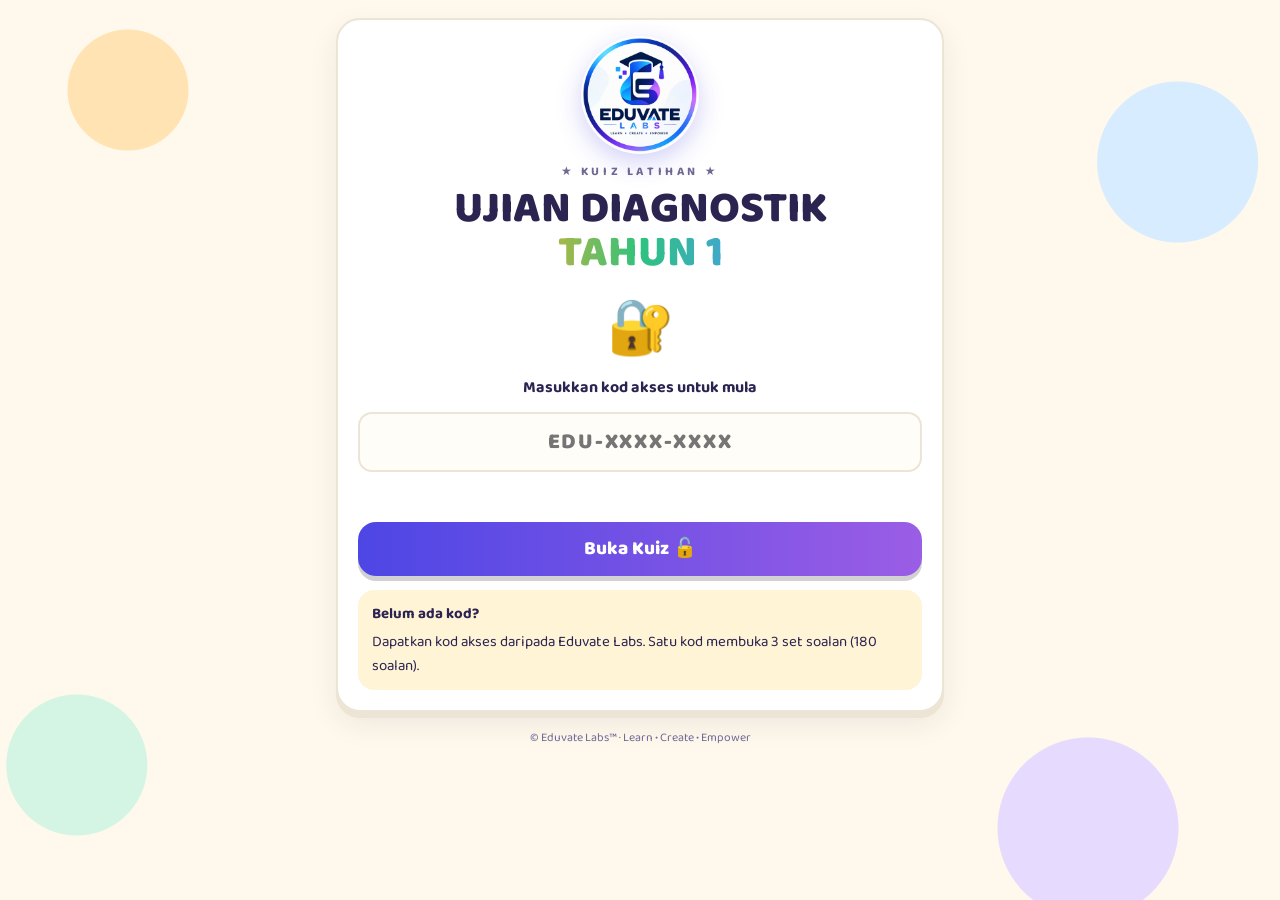
==== index.html @ 3f87dcb2 "Ujian Diagnostik Tahun 1: 3 set, soalan disulitkan dengan kod akses Co-Authored-By: Claude Opus 5.5 " ====
<!DOCTYPE html>
<html lang="ms">
<head>
<meta charset="UTF-8">
<meta name="viewport" content="width=device-width, initial-scale=1">
<title>Ujian Diagnostik Tahun 1 – Kuiz Interaktif</title>
<link rel="preconnect" href="https://fonts.googleapis.com">
<link href="https://fonts.googleapis.com/css2?family=Baloo+2:wght@500;600;700;800&family=Noto+Naskh+Arabic:wght@600;700&display=swap" rel="stylesheet">
<style>
:root{
  --ink:#2b2350; --muted:#6f6894; --bg:#fff8ec; --card:#ffffff;
  --bm:#ff6b6b; --bi:#4d96ff; --mt:#ffb020; --sn:#2ec27e; --jw:#9b5de5;
  --ok:#22b573; --bad:#ff5a5f; --line:#ece4d4;
  --accent:#ff6b6b;
}
*{box-sizing:border-box;margin:0;padding:0;-webkit-tap-highlight-color:transparent}
html,body{min-height:100%}
body{font-family:'Baloo 2',system-ui,sans-serif;color:var(--ink);background:var(--bg);
  background-image:radial-gradient(circle at 10% 10%,#ffe3b3 0 60px,transparent 61px),
  radial-gradient(circle at 92% 18%,#d7ecff 0 80px,transparent 81px),
  radial-gradient(circle at 85% 92%,#e6dbff 0 90px,transparent 91px),
  radial-gradient(circle at 6% 85%,#d4f5e4 0 70px,transparent 71px);
  background-attachment:fixed;}
.wrap{max-width:640px;margin:0 auto;padding:18px 16px 40px}
.screen{display:none;animation:pop .35s ease}
.screen.on{display:block}
@keyframes pop{from{opacity:0;transform:translateY(10px)}to{opacity:1;transform:none}}
.card{background:var(--card);border-radius:24px;padding:20px;box-shadow:0 6px 0 var(--line),0 12px 30px rgba(43,35,80,.08);border:2px solid var(--line)}
.jawi{font-family:'Noto Naskh Arabic','Amiri','Traditional Arabic',serif}

/* COVER */
.brand{text-align:center;letter-spacing:.3em;font-weight:700;font-size:12px;color:var(--muted);margin-bottom:6px}
.title{text-align:center;font-weight:800;line-height:1;font-size:clamp(30px,8vw,44px)}
.title span{display:block}
.title .t1{color:var(--ink)}
.title .t2{background:linear-gradient(90deg,var(--bm),var(--mt),var(--sn),var(--bi),var(--jw));-webkit-background-clip:text;background-clip:text;color:transparent}
.badges{display:flex;justify-content:center;gap:8px;margin:12px 0 16px;flex-wrap:wrap}
.badge{background:var(--ink);color:#fff;border-radius:99px;padding:4px 14px;font-weight:700;font-size:14px}
.badge.alt{background:#fff;color:var(--ink);border:2px solid var(--ink)}
label.fld{display:block;margin-bottom:10px}
label.fld span{font-weight:700;font-size:13px;color:var(--muted);display:block;margin:0 0 4px 6px}
input[type=text]{width:100%;font:inherit;font-size:18px;padding:10px 14px;border:2px solid var(--line);border-radius:14px;outline:none;color:var(--ink);background:#fffdf8}
input[type=text]:focus{border-color:var(--bi)}
.grid2{display:grid;grid-template-columns:1.2fr 1fr;gap:12px;margin-top:6px}
@media(max-width:520px){.grid2{grid-template-columns:1fr}}
table.mk{width:100%;border-collapse:separate;border-spacing:0 6px}
table.mk td{padding:6px 10px;font-weight:600}
table.mk td:last-child{text-align:right;font-weight:800}
table.mk tr.sec td{background:#faf6ee}
table.mk tr.sec td:first-child{border-radius:12px 0 0 12px;border-left:6px solid var(--c)}
table.mk tr.sec td:last-child{border-radius:0 12px 12px 0}
table.mk tr.tot td{font-weight:800;font-size:18px;border-top:2px dashed var(--line)}
.arahan{background:#fff4d6;border-radius:16px;padding:12px 14px;font-size:15px}
.arahan b{display:block;margin-bottom:4px}
.arahan li{margin-left:18px}
.btn{display:inline-flex;align-items:center;justify-content:center;gap:8px;font:inherit;font-weight:800;font-size:19px;border:none;border-radius:18px;padding:12px 22px;cursor:pointer;color:#fff;background:var(--accent);box-shadow:0 5px 0 rgba(0,0,0,.18);transition:transform .08s}
.btn:active{transform:translateY(3px);box-shadow:0 2px 0 rgba(0,0,0,.18)}
.btn.full{width:100%}
.btn.ghost{background:#fff;color:var(--ink);border:2px solid var(--line);box-shadow:0 4px 0 var(--line)}
.btn:disabled{opacity:.45;cursor:default}
.mt{margin-top:14px}
.logo{display:block;width:118px;height:118px;margin:-4px auto 8px;border-radius:50%;box-shadow:0 8px 24px rgba(77,70,229,.25);background:#fff}
.logo.sm{width:64px;height:64px;margin:0 auto 6px;box-shadow:0 4px 12px rgba(77,70,229,.2)}
.tm{text-align:center;font-size:11px;font-weight:700;letter-spacing:.12em;color:var(--muted);margin-top:4px}
.sets{display:flex;gap:8px;justify-content:center;margin:0 0 16px}
.sets button{font:inherit;font-weight:800;font-size:17px;padding:8px 18px;border-radius:14px;border:3px solid var(--ink);background:#fff;color:var(--ink);cursor:pointer;box-shadow:0 4px 0 var(--ink)}
.sets button.on{background:var(--ink);color:#fff}
.sets button:active{transform:translateY(3px);box-shadow:0 1px 0 var(--ink)}

/* QUIZ */
.topbar{display:flex;align-items:center;gap:10px;margin-bottom:12px}
.chip{border-radius:99px;padding:5px 14px;font-weight:800;color:#fff;font-size:15px;white-space:nowrap}
.timer{margin-left:auto;font-weight:800;background:#fff;border:2px solid var(--line);border-radius:99px;padding:4px 12px;font-variant-numeric:tabular-nums}
.timer.low{color:var(--bad);border-color:var(--bad)}
.secbar{display:flex;gap:6px;margin-bottom:12px}
.secbar div{flex:1;height:10px;border-radius:99px;background:#eee4d2;overflow:hidden;position:relative}
.secbar div i{position:absolute;inset:0;width:0;border-radius:99px;transition:width .3s}
.part{font-weight:700;color:var(--muted);font-size:14px}
.prompt{font-size:21px;font-weight:800;line-height:1.25;margin:2px 0 10px;display:flex;gap:10px;align-items:flex-start}
.say{flex:none;border:none;background:#f1ecff;border-radius:12px;width:40px;height:40px;font-size:20px;cursor:pointer}
.stage{min-height:150px;display:flex;flex-direction:column;align-items:center;justify-content:center;gap:12px;padding:12px;border-radius:20px;background:#fbf8f2;margin-bottom:14px;text-align:center}
.pic{font-size:78px;line-height:1.1}
.pics{font-size:38px;line-height:1.3;max-width:330px;word-break:break-all}
.tiles{display:flex;gap:6px;flex-wrap:wrap;justify-content:center}
.tile{min-width:44px;height:52px;padding:0 8px;border-radius:12px;border:3px solid var(--ink);display:flex;align-items:center;justify-content:center;font-size:28px;font-weight:800;background:#fff}
.tile.blank{border-style:dashed;color:var(--c);background:#fff}
.tile.jw{font-family:'Noto Naskh Arabic',serif;font-size:32px;border-radius:50%;width:58px;height:58px;padding:0}
.plus{font-size:28px;font-weight:800;color:var(--muted)}
.sentence{font-size:24px;font-weight:700}
.sentence .gap{display:inline-block;min-width:80px;border-bottom:3px dashed var(--c);color:var(--c)}
.opts{display:grid;grid-template-columns:repeat(auto-fit,minmax(120px,1fr));gap:10px}
.opt{font:inherit;font-size:24px;font-weight:800;padding:14px 10px;border-radius:18px;border:3px solid var(--line);background:#fff;color:var(--ink);cursor:pointer;box-shadow:0 5px 0 var(--line);transition:transform .08s}
.opt:active{transform:translateY(3px)}
.opt.jwo{font-family:'Noto Naskh Arabic',serif;font-size:38px;padding:6px}
.opt.sel{border-color:var(--c)}
.opt.ok{background:#e3f9ee;border-color:var(--ok);box-shadow:0 5px 0 #9fe2c2}
.opt.bad{background:#ffe8e8;border-color:var(--bad);box-shadow:0 5px 0 #ffb3b5;animation:shake .35s}
@keyframes shake{25%{transform:translateX(-6px)}75%{transform:translateX(6px)}}
.fb{min-height:34px;text-align:center;font-weight:800;font-size:19px;margin:12px 0 4px}
.fb.ok{color:var(--ok)} .fb.bad{color:var(--bad)}
.navrow{display:flex;gap:10px}
.navrow .btn{flex:1}

/* SECTION INTRO */
.intro{text-align:center;padding:30px 20px}
.intro .big{font-size:72px}
.intro h2{font-size:34px;line-height:1.1;margin:6px 0}
.intro p{color:var(--muted);font-weight:600}

/* RESULT */
.score-ring{width:170px;height:170px;margin:4px auto 6px;position:relative}
.score-ring svg{transform:rotate(-90deg)}
.score-ring .num{position:absolute;inset:0;display:flex;flex-direction:column;align-items:center;justify-content:center;font-weight:800;font-size:44px;line-height:1}
.score-ring .num small{font-size:16px;color:var(--muted)}
.stars{text-align:center;font-size:34px;letter-spacing:4px}
.level{text-align:center;font-weight:800;font-size:22px;margin:2px 0 4px}
.lvnote{text-align:center;color:var(--muted);font-weight:600;font-size:14px;margin-bottom:12px}
.rrow{display:grid;grid-template-columns:148px 1fr 54px;gap:10px;align-items:center;margin:9px 0;font-weight:700}
.rbar{height:16px;border-radius:99px;background:#efe7d8;overflow:hidden}
.rbar i{display:block;height:100%;border-radius:99px;width:0;transition:width 1s ease}
.rrow b{text-align:right}
.review h3{font-size:20px;margin-bottom:8px}
.rv{display:flex;gap:10px;align-items:center;padding:10px;border-radius:14px;background:#fff6f6;margin-bottom:8px;font-weight:600}
.rv .e{font-size:30px;flex:none;width:44px;text-align:center}
.rv small{color:var(--muted);display:block}
.rv .ans{color:var(--ok);font-weight:800}
.rv .yours{color:var(--bad);font-weight:800}
.confetti{position:fixed;inset:0;pointer-events:none;overflow:hidden;z-index:9}
.confetti i{position:absolute;top:-20px;width:10px;height:14px;border-radius:3px;animation:fall linear forwards}
@keyframes fall{to{transform:translateY(110vh) rotate(720deg)}}
.foot{text-align:center;color:var(--muted);font-size:12px;margin-top:16px}
.modal{position:fixed;inset:0;background:rgba(43,35,80,.45);display:none;align-items:center;justify-content:center;padding:20px;z-index:10}
.modal.on{display:flex}
.modal .card{max-width:380px;text-align:center}
</style>
</head>
<body>
<div class="wrap">

  <!-- COVER -->
  <!-- LOCK -->
  <section id="lock" class="screen on">
    <div class="card" style="text-align:center">
      <img class="logo" src="logo.png" alt="Eduvate Labs">
      <div class="brand">★ KUIZ LATIHAN ★</div>
      <h1 class="title"><span class="t1">UJIAN DIAGNOSTIK</span><span class="t2">TAHUN 1</span></h1>
      <div style="font-size:54px;margin:12px 0 2px">🔐</div>
      <p style="font-weight:700;margin-bottom:12px">Masukkan kod akses untuk mula</p>
      <form id="lockForm">
        <input id="code" type="text" placeholder="EDU-XXXX-XXXX" autocomplete="off" autocapitalize="characters" spellcheck="false" style="text-align:center;font-size:22px;font-weight:800;letter-spacing:.08em;text-transform:uppercase">
        <div class="fb" id="lockMsg"></div>
        <button class="btn full" id="lockBtn" type="submit" style="background:linear-gradient(90deg,#4d46e5,#9b5de5)">Buka Kuiz 🔓</button>
      </form>
      <div class="arahan mt" style="text-align:left">
        <b>Belum ada kod?</b>
        Dapatkan kod akses daripada Eduvate Labs. Satu kod membuka 3 set soalan (180 soalan).
      </div>
    </div>
    <p class="foot">© Eduvate Labs™ · Learn • Create • Empower</p>
  </section>

  <section id="cover" class="screen">
    <div class="card">
      <img class="logo" src="logo.png" alt="Eduvate Labs">
      <div class="brand">★ KUIZ LATIHAN ★</div>
      <h1 class="title"><span class="t1">UJIAN DIAGNOSTIK</span><span class="t2">TAHUN 1</span></h1>
      <div class="badges"><span class="badge">MASA: 1 JAM 30 MINIT</span><span class="badge alt">100 MARKAH</span></div>
      <div class="part" style="text-align:center;margin-bottom:6px">PILIH SET SOALAN</div>
      <div class="sets" id="setPick"><button data-s="1" class="on">SET 1</button><button data-s="2">SET 2</button><button data-s="3">SET 3</button></div>
      <label class="fld"><span>NAMA</span><input id="nama" type="text" placeholder="Tulis nama murid" autocomplete="off"></label>
      <label class="fld"><span>NAMA SEKOLAH</span><input id="sekolah" type="text" placeholder="Tulis nama sekolah" autocomplete="off"></label>
      <div class="grid2">
        <table class="mk" id="mkTable"></table>
        <div class="arahan">
          <b>ARAHAN:</b>
          <ul>
            <li>Kertas ini mengandungi 5 bahagian: Bahasa Melayu, Bahasa Inggeris, Matematik, Sains dan Jawi.</li>
            <li>Jawab SEMUA soalan.</li>
            <li>Tekan 🔊 untuk dengar soalan.</li>
          </ul>
        </div>
      </div>
      <button class="btn full mt" id="startBtn" style="background:linear-gradient(90deg,#ff6b6b,#ff9f43)">Mula Ujian 🚀</button>
    </div>
    <p class="foot">© Eduvate Labs™ · Learn • Create • Empower · <a href="#" id="logoutLink" style="color:inherit">Tukar kod</a><br>Bahan latihan tidak rasmi. Format sebenar ujian berbeza mengikut sekolah.</p>
  </section>

  <!-- SECTION INTRO -->
  <section id="intro" class="screen">
    <div class="card intro">
      <div class="big" id="inEmoji"></div>
      <h2 id="inTitle"></h2>
      <p id="inSub"></p>
      <button class="btn mt" id="inGo">Mula Bahagian Ini ▶</button>
    </div>
  </section>

  <!-- QUIZ -->
  <section id="quiz" class="screen">
    <div class="topbar">
      <span class="chip" id="qChip"></span>
      <span class="timer" id="timer">90:00</span>
    </div>
    <div class="secbar" id="secbar"></div>
    <div class="card">
      <div class="part" id="qPart"></div>
      <div class="prompt"><button class="say" id="sayBtn" aria-label="Dengar soalan">🔊</button><span id="qText"></span></div>
      <div class="stage" id="stage"></div>
      <div class="opts" id="opts"></div>
      <div class="fb" id="fb"></div>
      <div class="navrow"><button class="btn" id="nextBtn" disabled>Seterusnya ➜</button></div>
    </div>
  </section>

  <!-- RESULT -->
  <section id="result" class="screen">
    <div class="card">
      <img class="logo sm" src="logo.png" alt="Eduvate Labs">
      <div class="brand" id="rBrand">KEPUTUSAN UJIAN DIAGNOSTIK TAHUN 1</div>
      <h2 style="text-align:center;font-size:26px;line-height:1.1" id="rName"></h2>
      <p style="text-align:center;color:var(--muted);font-weight:600" id="rSchool"></p>
      <div class="score-ring">
        <svg width="170" height="170" viewBox="0 0 170 170"><circle cx="85" cy="85" r="72" fill="none" stroke="#efe7d8" stroke-width="16"/><circle id="ring" cx="85" cy="85" r="72" fill="none" stroke="url(#gr)" stroke-width="16" stroke-linecap="round" stroke-dasharray="452.4" stroke-dashoffset="452.4" style="transition:stroke-dashoffset 1.2s ease"/><defs><linearGradient id="gr"><stop offset="0" stop-color="#ff6b6b"/><stop offset=".5" stop-color="#ffb020"/><stop offset="1" stop-color="#2ec27e"/></linearGradient></defs></svg>
        <div class="num"><span id="rTotal">0</span><small>/ 100</small></div>
      </div>
      <div class="stars" id="rStars"></div>
      <div class="level" id="rLevel"></div>
      <div class="lvnote">Panduan kasar sahaja, bukan tahap rasmi KPM.</div>
      <div id="rRows"></div>
      <div class="navrow mt" style="font-size:16px"><button class="btn ghost" id="reviewBtn" style="font-size:16px">Semak Jawapan 🔍</button><button class="btn" id="againBtn" style="background:var(--bi);font-size:16px">Cuba Lagi 🔄</button></div>
    </div>
    <div class="card mt review" id="reviewBox" style="display:none"></div>
  </section>
</div>

<div class="modal" id="timeUp"><div class="card"><div style="font-size:60px">⏰</div><h2>Masa Tamat!</h2><p style="color:var(--muted);font-weight:600;margin:6px 0 14px">Jom lihat keputusan.</p><button class="btn full" id="tuBtn">Lihat Keputusan</button></div></div>
<div class="confetti" id="confetti"></div>

<script>
/* ---------- DATA ---------- */
const META = [
 {id:'bm', name:'Bahasa Melayu', color:'var(--bm)', hex:'#ff6b6b', emoji:'📚', total:30, lang:'ms-MY'},
 {id:'bi', name:'Bahasa Inggeris', color:'var(--bi)', hex:'#4d96ff', emoji:'🔤', total:20, lang:'en-GB'},
 {id:'mt', name:'Matematik', color:'var(--mt)', hex:'#ffb020', emoji:'🔢', total:15, lang:'ms-MY'},
 {id:'sn', name:'Sains', color:'var(--sn)', hex:'#2ec27e', emoji:'🔬', total:20, lang:'ms-MY'},
 {id:'jw', name:'Jawi', color:'var(--jw)', hex:'#9b5de5', emoji:'✒️', total:15, lang:'ms-MY'}
];
let SET_PARTS=null;
const VAULT={"v":1,"iter":150000,"salt":"uYKXPGapOHMmsNJBjAbecg==","keys":{"a73ac23f6433fc60":{"iv":"+gYVJQ1kOo6eGqv1","ct":"g/wklGdv3LpPdUcikG0pgCiQhrBY+KmrF6xLak9opHl75It4BuGV5I652HgpGbYe"},"24aaba4ed4f0185e":{"iv":"ENHMx/Okm5uWRKtS","ct":"PBUXnTeAB5FEaWlU8b4+ArcHmiAulk1Vn2KLXYtZDZ6xRa1oApSFi9HRFe2KlqPj"},"fc3b683b95a9b708":{"iv":"4HJmbjFVfPHKL1Gc","ct":"/JMBOTCjfbZ2K6yg3hHJmDLsJ+qr94hbh3Iv63MnsiWh128qs0wUbLWle4U0inX7"},"e0f9fb7f20262996":{"iv":"ESlc+b9UDwA0KdRg","ct":"ma5ydJrxbWhqb+NFoQrmO7ZP4pLj8jeGvWGuYU9JT4wzniAmuB/8ISIP+EQrhoDb"},"47a07789da8963f4":{"iv":"86+Wx4opH3JuNUl6","ct":"0+KzOyM1iHreg8ifFLMmkPfQqZNDgBov3r8zYCB0PIMoXqWoNU1gA52d/A2PnlIe"},"7fe3a268f05e241a":{"iv":"cgKwS31eoa1qXg9Q","ct":"2H3BFfcuYgIjjPdjhz+CZzk46wD6qV1lN2UxEsnGJlehA8ae/k3T/6VpZDpwsmiB"},"8f818af34785327e":{"iv":"KoqD6vyoxeosie+o","ct":"0j94tf8qbzpoWIyOY5jVyKpwx8kmpGvgszAUj9TqIDPWyie1UU/p9MgSQ6ND4CZx"},"e314ca981b6e5f85":{"iv":"/f5RK4ygQ/MmN1ty","ct":"impxtwfGe+vwOBQ8MK4/ssxSPQQMeBOPwGJXXz1NnkAqV3U/vEiAslG9sja5Uq+t"},"0f405f7ecc357dd1":{"iv":"mKDrvDJYZ435hr3N","ct":"Gex9GD13x8Up+NWix4Q6nAR3A5jRR/+6NkmRlXBHp71x+l1EtJG8J6dF6+TFJnzM"},"0fbf7e463afe5962":{"iv":"FQQDTEDlE68ehJMM","ct":"YakT6w9Nc0gHoirqq9as5bjn/8pEjOONgM7SdaTyjLcPTS2q6SoYjr1hrpqF9JtA"},"13fe2492cd810193":{"iv":"6t/Cohaxlj4zjDFm","ct":"vcW/SYbW7eclhSzD7Hqds0AcsRfZu/XEt4MSJxBA9p0SE7Z3MoLwvHz+UE+YWxYV"},"14098c5f7def253b":{"iv":"6heQRxM7Iil5qTV7","ct":"bgAPRK3RJ6f5PIDEY2hqxqxuLJE6SvbWMMFgegomiI3F4ur8ym9Yjs3xdQZmBfhl"},"917bfa48a60b01af":{"iv":"6yYf+am+wGoyuB2c","ct":"SiRKr0ugagFnQmifopbmlFoz9cn+FuUDjzEWwmDkauqGecFxWd3DJqyYaSY7Z9wX"},"8ec141ded4404ce2":{"iv":"bnxPwPUXByx3khkW","ct":"fjSQt4balqTuB3GRWP+i518VmRRHbsKGgbeJH5Mk22P353tiLcOQ41e7KZAMw9P5"},"304a2a01b3c0ad92":{"iv":"k0rllpxJjebRjSxU","ct":"onl9NhBl+xZ5aVL/QMWOyXwLxsHnt9xfayE6s9ss7ctTU1G74MkzzdtcPjIvgx+Q"},"a9137e7fe8111340":{"iv":"j9y4toyH81PfJphl","ct":"dDpnCzUpT9R3z9DODwrFQ1Htd4Ljk23IQrITCDvUd4dMmY8Rc+IiYbFzwU80mnhO"},"0bb79353bbc3a28a":{"iv":"B7xLciNOk8QTLaVc","ct":"ePKe1DTod3g8pmaU5mKkdLPv5i2/jVSPybyxtkILmLVLGLNV132CCSeSUk8NEsmZ"},"9323edba8dda0713":{"iv":"KWhRmisrramx9EXU","ct":"opR8bsCD4ghE4DXBoqr4urct/qLzNAVHu90TCnoKLh9pOrlq5EEoUwu0DtsYyXyG"},"759a681b62faf5ab":{"iv":"sFAHsOxpVtEmUeBp","ct":"EDMVm/Y92AFVi4qZMoxMQ8X3yIWlF+wKCFXSNa22XThw3pfBkn1gPPStjvPSXlx3"},"eb175675cce7ec48":{"iv":"CYQ2GE/qUuNk8BvV","ct":"BaSjYzkSPtrNPBUnqGt9VQEHKDp3ADuvEWg1xkDgkbNO+jcO/qiTSwgR+MEXAuUm"},"8471fa3b33680db4":{"iv":"Yb9W6wl5Rxy7DNaJ","ct":"EjSkgoGDbU+n9ihfWXEK0gCBH2M4Q+Kr7GxsuImcXw/vXss7UTj3xus1FIz11vYX"},"7d5e588fb2ae910d":{"iv":"Na0sd+d6ONePtYve","ct":"VotDg3QBL+KxdRRl59AKL9nIbCLq98n7ZmvAph3yeR/H1vQFX4R80JZiYdu3ODEu"},"c9216e8a1ede2a6b":{"iv":"jS8I3dqWFwNTrCPE","ct":"mT4liIQgM1kKKkL32niqxjVI+Sd+IK331FPAGGyiAEuvhyJWVR2/NhYEQ3s3balm"},"80300b259fa91a8b":{"iv":"g0PA2XDY8esSrVyc","ct":"z6eM+0uGAqH42wenkJigp3BtZtOUEUXbaSVSgAbnUSkxrVeHO9SPGGiZVz+4VTVn"},"0d4f9dfad97eb7cc":{"iv":"FKj3b9+Z6F9kjpfq","ct":"lgFc0fleH9y0qw3HycUeT/4TTXgTXUt4n2YK4OD9/Km1GiTwXVcsTCDw4us04n6m"},"5f88ffc08fa9a276":{"iv":"SGHZR3euopXvEnm/","ct":"jpl1NWrYBVmvedzyWhBlcduIadD5hJVLaW0f5/SGsoMHwXkgVyJxwMkDnxsyOGB6"},"e2e134ded5bdd0eb":{"iv":"NdiL1A1ltiJky13m","ct":"Ond+61+cX13AxEiaCPoI+yImcL1f+25aUEfzqP/f2kLMs91LmTXVQc2Q1U1FENfX"},"32d7455c55533e9b":{"iv":"O1VETQX71Kv2Z1kF","ct":"rSLL01HCCbnxLE99V708NkN5SsCEMjRrydselNs2b0lcXyKU68OIsmllpHhEP8ym"},"681d7adac9a1b6d7":{"iv":"97cWrgjiCnMC8dha","ct":"mzSrzNvAa4wFuXM28FFDAAEbedNik4CjnBwowRIdQfiQj0Tz4r+YjlMcXQeLcmvF"},"ea327c2549f28f0a":{"iv":"kH0XtPsGnwudfQzW","ct":"PzsLtOUuQTPYYG+2S1Y5gw7St3CKUKoEAzO9OYMoPFedrZKBhxFc091zPCYFbuvU"},"7b7c694568dd1f91":{"iv":"rYupGolCN/z5nJPs","ct":"qnVv2yEdopf9H0Zv4989J3n9k4SiAW9z8zl/X8wXeAdziVaVM2ccZ+6MhGb4C2Mq"},"23906676fb0327c0":{"iv":"cLNwEmHihmFWhedl","ct":"dr+1qBaSIM1BzMfCEor7r/NH1bDAGTU+r9SiHKaV2txAQzjursPS/Zs74Saod+1H"},"83ca25c6c200ea3e":{"iv":"scRpPDcckeDSDEdF","ct":"iZNwLSQoTxgYAUYRw3cT/ZkviMngN60qmz2jiSXmGdLgF22smjy9CIiDP9ekQff2"},"8bd789d2bb0074f2":{"iv":"Spoyw6tKYiGfVIX1","ct":"hzICOCDCX+BwMhBF0ZxNzjVPSaMeULfzyltDvYSnTuuXJpQsQVU+sgx6ohbjJCFX"},"7cc44f6d3ae78900":{"iv":"Tc58XlNH0r5wx5hV","ct":"57m4CkmkcQoVSQeimUhGI7byFxX6EyCB+32Tq1PJhr2U54kPZL6TF0RZ4TqCxtIk"},"8c0eb4682216071a":{"iv":"LbY9n1PW6184/weq","ct":"usEKYzoiQoUrzHdJSzLrT1Ya/i7Bzh7aonMVO1LBNMQlnnfHYun5lS8vvZAHOkb0"},"ed43d63baa12d0bd":{"iv":"nGxlevBMQ69l79sP","ct":"vyJ3e63PlnqnB80jr7TdsNooOyB3W6QeN90vNMW+8d/5mU8VdKFjHa3HfVXEOycm"},"868af75db8c9591f":{"iv":"/tBZQVcF3s9HQKqh","ct":"/e7kyMQSskpUY+BmslvmkD84bvM/fu38kxYWPXzxy/40N1DXsqHkZ+ANrF8hanol"},"f654323e8862f878":{"iv":"Z/MApSuv7DHYEBWI","ct":"u9T23PwPum/Ax2Fl9Srwg2mVSMovLkyEFkQRAuKWsORUR894Hec7RwPVL9+zF2lA"},"ec6ad87a0ec0e7b4":{"iv":"fbRupgwKzsqudeDX","ct":"lNlTGpsEYCO/hJPj72jl2DMHrs8APAMEoTOlwEWng1Z8PapJ3HoDGp0ctIPhv6i7"},"a41fcfa4d482a261":{"iv":"/QrOMiejeafba/cj","ct":"NnqUaqzVIrJLtAleatJeo5wIu75l9tbhbm87GdUULv0UgpJOWVhyAfF+5T0MEZgv"},"08bc5b7329c15649":{"iv":"W71chdXFpwFog0Eb","ct":"I0ReZGjX3bbHzB6arhcqHxYxOmfExrsR4L8Q65Yjt1Ia2JB4kztaFfjrlkA+wNg4"},"6caf52cb55c04919":{"iv":"txUgkmDFWmQEJRFv","ct":"On/NJz0H6b1RcDE/vgyLvofS4sD2LTLzmIzo+/+fz3nthrR33ZozdvT8EEBd2K0q"},"c93d98e627f8fc7c":{"iv":"JuWa37lGIW/66K90","ct":"uFxfwEhO57JJwOSHHz0nAboCgUE23Zxw09p51L83U4wudbs157nHTwOR0walOxyy"},"542541e0ecf2a4a2":{"iv":"xSPrZgqOzbHg6ZUf","ct":"QzgvFn3yxjR9WO3Mvxcz6T0b4H21EN4+4XMYajJSGjBcU/Y5su2V5MqUimUws5bm"},"1100dd1dc96fb37c":{"iv":"wrQ2ITEB/tbOBZDk","ct":"3HsIgSbQ3thrkbcfOMvCNv9EEsAIykuLlobvApd5cWeUqsCJKsFZeuE/0VYDxk/u"},"840145bb87ed3631":{"iv":"8d7sC5c1gCN8suzK","ct":"BS7H8hcvQe+udVDQMLkVQ7mJ/ev5gxhAETsBzV52x779DQC/y2JnkqNRBhVE53di"},"e78937d1321c125f":{"iv":"7bifrDvl19i6e8tp","ct":"Y4ymTfUjTSaZmHIhCERzTHcAmMhhsk0e/inO28QGlCOX4DxQ/q31LuqZ/X8Ljy64"},"53d5127159cf2aa4":{"iv":"5/Ff2WmApP8o5gFc","ct":"F9fQiNo2I9ccLBub20kEx28ogbAgZmKVy+dGc1pJhTkGZMYVUWX3UHuS7mN0LtsJ"},"1162241204fe7570":{"iv":"bsZWteBABc+FqUsR","ct":"rZsodALAtAb1cbuta6wJLYE4OWbvnj5U/2NFblb5cVyoGuTYdIwSm4oeGc4qJJg8"},"78dd20a6a7f65340":{"iv":"VMGIz8mounDGE3pb","ct":"G0ZK3YmtVbM5wfODjx7/y9HQimCxnNzVLCvqItEvoa7frH1w0bjqv6YMZaFjYJPY"},"81668f884427b234":{"iv":"Y4+rgoSitWDP6UGH","ct":"xV+cOs/3oEKZSc3eTKqR7OWmcejjXEzmVDIH2KmH50uFR3F5zuapXCsyXXiHIoiR"},"bcee8f92f9887450":{"iv":"/GRVGCDgzGOWntrf","ct":"weahMEhrIjTM5XVdyXWB1xScLATcOG8avYkfRXv8FYgxU8Dc3PHg/bLoopRR23fo"},"e3545316a15015c6":{"iv":"0fJo7R5fY4A/4lTE","ct":"KXSl96mF/1Jk6b1RhUT8IZN0GspOYbV7hwq/J8UOX57ftz80BANWJwpbOjecFv87"},"393ce75b71b20a1a":{"iv":"TREZIzIWmWBD0yQX","ct":"6iH3fkauEXczSxH2kSIEfgPET32/IJ9KkF1f3r3ZQvNywgD3j2NdiunV5m/MoWZL"},"ad414ce2bc506f97":{"iv":"A7iUpnMla6ubvs5+","ct":"Q+p0b1jWorb6bPU83qZGB1Goo5qP5AM4gC6HL1NZlrvbb/MZzFHjfwlAxRf9vALb"},"239abc1ebc175a61":{"iv":"ois6z6U/HZ7qVjbo","ct":"1sBuxHoqIqg5hWMQEph8uQ3cYGaaPjTBIoPbkTDeqUG1WQD1aMNH9Ku4iK19fQHe"},"d80a668829d3543e":{"iv":"oAogmmY17Ipj6TbZ","ct":"WBm6uDsCOInbdASBXFRD74eQHhVSu75XGl0VOD+sivZLpTfJD/hM6JbPCrFMkt6o"},"4ae2014231473aad":{"iv":"3+VxC023bj9Kkf9M","ct":"oW/tUg47lwGPYx7OA3gDzwEiRrOCvRwklgkOAscN/aXALNInb92YiiXacUTeKwat"},"10e69e9b57a8cb22":{"iv":"q/kh6gxzT6U5A64E","ct":"MQo8P9beDSmZqxAG5sHmsl3s2nfuFXOOgH/x0jmnlH/IBrpsALxF/wYjt6XK1r4Z"},"3cf979372154a028":{"iv":"+3jhIWdvA1QeYTWF","ct":"pVwo+mRxJ8iKKBAcMrECt6bYTAfuZExNlQx001TtQ3ci22ag/y/b+Fqu6W3bxucK"},"0595cc1295ed7678":{"iv":"xyh5zvYdaPGh0qZD","ct":"MWxroFSmDmrhkTdG5Abg37gDVNuDUvmbjgDcvulfk3vm1uGo4KgvBEXJoOGejDJ9"},"e04d69bc649ba439":{"iv":"uCdhxvYdlNE1I1mE","ct":"DOumSyskGgmIGhBl2M4aQ0oWKrW8lW5lfGreHqlmYhf5l6/y1VqLg/CwKfbv6zmS"},"1c3d6f2deffacf6f":{"iv":"VaEGV1yLBsGjayB1","ct":"8BkXRsyQEkp1bFxMSLJz0XIo/y7q3qad7fsegFsbkP2KncbANWgmzOwZv8t9Hmka"},"bac7b26bfbeb1520":{"iv":"SziQTY/RyS7YcwL/","ct":"tV8hBsVUs4IYIm1u2wB9nSns/GUiNG1v5NGds1ASl+iWLezroGret+kbANnTkSss"},"cb67664c2dfae952":{"iv":"+M9RuzWUscqsWxas","ct":"gclvs4VMFm+PoW3SEiDiYn9kCfrOsc/pUy8w/LyknqEj7dY1QOrHkGfacwMv8WRo"},"ea097cb093433dc9":{"iv":"fBTbBwtkMvBs29Wd","ct":"T2Rq0/V51jKWD/KqrJHqIYm8KLfo6lmDtthNq0ghiglJiq01ZpBsOYnvOYKM9Ln7"},"88cbe0473a4c82da":{"iv":"6tgdNQ/YuKu80T0w","ct":"5CnSV1uJDxH52hMj8jTJPH8AY/riXXR8NZj1ro29JvAwatQ1JOaGqSj34Q3jc38K"},"392c8443f19d1ae6":{"iv":"8Nij9XZ+XT3WVbg7","ct":"3Glj3dMlSth1VKPUC861d2YX96h3tziipKX80i44ZJnc10Ke8X1ZjucoFjkX8fD/"},"e34ae4b63bcfbe2a":{"iv":"v/pSj4d9TDIl71te","ct":"MHUTCOOcmejuMDgZBotIJvTcPWtL8sANcS6ij8h3ry4hmBEqQ3LY5cAYDkEP28sL"},"e818d984c9fcc43a":{"iv":"WeM+0A2Xfzo/XFca","ct":"6RGIH5It8djUsXI+llKQBR8Es6NXxa2RC5ijSYBZ8pf94ekBoP+KCeuGt8Wy4PgY"},"167173954842efc8":{"iv":"e6LPRyTI6ENvKK4h","ct":"00pOQJdoI9Z49DmhiUFD3jkzbzz7XeDbPmx3UzljtxxFj4AiAS1r2ad6uoWHVMMc"},"e8606095943a2c6f":{"iv":"vczHCz9DOu7HqM43","ct":"NfCCWgsmvXmAGUWhf2SJ/EzlqquoW4lNStZ9KbGH6sXthx8pZKWRaEs2cNCbX9/d"},"0450c8f224525242":{"iv":"VtKbxBan+GsBsWTd","ct":"2lCkXxdYED2fLce0sopW3IItdQ54LeFqG00yJkpm/PRVvF/FoYR4I4iXQZSkA8P7"},"ff2c0c317cfde5ce":{"iv":"lTB6bhXXSm26E7eb","ct":"hrsMqIqKTpc2cwPncXaHiy2cOiYsikdKJDUayGXON8oMIK0qOPuM2w9SVZdw/b7R"},"09b00449099c9b69":{"iv":"NjLQDpwYFydQA2Rb","ct":"E8bj9DkDMSWioYWjgHQj/QpyN4L7IQnw7+sulx8Tj8pfBQJsc4HenICcLhd30bUP"},"71e6f7bed90f5ccf":{"iv":"bl9NtCuC5E3pUznZ","ct":"60942U6qRlnaA+iRC5ywgc3m4DpmwKu7XbR6lS39VOWrGL1g4aCcqG0t6Ekonrx3"},"0e74e30345f6388a":{"iv":"Rl3N/z5vc7xetJp9","ct":"krLvRylnOgxIQW8Oet9+WCNJTAHADNw9sz7P9Zz8feQ1Z2S8+67cvcy3BPtz6iCS"},"7ab2ede569157b8b":{"iv":"71KA+8qLO8hu1Q6Q","ct":"uuu98flprckLbJRMFH2gUX+ZT1Ub93j34IiGsTH070Q6fNkD7ifEUViPpEH1JWGv"},"d224bb05791f6d11":{"iv":"3GPsITWJHo0AVWPX","ct":"rXTZfyNX1BMJPxZRY78hNRO9mobbPgluAWrQEK8YbWMg4gZKdUiROmpgVgR/h14F"},"2f65aaedfb3f4341":{"iv":"N+rVcBb9GBtU5rKB","ct":"jwe6IztVag9yDcBp2HblN4xFQFwFqXKJZP4duDBRvlyn3/6nVl+Rp2DgcsCc5aSA"},"a7f5985f2b8741c5":{"iv":"52ihwCEwh2Dcn0PY","ct":"WSsTLNuc4g+SHNtPE7xKJtJUW4jkl+AE4NL0/hzGmJBXV4hyLv7xq7BXW4Gue2jI"},"0ecf35ab9112118e":{"iv":"g2/+Nr8zC362q5m+","ct":"8U2dLl6Y0O/e1wyz22hgRdfsL7zoVaO1CdBL0a+BG0o8mxdUXaZJs2UG5gET7jmR"},"e7d012f200ef3a23":{"iv":"fJVcWHOMlgAA5WTf","ct":"ORHV49GAUwRnqxHmWqwR1YYekgsWucjS7AsuhMmIEieIULydkdBTfohz7RFM8wpU"},"0fce1ee46bd194cd":{"iv":"/8GxWFVcwXPcHl1g","ct":"sGC4XCJKjSJGQhGNiQrk7nZ3UhikUOcfq7uQa2R/bs8khogS5N2K32KIiNVT3pof"},"8346abee55742799":{"iv":"HJ532LsltbwVslJZ","ct":"Df0HbIt7cfZI+S0F/TSocmJ7fw/AbuyOidYiiKtYM0pxDKf64adtibpbscCuHTdW"},"9b257210793f44de":{"iv":"0vT1wZ8nsoadh+Wg","ct":"rTIZfY3eQeoDeTujsLV1hlu/GInRIZClDoE/PzcyC4ExZFasHF1l+mTLxhL6Xw9E"},"706a7d45c33ffff0":{"iv":"VnKu0Hd48bd3JXK4","ct":"eSNtF5u2YKnxQSTocOFvL3Aa9sotYXKWUEaIy8XOH46+ADyIlsTlNWWJljDXiDah"},"7d854a42182afd43":{"iv":"V2AYAM1WE+NfywEG","ct":"m2SgcMzwe1VJSY5vtXTY7JwVbszt7tCjOh4LYxrf5AAp2ifSi6MJ5dey+Kqog8HR"},"650b95e256c53098":{"iv":"mlYAdmoogRxjY+Lv","ct":"m4ItGMZmliHvjePsmx9wjuxhaUy2pkxOIZf8HKzECyQcjK1OcAWhQaRFI1iU5a0i"},"73784a3456165c0e":{"iv":"pXiQ8Vrl/gX8FeoI","ct":"KFSHlosklOxH5d8i+0vO/DWDQoo11gCVaxjj8ZW+Z18VQd7QYt2GcRYMzQf9zkG4"},"1eaa2528b23ff5b1":{"iv":"xsn7gtZrYzIOOBmA","ct":"N8ZE1LdU+ItXlIrUE8U/CrWWBq9JTWBfLLPgrnMp/qogldB1BeM0Xj5rrMmme6nE"},"095ac07e47b44d98":{"iv":"WU1KHuJ2FMhHVUuS","ct":"m73LDXKqEJGCT+8xvnNXL2pDOIf5H0Xlct17Cy2T/kH8n0uPcGdawPH8K+R7cTYF"},"fb336e3db3ed9934":{"iv":"+gHvv4J27B6G8fzf","ct":"CXpHIeyl+KpkYZumFBlz/YqfftauVuVLmjowshPxQqsOC3SVZH5uBjLPHXrANBqU"},"4dee8320f921903f":{"iv":"cZHxrqWIfbAz4vad","ct":"UU24mI6QEnvMNvEXDAl4X6GnJ6OIut3guWMyQdJ6jeKDAxb83bmQGutfuiRJZonk"},"7ad3c7f45a8dffe0":{"iv":"53lOX83O0qas0jzi","ct":"9HR8ztVnDP6m42vx5dZ1Jdwk6oQgqUCUztCM3WMD+t1arOGaDnEhiiCTgm1+XcNB"},"788bb7095dceb26f":{"iv":"Arn5wVIVdHcqHJdL","ct":"GLn79aGZfGdgIyLDuai6vdYYbCJrDhZ7OHInvFbJxEuCsDpUBYfIDoS0s6tw4WBS"},"824dab109cb99a74":{"iv":"kdROZIEKbq2cHzqF","ct":"b1IUROB9t1QfsC7L5XOdrXaQ9Uv2f4H97qWqd2mFRZg4jRqYJCy9WsxzCznFXqwQ"},"e53c46d1fb211eb0":{"iv":"MCWXLC5u59JnU5o2","ct":"zB32ImdzDfmrBb8/R+LOnfkRayL8wIY/xHIkiTuIVBRF+Wx3vcV9wBasIYA0TI6l"},"78d1986338196e9e":{"iv":"Cq7h+UETEzpfauxb","ct":"tZnkndKj4LiPR8LQtTH420r5w6UaYI1YxFiibBnCaJFk9rXGpU6JBy/q7PGa8TM0"}},"data":{"iv":"vJvVfYWugUsNVMik","ct":"[base64]/c+WfJ2uRdnlCXLJgE6DFe3sU2nuJctV4ZhBIzb2AzyzWHJlHkO6HCwrJtIUW01xmt+WuPOaUvrTU+AQ2YIrEIiZUDQN6APFmuR5p2nIryntuGOuOPM5PFYbmjpRS+f+ELlf27EXC4m4557+8jHsOkEzyXXaiYZiNk7w/du6z+x0AJEwuzNTAfTRjdk4lCq5BxULCjTSQeaEEu90Cxgp2g/[base64]/YCGH9u4NW6TJA01UPZWNrlGZRB4mv/[base64]/J8mpOn/8PqPr0mdOS+7JbW9Vp1mOaQqnOFxRDBYrG5m5Nd5q3AAD+NN3Oe7dwNC0/qCm5umDWmcYKV/jXrYqpei/w5MXiZEAFxHfyGeEujXSFyjRuxQ7gNNXWO/hwJ+lWlh31nzzkYsjMr4jDPnA1B+p7lGuCSrauWs5JqGQOCwNB3zutSBTBDeouZ/[base64]/U0QhlaxguD7mKHSTYz++OxM/dqWDkuslL1UQ5UclpnOypUT1tA2qJRJba6KCpPPWFXMzSSHSbKkgk8ohqoXxvH1+Mgi5uywa0IH+DSQ7gDoKeMiYUnnnMSUq0hsPN2njfxxNGiYN83dcsJbVt1pGI7BkoHQ0/+SwvpRpylYMactoyUeggX9CZYPB++GBNm7LtKSEjtxIi/v5t90rILixE/jWXHleKV89TtPljTX8vzDWlLHXcqVFr04zNFCLTtzPjiYa2eN1vghEghV2ONCruSQSq98eJnCe780BeEDOEMC/g7HPwJ9jiWV7I9hWH/I/3FUMy+7Fio4jF7DpdzZ/zik+GtDG53CWRt5psLCF8ZZxY7k16VvzA+UxqHi78oIdS6/D0WFxNdPIRwXvvWOGzG+NLS+PsJjDAEy+eANtZ8FRqiv5xVPW0Ch2C6jZs0tvceeIR0ffle1WR/auDdgS/FNZd0UOvC4OQaIzAOEjb4S6sUjLfcZVEN2vp3qKhRmC4PPAm6x9r4etEFVcZLqPVO8Q5QMj5qfw67NHeX5Z0MHX1yuA4wHReJia6Jn3juN6Aa5jyXVMZUQJ4mkUdAgfp9UrX6BEVmfmu1snY0eMumB96QNvZAhR0NaAr6hO8o4wYeA7zqWrk7unY1SGBPMDzY/WUqLv8N+Lcz0fVoX7w3oN6lgSJnnjL5ZJkFRfnyMUTC3v3SokLyrSEuTPGQ8vc5Ic+Jb5vx4+AyTrkLqZWNdnJwiO9hfMO5cAXKnQTPvZIjZZU3USqDOqzrrfj84oHFQsXRZNBimlYIBPc0tL6C9IY8LVSelELlKUuU7XOmiS3/K915Fqp2SMw4sOUrqEdMaJsstMORQv5mmwSx1nPhhi5PCKrsI5Tjx40+sqezRvDJSvVcQvIvwOBnVMyE/BANUeNj+qwA6LgZ9Ws96BXgClEC2d8z9GcAfB7Uj+A4Og+QP34IbkAQsN6FH4+BD0s5Hhh0zmz6gcMUeF49Kh+YI2LVrzBMC4xe5ERw6uzoxe8IvD+1mzzdXLqDDLLUi3J7Ij7GWsjor5j9c8/VXNhG0XGgYWSy6mL0UFkkxX4aLQ4Gq6z4YAjnCZKAFb869OelV/TexhhIKPjJlxU8Q+kua1Dr1VpebwzuaXOViDizthYUHpNBQDI9oErKfQV7UpXIev5jMEezitG6wv1HkFv9WcaKI8S/[base64]/VEaqLcksWQgbk96rJW+y/UzhyF1cmkVj7hHB/[base64]/jkv7pvMlXLx1+wdSiSq/yEF7LVyJy6Ss/Xfzfz7H78/6J4Nku6Ttwry7Ab7+4wJLX6P8Qb+IngTvXJ0twqhkofzPVyrlsnz7pgKWtCeOmu7J/s26UoOl0JuhCZMkFcIQf3Grczx8MN4UGOyQygnCs00xzvbMIjmUnTkNEMtOVolp/qVd0meQz+h4Smo2MgqtXX3a64O6sTprhk9Cs0idalrBnDMUppH0gTiGRpF641wY04tOQSnQgpgI5yV9u4nu+NJ4QY0/bAGx14UoMBAUZ5A2+ftkfovGaL9WAE+XLqefjvWst+evzgbHWTQgK6q9XSn5x/RHe0j3ex7L1f7a2EoBGf7TLVzzvZ+wSqdBHVuhOpKHEsefEcY/OEhDBeWYCzQd3FMbg4W2QmUfYqKa06pUvqzKR4ZWf5ojoFZrrExB76LtpN8tHAn7b9qU/mCpU/W8aP698VWSHYc5iCkUfz7Zso8v4kgw7iRt0RBa3RkGC9nBPDESB0ap9v/6QnOBh4oaug/9ByI0yBfYWJF7j/ufsgEViTbcU495QK/gnMJ7n4nPVyf5HD4YeCnBOO5x4TfQSjH39Iq3qnSPmQ/PJD8Yv+x4Jtq5v0w/QqBN0M9G5xYM6tjVrdGZUq4QKck0f/l4MTx65ucJEybFAghmFSyuW529k5wB7J8zWad4e6dE8xXkB7Hn9TdeSeTfSHAmVLP2erPDGzL5GFZFHzpklK8Zu86AkHJKEpv5//ZnYakie6PhTVjhfdRjea86R1kh6tNfgdpZA0Gw5OaRYWK/+rhwr/fkP6rxb/lWBGwOU2rezbYURSIaJ4AXCq15onLZCpotsfGdMWsg20jxTwAwbmt6UaHWAvyx5PhkcApaDtvZmA5DLiyl/XIZi1NIkq06w77KnVmRf+D1ykSjsH/oVZa0bef9I/SYTl9lvCMM0EYY9R1LHi/ILhIc4c/AVqTZPejuyYvI/xRv+TA2uF/Tr4xDel3TSZA8DQmZmNFW5X9RDqAbqOjIG+6xd+xixFRI9YTlkFan9DqKm//EZzceNTTwiAelu+0PRAE167KzdAVvCJzd8F18DLs3/QidLKGTngehlW6hPkNafEPXYuAd2HVL9Akz9ulG5TTIWuLdtRA20Cu+LCCE61QzC4grAwLtP50Us/iu2jleQkkgyHJk5m7jaiTF2PGpq4x2wT9RtOUK9htj6VQaiwGIBGIieo6RsnctrizP/S9bS3JWCN+aGWgFgCKe4fLHc5wZxEPDQ8iTDCcE1amVX1KZkX6UaGX2xl4Ao/9Zt5iUqrlOU/if0vCP4Klv1G4d06pgdp3U16muksugsvsg/4HkJvn4TqlS1TAuy2J+srnmiCmWvBPIH8sZRAtl3ShV/XGzYS+4/VrO+ihpaoa1SkbJPP/I7jDlGojg5Sn+Q7pEGR2rerayuzkBeqzEcQs2gCZNcFR0bdg2PwbFLxFoAMQw4xByiHugad6v7WKBChUIbvp7tVyQcJxLUVcku7zuK52yd3YJZbme553WAV3tsxiRPXjx43P1vENP344RFggFzKDxXWbsqoMu7h7Yuuyj+ixgPY7/1LJeMFQmiK+sup/3+vsRO6eIpdSffe6vyHs0XxnT9jUGai3Yj3OoIbur4C0h9p/uluEmyAFZfpS8JlBrWVzNpKLBqRzI/3WTSc20NvIZeQ83NKTGir4cChRYcIMWKFw//0x7vUBYxojPbSn9faWvlwWbToT2gkvI2DvPNgFCFxe2QICNuB6WovFy83gD2IiL97VrKme+zk+4KBlWVAI1o1e7tX+eprsbEHb/N2yE5eFQIrcVEBM8yKRiywKzbX0qboVXKjiyPfjSGGxJXgkIn4zPoWCWWRBn9PPTIMp5hMjHqwo1FDvfoAAJSME7sr+FdLIWACnpXbpYoQ2HhwzzMIsDD01YXAsPpi9PSp5yMiCLX6N8T3DRgcpoRh1/3VYyMxsFzMYTlU1z4Zv3LivX3yCDOgCusqI53UT2J3JmLmIvsdozX4olSD/XcL5qNVKAG4+sKmDsJfN9erhWEl4IDuHPHGZbs5IA3W63FnYkVoP3DVsXjEffkCrFEDhQ2HnJCeUBsFM3P1iJdybEoHIqVg1/aLnJyvYDv+n0JhG0majmwW6oqaKqz5/fE3Sl1QlDc6nC3ZSE/lRaoDEBDxnb3e0kqqjT4SqV14Cmc/x4HdqA8AKzJfqHcsavKRR090Xa297Nfpq757IVjrzutFf2EBjTeuOx+vf7A81P68ucx8GKuzj3LmQvqs8NT1yUCD921/Dne+ebqkdYPJ4U3+CwHqd98mGQlGs9Wj6FdSgSsDC37s2cXgKZeG61fMsEqyeA+EQIIZhqI3xZ+fxMwMzEtednptp1GXPrMzgJzrJ8Ye7slXakMTu4eNorD1bwdc8c7smTwm89lRSpZqxcwY/sA9Hi0vphOE0PQKRJ1fu2b/JmUtXxNZhNL73Hm+v/YapQeanjHRNy3ZxljwP6pHWmf4dlOE1sxfyEVWjX2dSXfJcKcBw8PBvlZdim0nP8ukYzFRtO20skhcQH/vMdG0EmbpSMJTzwvvaowjSVzWX9cd2hzXG8OsZVY1SAja730JzfkY11Ungr2so4ssCnIoJKNqhyEA025uy7xvrKp8aAP1js+pfbzPY1fd/F7j5MheATEruAFZd2svLlOt7HvK/ehKm+P2rnAKYt+gvt+rfBoDaliRQMq1lt6emqwxN7SjUydZ/f+N9hA+AtjB9tb7krXCsI0+684H+K7sxY3W4PrjrvU0Z2Lm7+wcUYUT65aqTrCYw9vN4DFWYegmXH0cWyOm7LG8wuhrSbBr0+f9jIKkKMHshEbevVm91DzjPoqmGqCOEm81XdYNS58hz4lk6rPKtQcj/TBgbff/i6vnk/jOIy42cZbQ/4MHzONUs3NY9eiPZvfTxQ8EmZfIouQxjIQp9VFRT/8mz/eC57hk2gFV1tK6N9OLkRXGMmdmJJG4Fd94aErHnnkl/Nvj8pwCouCK0gnBYxABxxVVBiDTQ6slnLkopiLD5VwzSiX4tO56CeouJFSfVrOe5vKr53cKpF0U8bZukO2O6opDFM0H0IGRFjIpUJFrxrOSINT1evcMY2PfOZL0OFxDA6Ykv3hZ/wIIH2ESI2mO6ZT2fi49vsEnK409YZQyf4o5Gg3CaIzfeWL9gF16oUxYids5CPy3h9tLtlJO5vv9R5xl3f7Sl8amGJcTBFKSsT5pNX/LkqNvU2onSfxdLhNs3vHPp9uZ/iWnSX0BRa5ee+no2lX6AMkn1Dvc58GTU/LufvuqV/F6oxMfsN1xbiIr/1KV8rfT+EHKUiYmzcir3VUDGUPHYRcmhRmBzbnLzUqgbT3+UDpAf5H8tOs45Tb0ltAc1cMVdeX8WRn+kqNW8BK4m3hHQye/SWp0JXddZYwOtXOLQngq6WifTt6EvXwbl8jso1azoa61aK8yjwvp7w64jNxrUTDQccddLUa2uuVUb0NC+mxnFuZcVxhDQJqoyWQ+hfrQ3GyiumMt+yFYauBGGizraxOLN/a2Wiw78vEh46DiOl4yw0/+4eeuVGkvQKdumYGPFHchOKTT7KQ5Cboz5Og4GaI4seJsC4IVLh+XSz2XRMYBb+i4Qg7mBHwikQr1NKLx3ETtB3A/z5CqQmY5ICH2DqTjDubtXmNnXSkQG9/sT04uVOiNxUnkYP6JQV3mjkmTrt7sdpbPXIr5tcp7EWmjnEH4rpcX0Bc3Xa0dlj9bkwIJWMJJLgprr1usvsmW+dFfgj5WzluWcKS1nAWy7e1qW/Qcg9Vyk1IBjv+nMjSp7SOAN9ylC54JrS6T9wzFP17Al1nJtJeeIp+PR7gj+4rOu29Gxb+DLYsJC2BtOHhm86LNEWuxaiAFAFNJiWpUAn9FRGkYQj27vXAiiMnICQo2D9LNo+8sPEQ1ieUwSh5wyAbAxd2BonKmNdoyYL1VqBNirCqKMDc9o7eBqnmgpOo/bk/KU7NxHh6/SqJZE3oHhXSpnZu6j4d50OJVTC/[base64]/aStRNINk5s3BRG1r+na7+7bZn5WADw9ScneIJgB4KTB5AKXf2nEA8IvtEugODUOdSq4J19qxx/8MOjhIvzGyfbG1BAvxZOyPec5/SgFvBafVA3ouivudnCDHP7BB+oRxmlSnpmE3SjssprJsw27YNIekH/sbUI+f2SMhbpFjHBqe9nHWRvjA80nrnfgT8CTcW1mImdNjCPaAA/50DNnjQGr6DTIX6kvaN9ope/jdXsdqlhzaiD3R5NhHf0/sq6tU4icLUlsjzkFm6tiEBHKU3ta5pFB3TONXMSUa6A5c8UmHlQPpk93GTq99W9uWJSl0a7wZok79iGvFbBu3KHldsbi9G1M7/Rn/5EbxNY37pWS1v1A34sQTCQf1H5CFqZBsylh5WnzHBE/c0YDFeglAUC3baba5r0GNqF4aR61+P16NhMphLbuxNrli1Jzd1gNMX73pzoKJHgHh9W67PKB35zWcUP5zlQ2R53NGNMZ79XnzMaL2+Y3AlLz2RroGLSFqx2/55dhV7QGk0Hgb/7cHAYBanuB5zpRgvxWDK+PfMf8nKSgwhMlE8uqRqA7GxVL51mAoVypWNWfMEyU0hl5RXftDFyHGKIyXBO9dBB6JHc9cqr3FK7s2AwTX4OGxwG/Vsq3nhXnOjGDpd1Ik07k0k/dOt2YGDoRx5rijvOP86+rBZ2IKFjXf/0xqRpJit2+OhbP0jZNyHb905YOLtGjLsX4RQ1XwupnfeOCtn9ISuS0uQRwGPD++rVjakWdBdpi4JDXBLYku7D1vPM7HZDfxEoGgB4pnbN2yXy24AV2ONi+A7eo879rPMewMc02Jv5PBie/2mI0dACWkFSSPaaD+cngu/cpb+QqiHlWwxh78XfTj3L1dZ5jbZfoTm7BSGR5FJV/alQ4bwFXgMYGDhl2yV85Uwo3A9g7sBQ3h0SnzJMn1lO/8Z7RpeUgwhukO565rg7KhjzdpSkJA1m7C9E2ZSRJIJ/YCOJJRWbOdqSrzk5ebzBXNa8vN4jJWwKRBMrW6YyJdK25ejafW/sdqCbS3NtVQLEgrUBNM5SK7ca8PN2+a9wnpgjyyhBYK3jAnk3BmcCabyjv0bPH2CS4HdDf/66U4+p/teIt4986foDcdpHW0iQJK/FlX1vXKxkwNjnsJtN4/[base64]/fWgrBbsX7zgT68ktJCe1LwD0qVTV6Fr07489hWwinJlxc7j+7pAqmcD/mCb6jl5dyYdYkdmjdBgYMf93zD6xud9KPO6GtQGkTpC2OHbVhyvPYRjpudaNmVBwU44cv6D5ujytbPUgxE+HMrtZ7WhuBeUf18WBUNQNM8HN26AIr+A99zBcM5gsBiQ3/ikRJai3WqxD6iwsZaCMqKJ2eSVUuusDLgX//73gWimQbugdp2X17yRE6hoFUa0vHHYg3fVc3ljuONAEbwnyts1YhsbYyRIRtWFDtCpOVGwAg/9eepiVE0fN6I2CVxoAHbx6UKzDsMdcRZy1LdyB7Vfd3Lya0BYc+VogsW66snW3CJPMre4O09TNflXrhZy3gtYzbxl736ow6BGMG/2Se3b4/fvxqyTmyriW3TLSOugDDze1Mbk833Ozc0jLOAOg+I3By6xUQ2COKRTaJGO7/yidX8JaGTyHIsQt45V0FMXff8r+8Fzsk5ylGA7GfiWLWB2wUrQ9QYU6u8VYWQMSfZdG2Bv9M0IDsocZkjG9PWQo9dtFOpxG/qMZIj3os1cbMvdllcpN8V/Bs05sLh5wYNtEPh0na9FYbBxmbQZqBC1C7UhwAxO45OipUwUQahHpaMNkw4k/+kKQFNX7phoQbdIcqK8nHenPrE0y6UIzfLPNCoMOVmEuYjziXF1+yOOyCT2/8MnT9tKA8urarvXlmHS/ttlDLYqKYx5b+435XqlEc4KnM4or5N+Aqej/0Ofbak8r9NRfTvGGwFlEcloE2z0AsZVSfjVsLg5ZyVWxnMCAqfdmavvltTQhdboHpfuOH5Ts7Pt8EfNiuLIca6A0VFC9D3VqZLQuUmOPtJjaOnjQcMUN5cP1JOei9joWyZl2SoGYyd6FGbuYrHFrH8dhJFQx8XFGgavKd9I17E210a90rQGQmkWKp4hyT3CC/swsOfo4obpA99YUAwLHULf/sh7yKgESiQLyzaGJuHuiU/nLh0a2x0yXKjbXoGY1uUnONZ94Jfrv3AFi6FqsWQgZGYoSnkDoxI7dFWmA7ep4X/O1Of1BMeI1pYXe5SJFC5e4UVzdqy089u4DYIEULSrGSPncPWnOBX1vWalgzS1STv6Q3hHDuBCo1sIhJE3LHouqV/oTkdcuJ8pHsA8MiMmeKnt5oWfc94bf4pRgE1m7nX4ZW5RTISXADGIHiJXjj9pzsf+UnjrPfjYhBoFuJ0rQb4EHBuyd67cjoqXBoTeULa3nk7YWN4QOfFNC6Gk8YQcsCBZztjBCM+f74N+zW80ryNSZgJlOoXaeaBEa6/l9DA1BqIaOjk0ceHtEdL3kyU+TqYxQE84m2E8YD/TTI+HXEY/mxaJQhcE3jggTV/zs5jadjkI/T9IIV+9PHdan9pGT5mOduSsQmyW6nmy0LbtY3zhthQz/+ZdYuRWmTdZhSHbkEErbzCHpxU/xD/3x072FntA6FoC9Clgdz+WEAvVLv2Sm5otaE7oKPiS9POZ5Y/VnDaA5OY5WEf7Foxcrsbu+YfnHswiqt65XcZ+Vxye9411CG+OC03mWVnxiUZc34yGyGuDbjTD5SYhL+JZSbVN9Ryy5n/XDvpki7OGeobb70zUIjlx/4ivh+YkXq0e/Vi/HLoVSYEdELO4Pc0ZwFpigDzcyX2lcVa84n6Uh/IGZOA4crzXoMYdv2zzqDuN+9wO1SAD0HOG0S7jkbcnF9Bx4/Ya/Y5gluZVBpKIhdkLKt0G6jz5OcPnmpFgUVa8mvZAQCtsvtlTrbiBBg1EENVreINbzu8NczKW2n01sfmL6lFpvwk0/ovrJDXeohrMWuKqwFknnb0wfs9Auhcq6vSktoDIj5BQwDSvZCorFPZYgTSIXd7rDVUrRy5YWExB80CQzKEQ65IOmsnvMLQWcwmcB/[base64]/ygM5oe/6R+QvNdQUYWsAotmLLq4gKn2d+Ybj4JRt9uj2ftcWH+hm1En7l8ddokKHq3QcFtSYGOcNZMVksRo2hThsmNiBWoaCQ4f7PT1Iq2Y2ZQsfvTCJRG45c8yibcUABweWLjHuzy2bqkAq0Xgmee/YrLCjHnqN04R3QGoj//GPo+9TbE8th+tLSa1j3wx70QnUk97yUjJe/3EZR2Mpmk9PMqaR/gnA7Tk+X23ljL+KqVGGuoI0UWZ9Z4ix2C2K2Fxpgy4KB5e2DVCf/2NQcRuyX2/o21PX+WP4PA9N2l/7bm7HiLn+Ji17nM7SPREpBUnbBnli24I44g8uioZBIafgVYqo10BMXeGQUxCwaUrCoacDDkk8NQziNcz8nlJeepkVrG+Tz2ZQvUb8eAui7HU5xjc/jw5e2D0mqhhDcf4SKPpErD6+uSlTlbRcCSB3up1tpY/8Jl85/[base64]/NhylSeOZZU0BQ6Ns2OxNUKryKQnuLbS2o7jdSL1R8OLp28+1rt6u6pOyzmb0kwu09ljFd3UJIL4IoLcrLk9o0MvUoLiI9jwN/z9mewOLkuUElaS1tDmbkI73UUhgsJwyMVCyQRlh3olbGUtA4/Wd5NfBRchxbp42zrqw4Lx3LWa65QdHllpjqnKXasfpTDChv5WuCndusI33Knq18cP9NfCil96GTwL6Rt6sYj0Sy6JVzVcUaTBaBGtN/c6GpzPILpSenUyv+l3mYHjD6z8EmxWmrBmDf5Xv/vZsrqclNnm6zcbyLscGPoqNxnVd0rwSwIDFR1xRU3R+aNF0KksEOXN/akf5n2SkRws5XOihmNZf8LmLF5r0Ob1T8CqM+aYBZgTSvObtUtdf7kVUUYAQGmZZclC1HDNjjKCXOGBJa8M4lY7YMq0mW1e4v4hEKHKanLc7XmTG9Bb0orldDYFPIkN/MtndMcu/aKEW3bTVXykLtr3/YR4ebgkPZjLNMgvtZUF/5Dyx+gYMXeAgV4MMzOJ1RdYXhyUyL+TvZl2M9kxzU/EtFy9QrYSME5AtYlgiFA0IIfSvWki7fTyv7luL6OGyoVUtW1I3O7RDkYzTrfCtTPRQahYNZIUoyTODYnZ/wKGuUkYNIxbNAtT/iRk6HkBQ28jONG2eeE7Iu52gglA65yXSBn32I/tZabcohMsP/2M9xAdqYLrgVgUwkyB8IIdPY5v3dR52Q9SP7I3kSSgdc5KgHSJiVUBDup9tgIfkSuQvD4DQOD2t89FfsWVXAuHBw+WzoRUTblSSgrNrN0h3e9yr6sUW2r52fz6ga+67TqmcZ/jlMWne3SFZbQpABhnUod3ERlgqHX/YpIKl2mX2uOrk5N+6bBFNJ31uTy5ZISnSsFmm243eAxEhx71M90X8g93S145BwwKxSd/idrqZs2g9huLg1SCAPcCIMobYpwZ6gRkHFh1RVZtg7jvaqWtEcHGjQy6WgKrqwBlLAZy4i/i0OE0bm5dkqgO1ttm7g4R7ggNrvEfYPfF3JvchjAba/[base64]/gP4R4jbNODU+tBqlrghef2BJ1cy4aZJigHw5uIGlH0QXN2c229xNh8y5ZcVJVz9O6e7OCZ0WaIYyCOhnvSP744aiPXn0kEibSumyV1B+1cAJVhh+wHSLW5Pf7ZYTewyd42+AkgA9e4TjxwSg1wQkxA79M71pY+LnoQmerU/Rc3gfEnNW2XFIk8kVGwDTPnd3efiij+dDdAEmTRhmFgyEuO680SflQ1lPrWEgnsS5nPI3+TeH6w8JTTm66eP9PxpkKnZH/MhAm5L9UiPJaOViCWynpIzMNk/FvYT/mSpSjNsprh5nZwgARhcwyBhsqpfAa1Mo/MAYXfUxp0XyB14QHKN9dxB51sPAHg87tXlPlhNirHHLGUqRiHsYZRpZxcoBA8eU7yTLxh6BtPP56AQG0AqP24vahVXKJrD4iQQvSZD5fygnYRCJPqphJ4I+SJ3cVomfgzxALO7Vfo/htkU8n0PaRgJb8WsicFQpaRfuZFRT8IcnXAF9+Ynw79OJxJsaq+aeUyzfj/+6GtYWE3Vd0ZWIfrvsYZCq6cb4/fohmm2QDAc4OcPJGFHm1YsMDmlF2AaOVZrcOlHorVEYIDbGXh9+ochwHHffGHcaxESt9Z3uFjQ2YTL/sDrKu7tsfVecWLX/nhpbxbDVqeOcfN3VQzZ7GYSkKnJ0NbI1W2MIZDuOHBX2OC4BfzdU+5u9BuYMRb32VyrwRsimSKZzkHvoOwJiksILrAxOY/DbGQNc2JEgY5D1X0mOxyl+ftXD4K7xju3M29OTrUyvQQpSS51STf0TCBkbT8Rpvu60WnWaM3PgYsQKeDBQD5+li4pttDdGrgfUwC1EVUdW/DF1gk7wJZ6f6dYmMT66AYLH5yP6h1EWgb2dWfYjDv4bhMtQ2M72mwTzuB+qcN+Rrq0F5AwMF9GYiqVO06w6ZmVjWckIw+iYstdGAuww/0CFW9mcRGvKWeG/X8s9a8kwzPFbCPknB5KcXcCQhw8nZGpa5soUf3bgBU7ZIS/5ue/ryTB6lduxdNim7lUe1O3a1OAPMuDO+1JNdkbiEsHTAIkI5uzn71MAa5X3OGjrDkBsqyHQU8+6M1k5V1x9XyA0y73JKJtdLv4DH2ePgHTNfoALuYHsNBL5cvwTYiiLWPqKl5AdDRgoRHB4fqQyttIS/S5qeTgyBLCs7mnHQJj+U755gMfx8hWzulswqz4Tvuos69Q053+gSysyjtU3Z+s+Syigpw34hMoa/fNyDixeRIzHqQw7YTTiQs11MKwbo5hDpua3njq71kYq2Z5mwvdR2wiuTBmQSsPw5nlMe+4iFvkyE85O8FhiHS1d1mI0FHbPn8y2ac3+xD1V5y0fF/nKkmGQpSFOixbaS1pWREF/G+CivsuLOv14kPKUfNcQ/BcGhcsHfoBwIWuqWwwWQW+xZFIVrOPGkYJsWE1syxu5FUcyPCkc+ALOWlc56EB0p+opfwHdqH1DhQJ5NzRkA1NEnEcLnEki5KiC0lKIMzeN3W0t4nyA2pgzjp/nTkWX64aYfKBXtvH/feF4PrxaXzPk/3ogzfnLDcdAzijONuTIVaovac5TjfPKLVfjsgzie0IxFtwOx3jI/WlIhzN/TWkCAc5YRFmcCpY2V++gNPKm+zWpUDxuConTHD/lyB2Itu1HesdFxYcY6qN3EdivGQmTr/3aDxCeX8/VHJKJ+W9+VqJRbd9ElT+IoF4dRbKcW1DhN1BWUKpkNLdaKuWtRvav7OmPvF1OOOeHHNBTE/7aP+FQJgSMt4ZR/U61dnu4E8CYfABWSMwou3F+Tu1ch+ZTBX9azGB2XWXGufRkPfbIV6fJEWA/cFDAGL4kifss+MxzDmsc+HlejOX+2O8eQDN8y4GGskELcZt+89zjDdNW3vgpnflPkNnI5/rNlAT6b7DxXYhvCuTOAOeCfYFNC4I4t2+u6Fb4V0F5nFWeC6/yIMV9YXB3j8KspxC61fsPnyVdJsCwLiK4nsKhq8s4N6R7wldaHfLzX7rJLg78Ayyklje1MVMzehajqgdSlNjnMRACr/qq37a6A4QiiODkgcE/BoU2p2SYnHjAPdY0DMctN+qbup/CZIx9bG+MRpocJlAprvU7GlUegrWnqO1KWBCkgIY9Y2XAXq/[base64]/4/reAkWUHkpPoYyk1UrKiXFk1G0/mhxYMy47bAV60nkurmEYUms7lP7DVULRnMxlH7x9wMaVM1LBaLLyZy5/e2eHIVQx37C8mOHA4tzrgmEYxeTebf2PcyDFpxJPiCdQtgdTdsmuO+JGVkMwTbb65QxJ+l0653xNOmfEkOwRtF54Z+CGcezZVtlEnrif2BXyTSZMeLh9aN8pKD9RyZJiHE9W8BYz/7iAMjddlbKv4kFWzQcLoo7T/mGiJrq35wN70ZJd6E+vDSanolBZE6GRZbKtdFaOgipGBeOTf7AdzKLTSeC+FLfwbd0ObKyRfsIGOhrInhs4nwzi21W/yXruvG5gi/p1r5TzUyTuuVpIfm+IXF5D2Nr3CcDSoXBDFnD2tgWru33jHZHpHKy7jvaEiM4sWvO6A/Sz5jPuMeefk8boFczeQ49WRsvZcuNoJhzebFIov/7b22Zdg7wQLv9q+7ThrLglu5DjQsxIAEaVTDBX0VYsiSjoYAiXaarbf51iNH6j5X9xfox5DzAetMynwH59/mbFQO1amq+z8/Ji2maASGfNVaAHHUu53E7vt6t1SfZvB/X0UOaM2WqURrPWUQfdenooiEA5cBPxJiH5WWh2Bo8CNAWYxRQwZea1SnPDEc/1vqG5GVppKaC8xqok9OSLduPNDaQEADEFR7D14boco0j8cntCMqoxIMXVRpJzKSVI3SIG8VIdvi57Mh6H//[base64]/Qb3wE0xKBMbGwCpPk0ln43YhDxB5+X76j27d75/d74OIh2qaQFIqognlPiuWM+5tRm+VUpwJPl0zd9DEo7/AEKONTlCll9zeE7slfyE/s3xD+u5KkUImUN5j9EHBB+jY3sS482o5YAKPcdfZBiqmb+ghmWUFOcWr+RD0CZGJb31R2PFjdCJPjnaiccUlUJitq+gTDiNdeiAL72+DPnUGeMfo4XM/FtDv7D3I4l9PJLLrwOincU5lf2ZtZzk5nD+2sGi+2FZmZUCeUjTUtDtQm9dfOI0jVC2t2D6oSKvYRFB+0tdhUy3hz/OObk8yQBELsYBQXwOWdUU6L3skAij9m3FEyaNmBE4VD4uXbkyNoFQqa8eLMrw+Oum4fCp91+ikRAv7bfmf3SGH7XfD6sHN89QeGSyohtxLuFy4SsAFYO/y+wmWotSe3cEYr6rLLDM575jrs2Nex/w/7lDuo47vUG2mjtQ2gvnP4xbNGTVsjcU5vUk0TWAWKxZhdLbwBXxkQ/o5noSMUP76WNKAlYpbrWNuvfq3Pp1Fed5EGC2PQ4BoJ3EZJRwoQySTzdgu5cJDT6WU+t+xJKJzE1xUS1EOSrPKdk54/gF1pOd5rZUCRnU2UeKgpXIA7TEcY4mvxjhUCRynbGNpKkiJKJ2/N0LboHXrE+uuhwUMkmGVDNfvI7cPYOszhQ8w6NoW+eLzHoCbS8pYZ6DjS2pi8V9ZsRbcWxnWaakEmlQ+x6Njv7+zNN7qPUUgonmY1X0UBxOPQx2DJPMYeBF9tgP4+KS7VCJdjJrzM/6n7VUd10ck+qss0O+RvNO8brWP8ywdrsDTtgeIUZJTRepJ/qgNcGI5bVjEwetDJhL2U70IQcVFEs3cBBRhbl1JrYxg4rzGMgKadzn6EhDlYlenW68AB6/g7uH0H1lkSAC/VGfpXQFZHSJeJ3QDNNj1N+qj7apwJALpX0m5HMPgvXrqyrw8bRccsN3KPIMY37OU/C8/VD6jOxuF4gVoBgsR/HatAzRRbnkxroeAW2n2Kr/8b4bd9fXOalf9kNndSg5ttZSiDM5uJGDjna3lZGJwSw1Jb/QWAC+pAdov0GILNxHBwg/YLIzsEcJ/3fNuGmjQ1KU6Q+HsaBmpmkegkcYuAhCr8wCxmfbGdCthSl2rCRH+rAKsban5j1QC0Vxo2DuLEmOKco4iNS9RjnezDwCsHbDZceU+Mzxfkx1JmJMTaDUTf2KxCFAZJ9qo4+wbKazmtgJeDEtcslExtn/90aO/tvmxxr1AmniylzpKex22eCdwCApdROVD80Aw8WGrnxVgH5FQgSgDWlhS1XdM06xUpSEJ9LxyBHVj0MDLGlH5uUNVH4nwbYA6udDQSo2LRpOInntep5Q+KvU2NHLgAgC7ngb8ZsPgpqMWDtXNz8kK9fEeq2t7DzZbNIukHPkj3jSja9JV3Vc/aS6QATyTRNCQxKIpNu3Y/i1MJDWTs5VBo47fhNCKCqC0IhItNWvRWUo4X8SjxLO/4141PtRwZpMQ+XgYYkJ9UUd/qE9eJCFgRT3XtHJOQB9H841ky/YQarFh8RAD+yq/HE5auFvs2NRSklufHojuM9e6WZyZ4VWFRAUPKtymIt+3/32amrCF9P0oqxlNa+PwiLt4ML13ciTLXggonpYFwgt82eAUPAQd0cETubQ9kNfVmpJ+EXs6pDPUyU9mGzEJCU+EitNmbhj/IepkPBiws7VciTqKnd58AqIY6xZ3+J6mO2bid2swL5Qp76hF4y6EYh/OtwrA2IdF/mr+fqonExdmvW0k0SFRuFYDLsnj4vH+YBoiu27aPRavLXaAYVREXPMg7cWJkX6t+g8scNTrO8pIFQ6wmfV0tTWwH8sTSKjR/97oQQhFvpjbRQJN0L0nUsAoN0HKqTL9tBmLQAFN7zRIn4ko6GASanxBY+LTou2OFoZlBFXLq3yONzNRG/id/8955TxJUO7UdThaWOrZN1r5uQT9d0K6IkV6E5IcUq7krSAPGvGccyNS7z7zui0Ohyjh5c3f99yjbX2xyr6vp08rfHceiz4Z6b+S9tNyUR8/ElcQ2c8+J4XoYHkLyALTblh89fXrNrDkRC6WLoc9RWu/lPD2tR6JcbwhlQIwJP/HZqAC8EL4Kq8yxUGuYKOsjt9b1bvUt1Mj2ypi0Rk0VTwPuq4462N738tDQlghxr67VRJXZrJ0pey81JTCxDUQKxMqQAW9oGdAWIkT5xhDXp/oTOBPrub7aDW/gpqmVSDqx6TGzACdy9diAAdCA8UiIF5uu98s72139iVv8U7H0mBWqsSUg+qEd7u2ijKlEeNZqV4hsUTf/cPUD0/scq42rVhA1oa2rd1h3nmUD/FlZ7MFv6E8d+kBxV5FYI41mkgPS8NPi5N1fidrs3GLlS4eL15ZIQiaM0FUiOyzDxahjLY5o1GPyowXPNxzlXPpDNs9HvAkJR9zUv8t1GJwmPY+1wbghtTgdZNsV/g1SioBCkZPE6iWSE4UGSdzO+SbW758fl2qcnSvsrAPyYWQDR8wSoYjFoiBaSk1uGiSbjb/[base64]/CXiHKVhy/Hr2MUu6uHQuvoJq9aojleBTOo7WR/+0X2RQt/b69DNqxwjoOIeJAqKttX/HzYYhMU6qUSmWuvgDVE/tp0JG0IxZJSbih6cX0IIBYOnjwin2YbwBdgVZ2+rcvVn6OmbkNsT64JCVWLoOdqcjAyZXCXE2ViIgqkkeYUJqScylZytABhbVHiHqfPyYxr3uIQb8+k/89CHyNF48JKAuMpcyayCgewWpFIxbawe+qDTgAdSleItKcoHMOsFLd+K/vvDj483zzZmZ7CxGt9XNSTNGS946jicaZETO2ehMw2FQixOV0G0oJef3zGxec7BvztUfyxb3McXyXREkBc+drm6F9iBdUb5fZG+Zan6YnlmH2DU58YsEENt1e3vh08r96rJZa+bwetnAAhgMYPcDXtSIdUS4Ococ/PIaGs6+5j6jwuMdXOqcJ6WloLVTXQfok/Zbg1nPGjNyTWPrY7LCF1eS9B/ZGbUHlRcjXTvLd49vXsv/McPW8miRq7d7bfjP4GOgEDdAH5mYv8IJ6tw=="}};
const getSections=n=>META.map(m=>Object.assign({},m,{parts:SET_PARTS[n][m.id]}));
let currentSet=1;
let SECTIONS=null;

/* ---------- BUILD QUESTION LIST ---------- */
let Q=[], idx=0, answers=[], timeLeft=90*60, tick=null, answered=false;
const $=id=>document.getElementById(id);
const shuffle=a=>{a=a.slice();for(let i=a.length-1;i>0;i--){const j=Math.floor(Math.random()*(i+1));[a[i],a[j]]=[a[j],a[i]]}return a};
function build(){
  Q=[];
  SECTIONS.forEach((s,si)=>s.parts.forEach(p=>p.items.forEach(it=>{
    const a = it.a ?? (it.n!=null? String(it.n) : String(it.x+it.y));
    Q.push({s,si,p,it,a,opts:shuffle(it.o)});
  })));
  answers=Array(Q.length).fill(null);
}

/* ---------- COVER TABLE ---------- */
$('mkTable').innerHTML='<tr><td style="color:var(--muted)">BAHAGIAN</td><td style="color:var(--muted)">MARKAH</td></tr>'+
 META.map(s=>`<tr class="sec" style="--c:${s.hex}"><td>${s.emoji} ${s.name}</td><td>/${s.total}</td></tr>`).join('')+
 '<tr class="tot"><td>JUMLAH</td><td>/100</td></tr>';
try{ $('nama').value=localStorage.getItem('udt1_nama')||''; $('sekolah').value=localStorage.getItem('udt1_sek')||''; }catch(e){}

/* ---------- SOUND ---------- */
let actx=null;
function beep(ok){
  try{
    actx=actx||new (window.AudioContext||window.webkitAudioContext)();
    const notes=ok?[660,880]:[300,220];
    notes.forEach((f,i)=>{const o=actx.createOscillator(),g=actx.createGain();o.type='triangle';o.frequency.value=f;
      g.gain.setValueAtTime(.18,actx.currentTime+i*.12);g.gain.exponentialRampToValueAtTime(.001,actx.currentTime+i*.12+.2);
      o.connect(g).connect(actx.destination);o.start(actx.currentTime+i*.12);o.stop(actx.currentTime+i*.12+.22);});
  }catch(e){}
}
function speak(text,lang){
  try{ speechSynthesis.cancel(); const u=new SpeechSynthesisUtterance(text); u.lang=lang; u.rate=.9; speechSynthesis.speak(u);}catch(e){}
}

/* ---------- FLOW ---------- */
function show(id){document.querySelectorAll('.screen').forEach(e=>e.classList.remove('on'));$(id).classList.add('on');window.scrollTo(0,0)}
$('startBtn').onclick=()=>{
  try{localStorage.setItem('udt1_nama',$('nama').value);localStorage.setItem('udt1_sek',$('sekolah').value);}catch(e){}
  SECTIONS=getSections(currentSet); build(); idx=0; timeLeft=90*60; clearInterval(tick); tick=setInterval(countdown,1000); updTimer();
  intro(0);
};
function intro(si){
  const s=SECTIONS[si];
  document.documentElement.style.setProperty('--accent',s.hex);
  $('inEmoji').textContent=s.emoji; $('inTitle').textContent=s.name; $('inTitle').style.color=s.hex;
  const n=Q.filter(q=>q.si===si).length;
  $('inSub').textContent=`Bahagian ${si+1} daripada 5 · ${n} soalan · ${s.total} markah`;
  $('inGo').style.background=s.hex;
  show('intro');
}
$('inGo').onclick=()=>{show('quiz');render()};

function countdown(){ timeLeft--; updTimer(); if(timeLeft<=0){clearInterval(tick);$('timeUp').classList.add('on');} }
function updTimer(){ const m=Math.floor(timeLeft/60), s=timeLeft%60; $('timer').textContent=`${String(m).padStart(2,'0')}:${String(s).padStart(2,'0')}`; $('timer').classList.toggle('low',timeLeft<300); }
$('tuBtn').onclick=()=>{$('timeUp').classList.remove('on');finish()};

function tiles(arr,blankChar,cls=''){
  return '<div class="tiles"'+(cls==='jw'?' dir="rtl"':'')+'>'+arr.map(c=>c===blankChar?`<div class="tile blank ${cls}">?</div>`:`<div class="tile ${cls}">${c}</div>`).join('')+'</div>';
}
function render(){
  const q=Q[idx], {s,p,it}=q; answered=answers[idx]!==null;
  document.documentElement.style.setProperty('--accent',s.hex);
  $('quiz').style.setProperty('--c',s.hex);
  $('qChip').textContent=`${s.emoji} ${s.name}`; $('qChip').style.background=s.hex;
  const inSec=Q.filter(x=>x.si===q.si), pos=inSec.indexOf(q)+1;
  $('qPart').textContent=`${p.title} · Soalan ${pos}/${inSec.length} · ${p.marks} markah`;
  $('qText').textContent=p.prompt;
  // section progress
  $('secbar').innerHTML=SECTIONS.map((x,i)=>{const qs=Q.filter(y=>y.si===i),d=qs.filter(y=>answers[Q.indexOf(y)]!==null).length;return `<div title="${x.name}"><i style="width:${d/qs.length*100}%;background:${x.hex}"></i></div>`}).join('');
  // stage
  let h='';
  switch(p.type){
    case 'letters': h=`<div class="pic">${it.pic}</div>`+tiles(it.w.split(''),'?'); break;
    case 'syll': h=`<div class="pic">${it.pic}</div><div class="tiles" style="align-items:center">${it.s.map(x=>`<div class="tile">${x}</div>`).join('<span class="plus">+</span>')}<span class="plus">=</span><div class="tile blank">?</div></div>`; break;
    case 'sent': h=`<div class="pic">${it.pic}</div><div class="sentence">${it.t.replace('___','<span class="gap">&nbsp;?&nbsp;</span>')}</div>`; break;
    case 'pick': h=`<div class="pic">${it.pic}</div>`+(it.label?`<div class="sentence">${it.label}</div>`:''); break;
    case 'seq': h=tiles(it.s,'?'); break;
    case 'count': h=`<div class="pics">${it.e.repeat(it.n)}</div>`; break;
    case 'add': h=`<div class="tiles" style="align-items:center"><div class="pics" style="font-size:34px">${it.e.repeat(it.x)}</div><span class="plus">+</span><div class="pics" style="font-size:34px">${it.e.repeat(it.y)}</div></div><div class="sentence">${it.x} + ${it.y} = <span class="gap">&nbsp;?&nbsp;</span></div>`; break;
    case 'jseq': h=tiles(it.s,'?','jw')+'<div class="part">← baca dari kanan ke kiri</div>'; break;
    case 'jpick': h=`<div class="sentence">Huruf <b style="color:${s.hex};font-size:34px">${it.name}</b></div>`; break;
  }
  $('stage').innerHTML=h;
  const jw=p.type==='jseq'||p.type==='jpick';
  $('opts').innerHTML=q.opts.map(o=>`<button class="opt ${jw?'jwo':''}" data-v="${o}">${o}</button>`).join('');
  $('opts').querySelectorAll('.opt').forEach(b=>b.onclick=()=>choose(b));
  $('fb').textContent=''; $('fb').className='fb';
  $('nextBtn').disabled=!answered; $('nextBtn').style.background=s.hex;
  $('nextBtn').textContent= idx===Q.length-1?'Lihat Keputusan 🏆':'Seterusnya ➜';
  if(answered) paint(answers[idx]);
}
function speechText(){
  const {p,it,s}=Q[idx];
  let t=p.prompt;
  if(p.type==='syll') t+=' '+it.s.join(' tambah ');
  if(p.type==='sent') t+=' '+it.t.replace('___','apa');
  if(p.type==='add') t=`${it.x} tambah ${it.y}, sama dengan berapa?`;
  if(p.type==='jpick') t+=' Huruf '+it.name;
  if(p.type==='pick'&&it.label) t+=' '+it.label;
  return t;
}
$('sayBtn').onclick=()=>speak(speechText(),Q[idx].s.lang);

function choose(btn){
  if(answers[idx]!==null) return;
  answers[idx]=btn.dataset.v; beep(btn.dataset.v===Q[idx].a); paint(btn.dataset.v);
  $('nextBtn').disabled=false;
  $('secbar').querySelectorAll('i')[Q[idx].si].style.width=(()=>{const qs=Q.filter(y=>y.si===Q[idx].si);return qs.filter(y=>answers[Q.indexOf(y)]!==null).length/qs.length*100+'%'})();
}
function paint(v){
  const q=Q[idx], ok=v===q.a;
  $('opts').querySelectorAll('.opt').forEach(b=>{ if(b.dataset.v===q.a) b.classList.add('ok'); else if(b.dataset.v===v) b.classList.add('bad'); b.disabled=true; });
  const fb=$('fb'); fb.className='fb '+(ok?'ok':'bad');
  fb.textContent= ok? ['Bagus! 🎉','Hebat! ⭐','Betul! 👏','Pandainya! 🌟'][idx%4] : `Jawapan betul: ${q.a}`;
}
$('nextBtn').onclick=()=>{
  if(idx===Q.length-1){finish();return;}
  const prev=Q[idx].si; idx++;
  if(Q[idx].si!==prev) intro(Q[idx].si); else render();
};

/* ---------- RESULT ---------- */
function finish(){
  clearInterval(tick); try{speechSynthesis.cancel()}catch(e){}
  const per=SECTIONS.map((s,i)=>Q.filter(q=>q.si===i).reduce((t,q)=>t+(answers[Q.indexOf(q)]===q.a?q.p.marks:0),0));
  const total=per.reduce((a,b)=>a+b,0);
  const nm=$('nama').value.trim(), sk=$('sekolah').value.trim();
  $('rBrand').textContent=`KEPUTUSAN UJIAN DIAGNOSTIK TAHUN 1 · SET ${currentSet}`;
  $('rName').textContent=nm||'Murid Hebat'; $('rSchool').textContent=sk;
  $('rRows').innerHTML=SECTIONS.map((s,i)=>`<div class="rrow"><span>${s.emoji} ${s.name}</span><div class="rbar"><i data-w="${per[i]/s.total*100}" style="background:${s.hex}"></i></div><b>${per[i]}/${s.total}</b></div>`).join('')+
    `<div class="rrow" style="border-top:2px dashed var(--line);padding-top:8px"><span>JUMLAH</span><span></span><b>${total}/100</b></div>`;
  let lv,st;
  if(total>=80){lv='Sangat Baik 🌟';st=5}else if(total>=60){lv='Baik 👍';st=4}else if(total>=40){lv='Sederhana 🙂';st=3}else{lv='Perlu Bimbingan 💪';st=2}
  $('rLevel').textContent=lv; $('rStars').textContent='★'.repeat(st)+'☆'.repeat(5-st); $('rStars').style.color='#ffb020';
  $('rTotal').textContent='0'; $('ring').style.strokeDashoffset=452.4;
  $('reviewBox').style.display='none';
  show('result');
  requestAnimationFrame(()=>setTimeout(()=>{
    $('ring').style.strokeDashoffset=452.4*(1-total/100);
    document.querySelectorAll('.rbar i').forEach(b=>b.style.width=b.dataset.w+'%');
    let n=0; const t=setInterval(()=>{n=Math.min(total,n+2);$('rTotal').textContent=n;if(n>=total)clearInterval(t)},25);
    if(total>=60) confetti();
  },80));
}
function confetti(){
  const c=$('confetti'), cols=['#ff6b6b','#4d96ff','#ffb020','#2ec27e','#9b5de5'];
  c.innerHTML='';
  for(let i=0;i<80;i++){const e=document.createElement('i');e.style.left=Math.random()*100+'vw';e.style.background=cols[i%5];e.style.animationDuration=(2+Math.random()*2)+'s';e.style.animationDelay=Math.random()*.8+'s';c.appendChild(e)}
  setTimeout(()=>c.innerHTML='',5000);
}
$('reviewBtn').onclick=()=>{
  const wrong=Q.map((q,i)=>({q,v:answers[i]})).filter(x=>x.v!==x.q.a);
  const box=$('reviewBox');
  if(!wrong.length){box.innerHTML='<h3>🎉 Semua jawapan betul!</h3>';}
  else box.innerHTML=`<h3>Soalan yang perlu diulang (${wrong.length})</h3>`+wrong.map(({q,v})=>{
    const it=q.it; let e=it.pic||it.e||'', d='';
    if(q.p.type==='letters') d=it.w.replace('?','_'); else if(q.p.type==='syll') d=it.s.join(' + ');
    else if(q.p.type==='sent') d=it.t; else if(q.p.type==='seq') d=it.s.join(', ');
    else if(q.p.type==='count') d='Kira '+it.e; else if(q.p.type==='add') d=`${it.x} + ${it.y}`;
    else if(q.p.type==='jseq'){e='✒️'; d=`<span class="jawi" dir="rtl">${it.s.join(' ')}</span>`} else if(q.p.type==='jpick'){e='✒️'; d='Huruf '+it.name}
    else d=it.label||'';
    const jw=q.si===4?' class="jawi"':'';
    return `<div class="rv"><span class="e">${e}</span><div><small>${q.s.name} · ${q.p.title}</small>${d}<br>Jawapan: <span class="ans"><span${jw}>${q.a}</span></span> ${v?`· Dipilih: <span class="yours"><span${jw}>${v}</span></span>`:'· Tidak dijawab'}</div></div>`;
  }).join('');
  box.style.display='block'; box.scrollIntoView({behavior:'smooth'});
};
$('againBtn').onclick=()=>{show('cover')};

/* ---------- SET PICKER (#set-1, #set-2, #set-3) ---------- */
function pickSet(n){
  currentSet=n;
  document.querySelectorAll('#setPick button').forEach(b=>b.classList.toggle('on',+b.dataset.s===n));
}
document.querySelectorAll('#setPick button').forEach(b=>b.onclick=()=>{pickSet(+b.dataset.s); try{history.replaceState(null,'','#set-'+b.dataset.s)}catch(e){location.hash='set-'+b.dataset.s}});
function fromHash(){const m=location.hash.match(/^#set-([123])$/); if(m) pickSet(+m[1]);}
window.addEventListener('hashchange',fromHash); fromHash();

/* ---------- ACCESS CODE ---------- */
const ub64=s=>Uint8Array.from(atob(s),c=>c.charCodeAt(0));
const normCode=c=>c.toUpperCase().replace(/[^A-Z0-9]/g,'');
async function unlock(raw){
  if(typeof VAULT==='undefined') return true;           // plaintext build
  const n=normCode(raw); if(n.length<8) return false;
  const enc=new TextEncoder();
  const idh=new Uint8Array(await crypto.subtle.digest('SHA-256',enc.encode('eduvate:'+n)));
  const id=[...idh].map(b=>b.toString(16).padStart(2,'0')).join('').slice(0,16);
  const w=VAULT.keys[id]; if(!w) return false;
  try{
    const base=await crypto.subtle.importKey('raw',enc.encode(n),'PBKDF2',false,['deriveKey']);
    const kek=await crypto.subtle.deriveKey({name:'PBKDF2',salt:ub64(VAULT.salt),iterations:VAULT.iter,hash:'SHA-256'},base,{name:'AES-GCM',length:256},false,['decrypt']);
    const raw256=await crypto.subtle.decrypt({name:'AES-GCM',iv:ub64(w.iv)},kek,ub64(w.ct));
    const key=await crypto.subtle.importKey('raw',raw256,'AES-GCM',false,['decrypt']);
    const pt=await crypto.subtle.decrypt({name:'AES-GCM',iv:ub64(VAULT.data.iv)},key,ub64(VAULT.data.ct));
    SET_PARTS=JSON.parse(new TextDecoder().decode(pt)); return true;
  }catch(e){ return false; }
}
$('lockForm').addEventListener('submit',async e=>{
  e.preventDefault();
  const c=$('code').value, msg=$('lockMsg'), b=$('lockBtn');
  b.disabled=true; msg.className='fb'; msg.textContent='Menyemak kod…';
  const ok=await unlock(c); b.disabled=false;
  if(ok){ try{localStorage.setItem('udt1_code',c)}catch(_){} msg.textContent=''; show('cover'); }
  else { msg.className='fb bad'; msg.textContent='Kod tidak sah. Sila semak semula.'; }
});
$('logoutLink').onclick=e=>{e.preventDefault(); try{localStorage.removeItem('udt1_code')}catch(_){} $('code').value=''; show('lock');};
(async()=>{ let c=null; try{c=localStorage.getItem('udt1_code')}catch(_){}
  if(typeof VAULT==='undefined'){show('cover');return;}
  if(c && await unlock(c)) show('cover'); })();
</script>
</body>
</html>
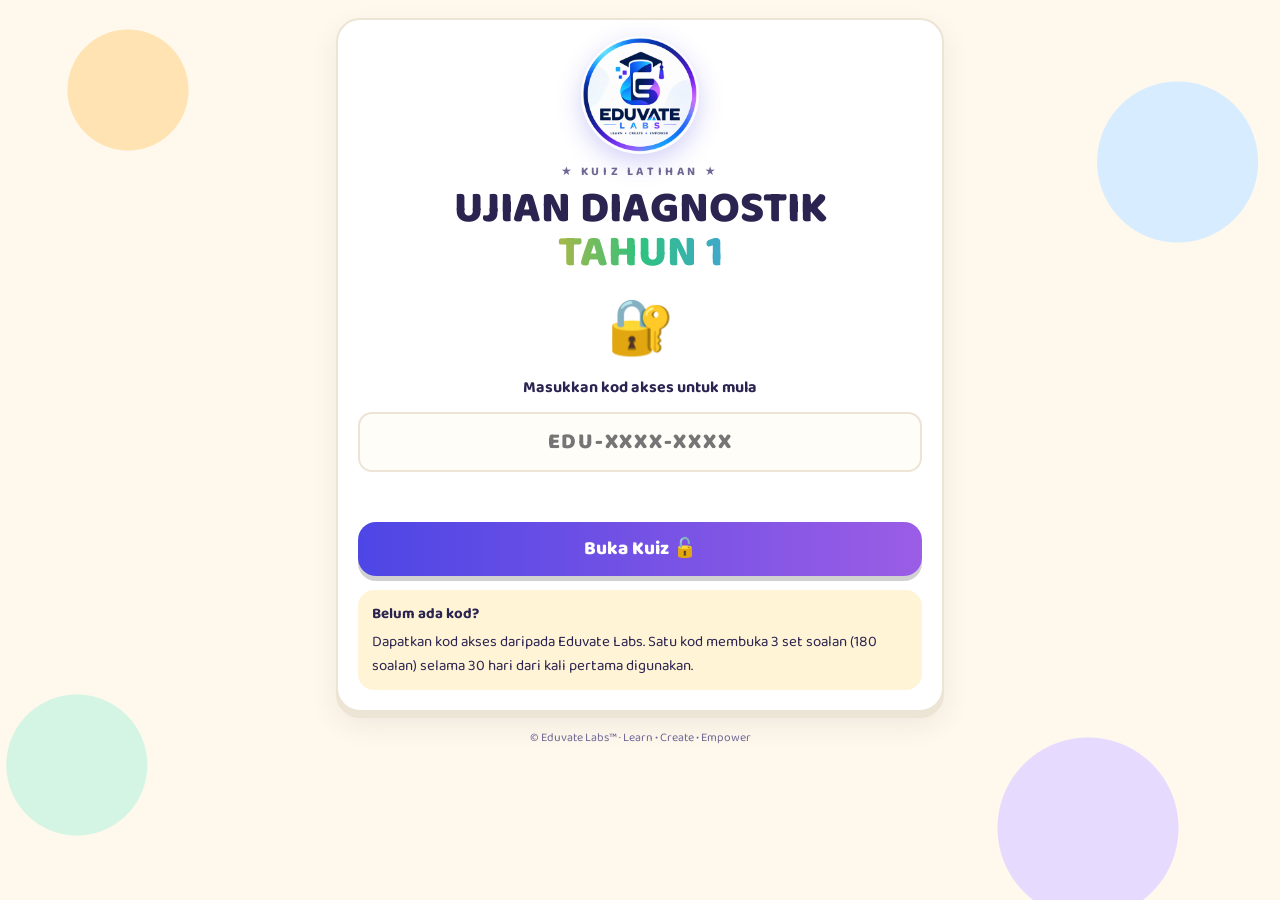
==== commit 3c8d544a: "Kod akses aktif 30 hari dari penggunaan pertama Co-Authored-By: Claude Opus 5.5 <noreply@anthropic.c" ====
--- a/index.html
+++ b/index.html
@@ -153,7 +153,7 @@
       </form>
       <div class="arahan mt" style="text-align:left">
         <b>Belum ada kod?</b>
-        Dapatkan kod akses daripada Eduvate Labs. Satu kod membuka 3 set soalan (180 soalan).
+        Dapatkan kod akses daripada Eduvate Labs. Satu kod membuka 3 set soalan (180 soalan) selama 30 hari dari kali pertama digunakan.
       </div>
     </div>
     <p class="foot">© Eduvate Labs™ · Learn • Create • Empower</p>
@@ -166,6 +166,7 @@
       <h1 class="title"><span class="t1">UJIAN DIAGNOSTIK</span><span class="t2">TAHUN 1</span></h1>
       <div class="badges"><span class="badge">MASA: 1 JAM 30 MINIT</span><span class="badge alt">100 MARKAH</span></div>
       <div class="part" style="text-align:center;margin-bottom:6px">PILIH SET SOALAN</div>
+      <div id="accessInfo" class="part" style="display:none;text-align:center;margin:-6px 0 12px;color:#1a9a5f"></div>
       <div class="sets" id="setPick"><button data-s="1" class="on">SET 1</button><button data-s="2">SET 2</button><button data-s="3">SET 3</button></div>
       <label class="fld"><span>NAMA</span><input id="nama" type="text" placeholder="Tulis nama murid" autocomplete="off"></label>
       <label class="fld"><span>NAMA SEKOLAH</span><input id="sekolah" type="text" placeholder="Tulis nama sekolah" autocomplete="off"></label>
@@ -246,7 +247,7 @@
  {id:'jw', name:'Jawi', color:'var(--jw)', hex:'#9b5de5', emoji:'✒️', total:15, lang:'ms-MY'}
 ];
 let SET_PARTS=null;
-const VAULT={"v":1,"iter":150000,"salt":"uYKXPGapOHMmsNJBjAbecg==","keys":{"a73ac23f6433fc60":{"iv":"+gYVJQ1kOo6eGqv1","ct":"g/wklGdv3LpPdUcikG0pgCiQhrBY+KmrF6xLak9opHl75It4BuGV5I652HgpGbYe"},"24aaba4ed4f0185e":{"iv":"ENHMx/Okm5uWRKtS","ct":"PBUXnTeAB5FEaWlU8b4+ArcHmiAulk1Vn2KLXYtZDZ6xRa1oApSFi9HRFe2KlqPj"},"fc3b683b95a9b708":{"iv":"4HJmbjFVfPHKL1Gc","ct":"/JMBOTCjfbZ2K6yg3hHJmDLsJ+qr94hbh3Iv63MnsiWh128qs0wUbLWle4U0inX7"},"e0f9fb7f20262996":{"iv":"ESlc+b9UDwA0KdRg","ct":"ma5ydJrxbWhqb+NFoQrmO7ZP4pLj8jeGvWGuYU9JT4wzniAmuB/8ISIP+EQrhoDb"},"47a07789da8963f4":{"iv":"86+Wx4opH3JuNUl6","ct":"0+KzOyM1iHreg8ifFLMmkPfQqZNDgBov3r8zYCB0PIMoXqWoNU1gA52d/A2PnlIe"},"7fe3a268f05e241a":{"iv":"cgKwS31eoa1qXg9Q","ct":"2H3BFfcuYgIjjPdjhz+CZzk46wD6qV1lN2UxEsnGJlehA8ae/k3T/6VpZDpwsmiB"},"8f818af34785327e":{"iv":"KoqD6vyoxeosie+o","ct":"0j94tf8qbzpoWIyOY5jVyKpwx8kmpGvgszAUj9TqIDPWyie1UU/p9MgSQ6ND4CZx"},"e314ca981b6e5f85":{"iv":"/f5RK4ygQ/MmN1ty","ct":"impxtwfGe+vwOBQ8MK4/ssxSPQQMeBOPwGJXXz1NnkAqV3U/vEiAslG9sja5Uq+t"},"0f405f7ecc357dd1":{"iv":"mKDrvDJYZ435hr3N","ct":"Gex9GD13x8Up+NWix4Q6nAR3A5jRR/+6NkmRlXBHp71x+l1EtJG8J6dF6+TFJnzM"},"0fbf7e463afe5962":{"iv":"FQQDTEDlE68ehJMM","ct":"YakT6w9Nc0gHoirqq9as5bjn/8pEjOONgM7SdaTyjLcPTS2q6SoYjr1hrpqF9JtA"},"13fe2492cd810193":{"iv":"6t/Cohaxlj4zjDFm","ct":"vcW/SYbW7eclhSzD7Hqds0AcsRfZu/XEt4MSJxBA9p0SE7Z3MoLwvHz+UE+YWxYV"},"14098c5f7def253b":{"iv":"6heQRxM7Iil5qTV7","ct":"bgAPRK3RJ6f5PIDEY2hqxqxuLJE6SvbWMMFgegomiI3F4ur8ym9Yjs3xdQZmBfhl"},"917bfa48a60b01af":{"iv":"6yYf+am+wGoyuB2c","ct":"SiRKr0ugagFnQmifopbmlFoz9cn+FuUDjzEWwmDkauqGecFxWd3DJqyYaSY7Z9wX"},"8ec141ded4404ce2":{"iv":"bnxPwPUXByx3khkW","ct":"fjSQt4balqTuB3GRWP+i518VmRRHbsKGgbeJH5Mk22P353tiLcOQ41e7KZAMw9P5"},"304a2a01b3c0ad92":{"iv":"k0rllpxJjebRjSxU","ct":"onl9NhBl+xZ5aVL/QMWOyXwLxsHnt9xfayE6s9ss7ctTU1G74MkzzdtcPjIvgx+Q"},"a9137e7fe8111340":{"iv":"j9y4toyH81PfJphl","ct":"dDpnCzUpT9R3z9DODwrFQ1Htd4Ljk23IQrITCDvUd4dMmY8Rc+IiYbFzwU80mnhO"},"0bb79353bbc3a28a":{"iv":"B7xLciNOk8QTLaVc","ct":"ePKe1DTod3g8pmaU5mKkdLPv5i2/jVSPybyxtkILmLVLGLNV132CCSeSUk8NEsmZ"},"9323edba8dda0713":{"iv":"KWhRmisrramx9EXU","ct":"opR8bsCD4ghE4DXBoqr4urct/qLzNAVHu90TCnoKLh9pOrlq5EEoUwu0DtsYyXyG"},"759a681b62faf5ab":{"iv":"sFAHsOxpVtEmUeBp","ct":"EDMVm/Y92AFVi4qZMoxMQ8X3yIWlF+wKCFXSNa22XThw3pfBkn1gPPStjvPSXlx3"},"eb175675cce7ec48":{"iv":"CYQ2GE/qUuNk8BvV","ct":"BaSjYzkSPtrNPBUnqGt9VQEHKDp3ADuvEWg1xkDgkbNO+jcO/qiTSwgR+MEXAuUm"},"8471fa3b33680db4":{"iv":"Yb9W6wl5Rxy7DNaJ","ct":"EjSkgoGDbU+n9ihfWXEK0gCBH2M4Q+Kr7GxsuImcXw/vXss7UTj3xus1FIz11vYX"},"7d5e588fb2ae910d":{"iv":"Na0sd+d6ONePtYve","ct":"VotDg3QBL+KxdRRl59AKL9nIbCLq98n7ZmvAph3yeR/H1vQFX4R80JZiYdu3ODEu"},"c9216e8a1ede2a6b":{"iv":"jS8I3dqWFwNTrCPE","ct":"mT4liIQgM1kKKkL32niqxjVI+Sd+IK331FPAGGyiAEuvhyJWVR2/NhYEQ3s3balm"},"80300b259fa91a8b":{"iv":"g0PA2XDY8esSrVyc","ct":"z6eM+0uGAqH42wenkJigp3BtZtOUEUXbaSVSgAbnUSkxrVeHO9SPGGiZVz+4VTVn"},"0d4f9dfad97eb7cc":{"iv":"FKj3b9+Z6F9kjpfq","ct":"lgFc0fleH9y0qw3HycUeT/4TTXgTXUt4n2YK4OD9/Km1GiTwXVcsTCDw4us04n6m"},"5f88ffc08fa9a276":{"iv":"SGHZR3euopXvEnm/","ct":"jpl1NWrYBVmvedzyWhBlcduIadD5hJVLaW0f5/SGsoMHwXkgVyJxwMkDnxsyOGB6"},"e2e134ded5bdd0eb":{"iv":"NdiL1A1ltiJky13m","ct":"Ond+61+cX13AxEiaCPoI+yImcL1f+25aUEfzqP/f2kLMs91LmTXVQc2Q1U1FENfX"},"32d7455c55533e9b":{"iv":"O1VETQX71Kv2Z1kF","ct":"rSLL01HCCbnxLE99V708NkN5SsCEMjRrydselNs2b0lcXyKU68OIsmllpHhEP8ym"},"681d7adac9a1b6d7":{"iv":"97cWrgjiCnMC8dha","ct":"mzSrzNvAa4wFuXM28FFDAAEbedNik4CjnBwowRIdQfiQj0Tz4r+YjlMcXQeLcmvF"},"ea327c2549f28f0a":{"iv":"kH0XtPsGnwudfQzW","ct":"PzsLtOUuQTPYYG+2S1Y5gw7St3CKUKoEAzO9OYMoPFedrZKBhxFc091zPCYFbuvU"},"7b7c694568dd1f91":{"iv":"rYupGolCN/z5nJPs","ct":"qnVv2yEdopf9H0Zv4989J3n9k4SiAW9z8zl/X8wXeAdziVaVM2ccZ+6MhGb4C2Mq"},"23906676fb0327c0":{"iv":"cLNwEmHihmFWhedl","ct":"dr+1qBaSIM1BzMfCEor7r/NH1bDAGTU+r9SiHKaV2txAQzjursPS/Zs74Saod+1H"},"83ca25c6c200ea3e":{"iv":"scRpPDcckeDSDEdF","ct":"iZNwLSQoTxgYAUYRw3cT/ZkviMngN60qmz2jiSXmGdLgF22smjy9CIiDP9ekQff2"},"8bd789d2bb0074f2":{"iv":"Spoyw6tKYiGfVIX1","ct":"hzICOCDCX+BwMhBF0ZxNzjVPSaMeULfzyltDvYSnTuuXJpQsQVU+sgx6ohbjJCFX"},"7cc44f6d3ae78900":{"iv":"Tc58XlNH0r5wx5hV","ct":"57m4CkmkcQoVSQeimUhGI7byFxX6EyCB+32Tq1PJhr2U54kPZL6TF0RZ4TqCxtIk"},"8c0eb4682216071a":{"iv":"LbY9n1PW6184/weq","ct":"usEKYzoiQoUrzHdJSzLrT1Ya/i7Bzh7aonMVO1LBNMQlnnfHYun5lS8vvZAHOkb0"},"ed43d63baa12d0bd":{"iv":"nGxlevBMQ69l79sP","ct":"vyJ3e63PlnqnB80jr7TdsNooOyB3W6QeN90vNMW+8d/5mU8VdKFjHa3HfVXEOycm"},"868af75db8c9591f":{"iv":"/tBZQVcF3s9HQKqh","ct":"/e7kyMQSskpUY+BmslvmkD84bvM/fu38kxYWPXzxy/40N1DXsqHkZ+ANrF8hanol"},"f654323e8862f878":{"iv":"Z/MApSuv7DHYEBWI","ct":"u9T23PwPum/Ax2Fl9Srwg2mVSMovLkyEFkQRAuKWsORUR894Hec7RwPVL9+zF2lA"},"ec6ad87a0ec0e7b4":{"iv":"fbRupgwKzsqudeDX","ct":"lNlTGpsEYCO/hJPj72jl2DMHrs8APAMEoTOlwEWng1Z8PapJ3HoDGp0ctIPhv6i7"},"a41fcfa4d482a261":{"iv":"/QrOMiejeafba/cj","ct":"NnqUaqzVIrJLtAleatJeo5wIu75l9tbhbm87GdUULv0UgpJOWVhyAfF+5T0MEZgv"},"08bc5b7329c15649":{"iv":"W71chdXFpwFog0Eb","ct":"I0ReZGjX3bbHzB6arhcqHxYxOmfExrsR4L8Q65Yjt1Ia2JB4kztaFfjrlkA+wNg4"},"6caf52cb55c04919":{"iv":"txUgkmDFWmQEJRFv","ct":"On/NJz0H6b1RcDE/vgyLvofS4sD2LTLzmIzo+/+fz3nthrR33ZozdvT8EEBd2K0q"},"c93d98e627f8fc7c":{"iv":"JuWa37lGIW/66K90","ct":"uFxfwEhO57JJwOSHHz0nAboCgUE23Zxw09p51L83U4wudbs157nHTwOR0walOxyy"},"542541e0ecf2a4a2":{"iv":"xSPrZgqOzbHg6ZUf","ct":"QzgvFn3yxjR9WO3Mvxcz6T0b4H21EN4+4XMYajJSGjBcU/Y5su2V5MqUimUws5bm"},"1100dd1dc96fb37c":{"iv":"wrQ2ITEB/tbOBZDk","ct":"3HsIgSbQ3thrkbcfOMvCNv9EEsAIykuLlobvApd5cWeUqsCJKsFZeuE/0VYDxk/u"},"840145bb87ed3631":{"iv":"8d7sC5c1gCN8suzK","ct":"BS7H8hcvQe+udVDQMLkVQ7mJ/ev5gxhAETsBzV52x779DQC/y2JnkqNRBhVE53di"},"e78937d1321c125f":{"iv":"7bifrDvl19i6e8tp","ct":"Y4ymTfUjTSaZmHIhCERzTHcAmMhhsk0e/inO28QGlCOX4DxQ/q31LuqZ/X8Ljy64"},"53d5127159cf2aa4":{"iv":"5/Ff2WmApP8o5gFc","ct":"F9fQiNo2I9ccLBub20kEx28ogbAgZmKVy+dGc1pJhTkGZMYVUWX3UHuS7mN0LtsJ"},"1162241204fe7570":{"iv":"bsZWteBABc+FqUsR","ct":"rZsodALAtAb1cbuta6wJLYE4OWbvnj5U/2NFblb5cVyoGuTYdIwSm4oeGc4qJJg8"},"78dd20a6a7f65340":{"iv":"VMGIz8mounDGE3pb","ct":"G0ZK3YmtVbM5wfODjx7/y9HQimCxnNzVLCvqItEvoa7frH1w0bjqv6YMZaFjYJPY"},"81668f884427b234":{"iv":"Y4+rgoSitWDP6UGH","ct":"xV+cOs/3oEKZSc3eTKqR7OWmcejjXEzmVDIH2KmH50uFR3F5zuapXCsyXXiHIoiR"},"bcee8f92f9887450":{"iv":"/GRVGCDgzGOWntrf","ct":"weahMEhrIjTM5XVdyXWB1xScLATcOG8avYkfRXv8FYgxU8Dc3PHg/bLoopRR23fo"},"e3545316a15015c6":{"iv":"0fJo7R5fY4A/4lTE","ct":"KXSl96mF/1Jk6b1RhUT8IZN0GspOYbV7hwq/J8UOX57ftz80BANWJwpbOjecFv87"},"393ce75b71b20a1a":{"iv":"TREZIzIWmWBD0yQX","ct":"6iH3fkauEXczSxH2kSIEfgPET32/IJ9KkF1f3r3ZQvNywgD3j2NdiunV5m/MoWZL"},"ad414ce2bc506f97":{"iv":"A7iUpnMla6ubvs5+","ct":"Q+p0b1jWorb6bPU83qZGB1Goo5qP5AM4gC6HL1NZlrvbb/MZzFHjfwlAxRf9vALb"},"239abc1ebc175a61":{"iv":"ois6z6U/HZ7qVjbo","ct":"1sBuxHoqIqg5hWMQEph8uQ3cYGaaPjTBIoPbkTDeqUG1WQD1aMNH9Ku4iK19fQHe"},"d80a668829d3543e":{"iv":"oAogmmY17Ipj6TbZ","ct":"WBm6uDsCOInbdASBXFRD74eQHhVSu75XGl0VOD+sivZLpTfJD/hM6JbPCrFMkt6o"},"4ae2014231473aad":{"iv":"3+VxC023bj9Kkf9M","ct":"oW/tUg47lwGPYx7OA3gDzwEiRrOCvRwklgkOAscN/aXALNInb92YiiXacUTeKwat"},"10e69e9b57a8cb22":{"iv":"q/kh6gxzT6U5A64E","ct":"MQo8P9beDSmZqxAG5sHmsl3s2nfuFXOOgH/x0jmnlH/IBrpsALxF/wYjt6XK1r4Z"},"3cf979372154a028":{"iv":"+3jhIWdvA1QeYTWF","ct":"pVwo+mRxJ8iKKBAcMrECt6bYTAfuZExNlQx001TtQ3ci22ag/y/b+Fqu6W3bxucK"},"0595cc1295ed7678":{"iv":"xyh5zvYdaPGh0qZD","ct":"MWxroFSmDmrhkTdG5Abg37gDVNuDUvmbjgDcvulfk3vm1uGo4KgvBEXJoOGejDJ9"},"e04d69bc649ba439":{"iv":"uCdhxvYdlNE1I1mE","ct":"DOumSyskGgmIGhBl2M4aQ0oWKrW8lW5lfGreHqlmYhf5l6/y1VqLg/CwKfbv6zmS"},"1c3d6f2deffacf6f":{"iv":"VaEGV1yLBsGjayB1","ct":"8BkXRsyQEkp1bFxMSLJz0XIo/y7q3qad7fsegFsbkP2KncbANWgmzOwZv8t9Hmka"},"bac7b26bfbeb1520":{"iv":"SziQTY/RyS7YcwL/","ct":"tV8hBsVUs4IYIm1u2wB9nSns/GUiNG1v5NGds1ASl+iWLezroGret+kbANnTkSss"},"cb67664c2dfae952":{"iv":"+M9RuzWUscqsWxas","ct":"gclvs4VMFm+PoW3SEiDiYn9kCfrOsc/pUy8w/LyknqEj7dY1QOrHkGfacwMv8WRo"},"ea097cb093433dc9":{"iv":"fBTbBwtkMvBs29Wd","ct":"T2Rq0/V51jKWD/KqrJHqIYm8KLfo6lmDtthNq0ghiglJiq01ZpBsOYnvOYKM9Ln7"},"88cbe0473a4c82da":{"iv":"6tgdNQ/YuKu80T0w","ct":"5CnSV1uJDxH52hMj8jTJPH8AY/riXXR8NZj1ro29JvAwatQ1JOaGqSj34Q3jc38K"},"392c8443f19d1ae6":{"iv":"8Nij9XZ+XT3WVbg7","ct":"3Glj3dMlSth1VKPUC861d2YX96h3tziipKX80i44ZJnc10Ke8X1ZjucoFjkX8fD/"},"e34ae4b63bcfbe2a":{"iv":"v/pSj4d9TDIl71te","ct":"MHUTCOOcmejuMDgZBotIJvTcPWtL8sANcS6ij8h3ry4hmBEqQ3LY5cAYDkEP28sL"},"e818d984c9fcc43a":{"iv":"WeM+0A2Xfzo/XFca","ct":"6RGIH5It8djUsXI+llKQBR8Es6NXxa2RC5ijSYBZ8pf94ekBoP+KCeuGt8Wy4PgY"},"167173954842efc8":{"iv":"e6LPRyTI6ENvKK4h","ct":"00pOQJdoI9Z49DmhiUFD3jkzbzz7XeDbPmx3UzljtxxFj4AiAS1r2ad6uoWHVMMc"},"e8606095943a2c6f":{"iv":"vczHCz9DOu7HqM43","ct":"NfCCWgsmvXmAGUWhf2SJ/EzlqquoW4lNStZ9KbGH6sXthx8pZKWRaEs2cNCbX9/d"},"0450c8f224525242":{"iv":"VtKbxBan+GsBsWTd","ct":"2lCkXxdYED2fLce0sopW3IItdQ54LeFqG00yJkpm/PRVvF/FoYR4I4iXQZSkA8P7"},"ff2c0c317cfde5ce":{"iv":"lTB6bhXXSm26E7eb","ct":"hrsMqIqKTpc2cwPncXaHiy2cOiYsikdKJDUayGXON8oMIK0qOPuM2w9SVZdw/b7R"},"09b00449099c9b69":{"iv":"NjLQDpwYFydQA2Rb","ct":"E8bj9DkDMSWioYWjgHQj/QpyN4L7IQnw7+sulx8Tj8pfBQJsc4HenICcLhd30bUP"},"71e6f7bed90f5ccf":{"iv":"bl9NtCuC5E3pUznZ","ct":"60942U6qRlnaA+iRC5ywgc3m4DpmwKu7XbR6lS39VOWrGL1g4aCcqG0t6Ekonrx3"},"0e74e30345f6388a":{"iv":"Rl3N/z5vc7xetJp9","ct":"krLvRylnOgxIQW8Oet9+WCNJTAHADNw9sz7P9Zz8feQ1Z2S8+67cvcy3BPtz6iCS"},"7ab2ede569157b8b":{"iv":"71KA+8qLO8hu1Q6Q","ct":"uuu98flprckLbJRMFH2gUX+ZT1Ub93j34IiGsTH070Q6fNkD7ifEUViPpEH1JWGv"},"d224bb05791f6d11":{"iv":"3GPsITWJHo0AVWPX","ct":"rXTZfyNX1BMJPxZRY78hNRO9mobbPgluAWrQEK8YbWMg4gZKdUiROmpgVgR/h14F"},"2f65aaedfb3f4341":{"iv":"N+rVcBb9GBtU5rKB","ct":"jwe6IztVag9yDcBp2HblN4xFQFwFqXKJZP4duDBRvlyn3/6nVl+Rp2DgcsCc5aSA"},"a7f5985f2b8741c5":{"iv":"52ihwCEwh2Dcn0PY","ct":"WSsTLNuc4g+SHNtPE7xKJtJUW4jkl+AE4NL0/hzGmJBXV4hyLv7xq7BXW4Gue2jI"},"0ecf35ab9112118e":{"iv":"g2/+Nr8zC362q5m+","ct":"8U2dLl6Y0O/e1wyz22hgRdfsL7zoVaO1CdBL0a+BG0o8mxdUXaZJs2UG5gET7jmR"},"e7d012f200ef3a23":{"iv":"fJVcWHOMlgAA5WTf","ct":"ORHV49GAUwRnqxHmWqwR1YYekgsWucjS7AsuhMmIEieIULydkdBTfohz7RFM8wpU"},"0fce1ee46bd194cd":{"iv":"/8GxWFVcwXPcHl1g","ct":"sGC4XCJKjSJGQhGNiQrk7nZ3UhikUOcfq7uQa2R/bs8khogS5N2K32KIiNVT3pof"},"8346abee55742799":{"iv":"HJ532LsltbwVslJZ","ct":"Df0HbIt7cfZI+S0F/TSocmJ7fw/AbuyOidYiiKtYM0pxDKf64adtibpbscCuHTdW"},"9b257210793f44de":{"iv":"0vT1wZ8nsoadh+Wg","ct":"rTIZfY3eQeoDeTujsLV1hlu/GInRIZClDoE/PzcyC4ExZFasHF1l+mTLxhL6Xw9E"},"706a7d45c33ffff0":{"iv":"VnKu0Hd48bd3JXK4","ct":"eSNtF5u2YKnxQSTocOFvL3Aa9sotYXKWUEaIy8XOH46+ADyIlsTlNWWJljDXiDah"},"7d854a42182afd43":{"iv":"V2AYAM1WE+NfywEG","ct":"m2SgcMzwe1VJSY5vtXTY7JwVbszt7tCjOh4LYxrf5AAp2ifSi6MJ5dey+Kqog8HR"},"650b95e256c53098":{"iv":"mlYAdmoogRxjY+Lv","ct":"m4ItGMZmliHvjePsmx9wjuxhaUy2pkxOIZf8HKzECyQcjK1OcAWhQaRFI1iU5a0i"},"73784a3456165c0e":{"iv":"pXiQ8Vrl/gX8FeoI","ct":"KFSHlosklOxH5d8i+0vO/DWDQoo11gCVaxjj8ZW+Z18VQd7QYt2GcRYMzQf9zkG4"},"1eaa2528b23ff5b1":{"iv":"xsn7gtZrYzIOOBmA","ct":"N8ZE1LdU+ItXlIrUE8U/CrWWBq9JTWBfLLPgrnMp/qogldB1BeM0Xj5rrMmme6nE"},"095ac07e47b44d98":{"iv":"WU1KHuJ2FMhHVUuS","ct":"m73LDXKqEJGCT+8xvnNXL2pDOIf5H0Xlct17Cy2T/kH8n0uPcGdawPH8K+R7cTYF"},"fb336e3db3ed9934":{"iv":"+gHvv4J27B6G8fzf","ct":"CXpHIeyl+KpkYZumFBlz/YqfftauVuVLmjowshPxQqsOC3SVZH5uBjLPHXrANBqU"},"4dee8320f921903f":{"iv":"cZHxrqWIfbAz4vad","ct":"UU24mI6QEnvMNvEXDAl4X6GnJ6OIut3guWMyQdJ6jeKDAxb83bmQGutfuiRJZonk"},"7ad3c7f45a8dffe0":{"iv":"53lOX83O0qas0jzi","ct":"9HR8ztVnDP6m42vx5dZ1Jdwk6oQgqUCUztCM3WMD+t1arOGaDnEhiiCTgm1+XcNB"},"788bb7095dceb26f":{"iv":"Arn5wVIVdHcqHJdL","ct":"GLn79aGZfGdgIyLDuai6vdYYbCJrDhZ7OHInvFbJxEuCsDpUBYfIDoS0s6tw4WBS"},"824dab109cb99a74":{"iv":"kdROZIEKbq2cHzqF","ct":"b1IUROB9t1QfsC7L5XOdrXaQ9Uv2f4H97qWqd2mFRZg4jRqYJCy9WsxzCznFXqwQ"},"e53c46d1fb211eb0":{"iv":"MCWXLC5u59JnU5o2","ct":"zB32ImdzDfmrBb8/R+LOnfkRayL8wIY/xHIkiTuIVBRF+Wx3vcV9wBasIYA0TI6l"},"78d1986338196e9e":{"iv":"Cq7h+UETEzpfauxb","ct":"tZnkndKj4LiPR8LQtTH420r5w6UaYI1YxFiibBnCaJFk9rXGpU6JBy/q7PGa8TM0"}},"data":{"iv":"vJvVfYWugUsNVMik","ct":"[base64]/c+WfJ2uRdnlCXLJgE6DFe3sU2nuJctV4ZhBIzb2AzyzWHJlHkO6HCwrJtIUW01xmt+WuPOaUvrTU+AQ2YIrEIiZUDQN6APFmuR5p2nIryntuGOuOPM5PFYbmjpRS+f+ELlf27EXC4m4557+8jHsOkEzyXXaiYZiNk7w/du6z+x0AJEwuzNTAfTRjdk4lCq5BxULCjTSQeaEEu90Cxgp2g/[base64]/YCGH9u4NW6TJA01UPZWNrlGZRB4mv/[base64]/J8mpOn/8PqPr0mdOS+7JbW9Vp1mOaQqnOFxRDBYrG5m5Nd5q3AAD+NN3Oe7dwNC0/qCm5umDWmcYKV/jXrYqpei/w5MXiZEAFxHfyGeEujXSFyjRuxQ7gNNXWO/hwJ+lWlh31nzzkYsjMr4jDPnA1B+p7lGuCSrauWs5JqGQOCwNB3zutSBTBDeouZ/[base64]/U0QhlaxguD7mKHSTYz++OxM/dqWDkuslL1UQ5UclpnOypUT1tA2qJRJba6KCpPPWFXMzSSHSbKkgk8ohqoXxvH1+Mgi5uywa0IH+DSQ7gDoKeMiYUnnnMSUq0hsPN2njfxxNGiYN83dcsJbVt1pGI7BkoHQ0/+SwvpRpylYMactoyUeggX9CZYPB++GBNm7LtKSEjtxIi/v5t90rILixE/jWXHleKV89TtPljTX8vzDWlLHXcqVFr04zNFCLTtzPjiYa2eN1vghEghV2ONCruSQSq98eJnCe780BeEDOEMC/g7HPwJ9jiWV7I9hWH/I/3FUMy+7Fio4jF7DpdzZ/zik+GtDG53CWRt5psLCF8ZZxY7k16VvzA+UxqHi78oIdS6/D0WFxNdPIRwXvvWOGzG+NLS+PsJjDAEy+eANtZ8FRqiv5xVPW0Ch2C6jZs0tvceeIR0ffle1WR/auDdgS/FNZd0UOvC4OQaIzAOEjb4S6sUjLfcZVEN2vp3qKhRmC4PPAm6x9r4etEFVcZLqPVO8Q5QMj5qfw67NHeX5Z0MHX1yuA4wHReJia6Jn3juN6Aa5jyXVMZUQJ4mkUdAgfp9UrX6BEVmfmu1snY0eMumB96QNvZAhR0NaAr6hO8o4wYeA7zqWrk7unY1SGBPMDzY/WUqLv8N+Lcz0fVoX7w3oN6lgSJnnjL5ZJkFRfnyMUTC3v3SokLyrSEuTPGQ8vc5Ic+Jb5vx4+AyTrkLqZWNdnJwiO9hfMO5cAXKnQTPvZIjZZU3USqDOqzrrfj84oHFQsXRZNBimlYIBPc0tL6C9IY8LVSelELlKUuU7XOmiS3/K915Fqp2SMw4sOUrqEdMaJsstMORQv5mmwSx1nPhhi5PCKrsI5Tjx40+sqezRvDJSvVcQvIvwOBnVMyE/BANUeNj+qwA6LgZ9Ws96BXgClEC2d8z9GcAfB7Uj+A4Og+QP34IbkAQsN6FH4+BD0s5Hhh0zmz6gcMUeF49Kh+YI2LVrzBMC4xe5ERw6uzoxe8IvD+1mzzdXLqDDLLUi3J7Ij7GWsjor5j9c8/VXNhG0XGgYWSy6mL0UFkkxX4aLQ4Gq6z4YAjnCZKAFb869OelV/TexhhIKPjJlxU8Q+kua1Dr1VpebwzuaXOViDizthYUHpNBQDI9oErKfQV7UpXIev5jMEezitG6wv1HkFv9WcaKI8S/[base64]/VEaqLcksWQgbk96rJW+y/UzhyF1cmkVj7hHB/[base64]/jkv7pvMlXLx1+wdSiSq/yEF7LVyJy6Ss/Xfzfz7H78/6J4Nku6Ttwry7Ab7+4wJLX6P8Qb+IngTvXJ0twqhkofzPVyrlsnz7pgKWtCeOmu7J/s26UoOl0JuhCZMkFcIQf3Grczx8MN4UGOyQygnCs00xzvbMIjmUnTkNEMtOVolp/qVd0meQz+h4Smo2MgqtXX3a64O6sTprhk9Cs0idalrBnDMUppH0gTiGRpF641wY04tOQSnQgpgI5yV9u4nu+NJ4QY0/bAGx14UoMBAUZ5A2+ftkfovGaL9WAE+XLqefjvWst+evzgbHWTQgK6q9XSn5x/RHe0j3ex7L1f7a2EoBGf7TLVzzvZ+wSqdBHVuhOpKHEsefEcY/OEhDBeWYCzQd3FMbg4W2QmUfYqKa06pUvqzKR4ZWf5ojoFZrrExB76LtpN8tHAn7b9qU/mCpU/W8aP698VWSHYc5iCkUfz7Zso8v4kgw7iRt0RBa3RkGC9nBPDESB0ap9v/6QnOBh4oaug/9ByI0yBfYWJF7j/ufsgEViTbcU495QK/gnMJ7n4nPVyf5HD4YeCnBOO5x4TfQSjH39Iq3qnSPmQ/PJD8Yv+x4Jtq5v0w/QqBN0M9G5xYM6tjVrdGZUq4QKck0f/l4MTx65ucJEybFAghmFSyuW529k5wB7J8zWad4e6dE8xXkB7Hn9TdeSeTfSHAmVLP2erPDGzL5GFZFHzpklK8Zu86AkHJKEpv5//ZnYakie6PhTVjhfdRjea86R1kh6tNfgdpZA0Gw5OaRYWK/+rhwr/fkP6rxb/lWBGwOU2rezbYURSIaJ4AXCq15onLZCpotsfGdMWsg20jxTwAwbmt6UaHWAvyx5PhkcApaDtvZmA5DLiyl/XIZi1NIkq06w77KnVmRf+D1ykSjsH/oVZa0bef9I/SYTl9lvCMM0EYY9R1LHi/ILhIc4c/AVqTZPejuyYvI/xRv+TA2uF/Tr4xDel3TSZA8DQmZmNFW5X9RDqAbqOjIG+6xd+xixFRI9YTlkFan9DqKm//EZzceNTTwiAelu+0PRAE167KzdAVvCJzd8F18DLs3/QidLKGTngehlW6hPkNafEPXYuAd2HVL9Akz9ulG5TTIWuLdtRA20Cu+LCCE61QzC4grAwLtP50Us/iu2jleQkkgyHJk5m7jaiTF2PGpq4x2wT9RtOUK9htj6VQaiwGIBGIieo6RsnctrizP/S9bS3JWCN+aGWgFgCKe4fLHc5wZxEPDQ8iTDCcE1amVX1KZkX6UaGX2xl4Ao/9Zt5iUqrlOU/if0vCP4Klv1G4d06pgdp3U16muksugsvsg/4HkJvn4TqlS1TAuy2J+srnmiCmWvBPIH8sZRAtl3ShV/XGzYS+4/VrO+ihpaoa1SkbJPP/I7jDlGojg5Sn+Q7pEGR2rerayuzkBeqzEcQs2gCZNcFR0bdg2PwbFLxFoAMQw4xByiHugad6v7WKBChUIbvp7tVyQcJxLUVcku7zuK52yd3YJZbme553WAV3tsxiRPXjx43P1vENP344RFggFzKDxXWbsqoMu7h7Yuuyj+ixgPY7/1LJeMFQmiK+sup/3+vsRO6eIpdSffe6vyHs0XxnT9jUGai3Yj3OoIbur4C0h9p/uluEmyAFZfpS8JlBrWVzNpKLBqRzI/3WTSc20NvIZeQ83NKTGir4cChRYcIMWKFw//0x7vUBYxojPbSn9faWvlwWbToT2gkvI2DvPNgFCFxe2QICNuB6WovFy83gD2IiL97VrKme+zk+4KBlWVAI1o1e7tX+eprsbEHb/N2yE5eFQIrcVEBM8yKRiywKzbX0qboVXKjiyPfjSGGxJXgkIn4zPoWCWWRBn9PPTIMp5hMjHqwo1FDvfoAAJSME7sr+FdLIWACnpXbpYoQ2HhwzzMIsDD01YXAsPpi9PSp5yMiCLX6N8T3DRgcpoRh1/3VYyMxsFzMYTlU1z4Zv3LivX3yCDOgCusqI53UT2J3JmLmIvsdozX4olSD/XcL5qNVKAG4+sKmDsJfN9erhWEl4IDuHPHGZbs5IA3W63FnYkVoP3DVsXjEffkCrFEDhQ2HnJCeUBsFM3P1iJdybEoHIqVg1/aLnJyvYDv+n0JhG0majmwW6oqaKqz5/fE3Sl1QlDc6nC3ZSE/lRaoDEBDxnb3e0kqqjT4SqV14Cmc/x4HdqA8AKzJfqHcsavKRR090Xa297Nfpq757IVjrzutFf2EBjTeuOx+vf7A81P68ucx8GKuzj3LmQvqs8NT1yUCD921/Dne+ebqkdYPJ4U3+CwHqd98mGQlGs9Wj6FdSgSsDC37s2cXgKZeG61fMsEqyeA+EQIIZhqI3xZ+fxMwMzEtednptp1GXPrMzgJzrJ8Ye7slXakMTu4eNorD1bwdc8c7smTwm89lRSpZqxcwY/sA9Hi0vphOE0PQKRJ1fu2b/JmUtXxNZhNL73Hm+v/YapQeanjHRNy3ZxljwP6pHWmf4dlOE1sxfyEVWjX2dSXfJcKcBw8PBvlZdim0nP8ukYzFRtO20skhcQH/vMdG0EmbpSMJTzwvvaowjSVzWX9cd2hzXG8OsZVY1SAja730JzfkY11Ungr2so4ssCnIoJKNqhyEA025uy7xvrKp8aAP1js+pfbzPY1fd/F7j5MheATEruAFZd2svLlOt7HvK/ehKm+P2rnAKYt+gvt+rfBoDaliRQMq1lt6emqwxN7SjUydZ/f+N9hA+AtjB9tb7krXCsI0+684H+K7sxY3W4PrjrvU0Z2Lm7+wcUYUT65aqTrCYw9vN4DFWYegmXH0cWyOm7LG8wuhrSbBr0+f9jIKkKMHshEbevVm91DzjPoqmGqCOEm81XdYNS58hz4lk6rPKtQcj/TBgbff/i6vnk/jOIy42cZbQ/4MHzONUs3NY9eiPZvfTxQ8EmZfIouQxjIQp9VFRT/8mz/eC57hk2gFV1tK6N9OLkRXGMmdmJJG4Fd94aErHnnkl/Nvj8pwCouCK0gnBYxABxxVVBiDTQ6slnLkopiLD5VwzSiX4tO56CeouJFSfVrOe5vKr53cKpF0U8bZukO2O6opDFM0H0IGRFjIpUJFrxrOSINT1evcMY2PfOZL0OFxDA6Ykv3hZ/wIIH2ESI2mO6ZT2fi49vsEnK409YZQyf4o5Gg3CaIzfeWL9gF16oUxYids5CPy3h9tLtlJO5vv9R5xl3f7Sl8amGJcTBFKSsT5pNX/LkqNvU2onSfxdLhNs3vHPp9uZ/iWnSX0BRa5ee+no2lX6AMkn1Dvc58GTU/LufvuqV/F6oxMfsN1xbiIr/1KV8rfT+EHKUiYmzcir3VUDGUPHYRcmhRmBzbnLzUqgbT3+UDpAf5H8tOs45Tb0ltAc1cMVdeX8WRn+kqNW8BK4m3hHQye/SWp0JXddZYwOtXOLQngq6WifTt6EvXwbl8jso1azoa61aK8yjwvp7w64jNxrUTDQccddLUa2uuVUb0NC+mxnFuZcVxhDQJqoyWQ+hfrQ3GyiumMt+yFYauBGGizraxOLN/a2Wiw78vEh46DiOl4yw0/+4eeuVGkvQKdumYGPFHchOKTT7KQ5Cboz5Og4GaI4seJsC4IVLh+XSz2XRMYBb+i4Qg7mBHwikQr1NKLx3ETtB3A/z5CqQmY5ICH2DqTjDubtXmNnXSkQG9/sT04uVOiNxUnkYP6JQV3mjkmTrt7sdpbPXIr5tcp7EWmjnEH4rpcX0Bc3Xa0dlj9bkwIJWMJJLgprr1usvsmW+dFfgj5WzluWcKS1nAWy7e1qW/Qcg9Vyk1IBjv+nMjSp7SOAN9ylC54JrS6T9wzFP17Al1nJtJeeIp+PR7gj+4rOu29Gxb+DLYsJC2BtOHhm86LNEWuxaiAFAFNJiWpUAn9FRGkYQj27vXAiiMnICQo2D9LNo+8sPEQ1ieUwSh5wyAbAxd2BonKmNdoyYL1VqBNirCqKMDc9o7eBqnmgpOo/bk/KU7NxHh6/SqJZE3oHhXSpnZu6j4d50OJVTC/[base64]/aStRNINk5s3BRG1r+na7+7bZn5WADw9ScneIJgB4KTB5AKXf2nEA8IvtEugODUOdSq4J19qxx/8MOjhIvzGyfbG1BAvxZOyPec5/SgFvBafVA3ouivudnCDHP7BB+oRxmlSnpmE3SjssprJsw27YNIekH/sbUI+f2SMhbpFjHBqe9nHWRvjA80nrnfgT8CTcW1mImdNjCPaAA/50DNnjQGr6DTIX6kvaN9ope/jdXsdqlhzaiD3R5NhHf0/sq6tU4icLUlsjzkFm6tiEBHKU3ta5pFB3TONXMSUa6A5c8UmHlQPpk93GTq99W9uWJSl0a7wZok79iGvFbBu3KHldsbi9G1M7/Rn/5EbxNY37pWS1v1A34sQTCQf1H5CFqZBsylh5WnzHBE/c0YDFeglAUC3baba5r0GNqF4aR61+P16NhMphLbuxNrli1Jzd1gNMX73pzoKJHgHh9W67PKB35zWcUP5zlQ2R53NGNMZ79XnzMaL2+Y3AlLz2RroGLSFqx2/55dhV7QGk0Hgb/7cHAYBanuB5zpRgvxWDK+PfMf8nKSgwhMlE8uqRqA7GxVL51mAoVypWNWfMEyU0hl5RXftDFyHGKIyXBO9dBB6JHc9cqr3FK7s2AwTX4OGxwG/Vsq3nhXnOjGDpd1Ik07k0k/dOt2YGDoRx5rijvOP86+rBZ2IKFjXf/0xqRpJit2+OhbP0jZNyHb905YOLtGjLsX4RQ1XwupnfeOCtn9ISuS0uQRwGPD++rVjakWdBdpi4JDXBLYku7D1vPM7HZDfxEoGgB4pnbN2yXy24AV2ONi+A7eo879rPMewMc02Jv5PBie/2mI0dACWkFSSPaaD+cngu/cpb+QqiHlWwxh78XfTj3L1dZ5jbZfoTm7BSGR5FJV/alQ4bwFXgMYGDhl2yV85Uwo3A9g7sBQ3h0SnzJMn1lO/8Z7RpeUgwhukO565rg7KhjzdpSkJA1m7C9E2ZSRJIJ/YCOJJRWbOdqSrzk5ebzBXNa8vN4jJWwKRBMrW6YyJdK25ejafW/sdqCbS3NtVQLEgrUBNM5SK7ca8PN2+a9wnpgjyyhBYK3jAnk3BmcCabyjv0bPH2CS4HdDf/66U4+p/teIt4986foDcdpHW0iQJK/FlX1vXKxkwNjnsJtN4/[base64]/fWgrBbsX7zgT68ktJCe1LwD0qVTV6Fr07489hWwinJlxc7j+7pAqmcD/mCb6jl5dyYdYkdmjdBgYMf93zD6xud9KPO6GtQGkTpC2OHbVhyvPYRjpudaNmVBwU44cv6D5ujytbPUgxE+HMrtZ7WhuBeUf18WBUNQNM8HN26AIr+A99zBcM5gsBiQ3/ikRJai3WqxD6iwsZaCMqKJ2eSVUuusDLgX//73gWimQbugdp2X17yRE6hoFUa0vHHYg3fVc3ljuONAEbwnyts1YhsbYyRIRtWFDtCpOVGwAg/9eepiVE0fN6I2CVxoAHbx6UKzDsMdcRZy1LdyB7Vfd3Lya0BYc+VogsW66snW3CJPMre4O09TNflXrhZy3gtYzbxl736ow6BGMG/2Se3b4/fvxqyTmyriW3TLSOugDDze1Mbk833Ozc0jLOAOg+I3By6xUQ2COKRTaJGO7/yidX8JaGTyHIsQt45V0FMXff8r+8Fzsk5ylGA7GfiWLWB2wUrQ9QYU6u8VYWQMSfZdG2Bv9M0IDsocZkjG9PWQo9dtFOpxG/qMZIj3os1cbMvdllcpN8V/Bs05sLh5wYNtEPh0na9FYbBxmbQZqBC1C7UhwAxO45OipUwUQahHpaMNkw4k/+kKQFNX7phoQbdIcqK8nHenPrE0y6UIzfLPNCoMOVmEuYjziXF1+yOOyCT2/8MnT9tKA8urarvXlmHS/ttlDLYqKYx5b+435XqlEc4KnM4or5N+Aqej/0Ofbak8r9NRfTvGGwFlEcloE2z0AsZVSfjVsLg5ZyVWxnMCAqfdmavvltTQhdboHpfuOH5Ts7Pt8EfNiuLIca6A0VFC9D3VqZLQuUmOPtJjaOnjQcMUN5cP1JOei9joWyZl2SoGYyd6FGbuYrHFrH8dhJFQx8XFGgavKd9I17E210a90rQGQmkWKp4hyT3CC/swsOfo4obpA99YUAwLHULf/sh7yKgESiQLyzaGJuHuiU/nLh0a2x0yXKjbXoGY1uUnONZ94Jfrv3AFi6FqsWQgZGYoSnkDoxI7dFWmA7ep4X/O1Of1BMeI1pYXe5SJFC5e4UVzdqy089u4DYIEULSrGSPncPWnOBX1vWalgzS1STv6Q3hHDuBCo1sIhJE3LHouqV/oTkdcuJ8pHsA8MiMmeKnt5oWfc94bf4pRgE1m7nX4ZW5RTISXADGIHiJXjj9pzsf+UnjrPfjYhBoFuJ0rQb4EHBuyd67cjoqXBoTeULa3nk7YWN4QOfFNC6Gk8YQcsCBZztjBCM+f74N+zW80ryNSZgJlOoXaeaBEa6/l9DA1BqIaOjk0ceHtEdL3kyU+TqYxQE84m2E8YD/TTI+HXEY/mxaJQhcE3jggTV/zs5jadjkI/T9IIV+9PHdan9pGT5mOduSsQmyW6nmy0LbtY3zhthQz/+ZdYuRWmTdZhSHbkEErbzCHpxU/xD/3x072FntA6FoC9Clgdz+WEAvVLv2Sm5otaE7oKPiS9POZ5Y/VnDaA5OY5WEf7Foxcrsbu+YfnHswiqt65XcZ+Vxye9411CG+OC03mWVnxiUZc34yGyGuDbjTD5SYhL+JZSbVN9Ryy5n/XDvpki7OGeobb70zUIjlx/4ivh+YkXq0e/Vi/HLoVSYEdELO4Pc0ZwFpigDzcyX2lcVa84n6Uh/IGZOA4crzXoMYdv2zzqDuN+9wO1SAD0HOG0S7jkbcnF9Bx4/Ya/Y5gluZVBpKIhdkLKt0G6jz5OcPnmpFgUVa8mvZAQCtsvtlTrbiBBg1EENVreINbzu8NczKW2n01sfmL6lFpvwk0/ovrJDXeohrMWuKqwFknnb0wfs9Auhcq6vSktoDIj5BQwDSvZCorFPZYgTSIXd7rDVUrRy5YWExB80CQzKEQ65IOmsnvMLQWcwmcB/[base64]/ygM5oe/6R+QvNdQUYWsAotmLLq4gKn2d+Ybj4JRt9uj2ftcWH+hm1En7l8ddokKHq3QcFtSYGOcNZMVksRo2hThsmNiBWoaCQ4f7PT1Iq2Y2ZQsfvTCJRG45c8yibcUABweWLjHuzy2bqkAq0Xgmee/YrLCjHnqN04R3QGoj//GPo+9TbE8th+tLSa1j3wx70QnUk97yUjJe/3EZR2Mpmk9PMqaR/gnA7Tk+X23ljL+KqVGGuoI0UWZ9Z4ix2C2K2Fxpgy4KB5e2DVCf/2NQcRuyX2/o21PX+WP4PA9N2l/7bm7HiLn+Ji17nM7SPREpBUnbBnli24I44g8uioZBIafgVYqo10BMXeGQUxCwaUrCoacDDkk8NQziNcz8nlJeepkVrG+Tz2ZQvUb8eAui7HU5xjc/jw5e2D0mqhhDcf4SKPpErD6+uSlTlbRcCSB3up1tpY/8Jl85/[base64]/NhylSeOZZU0BQ6Ns2OxNUKryKQnuLbS2o7jdSL1R8OLp28+1rt6u6pOyzmb0kwu09ljFd3UJIL4IoLcrLk9o0MvUoLiI9jwN/z9mewOLkuUElaS1tDmbkI73UUhgsJwyMVCyQRlh3olbGUtA4/Wd5NfBRchxbp42zrqw4Lx3LWa65QdHllpjqnKXasfpTDChv5WuCndusI33Knq18cP9NfCil96GTwL6Rt6sYj0Sy6JVzVcUaTBaBGtN/c6GpzPILpSenUyv+l3mYHjD6z8EmxWmrBmDf5Xv/vZsrqclNnm6zcbyLscGPoqNxnVd0rwSwIDFR1xRU3R+aNF0KksEOXN/akf5n2SkRws5XOihmNZf8LmLF5r0Ob1T8CqM+aYBZgTSvObtUtdf7kVUUYAQGmZZclC1HDNjjKCXOGBJa8M4lY7YMq0mW1e4v4hEKHKanLc7XmTG9Bb0orldDYFPIkN/MtndMcu/aKEW3bTVXykLtr3/YR4ebgkPZjLNMgvtZUF/5Dyx+gYMXeAgV4MMzOJ1RdYXhyUyL+TvZl2M9kxzU/EtFy9QrYSME5AtYlgiFA0IIfSvWki7fTyv7luL6OGyoVUtW1I3O7RDkYzTrfCtTPRQahYNZIUoyTODYnZ/wKGuUkYNIxbNAtT/iRk6HkBQ28jONG2eeE7Iu52gglA65yXSBn32I/tZabcohMsP/2M9xAdqYLrgVgUwkyB8IIdPY5v3dR52Q9SP7I3kSSgdc5KgHSJiVUBDup9tgIfkSuQvD4DQOD2t89FfsWVXAuHBw+WzoRUTblSSgrNrN0h3e9yr6sUW2r52fz6ga+67TqmcZ/jlMWne3SFZbQpABhnUod3ERlgqHX/YpIKl2mX2uOrk5N+6bBFNJ31uTy5ZISnSsFmm243eAxEhx71M90X8g93S145BwwKxSd/idrqZs2g9huLg1SCAPcCIMobYpwZ6gRkHFh1RVZtg7jvaqWtEcHGjQy6WgKrqwBlLAZy4i/i0OE0bm5dkqgO1ttm7g4R7ggNrvEfYPfF3JvchjAba/[base64]/gP4R4jbNODU+tBqlrghef2BJ1cy4aZJigHw5uIGlH0QXN2c229xNh8y5ZcVJVz9O6e7OCZ0WaIYyCOhnvSP744aiPXn0kEibSumyV1B+1cAJVhh+wHSLW5Pf7ZYTewyd42+AkgA9e4TjxwSg1wQkxA79M71pY+LnoQmerU/Rc3gfEnNW2XFIk8kVGwDTPnd3efiij+dDdAEmTRhmFgyEuO680SflQ1lPrWEgnsS5nPI3+TeH6w8JTTm66eP9PxpkKnZH/MhAm5L9UiPJaOViCWynpIzMNk/FvYT/mSpSjNsprh5nZwgARhcwyBhsqpfAa1Mo/MAYXfUxp0XyB14QHKN9dxB51sPAHg87tXlPlhNirHHLGUqRiHsYZRpZxcoBA8eU7yTLxh6BtPP56AQG0AqP24vahVXKJrD4iQQvSZD5fygnYRCJPqphJ4I+SJ3cVomfgzxALO7Vfo/htkU8n0PaRgJb8WsicFQpaRfuZFRT8IcnXAF9+Ynw79OJxJsaq+aeUyzfj/+6GtYWE3Vd0ZWIfrvsYZCq6cb4/fohmm2QDAc4OcPJGFHm1YsMDmlF2AaOVZrcOlHorVEYIDbGXh9+ochwHHffGHcaxESt9Z3uFjQ2YTL/sDrKu7tsfVecWLX/nhpbxbDVqeOcfN3VQzZ7GYSkKnJ0NbI1W2MIZDuOHBX2OC4BfzdU+5u9BuYMRb32VyrwRsimSKZzkHvoOwJiksILrAxOY/DbGQNc2JEgY5D1X0mOxyl+ftXD4K7xju3M29OTrUyvQQpSS51STf0TCBkbT8Rpvu60WnWaM3PgYsQKeDBQD5+li4pttDdGrgfUwC1EVUdW/DF1gk7wJZ6f6dYmMT66AYLH5yP6h1EWgb2dWfYjDv4bhMtQ2M72mwTzuB+qcN+Rrq0F5AwMF9GYiqVO06w6ZmVjWckIw+iYstdGAuww/0CFW9mcRGvKWeG/X8s9a8kwzPFbCPknB5KcXcCQhw8nZGpa5soUf3bgBU7ZIS/5ue/ryTB6lduxdNim7lUe1O3a1OAPMuDO+1JNdkbiEsHTAIkI5uzn71MAa5X3OGjrDkBsqyHQU8+6M1k5V1x9XyA0y73JKJtdLv4DH2ePgHTNfoALuYHsNBL5cvwTYiiLWPqKl5AdDRgoRHB4fqQyttIS/S5qeTgyBLCs7mnHQJj+U755gMfx8hWzulswqz4Tvuos69Q053+gSysyjtU3Z+s+Syigpw34hMoa/fNyDixeRIzHqQw7YTTiQs11MKwbo5hDpua3njq71kYq2Z5mwvdR2wiuTBmQSsPw5nlMe+4iFvkyE85O8FhiHS1d1mI0FHbPn8y2ac3+xD1V5y0fF/nKkmGQpSFOixbaS1pWREF/G+CivsuLOv14kPKUfNcQ/BcGhcsHfoBwIWuqWwwWQW+xZFIVrOPGkYJsWE1syxu5FUcyPCkc+ALOWlc56EB0p+opfwHdqH1DhQJ5NzRkA1NEnEcLnEki5KiC0lKIMzeN3W0t4nyA2pgzjp/nTkWX64aYfKBXtvH/feF4PrxaXzPk/3ogzfnLDcdAzijONuTIVaovac5TjfPKLVfjsgzie0IxFtwOx3jI/WlIhzN/TWkCAc5YRFmcCpY2V++gNPKm+zWpUDxuConTHD/lyB2Itu1HesdFxYcY6qN3EdivGQmTr/3aDxCeX8/VHJKJ+W9+VqJRbd9ElT+IoF4dRbKcW1DhN1BWUKpkNLdaKuWtRvav7OmPvF1OOOeHHNBTE/7aP+FQJgSMt4ZR/U61dnu4E8CYfABWSMwou3F+Tu1ch+ZTBX9azGB2XWXGufRkPfbIV6fJEWA/cFDAGL4kifss+MxzDmsc+HlejOX+2O8eQDN8y4GGskELcZt+89zjDdNW3vgpnflPkNnI5/rNlAT6b7DxXYhvCuTOAOeCfYFNC4I4t2+u6Fb4V0F5nFWeC6/yIMV9YXB3j8KspxC61fsPnyVdJsCwLiK4nsKhq8s4N6R7wldaHfLzX7rJLg78Ayyklje1MVMzehajqgdSlNjnMRACr/qq37a6A4QiiODkgcE/BoU2p2SYnHjAPdY0DMctN+qbup/CZIx9bG+MRpocJlAprvU7GlUegrWnqO1KWBCkgIY9Y2XAXq/[base64]/4/reAkWUHkpPoYyk1UrKiXFk1G0/mhxYMy47bAV60nkurmEYUms7lP7DVULRnMxlH7x9wMaVM1LBaLLyZy5/e2eHIVQx37C8mOHA4tzrgmEYxeTebf2PcyDFpxJPiCdQtgdTdsmuO+JGVkMwTbb65QxJ+l0653xNOmfEkOwRtF54Z+CGcezZVtlEnrif2BXyTSZMeLh9aN8pKD9RyZJiHE9W8BYz/7iAMjddlbKv4kFWzQcLoo7T/mGiJrq35wN70ZJd6E+vDSanolBZE6GRZbKtdFaOgipGBeOTf7AdzKLTSeC+FLfwbd0ObKyRfsIGOhrInhs4nwzi21W/yXruvG5gi/p1r5TzUyTuuVpIfm+IXF5D2Nr3CcDSoXBDFnD2tgWru33jHZHpHKy7jvaEiM4sWvO6A/Sz5jPuMeefk8boFczeQ49WRsvZcuNoJhzebFIov/7b22Zdg7wQLv9q+7ThrLglu5DjQsxIAEaVTDBX0VYsiSjoYAiXaarbf51iNH6j5X9xfox5DzAetMynwH59/mbFQO1amq+z8/Ji2maASGfNVaAHHUu53E7vt6t1SfZvB/X0UOaM2WqURrPWUQfdenooiEA5cBPxJiH5WWh2Bo8CNAWYxRQwZea1SnPDEc/1vqG5GVppKaC8xqok9OSLduPNDaQEADEFR7D14boco0j8cntCMqoxIMXVRpJzKSVI3SIG8VIdvi57Mh6H//[base64]/Qb3wE0xKBMbGwCpPk0ln43YhDxB5+X76j27d75/d74OIh2qaQFIqognlPiuWM+5tRm+VUpwJPl0zd9DEo7/AEKONTlCll9zeE7slfyE/s3xD+u5KkUImUN5j9EHBB+jY3sS482o5YAKPcdfZBiqmb+ghmWUFOcWr+RD0CZGJb31R2PFjdCJPjnaiccUlUJitq+gTDiNdeiAL72+DPnUGeMfo4XM/FtDv7D3I4l9PJLLrwOincU5lf2ZtZzk5nD+2sGi+2FZmZUCeUjTUtDtQm9dfOI0jVC2t2D6oSKvYRFB+0tdhUy3hz/OObk8yQBELsYBQXwOWdUU6L3skAij9m3FEyaNmBE4VD4uXbkyNoFQqa8eLMrw+Oum4fCp91+ikRAv7bfmf3SGH7XfD6sHN89QeGSyohtxLuFy4SsAFYO/y+wmWotSe3cEYr6rLLDM575jrs2Nex/w/7lDuo47vUG2mjtQ2gvnP4xbNGTVsjcU5vUk0TWAWKxZhdLbwBXxkQ/o5noSMUP76WNKAlYpbrWNuvfq3Pp1Fed5EGC2PQ4BoJ3EZJRwoQySTzdgu5cJDT6WU+t+xJKJzE1xUS1EOSrPKdk54/gF1pOd5rZUCRnU2UeKgpXIA7TEcY4mvxjhUCRynbGNpKkiJKJ2/N0LboHXrE+uuhwUMkmGVDNfvI7cPYOszhQ8w6NoW+eLzHoCbS8pYZ6DjS2pi8V9ZsRbcWxnWaakEmlQ+x6Njv7+zNN7qPUUgonmY1X0UBxOPQx2DJPMYeBF9tgP4+KS7VCJdjJrzM/6n7VUd10ck+qss0O+RvNO8brWP8ywdrsDTtgeIUZJTRepJ/qgNcGI5bVjEwetDJhL2U70IQcVFEs3cBBRhbl1JrYxg4rzGMgKadzn6EhDlYlenW68AB6/g7uH0H1lkSAC/VGfpXQFZHSJeJ3QDNNj1N+qj7apwJALpX0m5HMPgvXrqyrw8bRccsN3KPIMY37OU/C8/VD6jOxuF4gVoBgsR/HatAzRRbnkxroeAW2n2Kr/8b4bd9fXOalf9kNndSg5ttZSiDM5uJGDjna3lZGJwSw1Jb/QWAC+pAdov0GILNxHBwg/YLIzsEcJ/3fNuGmjQ1KU6Q+HsaBmpmkegkcYuAhCr8wCxmfbGdCthSl2rCRH+rAKsban5j1QC0Vxo2DuLEmOKco4iNS9RjnezDwCsHbDZceU+Mzxfkx1JmJMTaDUTf2KxCFAZJ9qo4+wbKazmtgJeDEtcslExtn/90aO/tvmxxr1AmniylzpKex22eCdwCApdROVD80Aw8WGrnxVgH5FQgSgDWlhS1XdM06xUpSEJ9LxyBHVj0MDLGlH5uUNVH4nwbYA6udDQSo2LRpOInntep5Q+KvU2NHLgAgC7ngb8ZsPgpqMWDtXNz8kK9fEeq2t7DzZbNIukHPkj3jSja9JV3Vc/aS6QATyTRNCQxKIpNu3Y/i1MJDWTs5VBo47fhNCKCqC0IhItNWvRWUo4X8SjxLO/4141PtRwZpMQ+XgYYkJ9UUd/qE9eJCFgRT3XtHJOQB9H841ky/YQarFh8RAD+yq/HE5auFvs2NRSklufHojuM9e6WZyZ4VWFRAUPKtymIt+3/32amrCF9P0oqxlNa+PwiLt4ML13ciTLXggonpYFwgt82eAUPAQd0cETubQ9kNfVmpJ+EXs6pDPUyU9mGzEJCU+EitNmbhj/IepkPBiws7VciTqKnd58AqIY6xZ3+J6mO2bid2swL5Qp76hF4y6EYh/OtwrA2IdF/mr+fqonExdmvW0k0SFRuFYDLsnj4vH+YBoiu27aPRavLXaAYVREXPMg7cWJkX6t+g8scNTrO8pIFQ6wmfV0tTWwH8sTSKjR/97oQQhFvpjbRQJN0L0nUsAoN0HKqTL9tBmLQAFN7zRIn4ko6GASanxBY+LTou2OFoZlBFXLq3yONzNRG/id/8955TxJUO7UdThaWOrZN1r5uQT9d0K6IkV6E5IcUq7krSAPGvGccyNS7z7zui0Ohyjh5c3f99yjbX2xyr6vp08rfHceiz4Z6b+S9tNyUR8/ElcQ2c8+J4XoYHkLyALTblh89fXrNrDkRC6WLoc9RWu/lPD2tR6JcbwhlQIwJP/HZqAC8EL4Kq8yxUGuYKOsjt9b1bvUt1Mj2ypi0Rk0VTwPuq4462N738tDQlghxr67VRJXZrJ0pey81JTCxDUQKxMqQAW9oGdAWIkT5xhDXp/oTOBPrub7aDW/gpqmVSDqx6TGzACdy9diAAdCA8UiIF5uu98s72139iVv8U7H0mBWqsSUg+qEd7u2ijKlEeNZqV4hsUTf/cPUD0/scq42rVhA1oa2rd1h3nmUD/FlZ7MFv6E8d+kBxV5FYI41mkgPS8NPi5N1fidrs3GLlS4eL15ZIQiaM0FUiOyzDxahjLY5o1GPyowXPNxzlXPpDNs9HvAkJR9zUv8t1GJwmPY+1wbghtTgdZNsV/g1SioBCkZPE6iWSE4UGSdzO+SbW758fl2qcnSvsrAPyYWQDR8wSoYjFoiBaSk1uGiSbjb/[base64]/CXiHKVhy/Hr2MUu6uHQuvoJq9aojleBTOo7WR/+0X2RQt/b69DNqxwjoOIeJAqKttX/HzYYhMU6qUSmWuvgDVE/tp0JG0IxZJSbih6cX0IIBYOnjwin2YbwBdgVZ2+rcvVn6OmbkNsT64JCVWLoOdqcjAyZXCXE2ViIgqkkeYUJqScylZytABhbVHiHqfPyYxr3uIQb8+k/89CHyNF48JKAuMpcyayCgewWpFIxbawe+qDTgAdSleItKcoHMOsFLd+K/vvDj483zzZmZ7CxGt9XNSTNGS946jicaZETO2ehMw2FQixOV0G0oJef3zGxec7BvztUfyxb3McXyXREkBc+drm6F9iBdUb5fZG+Zan6YnlmH2DU58YsEENt1e3vh08r96rJZa+bwetnAAhgMYPcDXtSIdUS4Ococ/PIaGs6+5j6jwuMdXOqcJ6WloLVTXQfok/Zbg1nPGjNyTWPrY7LCF1eS9B/ZGbUHlRcjXTvLd49vXsv/McPW8miRq7d7bfjP4GOgEDdAH5mYv8IJ6tw=="}};
+const VAULT={"v":1,"iter":150000,"salt":"Wg/dGOfwr6vjtKynDx7liQ==","keys":{"a73ac23f6433fc60":{"iv":"49ec1yga4DWDJoc9","ct":"UP2t9WaOE/xmgnNqJgyx55XXiIfMGovgj78+96NhaqMCyjOlMTflKQJXaucktGgP"},"24aaba4ed4f0185e":{"iv":"/5ByyU9jc3OywC5N","ct":"lo5EVgKSQO9J3TM6Lbqg7zmcZyrpF7sc/tSRiHyo6alOO8wz7SKSGCI7OmDRdEYF"},"fc3b683b95a9b708":{"iv":"Lhwt1NF1TbYstfKz","ct":"SjoaxBzZhx0BAeN9RLQ6mnake9/LPj5Zt2bnH6k6a/65ioxtFLue7Uy1XSQqeMnX"},"e0f9fb7f20262996":{"iv":"7D6XdF384YT6ARKY","ct":"RKMfhRdmXzct2CFv4IM1BapOPvUJY6t75eJbySZOPG+SDe/RQbEXBT0u0I7yWIAZ"},"47a07789da8963f4":{"iv":"XO3k+Z7fa9ivqdHG","ct":"9Z46oUJEdSAHjPNf2hJlGfoUMUKyF2z/8wy8svhOyVpPr2Z8mVzhnTs1VIzfTtCy"},"7fe3a268f05e241a":{"iv":"FrypmnVWOAF84jfr","ct":"H8MLOvQP8Bgm7m4pDOk9FUYi/WfZPjyRApfmWAeoVnudlLxFPYkQPmhWUsmDZD1V"},"8f818af34785327e":{"iv":"PLN7kiT0YpvsRqVW","ct":"eLIcjirxM9W1ROCtE9eVg8X60nJcjok4FPQLWGYxzGfBXu4XcU5qBs4CkHdeiBt4"},"e314ca981b6e5f85":{"iv":"WcapJr+JZVn8Fw8D","ct":"yy2v5h17LWg2cEXeUG4rELSzqMwxVJT4I8vSwtUfBoaBdmEuYbjSCUM+VV7Q4gsK"},"0f405f7ecc357dd1":{"iv":"XDf45Hn4RBYn5dq9","ct":"9dkNgj/z8gS2B/6r5IsGCO7aLwxsrxDrGo1RbdTa1sknXtSCIYLu5Jr1HOYujsgw"},"0fbf7e463afe5962":{"iv":"WYKUiMgpaQeKQ/PS","ct":"XzRk6DuFrajNDRMaVFs/5LvXD49W6k4enQAUPoC+QVigqWDGM4NBEhIl9aGSFSEM"},"13fe2492cd810193":{"iv":"EVnJwSCSjaBjhR57","ct":"nBu2BaOd5JX2a+5BWPWoLZS3175zhUbt85abCctpYbzzbo+daDHbYNFn9zL7juRG"},"14098c5f7def253b":{"iv":"/LvFm93DPpmFL2Lp","ct":"7PGQkl8LF5dH3zGW6tGDJIRiORNVXkBuFKsiSjswlvwYnqOvxThcTGjpxsf17Hhu"},"917bfa48a60b01af":{"iv":"RaGWFXs5hZGk7WEX","ct":"QWSEFzxEq/Rj6x9M2Zea3tUPlPpvN0mMsv7koMxpnGVEjtAllwLynRhINT1w/34a"},"8ec141ded4404ce2":{"iv":"Q7U850bXwMOdC8DO","ct":"Bu5daLwu8Wrdz71MmM2sA5hCDWE+u2WA7fCZ4O6bqU4Hm9HHhabjnEgzaHRFELwe"},"304a2a01b3c0ad92":{"iv":"mGUsqb/pPSJnOU0z","ct":"noPu/peWd7fE6sclPbfGz04kYb0OoDuRp+UwzdLA4o4BFnMaby1c5SIIZoLp7bim"},"a9137e7fe8111340":{"iv":"dX9T/SAoNNUBq4Jq","ct":"KqHQLjFe5wb+qJ0UQJHk6zwkGZg+rCqG3uOMxLg0KuhniJhcpN3Nk72QcT17wCyw"},"0bb79353bbc3a28a":{"iv":"9WCNm5+g8+2puFZs","ct":"Ic4PXgHKt4S8GCespddJSqfcPV7ZKWctcbkER2/QpTL7uaMg1n2IM8W2gZQClV81"},"9323edba8dda0713":{"iv":"uiZgcwTG7Ay3e2p7","ct":"OuqrddWFcRr+0r1VLnDhe06RR8cw5dBRllIj+EW7ilj5dgBeR9g7ffQNw2VV3z1e"},"759a681b62faf5ab":{"iv":"lFLDXww8w3A14Kue","ct":"MyzlLAhXHyci6JqojihIPFLmExwNDrvEQHGzk5fXh3c0lEn8J1EpOjR/a/Fax4N0"},"eb175675cce7ec48":{"iv":"a0pWBK1RLzbLO8sj","ct":"9bf01hwhQ5j+uGbq2mv9WtWT3D3tLOGQxfjALYw40tYdP27gno6E91Si3MRE6ch4"},"8471fa3b33680db4":{"iv":"rO3XuOwDeCjCSUCn","ct":"KHdR3Owp0wflYNyWM0eA3nW3Ip6uqFMs59WJbC+dRQ0AVK6losyGZg7B+WjWLAA2"},"7d5e588fb2ae910d":{"iv":"FIyjUIL0B4npDM3Q","ct":"LQpXxNGDFRjjnAsnmMehNIIhpHYz8T/BlK9rv3kQZ0h4AFfMoyZt8thp+/3d3TE6"},"c9216e8a1ede2a6b":{"iv":"09lM0uB0BIPQnyVf","ct":"HBlVaJjjWhahD2oZy1zMrdHdPixjdw53kG7IpS4oEf9cUtj1E+x8M+jGmDcJYg/x"},"80300b259fa91a8b":{"iv":"rEw3EIeOwtbiEOLk","ct":"R8mmd1popmI6SQ190eeet23UsOVgbD54jk6VMLi8yoZ8ET0fxQKm5tFGiMF6AnqC"},"0d4f9dfad97eb7cc":{"iv":"9H3GU9eYx6894SPT","ct":"+QSqetFmMpySbUod7528kLX+HVFHczCFy1U75htXk8VTjkJvaXtUk1dQGNJrgMpi"},"5f88ffc08fa9a276":{"iv":"lpl/sS0798b+1vNq","ct":"qm9OWXj81/fqBdI3S4xlL0S7ovYXmRfucWMySjn3+A4giBjtWHvvuuJwkbaa49fE"},"e2e134ded5bdd0eb":{"iv":"KS8dEjkqqrD5FlBF","ct":"TGL4AC5EqiP4SyGkY+1LxgmgjcsTtCITpWUGg+SctlWPMQu0N/iHA9BxT8XiXzhO"},"32d7455c55533e9b":{"iv":"S0DLi8c6Y/nSZKV7","ct":"ZZnj3Fq1ICbvOoB8TFcTTJzmFfPWQkZSB/QX6YOq3EftVTDvWlIZWyO1Lrr2SG3s"},"681d7adac9a1b6d7":{"iv":"y5veP2ySrMyZtlRX","ct":"f08obGczxsEtEfjicb6aFQckQr/L1WOMi8PROrqBduMszIu9VDCHgVJkV9f1zAEN"},"ea327c2549f28f0a":{"iv":"6HyG0wW6vbrzh2US","ct":"2XOyi9BrZ3jFzGYvCaZpseAxLShQhFHcFRflRVlzI9hh7ZG5QDG63wDXEAAqwySV"},"7b7c694568dd1f91":{"iv":"V69aHxKPs01tmpr9","ct":"tWGPMplCG9ObpKLNUO0XxuUZBNB9Im/iILie228S17nUI5u2WxecAX4rHX3fthgO"},"23906676fb0327c0":{"iv":"kIiy/7YsQ7qe8XK/","ct":"kGgcdzwPJTCziLQJY2KOpkRY/9OR5eO22LljhOvtpY5TV4flyMuq6Mm9sByjn0dm"},"83ca25c6c200ea3e":{"iv":"TTuOPghxcCzPQtak","ct":"fpLVrmUW6VayqWO8Q8GP6IiXZCbo+fTMCB8nvAitouNByY6fy/MnRPxEfLJcQlRD"},"8bd789d2bb0074f2":{"iv":"o1VeCPXkYrzmRD41","ct":"T7RFUO1aCr644QcCX+KUdIkpIY8F5qMXxaj5tGJ3/TKWozXmWBXb7y1ZE31G0d+j"},"7cc44f6d3ae78900":{"iv":"O1jV8Ui/UF3X9KTh","ct":"PFkXwtqt1PJd3B7tJDwMxpmpD3L8nM4sKekF+V58gYZO6wBnsiIyTGU4j+ukotnL"},"8c0eb4682216071a":{"iv":"k3+NaVJFdbGfWtoH","ct":"EQkHIl9o0kkWP9IjFMIjCFbmMeipBGljrNRzSodhcTcqhd6rl+Vw4XKptKmSqQwU"},"ed43d63baa12d0bd":{"iv":"p1CdQsyavJp1Xzlq","ct":"taByZd5/+a5Lpqwcol3ZkWLdGLFR5LFXq/qbQqY99+mMsG4FlZRJZYMNWzM8ypFI"},"868af75db8c9591f":{"iv":"UvZ7854AQO3hqXhT","ct":"qBQNRBKtqSvwjLLGrzsVN+FO/epN0O4k5hIxJX3+i3zmECXB3dEAnYHbsNMplxgI"},"f654323e8862f878":{"iv":"BTgX7zV/DComIRh2","ct":"XiF4OJyLAB2k3U3n0ayiuw0p8q3W6uF2s1/JzllvdKrcPoaniQwr9N4tK22Ya/Sx"},"ec6ad87a0ec0e7b4":{"iv":"+Jr70BQxq6nAKUZm","ct":"QJUncdSDUHjrxHPFT42WXInzYNtA5I5iV6GJyH+qB3AORrPwlaLXViqmqME5YB5y"},"a41fcfa4d482a261":{"iv":"yEdli5UgLaMcMbFe","ct":"rPOMjjFeIF2LqTIo6OC3nQuVFmzBywZvAyZAqtDnyS/d/+WMh0jLuXOlMpaHaVoH"},"08bc5b7329c15649":{"iv":"GZqLWR/tgalfiugS","ct":"oNXZurCI9l1+0VwyB8jaHRN2WdeBJIM/BIjCvFwxqtT7ElRrFM+2nCjpgFmC2/er"},"6caf52cb55c04919":{"iv":"cnuoiVydql3dOG/E","ct":"s7zs35F23uE846BXrSv475edUvL4LLS6354sRQYnePxgNM0Z17axxKI1Iz2tUJPO"},"c93d98e627f8fc7c":{"iv":"wVsXZUSaennV1U/T","ct":"UnbkEkLF7awfHsswb/BM4tZa5265nae8yATrITwAKa0AbV/NMqKwTdSmzep5Sd3z"},"542541e0ecf2a4a2":{"iv":"YZfNl4H9jL/FA0sl","ct":"dP4PZEgoFOzuT+EsN2mPBp1oD7uV7+l8mbyX5l6nwDdT4dbfpPEn4gXlDePsahzb"},"1100dd1dc96fb37c":{"iv":"xkfw0uEymbgcsTB/","ct":"xHwnep3O95DV3jzhdBRtvP8KFNej9LGlwOjG8f8E5wa7O6EROl3tCVoaBpTW0i/P"},"840145bb87ed3631":{"iv":"9H06Hi6EHlAFZwNv","ct":"f+IOX5sK6h8fXtsZsJx6eCjD+MRUrQzSOVuoelmiVIYa7RQnjTsiHuF7frXJEjdM"},"e78937d1321c125f":{"iv":"y4pMg4XM8ua7ve8S","ct":"PrY6Zd09q4rdjEqlpXsQxexRBLLotfOwtm4DbFFaFCBtYdYAPhI8JiXbgOwC7O6J"},"53d5127159cf2aa4":{"iv":"FnoE3l+2IQysdUsL","ct":"8jI8GtP7RA5p+uYfa2w5cy9SqDZq1drfsL+FaoSMXcdnX3JublbJvAEQ9Cjpdptx"},"1162241204fe7570":{"iv":"eucBk+3HVOxSlM5a","ct":"0vmiKvQSe6/WcejCii1w60bgNfOgmFIL1gcB+W1AiJC+CDRTKBiHOQKUIwQcnICn"},"78dd20a6a7f65340":{"iv":"UHTGH+09t4omTqZc","ct":"L9ZG2j+QpuUZcwUxhJFBbYXNErwxOcpQj58Oh/2ldYE+PX2jdxHqmUkOLXb7BfmO"},"81668f884427b234":{"iv":"X0+jMo9il0zd6cZY","ct":"02yimFin8doffNjby5hTCoL5u8uJGX7clnemIiaQ2zlBWB+vjgpph0LcVJBG8fdX"},"bcee8f92f9887450":{"iv":"WHtvPEYv4i87Semq","ct":"WyBzDrw856kExC1uys/Ag7HGrc3147z/EcrGObN07gTZRlBY76SlKem8+vx26WNs"},"e3545316a15015c6":{"iv":"wx1mZw9quCXO8uKv","ct":"rTwR3tzpKEqkIS4vKNQmXb1xE9xXiJuaGGB8mHr7r+4NvMh0iu6nZUcdkUsq/6Wd"},"393ce75b71b20a1a":{"iv":"hzyeZ2k9BsSH0LA1","ct":"0sXXeJph9K64L9XZwbvuI0ZAp1p6ypxKa4Gvlf8GWy3CJHnsDT1o4QlRviHeWa+r"},"ad414ce2bc506f97":{"iv":"GBZqd/neRH1uX5b0","ct":"P/PSIxtShyr+0DaUbOdsfMMjtQtqqD+scJ4drOUCCXymTJJ5C6VT3DaI98/bzFYN"},"239abc1ebc175a61":{"iv":"7jrjl2OhPX4hiIyj","ct":"OZ1se76n0gSTWOrNjHGu77ytM5PyW2CofjCSD3zlIQxmtWQV1/5iSdUrM97/xn5o"},"d80a668829d3543e":{"iv":"Xf2klYargFeKDlSq","ct":"Cj9ucAYRvGEe75Xx4gERIEd7IZDANuyd+HBk8o/WdwElyT13b52qM0QNr22pezAC"},"4ae2014231473aad":{"iv":"5rztdhliOwxbhBPa","ct":"h78F30MfDzBnFOAB3dFGe9FkfFAYD/vlpQBL+hbKjI/PIKG+GPfs+TkkYr8nWtl/"},"10e69e9b57a8cb22":{"iv":"LCfV40pSBehw8erl","ct":"6T5XqsolC0TPnFhGMAiF57rYO3CfCuLWC4OtQxhKth0fkVP6quyd59tT7qcdEOC6"},"3cf979372154a028":{"iv":"DjHijQRHp3nUgi+A","ct":"3ckJ95rWxdHzxZHha20YBKbxNbKeYJOtjS0n3O9OtwfwcqlwG89Qg98894ZQ3yDg"},"0595cc1295ed7678":{"iv":"TQaJjIHM6mpcphIY","ct":"j9TNdmfIo+xMYhYlOVgtWtouyAUp4UPZObgCQW0gImRYyERMzekEbggMCmxxvFvI"},"e04d69bc649ba439":{"iv":"MLK22EJbpXubx3pC","ct":"U9ek25Sl9W7YnFfz+XT8cisZUMqtydTybEDnyfng3kW6zeNffEwDefSmh1l0pog1"},"1c3d6f2deffacf6f":{"iv":"1NHiKrNNtl4cZneY","ct":"2H+31KMJ2zPU4Y/updkukIKzIL9hjjiyH53qUORmaqMdn+r+j6RzRwwNpXneJbr5"},"bac7b26bfbeb1520":{"iv":"3rPzZ6QJVsy/wLUb","ct":"gKAgKprDjbirAFxqyS4nFPYIUViEq9W9EGpBSEf88WLl7OpI9ncSjepkKslR1ZUe"},"cb67664c2dfae952":{"iv":"dbP/5gE9Oo4JXF+w","ct":"xAT52/a/XP+PzLu8wXonYIQruKHTmmH5/2J6Gu3FuHb0aZEkBYd5Q3l9PCps1n+T"},"ea097cb093433dc9":{"iv":"Dvf0YuTHjuvV3h5S","ct":"ZWKgleI7lC/sOIUT50ipJYWCYHbncwhrrWMz9OE03hWcOiGHzP8eYoQ4lTjCqNb7"},"88cbe0473a4c82da":{"iv":"NtXgXD51QoU480iK","ct":"a/WPkRCJ0csAAdQkSw7aSBdpKcAeA0uKEquRRUtOC0bs+yF9SUvUjEH/wXWgSKWN"},"392c8443f19d1ae6":{"iv":"NRRHMEciqDv4L7Md","ct":"9qpYJU78rHwvxjIM82j+nokjeo1o4cvaWei1auu6VnaTaHmgm/6bs2dzfbPEActr"},"e34ae4b63bcfbe2a":{"iv":"BvdQm96KB6jnwXLi","ct":"/7kUj5kPmJfbNkX805ce+grZiaOjS00TFMv+ChNLhhKy+CnLKVBmQ2lEGaZiRzSk"},"e818d984c9fcc43a":{"iv":"TNczw1X9iCe0dEei","ct":"jwsxduTnC2EW4WEg5kFpgoJZD/vsVridztxZ0VYsC52OfwWUSPNDF50OFKJJiS/R"},"167173954842efc8":{"iv":"zh7vxHrrYxv/r5l/","ct":"cLTpHfBKaMEoX8EEzoIXQq+QN6N53jwQ2JvuDu7PAxvsGWe5DN75u6cXWPvJ8JTH"},"e8606095943a2c6f":{"iv":"Fzs039TlS9eYDHLj","ct":"6x13eG2JYhDFiN2Q0SN/uyM1cknP6nt+YKtlDqd0rTSwYrxQ0CWi8UI/8/v2jG9o"},"0450c8f224525242":{"iv":"FiP2Sf8YWBuFfQgz","ct":"f4IBaCS+8Zf+6I+fAUAz0s7W+sBgD3Pas4h3dGwAQvh7YyrrvCkFm6ln2p1I2iZ+"},"ff2c0c317cfde5ce":{"iv":"GYEaV/KXjwd+KO6i","ct":"IIU+Xvyk+EfnmTIWQlxAez5U2FaYlZX61EKiUgkJ2oaVKziTKXSDsWQlgJQnog9Q"},"09b00449099c9b69":{"iv":"S4ix8lExpRNQPWaG","ct":"AsF+jTPXFRksRvxBy8Ni3V8evpZSH6griVo94ktfwqdvwzDFvIbSqdfrX6sOOwiQ"},"71e6f7bed90f5ccf":{"iv":"zWjJSLokBpfu8Mq7","ct":"lCydE25Oakj+DPaOvWg8m/yH/J2CJ587o5x6U5bLS03O9bTEvP5b8/9f9AH5IPJG"},"0e74e30345f6388a":{"iv":"M+bVIw++ovnKksHP","ct":"Y1Ou7C6r9yR8gCcKLo2fE1HbuJmqY/RfOqnCA9YgZSN9glzBiQdrUe3E5ycDabPq"},"7ab2ede569157b8b":{"iv":"LmKJGIjo3rWfhJso","ct":"Wx/HObBNGgdIIRngDwJIDiBPVG+FOxfBKcXk4g11lgsvKjGSS9aFKv74ufr9o9PA"},"d224bb05791f6d11":{"iv":"UpaGu4ZP9hm8G9gz","ct":"WPY89aDH8xnHiA8HVo5D7fB3QWDFrHql0q13PGrXMpkure9fplqNyGXLzZc3xmIy"},"2f65aaedfb3f4341":{"iv":"i2gq7Qh0yJv5zgX0","ct":"v6ezlgjl7xm/rH/nniAwA0P4MBjtU4yj+D3q6FsN1jpHq+A0TXmYqjq+2KIR+Cw0"},"a7f5985f2b8741c5":{"iv":"wWwXdUtPxDZECFAw","ct":"4mAUN7901hOObxBtD4X/jAzQ5qEEpKyZag4Sdt61byVn78p34yFKD7ONojTjRLwn"},"0ecf35ab9112118e":{"iv":"HKfqbK6h/nXwjID8","ct":"9UYMxbLDNr+cNpo6r2EIktjHO46Bw5cpQfpT5dwosUZ8gzJMJH2DYGT7Pb1UYdzZ"},"e7d012f200ef3a23":{"iv":"xaJ2eZyyoSxh0CY9","ct":"7OaRUedGwq/yZ3uoMyYbINc6cMWuOGMzfsd0Q0Zj8j7uAaV9XsxAOUC8KLZ4s9Bn"},"0fce1ee46bd194cd":{"iv":"hNYDOyMtDwHnZh0m","ct":"98mttnb+3u47/+fI6XB9oFisUnIgoLBCQxFG78Fi6DoYmG7cTYq/+PdgB+yq+crd"},"8346abee55742799":{"iv":"JDWrRQpLM8EgtaY+","ct":"virZXV4TSrbHUmdTM/TXba6gofjTtjQcOGCJNXMkwCreE6j8u+P/fMW58coqE1nS"},"9b257210793f44de":{"iv":"1PFIWpOwTQZTz7k0","ct":"/H2ls/a5wHRWGo57KkqcdEipKkUPOh+pXc9dcsnBtOeR1SdjiwyEWP+8ah6C89Mj"},"706a7d45c33ffff0":{"iv":"yRxgqmgbl4DYOS7M","ct":"P7c4c13a8vx6nNVDHRM+h75VZ18ZgrM/AmMtPippJqPLBLlmXbbnwBC12J4NIRpS"},"7d854a42182afd43":{"iv":"Zq8zo1gCgDYtgSei","ct":"3CVzz4dB33lZfqASJxbc17Li+3akrzSGpgHx2l+SL8LcWqjrikOvQrCV+VkmgMUc"},"650b95e256c53098":{"iv":"MolvBv//kBY4dZnB","ct":"Jl2fUK+/XXCNyHMYP2UHWt06kHaCErBzZFTFREP5fMx0nZGihtfUr7KNSbCHmaBm"},"73784a3456165c0e":{"iv":"cT6PJ6V2qSIniZO7","ct":"IJXqPQV+6tLiWcJ1mxKj8McgNvUL1Cp5GgP+CdQihb5Scf2rL3KJOr2xIteBmyhD"},"1eaa2528b23ff5b1":{"iv":"mhh0pQvqaMaiEZsp","ct":"A6fkRFTzXzGknshksLduBVMBrIK2ygfN+EtS0h8y6flynKOet6ZijU8Vbsqtpt1s"},"095ac07e47b44d98":{"iv":"KAIkzBY14lHxA+++","ct":"aLf3kPQSThRsVtOVhZUnlAqF+sxlmvAJrTkuTG1I2mPHU73h0A+PbGTO0vwHJoej"},"fb336e3db3ed9934":{"iv":"dAEMLX6u+oqMuUs4","ct":"h8huRNuNFjXCZlLDzTwI5GRxjNOmcpqOsCaYGg/k2qsDjceEnAYPNw46e+YY7Svb"},"4dee8320f921903f":{"iv":"Gzd2Nu8XyT+fh+xJ","ct":"CDbr8ufma8ASNJqY0pxsxxsQlJKq0IFXK79Mn1hFSfKfg03XJioENElqMOYcRw9r"},"7ad3c7f45a8dffe0":{"iv":"Ezl8L+Br3y+rhbcA","ct":"0mMzi4003inYIuk9MICTaoahdvpPjJCG5PRFLjazzlAZsWyHAHZ9gplUjjNKT2ut"},"788bb7095dceb26f":{"iv":"W6BOpoPJpR2atd21","ct":"dUuAW/YagblmfG78mljtcMiO1X8Sb9SQZSRfYizY6SQKYVeJ7d0OvvXxughRDrDn"},"824dab109cb99a74":{"iv":"229Vfp32P6H/XAZd","ct":"aefoHEuSdU5tu33sMgW6YmC2uddMW6Tsg6NBDqL2QvpBScOwOz5s1O6y1JRhK7sM"},"e53c46d1fb211eb0":{"iv":"V6ik0DLu6ewI5knN","ct":"j9xotWRUwEoWoBkEWiAJiaiKmLrEK5EvuNixQXQ1D7DVXT8u/COqP/WhhP71uW02"},"78d1986338196e9e":{"iv":"5FKifnpCzNZFskW+","ct":"YvCW6wKFMEDcshprROiosM4k66aKNyf42jAIN2WKWnGaeZRQxPEtb/JHLgPQNPk/"}},"data":{"iv":"HsmJt1UXZ93jvroV","ct":"14ISA5rf98YQ/j+GS/Hl8lTG8et8aekq2lmJsBlV77eqMGT4dvJamblMIEn2TuOLqz1FfW1fgXzyFQy1tJtzpO66JiL8YPCYsoN/pXkeQApQeAWYxLTWjfJuufP3uuJwhfKUBRgQcsieP5rcxdY2BUAV2PVJFhFcsM96MCLWH6DXNl5AS4WApkC6kzGu0tzTvkYgECjlztemeC6jNmuxbc3c5vVUMYadLfhN+LZ1AEQAPRRCOGVvPsgTrXouVjPXqVWzQsYaKg5Sj8LjOg8lfGT2wU3AUFWGuIp2xt/bYsdTZytRkk+t2jnl3cJZpp4o2iK3kOoX2rNkNkgmVh4lewT0AKIlfhONXMYtOWaBjRg7KK12xWckQDAsMKNhomYXA/[base64]/4ZFqnOFhgfJ9avckvwjuH1dkLwcK2GplWSVYukPobAa4LxGzEAnqfyNLLvXtnPndhRWyTrUVEFN5YPxr09lXk5idsc3aady5r9SYceWNwqM7C32yC0853IcSMoO7IDeLG8kgtb/[base64]/o23NUwSfRKVrN+Yd4PgyqHBmckSqtVnAAyI0SDGCRLng47h5D5J5llwHrflohhseTsyNCMp7r+pZFNng1/KVekSk6QjAtB5hC1XTNIOJB/DfD7EIubIi/NvQ/TKD0Exik/NL3S7u+JGMJTyyDgHjfp5uU2mNoqpcc0LMCFDjN1dhurC9Ua9SfCz1rRZeewHvPYrtwDujvjGKhtCBUDqMC+N4YuiGEwNOglBPYPGuKDMp2Bs0B8MaGRUVS6sQrC9BNlurmjvE8krIGo06TDvL6arQFqy/qYe/j+uYuu+cbSYGrli2S6joff6X96q6/rB/FyMfFvRtj0SZzfkS2mMbWCY4ePnkqX5bykrKfBkIRowNYRin9DQnTZVXIzhZjDJohpvMJ7IjlcS9jJA6cQ+1WvQ4OUqPHBo3BxWQIlPe951IXh8PH4g6IMys+s/Z6zps9t2bCOLGBTbkk3Oo4YfAgps5yk3LrnE7K2myS40wU9SJT62QW+m/oo4o4S7a7+dVTw3RQyPlb0XVnRIbJcKiliegXZt2IMCKCgrv+Hk9WMVbtTEcGOORS7rLl251C/iwKxSb4AhkBDhiIbNR60MHld90w7UD6j5HLTVg3+el7DJobtZcXDZwCQW5mWnd/evhSbuDydI4K7me4uGz5AnoBPtkDqfyFN9OsBvm2nT0ieIrPlicOlKN3DK7RtuTQBJY/VZ6ALgupyXvYnn2pBbwxO53TyjnuBdQwmUdng0K58K9TJsMXBTjJ/dp0zGf/fyIpwQlKFr5CGSo5qD9R0WGf1uHYHKBZR60Neg7QVwbn/dvgcXwgpW57pYQQ/8EIH0gzfl3tul+/yl2EPBXq6nJzmd1S3TIxh6DNLh3PqCRhIomIlM6QdMu/7/dCqvjq2MjMMub1AxVKgI49UCHWbrBVzNCrBBOh0rNVnIgQXhMckqchzZSsYcxGLzukkxRgoOocUg2c72KM3uq09AfyV6HgO6L1uDKutOtUJfH94gft6uVhPYQoD5rGB/zF5jjm41S34Do3yZLaEpfkh7ntTZ6+Jcsz7acS/pQA5o6il15JjbSudCj91Yr8N3yTFhO1WNlc7q3v1bNPV9HjN4dg9ITGqjbwdLvykl0LmIJuTQbFbkawCTGOCVtgrecCFgS+ZOGOs/1fP7wJG52Bqo87/TOB1pDYhTktBvTUNt6cegMYtMyWocm1El6C+JEFdmuXW0W9mXCT1Uq6Y0nmiY2ub+rhm9bDHyKFiZxFWc90CL2BYfwKSuXEljmw8T2xNuMx93FM5++mOJSj8bRToBgpjoNled+V4BRUk+ykcHRFhU1i2ua6LvB1S78T1cJHekeVletmUoXsKGbCWLeT/P6cGjDCP5kEd+OljaW9v3udTI55MYqkVvSN9egotOAWpfaOX6dQgsy1za5IQVj80H4xMCdZNtrg7tLv0d8cnLSkZw6RdX29P3Pf64eNbJv5VPmg1CrfZ/9LJC1ddpRlnbv/vawdtRLXWndmL1H0t9jsEyaFkZ6+VkWC58L7WgnYP1KPnu5/4O2re3QooDD1tOXz6NObd00mcpx9QD00RbH6XGT9Pgsk7m8NZmiNWmXgrGz2iSRIFL3zQKXPCcygO8lY1R3zyv79HpmfbW3ZiTWbkiXsl8kL1fx7j4c1gEUBFnc605IfLEeiUtaUWhJp4ytiky/uUyXE3fE1OAt0c3QM1f1GdDYt7T5XU8dXH8BabIEpGb8O5RP1eHXqc+xCb/xiQSgoVMmPitkdl9evhcrvaN9iMckJO9OXxxxVdPk8wrTEvZcpcDw3Lb50P8RguIIV1N6twEVLAIPINDiu+YwFM2ojzFgB5ey6Xv43aUwtcS0VFnZkTcpcXsKFVtONsaWVyHtIJ/okot7KIam88EAPo28Wcupv81N7/FRsZoboMsPw7wrRZ/7L9+HbjjcuaSMr/hBwmMUK2t8y3A1umrxFT4f09KrkMfDvwhlMlU8ljoP8o0/LDo4Jlp1X1UXRPGtJI/+RKBvvws/J/jukBpoCdlrwyZWHK2mqDAhYl155O4FdFLeBj82i97psU7Y/oaBYB4pBLBZ3FyQXVJbdRVTFHYBle4EeypYkH0SuUg5G1eYYZzdyLybxtxaJkk6C57jCJHUk1f67cyVQd7bxX8Z8Nj31Hg61RKEhRcN2YboiGyGz7JEsYzEjhQPSku8Xel9DT+i0chPz9mhpKcS7pYAcjpTmfQ2IsO2NllkdvEU7lU8VazrLE7/dEbkH7wv+ysoysmoWR0e9RZ7y+3lWDxzeoLYfwHOVa+v++0XHm/4SQvDRyc6uUx59hBM2zbC7ADVJFFZI6AINkwHfmx/G1r6mXG99JgtP1zFnew/V3gwPffStprrhyqJ+C5kZDjNWq7/dRqnkZSuvfBfPM8fmJCrxVLucmdl/VfuQJjsqdrk1rSNVilJLgUpTk5tNHQMcpRGZMBBBg4nG4ujMdxrr9DwLQZ5Sz3JnIQJTpckXS/Eud+PNi9p6GHJ1TMWEONTNfH1/ieJiDNKyXAom/Rx4UKXfNbBJmcOgu4sCUASmJc3GbPvgO5jdrvfRv0mOx67mqJGGCWtLgg4Bfsjmrx4LxAGnj2xQx2auX+fWidHeOrNTuiSApgVh/ewuvX6KaIGhYo62AnqddRYW2dd4hTg5O5Dag+BcgMndANls2KM89kfIq2UPV/xDf2OJ6V15cFJ9kdHn98+0fvIvOPKxGv9iEzOJ0oQ6o+5IBCriznsQnkOTBicp2JaDUxsUGhUibFZ23VLqXvzsLc+BV37xj5fQSw7sMbLaU01z/n2tSSiEKRMeCiUPIiHLcB/[base64]/pDwMAQyhATDy+zWIY0EzUKweRWoEdHKwc1lQhtyprOSaVXV8CUPuuYJY6CBt8/TvhH9yshNdwECcLqJDRJku7JJIBGo4QScWi4i5KXkN8+cDlvjx0DQAT73f/okRmz7sLJdK3mCf8zn9/LU+k77g2/XJxLQ61/2O+2AAMirAYYlxp4BH3Hv3ShF9Ig660WmRL41zlpd0DJt6uXpLhqFXi/EDzceg1Fuf2LUm7DGz+2ka4aW08e+SHNKLqc2SLN2eM6QwXZVc2hXEXxOOMobDm+eMobV5wQVW54MEDzKygs8r3DxnfzZjDBKsA3kjmfx5j/sOfPlRvGoSYiMtjh8fIpSUshiNfWkljgeQK+B3g3dcHjSwKP3D8ppaOFiRh2ZoVq5C3G7rUDfPQVuh4AbYj3qzUc/zmfdWY9wJwQNiXcdLTtrx/op8WJLN091x0IBjkm5GAgxK9notP+FGh00S08dbmm7PIhVJw2anAriX6/dQ3qBsLQf74Cngri8yxjMDjhIOkAPyhcekwSyRnunMHw0EiX91R45XiYqv2p2IeWbqzHwhmx/MiiZX6mqFF5xIlX/H2uXuSk2HyQokYODMAg7KNsugzpSBilSCbGMa0yP5376Ch+Iw0a2hwVuMbN7Ng9FPKa5KXkecRfHp1wzPkUvO+3X7YP0gtonUQPEIJWzj2ZnoL+vBbEwimZM8w9RYowOj/KMMHpcflph2nUeHYCWatSjZG0s85hUka5YO48JVcTaLg9eCPdt9r5vkxvDU5aJwC2BAUpc2Bm45RNVpxulM6ZtHDADih1O7orbcIJOCc3XczElOMCbH3Kbg6tQ5EkSMhC+JpvBkOMVJE3b/qNpdYOvF79ECZyVIQttqAL0Vz1JtHRXYaCCqJ2au75HqlzHhKe5GuDJUp6J+vUirp7ErSBs0Ulv6iyh8s2D+4mxGn+OdGg1xxqsOe68QxOAi5i38sXyrkUtG6fTfQDVI3i+EDI/vXBDTeRttr7kvn0deM1tJoHo3ysXq62z7J90Xx6BAfOZeBUR+oXSNvbE7PWQ8Ae3ZrMrxOQIveBFaAezy28clHwgufvZSq+qXrLZLaNExDx0t681SoOb+r+Qm9m0BR03Q22vi/zLasP/tHRWiKCuc/[base64]/[base64]/2lXC1d6V/34zOU3CWlrhvfugGDgRkXwmvRNH/2bMIhjiAaiPHhtcMghcndDjM1XQYQBHHz7orBW2bC/R0OntHfisly99L8KxWzSUQkS3pCGHTH8hJCBW5AfbLPEnUjuwWZxpzcBoGjJsOCljEjNg8vvzOm9LIU/ljd5Prr27fEHYje41+eGUsS1Hekjj0eoY3SoDErEs76omD8vE32k/Ui+e69T0Wyg65tLpG+vI/L+Oxlsywkw3EsRcr/s87IGAs2w+DGd1cqwVlemZwAzV3q2nds8LAWPBM6UR8fpYI3UkwWngqWRaZ28xp5DtT5Drd3HFzNWePfNTroJY4/lrW+R3WgWva/pDFE3bDH6CpcVid3aBs0jRNqXTtklFD2LIT9+qsOFg//imurzQ2VNYQNOuXzenwmlBOX8VOI3Rm6HzdLkYhWwIRjcpseGX0AONRdqxNu9n/gxo9UcvHmvARE+IWTIZTglETuM9H3glqEfIQMF08+9jVwtQqb7hiNvCHbO7WH8trOsKrm9ZzATcu7hvDJ1A/2udaBdokn/mndG7iqRNKr4HLKMiASGMy5U3y2n1skRvriHT3rU2gSVCVR/2CyFoxsdwi7JdoKOf9TMdeexQDawvxObcVYT7J/Dk90Meoey93BiythxGHAG+yw/lPgGVQmvqi5Y7PwRzndVECf44WCQGH/xtKF7TA3nWbqEpc7O1zqcLLWg/PdaZaAYqLisQQ8hBZLgdHnR9pSqiotYjkLzihkXUzcQzXHxm8OByULs0BYZHetEXjJd0dxNvjuiEPC7XgEv4BHFK2yKIakBQkv2ZYUIsCUbCMS7/Rkl7B2rnb3RAKCz8xmw5ucSPkxL/PRgWKOTZx4tZ0Cti6R1mN5JsTn0jG/dM/2RW963yad10jokvbGOA4rt/EUMSIVpJcuYmiglrwVyx7yn4M21CaWprzzWrTAOu2nT5v9ql2ODO6D4Mv6vq6nTAfTTB5W7bhMzwOuG5A9AYmiS9Tb7BXdD09MqAHYLfHsvX/vo61qNy/x4FR64qlgz2AMu9Vslapq+bzPvOCSjlnw7JxOZqBq1UEDUvc8BLL8fyUWPB/3sO/gcMTOLjuzEPtVq2mcXOHK1SE7m1LdihGBLbEg3htQ3kTk4qVyxkQGSRKNnGp+ZRZncgvLOPNX8k/rH5oOvITFamQLrXDXQkW52DPJVePaE5D1tcC/eIjDrK6X3D0IXHLjBfdVkPJUf/hBn8lrLZIMR9I6zi+6T+nPiM9EpUyKIECn3TQTF0SeO9Kv7i8cPVOjSkeVUXHqAl575qhtmtXpPvqx2SODxDeBGNBNd+45fAJoWEgQSj+Fxy16iRCvp8avxXhZKVq5HFMpCVm0xLuCDzMubsWRRuc/[base64]/OsA/hBsEl99fLVtGD9FtNhAOiJXSWa2OBgnCw4P3p/HzOGHqkkJz49RujWB1EhjZpqWtNQbaUmmTtXCsIsIyRlrMqSvWYx4CIfImRXj+TGVkYzkvT6dp0g/QDKmmn846AI5VeLzsm6CQttECxFxJyM41wCVA4c6sQVIR2gJQOAMgz45fyp4kmcztZw4XoaJvZzKFG+mvimBjuh3hJ0PDb8K4o9xM/XzNSXkioPNy5Ii5MmfOwK7AKv6NVFlujhZLeoxthMoWNY6EF0bZZQcKbeItowh8osVfqCXRqcD707bdJIbkQCT6JXEjeWv0FPvn1VcWAfYZcd4zxm/HPqcTT3WutGBrb1++6U02VPNOePkyuztDAHHvGQqOBKm+GlOAdSVIf4EnWb0GmfUJIV0ZBRMuMe+I/gSXopUj50ylPmDTUYISVqnwGK3+UG6Qfr8I219EjJtFWkM5bK13sRfsk+XO3jk94QuSq6aBJ5BYa+kBsdnRZolV9Gaks0ATXG1FumGTxVKu+H50NGgqQO8XfY9IT8gTrmM38YUUVl+fpPAgTWDerQOSuSqX+d3M67wFoe/[base64]/owMEF4Sqq1vV57n34alX8hQ6m2FXMsfDpzWF6RjoPlXmOgQxDif0hsB3W2PXP6pChq/OEiOkamvNgPGe8WUOhkSYGaUmapdtaIpFUxw5vxWm4Kv+bfdILf3mgjzKXGZnFUyrScVmThTDaXoPR8BYKwb38/OOBC/LSRzc39Y1lczM/H997IYh0fdcJNKoVqxfwpFeB8Z7XzkppOhoCPQP01hM683xIUdMG4iO9BpOy6zIVpcRnfo2ETevw/7zhvqj+OYmbWBbckv3Z5dr0X1sWFd17Ny3adh5jcL8/r1MePyLoIaXw+vRCUi7zN8Ck2/hOK8AM8k5yPZqIhXk7AlDYbfKIrc9nm31Ybqm4OGKSw6oZ5oM4fpCn03co8FnUTxV+W/1fQqDBdYf2fe/GvekwKkk/izH+RusXwsz/fvzZ0LRYJDZ2WuaJ1/hpeep4gCX4EXVDxYXddfwQFP9FUgaZnxlEYnxxLzdT5cVUsWxWwWl5WNqeyDf1khaT9Lnf/KN8O7rr5iv0SHfL/I4+PEsI35kKvKYPyXmY5NxUhtEkMACDKn+PP22rOznZRCxe3plxUsmnX7Y066O+S1z6EmUbN3MTulTEEWlJkALB/6AWTcKog4pTo2CkNMTLgY5KtXuC6sXtSbwRvF9B+0lGtCW3r3G0oBjsNiPqu+tMPi/xOrGZlXdk/w3STewe0Gam//[base64]/bn/mdx9mG7VYxRx4Pqc+85r+gucrQIXyqpwFnkcQ+ZHRT/xHh4tUw1wzFJh+r3H/tuaabt7zRWE13rDpaX6Nl2dH9tdb4ugDidb500wTccT8VruJJCpvVkn+vKz47f0WXerfmkMjXe5jlovxK8K8NK178mfNAgbNyCfkerILr6eC/WMALHQfLpucssuOPvFs0n1JK76CMTj7ASXUpqxnXWlrRw/3V8e7MjV44QUM4eehNEq6RhuLrH0vmhDj3WChOMmFx2cDecbHoiIQoiSCLfGLbejojvja+1Bb2cGFkBGEHN8/DE5zD0/[base64]/TKP5dnw1WibR8lj0g00wj0ZlByHYu+GGZg9kNL88IABcO+506jQj8uMA078fP5hCrGKJ7yntgKMX6CbI97OicSaJEUvCsSH3rVhtVXif4gbKCT/fJkMU6dXPhn3TqaFAUvV/WITThYtcsy3Y324JxycthScOjKD13PQ3G/lvi8N6vqH5eGtWqTHKDvjx24+hkVeQeCYxFvZBOs7dXzJPfc7UVSyNI5Ab3UUNkG/Lh70gdJj3I87Iba2wxPFjgLpFNi6ISfXBR9x9LaYeIrh2jJMaCejcEBvGk7ahi1y6m4TPu5BGVZXhDndCibZP+2XRjXJatWj0aQEUQqFizefr81PyrfZznf/hqtXLsZn6N5RC49YWq0toR8L4f4L1+KmEO5LObhqDQd5fcgMGjRqAbCerNId7NAWnYCP/jY38flI4lw3KejG2QETBghKop7kC67tmolwzKAZ0Rd/Bv36cVVdWMQbczk9edr4SYiByywy+jM1B7WUx9TEZTdj8tEMfhBPBnFrGhPSKfi0q12LkxgljsY2dFsi1qCPtwuzjzMUzKNxKKGqIWHvlXEOsg4D/b9EuBhNKcYYCx8xaa2fKKL+KUwzE+YFKcSSSA5qDDNi+y1ZOYG609GE4oKojD/[base64]/MmV+hKCidENu1Yx0w3Gyt8pmrrkMPyguQvkuOMwv3I3kDXqC/Mm061ad1oH/S0cTArh4hbQjCaRX7YIapbosmmIcsGPQJfDnLmvTKsCa6TJb25VXjgajdCBs1LjQmxbMKSnnS/qGUxLWyIlNX2IJ8LuqtHann77B9kUAsomfuPCoNhl28JyiyYFeK8ANfQ8s3CKFlVvTvMb24fq/BCJeq/Nb2uiFO1oBsbfX3UvQHPKMGqHR1xMFCspG51ltVoAo++m+5u7G33jzHr36UjDssXVJ1LTDW84SGo/uNtnQQLi3+RM9nvBafojyWWGg9LcxuvbaAwqLI280L0evHUPfje/LjIjV5AzWh6QT7ZDhrEK7qWv3p7TR2nPAPWeZNnfgpOt1TGiy65L/C8usGHiaDbc7n2cF/I7ms1mL/BQYn0nHdaPBpC/daPbKT8Q6HkNK1feDXfm1O2g4Gv7aDK4Qtvxa9UF8o45KLduId0ZX7Q3cyaevRD/nkExkZFohh9CTU0Zl/GEd+Jxz+Pbr6e3uVOmWjHXWRuzMCDquLqVe3xocSpqykKn2y0ePfL/RJg+IGgEn0AeDJI/h8RnRRr4xCb5VWjnb53xBEuNjzLr9Ht9a9mBiKLt1P6Qm6G+YB0uttLOo22B/ZJKIH6ZYVRMzClDZWWZPIAvfDRDt77gBqwB2sY5ZGtx5ClZWmfUUp7NNECFR3Ty3j5LLyHhpJ0ETELUZ+eSBYGfAckNOBoOqT2eijWnBlOH2NiteTTx2Ovtyv8gz0QOX0/f3gcAA+8+K7pMVnsjYwzlMTCQ1YG4SowTGnZCG8ifWmCEqN8WGMVBFft0YFu0C92zunuf4bX+Ut979xalOBe2ID5R7u9hw+xqGUsQdjNMUshgnoTQ/owCjmoAMDP5xX8uPh6MUzB0qA5l0deRQLexHb6Op3DJIbaVM5EcjrISWFyG9EGKpX/gSI5cp31y0CkMka5nKez4m6FQTo/jbpYrj/qSuE5wHbf8BkR1hZWkHF/2IjkdahFI8GopiFSXtv6Fk1yQHzI9XrgiQ32Jxv2A3gVzoOo0d+W6ar6V8U12nJvXHyTyS1r/eyyYloywn36polyx6Tyeqxad3eHne48+wqFosL4zw/neQbtNqiX6Krt+IUXam1kc4C35GLkHKbTYGXIbTvq56gLpGNY+hT9MZhc9cpBYu5sNWCr67C5ircQJUrMiKdCrePCYoYDl8WhUtVqqX5kjrxLxZrLW7o/8EXpjmeQEEc6Snb1xjVQrk6Dm+Yu7o9RSoF1rpQbNgmuDTpFXdR5dkwIku02IVQO80x9UVatrPOr6n5CBAAc+Mp5ZLZxd+EpBm9Pa94ye7eDy5DRqfoY8HdKUWvtpgCqvtwqzCJVBGkJMRsZIWjVs3NcMaV8AXQvMqE/W9G+Wy86wA8B41prdFaL+MbxCBe8vundpF8Sg7A9nXTrcaIkVpq2TvZSolrzhZWttPXHVRTMfppH1G5al3rHZAU0EvkktUGA7oJb/OM1uWYiuyk/YXi08KX5+yPql1mGNfwZ5QYSBCQdeR6UNZxJLPQagz89xOtZ2xNk8NdswhmkFD3DnkgBvk8UC5IWV/3cPylRy+1mGuidwfBQcC7gdA472DQGgMAEf12Dk0kBjtRK9sHb3QMyC31v6ijhU8HLS3i6FHI5DLxj+HBZB7HkMIMMKrB8lrFbogZcJxGnjotEN7oDMEm08iCyflLPeSikzF7brsE/VgJJPyFsQ3AEacnCSTIrr427nZ18krC7pwOVNIB2xUOjpKpkYDZkXe/39w1VDq/pxXdrRSILkohPDcGXLsX12AHb1i6T+3EuS2I1VC14lX6Q4mV2oPOmUxDvcTi39qc9mC6YVHMBd7pgtlXQZSUj5z+QhFZ2rx0UVoe4RdrXuoUOnHmJi+dwJeTjpsXlrAGmqjN8JjuTCg0V9R/kK/r0Pukvy+sDuFDC9qXpjWE7l99j7gPNB/HoNgk16ukz69PY1h4FNKWP4iOMjCzUs0a+xCh0IrFjqCUp2rCL9Jij+QBUzv2XCSYenWicCrfbHcsqsJksFk8SlHwd5WygK1KbDytY7Z+/htVyIKLnlJLhc0d5Ez7UbxIwcb/soRj/wT9MW5nsDrBslRj3yEn6NW1NErsx85s1eDQzIP37tgOP7ZZlN7aFFARXw/JyLTZ8Ml5YWwQ84LOz467x/1PSgPXmcQaVZLjs9gbui5AF3vyVcln/XlEgcqUVie65H0Vrswgko1UA5sI1tW7OfgstOcm1D/4aaKBib7D+KybFo6LjnepgDdV5sUVxze5SVDRu9wYvphCzFbQQaqLfB+Lao1L9cYlTsUTuIhU+r7N8inRJepUeXMde5HdLZvrShs0ndfOQ6RXC5wKHlA41r8BiCrUwCqdLHInpK3YMYNEb/1CGzHiLfMjeb+RUhWhHqqUwRGWxBLTdvx8vUDXAYj6xIceSjCI88jp3JSibG04FymtUW8lAuA/EYux/6u1jmlccLQf54EOeNy0+Szcp/UHxBF4Zpit7KC9NVXBlbaKXQ/bBTKqNes5uZsiLAHkdVlAjIDBFSVZvOCw+WyaQXSYC8hiD+3xUXZiMLsrHKQjIlL1BUnlOE2HQsvSCqwJlFyESZWGU35GH3hWIZlX4JEb0kL+k6bz8vZxjxZjkQ1jdT6FszkFbc+I/e9dHWtmNPY91S0TLNWUwNh7IDx9pimsd4PmvY/UqV9EPD+VAYkMdtIl7Z5UupdiEQqVRD7iiMLYjVFNjNjCL4qkGReiPz6pJSljOr09IFknSJHdaCtqbHWjg+NvNu8HJnTzLDPVqHURXJyLt8/+iO/aoh9//1pmGOY41rmKercvlbT8QvoPBL36wNTNCOvPpHHPHt9Hy2nxUnomoowlhJfc6hCmOu7ha0UxiFH6Kiz+GfQP+AEHWvJ/IQ0XK0WzaEi/b/c/fIym87AUk3T+IDvplOoDoDIfjHiOkCXxu9WiGQjtYsZwXYtDyjE7AgrjE/BXdtzM2kRRDCppLkJW4Iq8e4QDQn3mBMpw6R62fPPZLxqxxPWrNHzvupQeP+a9OYC5OjV0X537V6jZVcwr26AVJ0AMSiky1CbBJr+mrQQSm1fJH2/lSyfD1Zs6+wcW37Cda70B7kbwRI7JGcW12K0f84c5UjlSa+wMnK7YOoJcv2buci6HQlcjV+Q3FRN18DN5I5GGunh07k14P7IQhD3XOORoFgaUwcGHNjWGNtpUBGhnbF/rzD5lJrAWqsnEXCuiIdHLbeR0ZBAwDzXMtJh7qqMYv3LEgTlm6IDTkevEgjrv4xjHutoJLfv9BTWgaInAz0k6oq/p/8NAGobBx5lp0DRzwPQiF7lq13lX914geNQmGL4hgsR5761suXVEsKY9W+rU7qUflYxrahQQkaFpMZfGc6fUrs9dimn6s3mkCSpP3DfBuO7Rhh/eSQ83NDn44jQjx3USJaxDDTwBU4kIluPqoziS9lDsrJ8y4KEaRpAXjdgDYCtkXBmZR32jTQcMeF7gmpscXV8gzOO3yodfwu5wKees5pBuZQjFVIo2qoUmZF2ibDxYg3G3pJFfDxsM//WSHtBLmJiFaYDKhu98xFBy5jMXKdvHawaK/mrExGh3ki/UVuVhSm7ECVpUZPNO3czEGc31hvQ5nm47IhiOHFIjdUGMXxYjim/DhyQx1WhHirw/FlPgPaAO5093DLwux8AZRN1Q7MQ4S/Xwf4jf1wO0nLlO9bnHf5idxZHRqvWSpGQ0+PMz7euY5xBbIcj3FgGil0xOSxaKIGeTj2/NJ0J6N5kMoqSVHbgJiMeiagA8/ZP8eeOBsHg3og5pOMaSqFDWa/VB5t0lMwLztOBEtzIGVz34//Ws2r5rswm87f5H4Ymidyl/ZIgZa1absuR8ZE35nS+Q3p/DjCt9H2fWUdIZtcqFIpksKplG6C02BA93xmPHSJHBJwQYruTOLI5pnPAPRzQVH033uSUqIhOmUzD8YpYsjtYsmFw7+nLUQ+9qJPh3p+Ymp8to1hJbwuiwX23Lv7Vam5K4fjc5fbBWtAfdenQIrB22OQiMWUDqmPUl4yIgB0M5KQU8FGmz9CU2n/XMpoQKXvTC2P35b6osWn8WC6GhBKJUyS50rLojye90AoQXKwnowCyUGliN5qqYOl0oP9jtWkouJqkHokcL/2NqjxPhZ5fJ4SpYWagsDCu2msuv8covMlSeU9XkuvPaIjZY3O0U0ARFFCG4t1Da1XvTdetCKcUtISWe2LgJCHXYOk+Gs5GqbHzHfh8+7+Ml23Vw4hZJPpM4oa/zaNOTsJA4EgKW8vzEON//MTo7ow6ReYy8d596BrywrPXk5mF0Q+Sw3yfZvLbtC+2yjnST0tFri2eQztseKgegBIrEpxmG0gwu6S0JsW+whMOKUlp/k20hTzqjjEUEtmxRAWdhAKfuw8TX6Vf+LzeHVyI9G06/Fs/yv4uLR20eR4QO4BoyUfSoLsaAAU56iU+ZLzV2gWVVZANW0bAuTaUjVQFZfWhOQpPkAJOy1nyQKs3t+0F0F3s1Jx+8JEDVPwqkxuOFGPDe5/sAl+jQsUXjKhL1TEeJSwZSxW6jNIQcHNBcBmdwevgzYah6hzDhJBgL/hfjsQ9uVt8XLhHgVkHf5k0jIw3yXLVjUeyD9n9/atsxa76+u2JYODdi1jcp4DeJsH5CCVVWAgPQki2We1J73Spo7ABWIzmPcEVFI75iQSi3j5yDM5NZ8CaPqgykhl+MpEYwyJJ9AsR2her4JLsbpwLGT2zHY4ayTJ4tGmQnETHNS7eGOt+ELX/lmu1y4S30HTBY7VO+NpHuY+gSLmKcaYzGIOZUPCjKWZor3R579L8xVk4Qt1M+k9CFVIf7bN3WyZDk8CsKlg1MU9HGrY8zPWgYMJk9CpsKx4SqlhBAc/vQxA2P0SBlhixNY0SVS/xQwrMx2+vK01Ot7r/NFkowykmjFpj75P5oWjyA4CnbzG+Y3LdTgu0Jth9Lr7x8ju1n1DUraPk5hl4hJ7gdoOcnv5Y86np9j4Ho58v877kEi/mQ92llUzJAvLHhqFkNwcn4/rvrkFhvL7RWg76TcdB9OmPGse6ZLTGan+BrOod/F5AeDIGlp1FJ396Ty1Yt5l2uuUoc/[base64]/GWON9TWkGM9MzTJFREKjcg3kTVm+ANN+W/eF3v+wune+gmDlPGiXSZzo2LsHe5QD0J92KplpHpnXQbPQHx+/isiPcf6WcH5ON4TbOTMeJopuzV6ZiRA6inG2QUoQ2H73L/pl8eWiAlAQnq/h6l0Bd5n/i3E2/Mb0juAUn8jHRkxx8dYtkSWxP2LVo5LQ7iKPstLMKtwH+XQdEUoDsa/Yy8Ux7A0YzoGX1IVeZpoWsoZb7CSFPD+AnzWX9uTRlZFNn0fotot8Qg1R3r1OiaxcPXAgaeg1TqbsBzHszZgxNBfKNj0FdJYIkJsmOsfpviK4LJpr7CJpXJdKTBH8kziHt+t73nEL6FbxXearHfGyF72Vl6pTnby3Hz47QkZNIzqk2+tqPWorsGPc/cO3o5l6eKtQdDMrisM7aSagmkxkMJC633yhM78as8G9EN/RFZs+S9PQYgKiTPZqUjGNUuFAG5y7qm2Ph7VNqvwICD4VdgFUIlFPEK7aDUobcJkX7m+vqk1p99oYZHA9Ae5Zg0OEv5AEVIGRN5RnPpOQwdjJn0sWLbpJij5A/mR0sWmNLxaFpjGGZQjvaMa1oZ7xN78AAeQiBftig1HluWe+KmKRZ9376Ku2Wp+WiiTTmph4TVKsdAFXgi3dYnE3bMinFUoH7w0joSknH8ALwbXNgAbHc//v8WZp+Bn3Lt6t//HMxycVUkqdnCa/35+4rRjWdl7zaeq/y/J5zmbh7+Szx6QSwtLltZrV2++vBcv6jq8hn2mzKADLeQexdM3QlbTOMziX3BL02q8i543p4NUAYE/4FrDTOljK0cUFGGiQKbsBJUIXYamLB9FjFNNR+fJDSr6fmuJbfuup8w9Qu8anlHf/0ELJlOAZzozvqNraqknlb7F3UQAIVH2mWj/8U1VszeO0FT3Fnr2qPgxwSMh3xF0DVMNo/CPEcgwE+yqJkGTiMBlyOkCrKaTWwLU8KyaLlB52JF2Je5uGVdhtY75N9kIHZa0yiPrvurtvnEK7yXYfFdj2kWqj20SgYrk9yuWL6K8BpVBbToV/FWod3TIRsz6zW5BM9Is8T7j3VsgURZ+cHb/P0PgrP2DbtCVP2zfG78cLRtlNnzlUUvy7MWWJ9QVKOQlYyv5NBR31LPom3mJYBeVarrkXpHOth05WdquXRuW5Q2WmHhj28rcDLTAV9uVYK3MCE/4oyugsOHP4XHdylm5YYU1yRMVuDELxD7/CZmHO/S3DX5AzIfTzAKWQkCoFUTRhRrcODjXdiD8GPdkcf65osyV2uyyhCYwPXHtxsAw3UPf5G6iaXjgKGR1gUY71AoyICDnBp7HNn6NypFmISJNytKZJuht12rJvvCq3sCPRvwM2xSeXy9rDaWuFCcFkTzBp/KruD1agBEZ6EJxVRnnf/hozIV42rWqSE2CpCnGMIqdebdCaYfg2MidjsATHL4Ez4akrHLgxqfZJj4n4A5Xiu6bHO+kgE/jXBH22JulNin+QPB8giBpFGB8FeY2AdLmUAAnjKhafajTPTURwISbBL1/GZt7c0y+TPmuhkZxcCeKzkChdpNHrGo6KPOGyL684j175pmn7x0VdTS44ot0GfZzJW4NHatf2SCfM3DkzJW8sEycKl09/x8aDeT1eAxeQKhMLBqxTwbu/llGNRcpqSbuEM9NDKfe13ctnnB54p4yB+dz0ONJecZA32pOb8OKTdHvz9Yinxbdyz3sQsPEOsN09gn7joGoll11CWz3QFmxLe341dkOrGIOWZzJzh0qmF+yj4IcxxgGufdlU2PrlFQ/Yjft327plCsGDI4dw14Ma958acP4PXWjM16CYOmMgr+ir8Jaf9DENXhkSKMBHO3L+hns7GhfZL7H6ARmqEDIj/7vok+E/m6RuVMJh+DIZdcpuBRB9m2+yxKyG1mv88woevr4mVb3cKpPmBEHh7LqNcSuxBziYDKfRyD8evvu2Vt8JvSlf5YP2VdpEoxy1Amgct1RK0y4ci77bFX8EMLx3NtUbt8yIndDZnnNN7jNCHJYYxX2CL/[base64]/WaQMMPTXam5LyXrERjltIpceSNOGT3TXoRIJMEFzO9nc24RgYPjJRB/xkqueojLY/OIyvNARsMNMQw32m4siEBY+6FEPMolXt5SWNz2Yhrs3fXtj+6X1WRIwsHQh8Yd+aFNnGo1PClhhTO68+zf+aopbhERpyeQg06ncbBP+56A0CM7UiZl0NgqSM+2/3POpy+6DTQvc+/wTCDoceHAVvu4eRe1/[base64]/TA1icDqRnuh3FAkuqnjnUgjfcCktw0EbjcU5Yp/gLg4CKN/aypZX9e/xIWIIRW5pAAdGtcpINRzG0lNIMYDODZpLdRZkIWgiG//2Y1j1Sc3gt3+som1x5VVdCXErUBw4esCXn2Dog15RTp/2thZqs58VK/9dpBRBDRsp7zYwZNpkDrBFmGA7sE/DgiCEZ0M5R7ccSgsu9J8S6EbdLiRQo9Uhr2aTyGw9zW9Fc1G/ippUe6h8uj2fv0ZNBq8bl2WEtOfUcVMkyT9kOV5NHMCKW+07x7o2aC7RMvNNMQ8Z9EJn0jLjM08TORUI6yKrO2yoZ3+x97kbXjVMEqDjcW9weW73aaUf7ThASFAK56JDd3x/L6x+xpYQOUVfNRBhUJuoseYTaulTQnVdrkyLiRpZ3//iQVHyl6fDdHGUBiHW5VOP+uOHCo1n8EQTJ31c01wxbSNZsXUEM782OGh1FjArK1NZtIcsviD1R/1tg4+YI/c3qgTHSOmkAoTefEWPsecST1Dq5xRTtQttIQpjoDxlNkbNGVkFJ3HZOx1LZHUNrWfeQpqQLvVabmM5dVyn88V/6w5gNkRz8YiqFV5g30VlzRAjeBhXxIiaob49JeJf3CXwQjJOQDcd0rPOKtHNNVMfjm6EndHJav5gCziCBrC7FrmmWEqPsSwZTqir6pM0bWBOAP37Tf+aAhis6vDPq7xAZH8X5PxkcNgke3eGlMR3BCmj70pf1W+71NtxuucwBqgEZkcEhHn/ldA5UJ8yOsEwiCpqjAmrIydHX4zR6H0cw2HbszjEcmFK7pTElPR0JFWoMk/2Bg=="}};
 const getSections=n=>META.map(m=>Object.assign({},m,{parts:SET_PARTS[n][m.id]}));
 let currentSet=1;
 let SECTIONS=null;
@@ -288,6 +289,7 @@
 /* ---------- FLOW ---------- */
 function show(id){document.querySelectorAll('.screen').forEach(e=>e.classList.remove('on'));$(id).classList.add('on');window.scrollTo(0,0)}
 $('startBtn').onclick=()=>{
+  if(currentCodeId && daysLeft(currentCodeId)<=0){ show('lock'); expiredMsg(); return; }
   try{localStorage.setItem('udt1_nama',$('nama').value);localStorage.setItem('udt1_sek',$('sekolah').value);}catch(e){}
   SECTIONS=getSections(currentSet); build(); idx=0; timeLeft=90*60; clearInterval(tick); tick=setInterval(countdown,1000); updTimer();
   intro(0);
@@ -431,6 +433,18 @@
 /* ---------- ACCESS CODE ---------- */
 const ub64=s=>Uint8Array.from(atob(s),c=>c.charCodeAt(0));
 const normCode=c=>c.toUpperCase().replace(/[^A-Z0-9]/g,'');
+const ACCESS_DAYS=30, DAY=864e5, CONTACT='011-1321 6254';
+let currentCodeId=null;
+function actMap(){ try{return JSON.parse(localStorage.getItem('udt1_act')||'{}')}catch(_){return {}} }
+function activate(id){ const m=actMap(); if(!m[id]){ m[id]=Date.now(); try{localStorage.setItem('udt1_act',JSON.stringify(m))}catch(_){} } }
+function daysLeft(id){ const t=actMap()[id]; if(!t) return ACCESS_DAYS; return Math.ceil((t+ACCESS_DAYS*DAY-Date.now())/DAY); }
+function showAccess(){
+  const el=$('accessInfo'); if(!el||!currentCodeId) return;
+  const d=daysLeft(currentCodeId), end=new Date(actMap()[currentCodeId]+ACCESS_DAYS*DAY);
+  el.textContent=`Akses aktif: tinggal ${d} hari (hingga ${end.toLocaleDateString('ms-MY',{day:'numeric',month:'long',year:'numeric'})})`;
+  el.style.display='block';
+}
+function expiredMsg(){ const m=$('lockMsg'); m.className='fb bad'; m.textContent=`Kod ini sudah tamat tempoh ${ACCESS_DAYS} hari. Hubungi WhatsApp ${CONTACT} untuk kod baharu.`; }
 async function unlock(raw){
   if(typeof VAULT==='undefined') return true;           // plaintext build
   const n=normCode(raw); if(n.length<8) return false;
@@ -438,13 +452,15 @@
   const idh=new Uint8Array(await crypto.subtle.digest('SHA-256',enc.encode('eduvate:'+n)));
   const id=[...idh].map(b=>b.toString(16).padStart(2,'0')).join('').slice(0,16);
   const w=VAULT.keys[id]; if(!w) return false;
+  if(daysLeft(id)<=0) return 'expired';
   try{
     const base=await crypto.subtle.importKey('raw',enc.encode(n),'PBKDF2',false,['deriveKey']);
     const kek=await crypto.subtle.deriveKey({name:'PBKDF2',salt:ub64(VAULT.salt),iterations:VAULT.iter,hash:'SHA-256'},base,{name:'AES-GCM',length:256},false,['decrypt']);
     const raw256=await crypto.subtle.decrypt({name:'AES-GCM',iv:ub64(w.iv)},kek,ub64(w.ct));
     const key=await crypto.subtle.importKey('raw',raw256,'AES-GCM',false,['decrypt']);
     const pt=await crypto.subtle.decrypt({name:'AES-GCM',iv:ub64(VAULT.data.iv)},key,ub64(VAULT.data.ct));
-    SET_PARTS=JSON.parse(new TextDecoder().decode(pt)); return true;
+    SET_PARTS=JSON.parse(new TextDecoder().decode(pt));
+    activate(id); currentCodeId=id; return true;
   }catch(e){ return false; }
 }
 $('lockForm').addEventListener('submit',async e=>{
@@ -452,13 +468,17 @@
   const c=$('code').value, msg=$('lockMsg'), b=$('lockBtn');
   b.disabled=true; msg.className='fb'; msg.textContent='Menyemak kod…';
   const ok=await unlock(c); b.disabled=false;
-  if(ok){ try{localStorage.setItem('udt1_code',c)}catch(_){} msg.textContent=''; show('cover'); }
+  if(ok==='expired'){ expiredMsg(); }
+  else if(ok){ try{localStorage.setItem('udt1_code',c)}catch(_){} msg.textContent=''; showAccess(); show('cover'); }
   else { msg.className='fb bad'; msg.textContent='Kod tidak sah. Sila semak semula.'; }
 });
 $('logoutLink').onclick=e=>{e.preventDefault(); try{localStorage.removeItem('udt1_code')}catch(_){} $('code').value=''; show('lock');};
 (async()=>{ let c=null; try{c=localStorage.getItem('udt1_code')}catch(_){}
   if(typeof VAULT==='undefined'){show('cover');return;}
-  if(c && await unlock(c)) show('cover'); })();
+  if(!c) return;
+  const r=await unlock(c);
+  if(r==='expired'){ $('code').value=c; expiredMsg(); }
+  else if(r){ showAccess(); show('cover'); } })();
 </script>
 </body>
 </html>
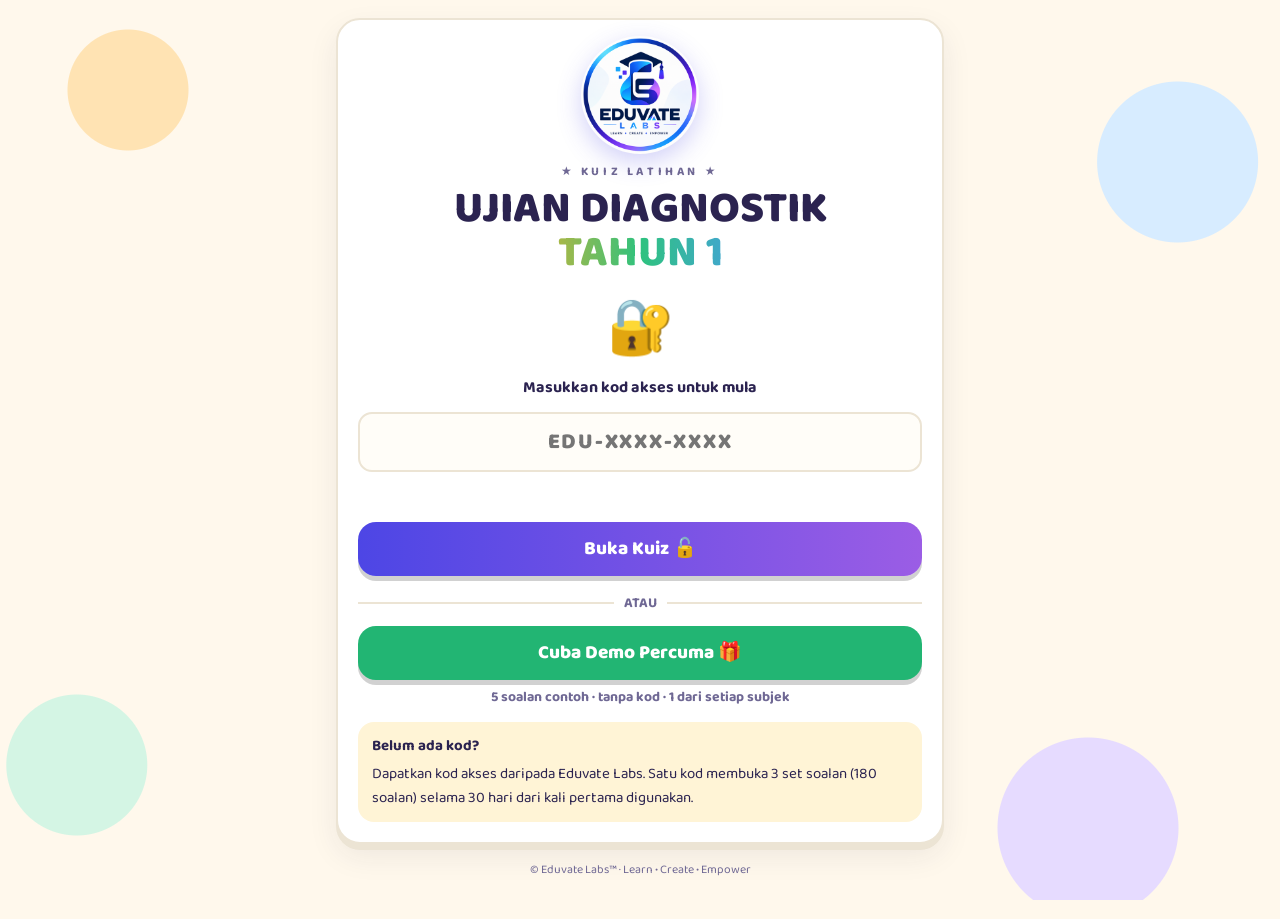
==== commit 8ee608a4: "Tambah demo percuma 5 soalan dengan butang beli via WhatsApp Co-Authored-By: Claude Opus 5.5 <norepl" ====
--- a/index.html
+++ b/index.html
@@ -3,11 +3,12 @@
 <head>
 <meta charset="UTF-8">
 <meta name="viewport" content="width=device-width, initial-scale=1">
+<meta name="color-scheme" content="only light">
 <title>Ujian Diagnostik Tahun 1 – Kuiz Interaktif</title>
 <link rel="preconnect" href="https://fonts.googleapis.com">
 <link href="https://fonts.googleapis.com/css2?family=Baloo+2:wght@500;600;700;800&family=Noto+Naskh+Arabic:wght@600;700&display=swap" rel="stylesheet">
 <style>
-:root{
+:root{color-scheme:only light;
   --ink:#2b2350; --muted:#6f6894; --bg:#fff8ec; --card:#ffffff;
   --bm:#ff6b6b; --bi:#4d96ff; --mt:#ffb020; --sn:#2ec27e; --jw:#9b5de5;
   --ok:#22b573; --bad:#ff5a5f; --line:#ece4d4;
@@ -91,6 +92,15 @@
 .opts{display:grid;grid-template-columns:repeat(auto-fit,minmax(120px,1fr));gap:10px}
 .opt{font:inherit;font-size:24px;font-weight:800;padding:14px 10px;border-radius:18px;border:3px solid var(--line);background:#fff;color:var(--ink);cursor:pointer;box-shadow:0 5px 0 var(--line);transition:transform .08s}
 .opt:active{transform:translateY(3px)}
+.opt.drag{touch-action:none;cursor:grab;user-select:none;-webkit-user-select:none}
+.opt.dragging{opacity:.3}
+.dghost{box-shadow:0 14px 28px rgba(0,0,0,.28)!important;transform:scale(1.1) rotate(-4deg);transition:none}
+.tiles.word{flex-wrap:nowrap;gap:5px}
+.tile{transition:transform .15s,background .15s}
+.blank.hover,.gap.hover{background:#fff4d6!important;transform:scale(1.12)}
+.okfill{border-style:solid!important;border-color:#22b573!important;color:#1a9a5f!important;background:#e3f9ee!important}
+.badfill{border-style:solid!important;border-color:#ff5a5f!important;color:#ff5a5f!important;background:#ffe8e8!important;animation:shake .35s}
+.dhint{font-size:14px;font-weight:700;color:var(--muted);background:#fff;border:2px dashed var(--line);border-radius:99px;padding:2px 12px}
 .opt.jwo{font-family:'Noto Naskh Arabic',serif;font-size:38px;padding:6px}
 .opt.sel{border-color:var(--c)}
 .opt.ok{background:#e3f9ee;border-color:var(--ok);box-shadow:0 5px 0 #9fe2c2}
@@ -151,6 +161,9 @@
         <div class="fb" id="lockMsg"></div>
         <button class="btn full" id="lockBtn" type="submit" style="background:linear-gradient(90deg,#4d46e5,#9b5de5)">Buka Kuiz 🔓</button>
       </form>
+      <div style="display:flex;align-items:center;gap:10px;margin:16px 0 12px;color:var(--muted);font-weight:700;font-size:14px"><span style="flex:1;height:2px;background:var(--line)"></span>ATAU<span style="flex:1;height:2px;background:var(--line)"></span></div>
+      <button class="btn full" id="demoBtn" type="button" style="background:#22b573">Cuba Demo Percuma 🎁</button>
+      <p class="part" style="margin-top:6px">5 soalan contoh · tanpa kod · 1 dari setiap subjek</p>
       <div class="arahan mt" style="text-align:left">
         <b>Belum ada kod?</b>
         Dapatkan kod akses daripada Eduvate Labs. Satu kod membuka 3 set soalan (180 soalan) selama 30 hari dari kali pertama digunakan.
@@ -214,6 +227,32 @@
   </section>
 
   <!-- RESULT -->
+  <!-- DEMO END -->
+  <section id="demoEnd" class="screen">
+    <div class="card" style="text-align:center">
+      <img class="logo sm" src="logo.png" alt="Eduvate Labs">
+      <div class="brand">DEMO PERCUMA SELESAI</div>
+      <div class="stars" id="dStars" style="color:#ffb020"></div>
+      <h2 style="font-size:30px;line-height:1.1;margin:4px 0" id="dScore"></h2>
+      <p style="color:var(--muted);font-weight:600" id="dMsg"></p>
+      <div style="background:linear-gradient(135deg,#0b1a4a,#3b2a9e);color:#fff;border-radius:22px;padding:20px 18px;margin-top:16px;text-align:left">
+        <div style="display:inline-block;background:#ffc93c;color:#0b1a4a;font-weight:800;border-radius:99px;padding:2px 12px;font-size:14px">VERSI PENUH</div>
+        <div style="font-size:26px;font-weight:800;line-height:1.15;margin:8px 0 6px">Suka? Dapatkan 180 soalan penuh!</div>
+        <ul style="margin-left:20px;font-weight:600;line-height:1.5">
+          <li>3 set soalan · 100 markah setiap set</li>
+          <li>BM, BI, Matematik, Sains &amp; Jawi</li>
+          <li>Keputusan &amp; semakan jawapan</li>
+          <li>Akses 30 hari</li>
+        </ul>
+        <div style="display:flex;align-items:baseline;gap:8px;margin-top:10px"><span style="font-size:18px;font-weight:700">Hanya</span><span style="font-size:46px;font-weight:800;color:#ffc93c;line-height:1">RM10</span></div>
+      </div>
+      <a class="btn full mt" href="https://wa.me/601113216254?text=Salam%2C%20saya%20nak%20beli%20kod%20akses%20Ujian%20Diagnostik%20Tahun%201%20(RM10)" target="_blank" rel="noopener" style="background:#22b573;text-decoration:none">💬 Beli Kod via WhatsApp</a>
+      <p class="part" style="margin-top:6px">atau WhatsApp: 011-1321 6254</p>
+      <div class="navrow mt"><button class="btn ghost" id="haveCode" style="font-size:16px">Saya ada kod 🔑</button><button class="btn ghost" id="demoAgain" style="font-size:16px">Cuba lagi 🔄</button></div>
+    </div>
+    <p class="foot">© Eduvate Labs™ · Bahan latihan, bukan ujian rasmi KPM.</p>
+  </section>
+
   <section id="result" class="screen">
     <div class="card">
       <img class="logo sm" src="logo.png" alt="Eduvate Labs">
@@ -247,12 +286,24 @@
  {id:'jw', name:'Jawi', color:'var(--jw)', hex:'#9b5de5', emoji:'✒️', total:15, lang:'ms-MY'}
 ];
 let SET_PARTS=null;
-const VAULT={"v":1,"iter":150000,"salt":"Wg/dGOfwr6vjtKynDx7liQ==","keys":{"a73ac23f6433fc60":{"iv":"49ec1yga4DWDJoc9","ct":"UP2t9WaOE/xmgnNqJgyx55XXiIfMGovgj78+96NhaqMCyjOlMTflKQJXaucktGgP"},"24aaba4ed4f0185e":{"iv":"/5ByyU9jc3OywC5N","ct":"lo5EVgKSQO9J3TM6Lbqg7zmcZyrpF7sc/tSRiHyo6alOO8wz7SKSGCI7OmDRdEYF"},"fc3b683b95a9b708":{"iv":"Lhwt1NF1TbYstfKz","ct":"SjoaxBzZhx0BAeN9RLQ6mnake9/LPj5Zt2bnH6k6a/65ioxtFLue7Uy1XSQqeMnX"},"e0f9fb7f20262996":{"iv":"7D6XdF384YT6ARKY","ct":"RKMfhRdmXzct2CFv4IM1BapOPvUJY6t75eJbySZOPG+SDe/RQbEXBT0u0I7yWIAZ"},"47a07789da8963f4":{"iv":"XO3k+Z7fa9ivqdHG","ct":"9Z46oUJEdSAHjPNf2hJlGfoUMUKyF2z/8wy8svhOyVpPr2Z8mVzhnTs1VIzfTtCy"},"7fe3a268f05e241a":{"iv":"FrypmnVWOAF84jfr","ct":"H8MLOvQP8Bgm7m4pDOk9FUYi/WfZPjyRApfmWAeoVnudlLxFPYkQPmhWUsmDZD1V"},"8f818af34785327e":{"iv":"PLN7kiT0YpvsRqVW","ct":"eLIcjirxM9W1ROCtE9eVg8X60nJcjok4FPQLWGYxzGfBXu4XcU5qBs4CkHdeiBt4"},"e314ca981b6e5f85":{"iv":"WcapJr+JZVn8Fw8D","ct":"yy2v5h17LWg2cEXeUG4rELSzqMwxVJT4I8vSwtUfBoaBdmEuYbjSCUM+VV7Q4gsK"},"0f405f7ecc357dd1":{"iv":"XDf45Hn4RBYn5dq9","ct":"9dkNgj/z8gS2B/6r5IsGCO7aLwxsrxDrGo1RbdTa1sknXtSCIYLu5Jr1HOYujsgw"},"0fbf7e463afe5962":{"iv":"WYKUiMgpaQeKQ/PS","ct":"XzRk6DuFrajNDRMaVFs/5LvXD49W6k4enQAUPoC+QVigqWDGM4NBEhIl9aGSFSEM"},"13fe2492cd810193":{"iv":"EVnJwSCSjaBjhR57","ct":"nBu2BaOd5JX2a+5BWPWoLZS3175zhUbt85abCctpYbzzbo+daDHbYNFn9zL7juRG"},"14098c5f7def253b":{"iv":"/LvFm93DPpmFL2Lp","ct":"7PGQkl8LF5dH3zGW6tGDJIRiORNVXkBuFKsiSjswlvwYnqOvxThcTGjpxsf17Hhu"},"917bfa48a60b01af":{"iv":"RaGWFXs5hZGk7WEX","ct":"QWSEFzxEq/Rj6x9M2Zea3tUPlPpvN0mMsv7koMxpnGVEjtAllwLynRhINT1w/34a"},"8ec141ded4404ce2":{"iv":"Q7U850bXwMOdC8DO","ct":"Bu5daLwu8Wrdz71MmM2sA5hCDWE+u2WA7fCZ4O6bqU4Hm9HHhabjnEgzaHRFELwe"},"304a2a01b3c0ad92":{"iv":"mGUsqb/pPSJnOU0z","ct":"noPu/peWd7fE6sclPbfGz04kYb0OoDuRp+UwzdLA4o4BFnMaby1c5SIIZoLp7bim"},"a9137e7fe8111340":{"iv":"dX9T/SAoNNUBq4Jq","ct":"KqHQLjFe5wb+qJ0UQJHk6zwkGZg+rCqG3uOMxLg0KuhniJhcpN3Nk72QcT17wCyw"},"0bb79353bbc3a28a":{"iv":"9WCNm5+g8+2puFZs","ct":"Ic4PXgHKt4S8GCespddJSqfcPV7ZKWctcbkER2/QpTL7uaMg1n2IM8W2gZQClV81"},"9323edba8dda0713":{"iv":"uiZgcwTG7Ay3e2p7","ct":"OuqrddWFcRr+0r1VLnDhe06RR8cw5dBRllIj+EW7ilj5dgBeR9g7ffQNw2VV3z1e"},"759a681b62faf5ab":{"iv":"lFLDXww8w3A14Kue","ct":"MyzlLAhXHyci6JqojihIPFLmExwNDrvEQHGzk5fXh3c0lEn8J1EpOjR/a/Fax4N0"},"eb175675cce7ec48":{"iv":"a0pWBK1RLzbLO8sj","ct":"9bf01hwhQ5j+uGbq2mv9WtWT3D3tLOGQxfjALYw40tYdP27gno6E91Si3MRE6ch4"},"8471fa3b33680db4":{"iv":"rO3XuOwDeCjCSUCn","ct":"KHdR3Owp0wflYNyWM0eA3nW3Ip6uqFMs59WJbC+dRQ0AVK6losyGZg7B+WjWLAA2"},"7d5e588fb2ae910d":{"iv":"FIyjUIL0B4npDM3Q","ct":"LQpXxNGDFRjjnAsnmMehNIIhpHYz8T/BlK9rv3kQZ0h4AFfMoyZt8thp+/3d3TE6"},"c9216e8a1ede2a6b":{"iv":"09lM0uB0BIPQnyVf","ct":"HBlVaJjjWhahD2oZy1zMrdHdPixjdw53kG7IpS4oEf9cUtj1E+x8M+jGmDcJYg/x"},"80300b259fa91a8b":{"iv":"rEw3EIeOwtbiEOLk","ct":"R8mmd1popmI6SQ190eeet23UsOVgbD54jk6VMLi8yoZ8ET0fxQKm5tFGiMF6AnqC"},"0d4f9dfad97eb7cc":{"iv":"9H3GU9eYx6894SPT","ct":"+QSqetFmMpySbUod7528kLX+HVFHczCFy1U75htXk8VTjkJvaXtUk1dQGNJrgMpi"},"5f88ffc08fa9a276":{"iv":"lpl/sS0798b+1vNq","ct":"qm9OWXj81/fqBdI3S4xlL0S7ovYXmRfucWMySjn3+A4giBjtWHvvuuJwkbaa49fE"},"e2e134ded5bdd0eb":{"iv":"KS8dEjkqqrD5FlBF","ct":"TGL4AC5EqiP4SyGkY+1LxgmgjcsTtCITpWUGg+SctlWPMQu0N/iHA9BxT8XiXzhO"},"32d7455c55533e9b":{"iv":"S0DLi8c6Y/nSZKV7","ct":"ZZnj3Fq1ICbvOoB8TFcTTJzmFfPWQkZSB/QX6YOq3EftVTDvWlIZWyO1Lrr2SG3s"},"681d7adac9a1b6d7":{"iv":"y5veP2ySrMyZtlRX","ct":"f08obGczxsEtEfjicb6aFQckQr/L1WOMi8PROrqBduMszIu9VDCHgVJkV9f1zAEN"},"ea327c2549f28f0a":{"iv":"6HyG0wW6vbrzh2US","ct":"2XOyi9BrZ3jFzGYvCaZpseAxLShQhFHcFRflRVlzI9hh7ZG5QDG63wDXEAAqwySV"},"7b7c694568dd1f91":{"iv":"V69aHxKPs01tmpr9","ct":"tWGPMplCG9ObpKLNUO0XxuUZBNB9Im/iILie228S17nUI5u2WxecAX4rHX3fthgO"},"23906676fb0327c0":{"iv":"kIiy/7YsQ7qe8XK/","ct":"kGgcdzwPJTCziLQJY2KOpkRY/9OR5eO22LljhOvtpY5TV4flyMuq6Mm9sByjn0dm"},"83ca25c6c200ea3e":{"iv":"TTuOPghxcCzPQtak","ct":"fpLVrmUW6VayqWO8Q8GP6IiXZCbo+fTMCB8nvAitouNByY6fy/MnRPxEfLJcQlRD"},"8bd789d2bb0074f2":{"iv":"o1VeCPXkYrzmRD41","ct":"T7RFUO1aCr644QcCX+KUdIkpIY8F5qMXxaj5tGJ3/TKWozXmWBXb7y1ZE31G0d+j"},"7cc44f6d3ae78900":{"iv":"O1jV8Ui/UF3X9KTh","ct":"PFkXwtqt1PJd3B7tJDwMxpmpD3L8nM4sKekF+V58gYZO6wBnsiIyTGU4j+ukotnL"},"8c0eb4682216071a":{"iv":"k3+NaVJFdbGfWtoH","ct":"EQkHIl9o0kkWP9IjFMIjCFbmMeipBGljrNRzSodhcTcqhd6rl+Vw4XKptKmSqQwU"},"ed43d63baa12d0bd":{"iv":"p1CdQsyavJp1Xzlq","ct":"taByZd5/+a5Lpqwcol3ZkWLdGLFR5LFXq/qbQqY99+mMsG4FlZRJZYMNWzM8ypFI"},"868af75db8c9591f":{"iv":"UvZ7854AQO3hqXhT","ct":"qBQNRBKtqSvwjLLGrzsVN+FO/epN0O4k5hIxJX3+i3zmECXB3dEAnYHbsNMplxgI"},"f654323e8862f878":{"iv":"BTgX7zV/DComIRh2","ct":"XiF4OJyLAB2k3U3n0ayiuw0p8q3W6uF2s1/JzllvdKrcPoaniQwr9N4tK22Ya/Sx"},"ec6ad87a0ec0e7b4":{"iv":"+Jr70BQxq6nAKUZm","ct":"QJUncdSDUHjrxHPFT42WXInzYNtA5I5iV6GJyH+qB3AORrPwlaLXViqmqME5YB5y"},"a41fcfa4d482a261":{"iv":"yEdli5UgLaMcMbFe","ct":"rPOMjjFeIF2LqTIo6OC3nQuVFmzBywZvAyZAqtDnyS/d/+WMh0jLuXOlMpaHaVoH"},"08bc5b7329c15649":{"iv":"GZqLWR/tgalfiugS","ct":"oNXZurCI9l1+0VwyB8jaHRN2WdeBJIM/BIjCvFwxqtT7ElRrFM+2nCjpgFmC2/er"},"6caf52cb55c04919":{"iv":"cnuoiVydql3dOG/E","ct":"s7zs35F23uE846BXrSv475edUvL4LLS6354sRQYnePxgNM0Z17axxKI1Iz2tUJPO"},"c93d98e627f8fc7c":{"iv":"wVsXZUSaennV1U/T","ct":"UnbkEkLF7awfHsswb/BM4tZa5265nae8yATrITwAKa0AbV/NMqKwTdSmzep5Sd3z"},"542541e0ecf2a4a2":{"iv":"YZfNl4H9jL/FA0sl","ct":"dP4PZEgoFOzuT+EsN2mPBp1oD7uV7+l8mbyX5l6nwDdT4dbfpPEn4gXlDePsahzb"},"1100dd1dc96fb37c":{"iv":"xkfw0uEymbgcsTB/","ct":"xHwnep3O95DV3jzhdBRtvP8KFNej9LGlwOjG8f8E5wa7O6EROl3tCVoaBpTW0i/P"},"840145bb87ed3631":{"iv":"9H06Hi6EHlAFZwNv","ct":"f+IOX5sK6h8fXtsZsJx6eCjD+MRUrQzSOVuoelmiVIYa7RQnjTsiHuF7frXJEjdM"},"e78937d1321c125f":{"iv":"y4pMg4XM8ua7ve8S","ct":"PrY6Zd09q4rdjEqlpXsQxexRBLLotfOwtm4DbFFaFCBtYdYAPhI8JiXbgOwC7O6J"},"53d5127159cf2aa4":{"iv":"FnoE3l+2IQysdUsL","ct":"8jI8GtP7RA5p+uYfa2w5cy9SqDZq1drfsL+FaoSMXcdnX3JublbJvAEQ9Cjpdptx"},"1162241204fe7570":{"iv":"eucBk+3HVOxSlM5a","ct":"0vmiKvQSe6/WcejCii1w60bgNfOgmFIL1gcB+W1AiJC+CDRTKBiHOQKUIwQcnICn"},"78dd20a6a7f65340":{"iv":"UHTGH+09t4omTqZc","ct":"L9ZG2j+QpuUZcwUxhJFBbYXNErwxOcpQj58Oh/2ldYE+PX2jdxHqmUkOLXb7BfmO"},"81668f884427b234":{"iv":"X0+jMo9il0zd6cZY","ct":"02yimFin8doffNjby5hTCoL5u8uJGX7clnemIiaQ2zlBWB+vjgpph0LcVJBG8fdX"},"bcee8f92f9887450":{"iv":"WHtvPEYv4i87Semq","ct":"WyBzDrw856kExC1uys/Ag7HGrc3147z/EcrGObN07gTZRlBY76SlKem8+vx26WNs"},"e3545316a15015c6":{"iv":"wx1mZw9quCXO8uKv","ct":"rTwR3tzpKEqkIS4vKNQmXb1xE9xXiJuaGGB8mHr7r+4NvMh0iu6nZUcdkUsq/6Wd"},"393ce75b71b20a1a":{"iv":"hzyeZ2k9BsSH0LA1","ct":"0sXXeJph9K64L9XZwbvuI0ZAp1p6ypxKa4Gvlf8GWy3CJHnsDT1o4QlRviHeWa+r"},"ad414ce2bc506f97":{"iv":"GBZqd/neRH1uX5b0","ct":"P/PSIxtShyr+0DaUbOdsfMMjtQtqqD+scJ4drOUCCXymTJJ5C6VT3DaI98/bzFYN"},"239abc1ebc175a61":{"iv":"7jrjl2OhPX4hiIyj","ct":"OZ1se76n0gSTWOrNjHGu77ytM5PyW2CofjCSD3zlIQxmtWQV1/5iSdUrM97/xn5o"},"d80a668829d3543e":{"iv":"Xf2klYargFeKDlSq","ct":"Cj9ucAYRvGEe75Xx4gERIEd7IZDANuyd+HBk8o/WdwElyT13b52qM0QNr22pezAC"},"4ae2014231473aad":{"iv":"5rztdhliOwxbhBPa","ct":"h78F30MfDzBnFOAB3dFGe9FkfFAYD/vlpQBL+hbKjI/PIKG+GPfs+TkkYr8nWtl/"},"10e69e9b57a8cb22":{"iv":"LCfV40pSBehw8erl","ct":"6T5XqsolC0TPnFhGMAiF57rYO3CfCuLWC4OtQxhKth0fkVP6quyd59tT7qcdEOC6"},"3cf979372154a028":{"iv":"DjHijQRHp3nUgi+A","ct":"3ckJ95rWxdHzxZHha20YBKbxNbKeYJOtjS0n3O9OtwfwcqlwG89Qg98894ZQ3yDg"},"0595cc1295ed7678":{"iv":"TQaJjIHM6mpcphIY","ct":"j9TNdmfIo+xMYhYlOVgtWtouyAUp4UPZObgCQW0gImRYyERMzekEbggMCmxxvFvI"},"e04d69bc649ba439":{"iv":"MLK22EJbpXubx3pC","ct":"U9ek25Sl9W7YnFfz+XT8cisZUMqtydTybEDnyfng3kW6zeNffEwDefSmh1l0pog1"},"1c3d6f2deffacf6f":{"iv":"1NHiKrNNtl4cZneY","ct":"2H+31KMJ2zPU4Y/updkukIKzIL9hjjiyH53qUORmaqMdn+r+j6RzRwwNpXneJbr5"},"bac7b26bfbeb1520":{"iv":"3rPzZ6QJVsy/wLUb","ct":"gKAgKprDjbirAFxqyS4nFPYIUViEq9W9EGpBSEf88WLl7OpI9ncSjepkKslR1ZUe"},"cb67664c2dfae952":{"iv":"dbP/5gE9Oo4JXF+w","ct":"xAT52/a/XP+PzLu8wXonYIQruKHTmmH5/2J6Gu3FuHb0aZEkBYd5Q3l9PCps1n+T"},"ea097cb093433dc9":{"iv":"Dvf0YuTHjuvV3h5S","ct":"ZWKgleI7lC/sOIUT50ipJYWCYHbncwhrrWMz9OE03hWcOiGHzP8eYoQ4lTjCqNb7"},"88cbe0473a4c82da":{"iv":"NtXgXD51QoU480iK","ct":"a/WPkRCJ0csAAdQkSw7aSBdpKcAeA0uKEquRRUtOC0bs+yF9SUvUjEH/wXWgSKWN"},"392c8443f19d1ae6":{"iv":"NRRHMEciqDv4L7Md","ct":"9qpYJU78rHwvxjIM82j+nokjeo1o4cvaWei1auu6VnaTaHmgm/6bs2dzfbPEActr"},"e34ae4b63bcfbe2a":{"iv":"BvdQm96KB6jnwXLi","ct":"/7kUj5kPmJfbNkX805ce+grZiaOjS00TFMv+ChNLhhKy+CnLKVBmQ2lEGaZiRzSk"},"e818d984c9fcc43a":{"iv":"TNczw1X9iCe0dEei","ct":"jwsxduTnC2EW4WEg5kFpgoJZD/vsVridztxZ0VYsC52OfwWUSPNDF50OFKJJiS/R"},"167173954842efc8":{"iv":"zh7vxHrrYxv/r5l/","ct":"cLTpHfBKaMEoX8EEzoIXQq+QN6N53jwQ2JvuDu7PAxvsGWe5DN75u6cXWPvJ8JTH"},"e8606095943a2c6f":{"iv":"Fzs039TlS9eYDHLj","ct":"6x13eG2JYhDFiN2Q0SN/uyM1cknP6nt+YKtlDqd0rTSwYrxQ0CWi8UI/8/v2jG9o"},"0450c8f224525242":{"iv":"FiP2Sf8YWBuFfQgz","ct":"f4IBaCS+8Zf+6I+fAUAz0s7W+sBgD3Pas4h3dGwAQvh7YyrrvCkFm6ln2p1I2iZ+"},"ff2c0c317cfde5ce":{"iv":"GYEaV/KXjwd+KO6i","ct":"IIU+Xvyk+EfnmTIWQlxAez5U2FaYlZX61EKiUgkJ2oaVKziTKXSDsWQlgJQnog9Q"},"09b00449099c9b69":{"iv":"S4ix8lExpRNQPWaG","ct":"AsF+jTPXFRksRvxBy8Ni3V8evpZSH6griVo94ktfwqdvwzDFvIbSqdfrX6sOOwiQ"},"71e6f7bed90f5ccf":{"iv":"zWjJSLokBpfu8Mq7","ct":"lCydE25Oakj+DPaOvWg8m/yH/J2CJ587o5x6U5bLS03O9bTEvP5b8/9f9AH5IPJG"},"0e74e30345f6388a":{"iv":"M+bVIw++ovnKksHP","ct":"Y1Ou7C6r9yR8gCcKLo2fE1HbuJmqY/RfOqnCA9YgZSN9glzBiQdrUe3E5ycDabPq"},"7ab2ede569157b8b":{"iv":"LmKJGIjo3rWfhJso","ct":"Wx/HObBNGgdIIRngDwJIDiBPVG+FOxfBKcXk4g11lgsvKjGSS9aFKv74ufr9o9PA"},"d224bb05791f6d11":{"iv":"UpaGu4ZP9hm8G9gz","ct":"WPY89aDH8xnHiA8HVo5D7fB3QWDFrHql0q13PGrXMpkure9fplqNyGXLzZc3xmIy"},"2f65aaedfb3f4341":{"iv":"i2gq7Qh0yJv5zgX0","ct":"v6ezlgjl7xm/rH/nniAwA0P4MBjtU4yj+D3q6FsN1jpHq+A0TXmYqjq+2KIR+Cw0"},"a7f5985f2b8741c5":{"iv":"wWwXdUtPxDZECFAw","ct":"4mAUN7901hOObxBtD4X/jAzQ5qEEpKyZag4Sdt61byVn78p34yFKD7ONojTjRLwn"},"0ecf35ab9112118e":{"iv":"HKfqbK6h/nXwjID8","ct":"9UYMxbLDNr+cNpo6r2EIktjHO46Bw5cpQfpT5dwosUZ8gzJMJH2DYGT7Pb1UYdzZ"},"e7d012f200ef3a23":{"iv":"xaJ2eZyyoSxh0CY9","ct":"7OaRUedGwq/yZ3uoMyYbINc6cMWuOGMzfsd0Q0Zj8j7uAaV9XsxAOUC8KLZ4s9Bn"},"0fce1ee46bd194cd":{"iv":"hNYDOyMtDwHnZh0m","ct":"98mttnb+3u47/+fI6XB9oFisUnIgoLBCQxFG78Fi6DoYmG7cTYq/+PdgB+yq+crd"},"8346abee55742799":{"iv":"JDWrRQpLM8EgtaY+","ct":"virZXV4TSrbHUmdTM/TXba6gofjTtjQcOGCJNXMkwCreE6j8u+P/fMW58coqE1nS"},"9b257210793f44de":{"iv":"1PFIWpOwTQZTz7k0","ct":"/H2ls/a5wHRWGo57KkqcdEipKkUPOh+pXc9dcsnBtOeR1SdjiwyEWP+8ah6C89Mj"},"706a7d45c33ffff0":{"iv":"yRxgqmgbl4DYOS7M","ct":"P7c4c13a8vx6nNVDHRM+h75VZ18ZgrM/AmMtPippJqPLBLlmXbbnwBC12J4NIRpS"},"7d854a42182afd43":{"iv":"Zq8zo1gCgDYtgSei","ct":"3CVzz4dB33lZfqASJxbc17Li+3akrzSGpgHx2l+SL8LcWqjrikOvQrCV+VkmgMUc"},"650b95e256c53098":{"iv":"MolvBv//kBY4dZnB","ct":"Jl2fUK+/XXCNyHMYP2UHWt06kHaCErBzZFTFREP5fMx0nZGihtfUr7KNSbCHmaBm"},"73784a3456165c0e":{"iv":"cT6PJ6V2qSIniZO7","ct":"IJXqPQV+6tLiWcJ1mxKj8McgNvUL1Cp5GgP+CdQihb5Scf2rL3KJOr2xIteBmyhD"},"1eaa2528b23ff5b1":{"iv":"mhh0pQvqaMaiEZsp","ct":"A6fkRFTzXzGknshksLduBVMBrIK2ygfN+EtS0h8y6flynKOet6ZijU8Vbsqtpt1s"},"095ac07e47b44d98":{"iv":"KAIkzBY14lHxA+++","ct":"aLf3kPQSThRsVtOVhZUnlAqF+sxlmvAJrTkuTG1I2mPHU73h0A+PbGTO0vwHJoej"},"fb336e3db3ed9934":{"iv":"dAEMLX6u+oqMuUs4","ct":"h8huRNuNFjXCZlLDzTwI5GRxjNOmcpqOsCaYGg/k2qsDjceEnAYPNw46e+YY7Svb"},"4dee8320f921903f":{"iv":"Gzd2Nu8XyT+fh+xJ","ct":"CDbr8ufma8ASNJqY0pxsxxsQlJKq0IFXK79Mn1hFSfKfg03XJioENElqMOYcRw9r"},"7ad3c7f45a8dffe0":{"iv":"Ezl8L+Br3y+rhbcA","ct":"0mMzi4003inYIuk9MICTaoahdvpPjJCG5PRFLjazzlAZsWyHAHZ9gplUjjNKT2ut"},"788bb7095dceb26f":{"iv":"W6BOpoPJpR2atd21","ct":"dUuAW/YagblmfG78mljtcMiO1X8Sb9SQZSRfYizY6SQKYVeJ7d0OvvXxughRDrDn"},"824dab109cb99a74":{"iv":"229Vfp32P6H/XAZd","ct":"aefoHEuSdU5tu33sMgW6YmC2uddMW6Tsg6NBDqL2QvpBScOwOz5s1O6y1JRhK7sM"},"e53c46d1fb211eb0":{"iv":"V6ik0DLu6ewI5knN","ct":"j9xotWRUwEoWoBkEWiAJiaiKmLrEK5EvuNixQXQ1D7DVXT8u/COqP/WhhP71uW02"},"78d1986338196e9e":{"iv":"5FKifnpCzNZFskW+","ct":"YvCW6wKFMEDcshprROiosM4k66aKNyf42jAIN2WKWnGaeZRQxPEtb/JHLgPQNPk/"}},"data":{"iv":"HsmJt1UXZ93jvroV","ct":"14ISA5rf98YQ/j+GS/Hl8lTG8et8aekq2lmJsBlV77eqMGT4dvJamblMIEn2TuOLqz1FfW1fgXzyFQy1tJtzpO66JiL8YPCYsoN/pXkeQApQeAWYxLTWjfJuufP3uuJwhfKUBRgQcsieP5rcxdY2BUAV2PVJFhFcsM96MCLWH6DXNl5AS4WApkC6kzGu0tzTvkYgECjlztemeC6jNmuxbc3c5vVUMYadLfhN+LZ1AEQAPRRCOGVvPsgTrXouVjPXqVWzQsYaKg5Sj8LjOg8lfGT2wU3AUFWGuIp2xt/bYsdTZytRkk+t2jnl3cJZpp4o2iK3kOoX2rNkNkgmVh4lewT0AKIlfhONXMYtOWaBjRg7KK12xWckQDAsMKNhomYXA/[base64]/4ZFqnOFhgfJ9avckvwjuH1dkLwcK2GplWSVYukPobAa4LxGzEAnqfyNLLvXtnPndhRWyTrUVEFN5YPxr09lXk5idsc3aady5r9SYceWNwqM7C32yC0853IcSMoO7IDeLG8kgtb/[base64]/o23NUwSfRKVrN+Yd4PgyqHBmckSqtVnAAyI0SDGCRLng47h5D5J5llwHrflohhseTsyNCMp7r+pZFNng1/KVekSk6QjAtB5hC1XTNIOJB/DfD7EIubIi/NvQ/TKD0Exik/NL3S7u+JGMJTyyDgHjfp5uU2mNoqpcc0LMCFDjN1dhurC9Ua9SfCz1rRZeewHvPYrtwDujvjGKhtCBUDqMC+N4YuiGEwNOglBPYPGuKDMp2Bs0B8MaGRUVS6sQrC9BNlurmjvE8krIGo06TDvL6arQFqy/qYe/j+uYuu+cbSYGrli2S6joff6X96q6/rB/FyMfFvRtj0SZzfkS2mMbWCY4ePnkqX5bykrKfBkIRowNYRin9DQnTZVXIzhZjDJohpvMJ7IjlcS9jJA6cQ+1WvQ4OUqPHBo3BxWQIlPe951IXh8PH4g6IMys+s/Z6zps9t2bCOLGBTbkk3Oo4YfAgps5yk3LrnE7K2myS40wU9SJT62QW+m/oo4o4S7a7+dVTw3RQyPlb0XVnRIbJcKiliegXZt2IMCKCgrv+Hk9WMVbtTEcGOORS7rLl251C/iwKxSb4AhkBDhiIbNR60MHld90w7UD6j5HLTVg3+el7DJobtZcXDZwCQW5mWnd/evhSbuDydI4K7me4uGz5AnoBPtkDqfyFN9OsBvm2nT0ieIrPlicOlKN3DK7RtuTQBJY/VZ6ALgupyXvYnn2pBbwxO53TyjnuBdQwmUdng0K58K9TJsMXBTjJ/dp0zGf/fyIpwQlKFr5CGSo5qD9R0WGf1uHYHKBZR60Neg7QVwbn/dvgcXwgpW57pYQQ/8EIH0gzfl3tul+/yl2EPBXq6nJzmd1S3TIxh6DNLh3PqCRhIomIlM6QdMu/7/dCqvjq2MjMMub1AxVKgI49UCHWbrBVzNCrBBOh0rNVnIgQXhMckqchzZSsYcxGLzukkxRgoOocUg2c72KM3uq09AfyV6HgO6L1uDKutOtUJfH94gft6uVhPYQoD5rGB/zF5jjm41S34Do3yZLaEpfkh7ntTZ6+Jcsz7acS/pQA5o6il15JjbSudCj91Yr8N3yTFhO1WNlc7q3v1bNPV9HjN4dg9ITGqjbwdLvykl0LmIJuTQbFbkawCTGOCVtgrecCFgS+ZOGOs/1fP7wJG52Bqo87/TOB1pDYhTktBvTUNt6cegMYtMyWocm1El6C+JEFdmuXW0W9mXCT1Uq6Y0nmiY2ub+rhm9bDHyKFiZxFWc90CL2BYfwKSuXEljmw8T2xNuMx93FM5++mOJSj8bRToBgpjoNled+V4BRUk+ykcHRFhU1i2ua6LvB1S78T1cJHekeVletmUoXsKGbCWLeT/P6cGjDCP5kEd+OljaW9v3udTI55MYqkVvSN9egotOAWpfaOX6dQgsy1za5IQVj80H4xMCdZNtrg7tLv0d8cnLSkZw6RdX29P3Pf64eNbJv5VPmg1CrfZ/9LJC1ddpRlnbv/vawdtRLXWndmL1H0t9jsEyaFkZ6+VkWC58L7WgnYP1KPnu5/4O2re3QooDD1tOXz6NObd00mcpx9QD00RbH6XGT9Pgsk7m8NZmiNWmXgrGz2iSRIFL3zQKXPCcygO8lY1R3zyv79HpmfbW3ZiTWbkiXsl8kL1fx7j4c1gEUBFnc605IfLEeiUtaUWhJp4ytiky/uUyXE3fE1OAt0c3QM1f1GdDYt7T5XU8dXH8BabIEpGb8O5RP1eHXqc+xCb/xiQSgoVMmPitkdl9evhcrvaN9iMckJO9OXxxxVdPk8wrTEvZcpcDw3Lb50P8RguIIV1N6twEVLAIPINDiu+YwFM2ojzFgB5ey6Xv43aUwtcS0VFnZkTcpcXsKFVtONsaWVyHtIJ/okot7KIam88EAPo28Wcupv81N7/FRsZoboMsPw7wrRZ/7L9+HbjjcuaSMr/hBwmMUK2t8y3A1umrxFT4f09KrkMfDvwhlMlU8ljoP8o0/LDo4Jlp1X1UXRPGtJI/+RKBvvws/J/jukBpoCdlrwyZWHK2mqDAhYl155O4FdFLeBj82i97psU7Y/oaBYB4pBLBZ3FyQXVJbdRVTFHYBle4EeypYkH0SuUg5G1eYYZzdyLybxtxaJkk6C57jCJHUk1f67cyVQd7bxX8Z8Nj31Hg61RKEhRcN2YboiGyGz7JEsYzEjhQPSku8Xel9DT+i0chPz9mhpKcS7pYAcjpTmfQ2IsO2NllkdvEU7lU8VazrLE7/dEbkH7wv+ysoysmoWR0e9RZ7y+3lWDxzeoLYfwHOVa+v++0XHm/4SQvDRyc6uUx59hBM2zbC7ADVJFFZI6AINkwHfmx/G1r6mXG99JgtP1zFnew/V3gwPffStprrhyqJ+C5kZDjNWq7/dRqnkZSuvfBfPM8fmJCrxVLucmdl/VfuQJjsqdrk1rSNVilJLgUpTk5tNHQMcpRGZMBBBg4nG4ujMdxrr9DwLQZ5Sz3JnIQJTpckXS/Eud+PNi9p6GHJ1TMWEONTNfH1/ieJiDNKyXAom/Rx4UKXfNbBJmcOgu4sCUASmJc3GbPvgO5jdrvfRv0mOx67mqJGGCWtLgg4Bfsjmrx4LxAGnj2xQx2auX+fWidHeOrNTuiSApgVh/ewuvX6KaIGhYo62AnqddRYW2dd4hTg5O5Dag+BcgMndANls2KM89kfIq2UPV/xDf2OJ6V15cFJ9kdHn98+0fvIvOPKxGv9iEzOJ0oQ6o+5IBCriznsQnkOTBicp2JaDUxsUGhUibFZ23VLqXvzsLc+BV37xj5fQSw7sMbLaU01z/n2tSSiEKRMeCiUPIiHLcB/[base64]/pDwMAQyhATDy+zWIY0EzUKweRWoEdHKwc1lQhtyprOSaVXV8CUPuuYJY6CBt8/TvhH9yshNdwECcLqJDRJku7JJIBGo4QScWi4i5KXkN8+cDlvjx0DQAT73f/okRmz7sLJdK3mCf8zn9/LU+k77g2/XJxLQ61/2O+2AAMirAYYlxp4BH3Hv3ShF9Ig660WmRL41zlpd0DJt6uXpLhqFXi/EDzceg1Fuf2LUm7DGz+2ka4aW08e+SHNKLqc2SLN2eM6QwXZVc2hXEXxOOMobDm+eMobV5wQVW54MEDzKygs8r3DxnfzZjDBKsA3kjmfx5j/sOfPlRvGoSYiMtjh8fIpSUshiNfWkljgeQK+B3g3dcHjSwKP3D8ppaOFiRh2ZoVq5C3G7rUDfPQVuh4AbYj3qzUc/zmfdWY9wJwQNiXcdLTtrx/op8WJLN091x0IBjkm5GAgxK9notP+FGh00S08dbmm7PIhVJw2anAriX6/dQ3qBsLQf74Cngri8yxjMDjhIOkAPyhcekwSyRnunMHw0EiX91R45XiYqv2p2IeWbqzHwhmx/MiiZX6mqFF5xIlX/H2uXuSk2HyQokYODMAg7KNsugzpSBilSCbGMa0yP5376Ch+Iw0a2hwVuMbN7Ng9FPKa5KXkecRfHp1wzPkUvO+3X7YP0gtonUQPEIJWzj2ZnoL+vBbEwimZM8w9RYowOj/KMMHpcflph2nUeHYCWatSjZG0s85hUka5YO48JVcTaLg9eCPdt9r5vkxvDU5aJwC2BAUpc2Bm45RNVpxulM6ZtHDADih1O7orbcIJOCc3XczElOMCbH3Kbg6tQ5EkSMhC+JpvBkOMVJE3b/qNpdYOvF79ECZyVIQttqAL0Vz1JtHRXYaCCqJ2au75HqlzHhKe5GuDJUp6J+vUirp7ErSBs0Ulv6iyh8s2D+4mxGn+OdGg1xxqsOe68QxOAi5i38sXyrkUtG6fTfQDVI3i+EDI/vXBDTeRttr7kvn0deM1tJoHo3ysXq62z7J90Xx6BAfOZeBUR+oXSNvbE7PWQ8Ae3ZrMrxOQIveBFaAezy28clHwgufvZSq+qXrLZLaNExDx0t681SoOb+r+Qm9m0BR03Q22vi/zLasP/tHRWiKCuc/[base64]/[base64]/2lXC1d6V/34zOU3CWlrhvfugGDgRkXwmvRNH/2bMIhjiAaiPHhtcMghcndDjM1XQYQBHHz7orBW2bC/R0OntHfisly99L8KxWzSUQkS3pCGHTH8hJCBW5AfbLPEnUjuwWZxpzcBoGjJsOCljEjNg8vvzOm9LIU/ljd5Prr27fEHYje41+eGUsS1Hekjj0eoY3SoDErEs76omD8vE32k/Ui+e69T0Wyg65tLpG+vI/L+Oxlsywkw3EsRcr/s87IGAs2w+DGd1cqwVlemZwAzV3q2nds8LAWPBM6UR8fpYI3UkwWngqWRaZ28xp5DtT5Drd3HFzNWePfNTroJY4/lrW+R3WgWva/pDFE3bDH6CpcVid3aBs0jRNqXTtklFD2LIT9+qsOFg//imurzQ2VNYQNOuXzenwmlBOX8VOI3Rm6HzdLkYhWwIRjcpseGX0AONRdqxNu9n/gxo9UcvHmvARE+IWTIZTglETuM9H3glqEfIQMF08+9jVwtQqb7hiNvCHbO7WH8trOsKrm9ZzATcu7hvDJ1A/2udaBdokn/mndG7iqRNKr4HLKMiASGMy5U3y2n1skRvriHT3rU2gSVCVR/2CyFoxsdwi7JdoKOf9TMdeexQDawvxObcVYT7J/Dk90Meoey93BiythxGHAG+yw/lPgGVQmvqi5Y7PwRzndVECf44WCQGH/xtKF7TA3nWbqEpc7O1zqcLLWg/PdaZaAYqLisQQ8hBZLgdHnR9pSqiotYjkLzihkXUzcQzXHxm8OByULs0BYZHetEXjJd0dxNvjuiEPC7XgEv4BHFK2yKIakBQkv2ZYUIsCUbCMS7/Rkl7B2rnb3RAKCz8xmw5ucSPkxL/PRgWKOTZx4tZ0Cti6R1mN5JsTn0jG/dM/2RW963yad10jokvbGOA4rt/EUMSIVpJcuYmiglrwVyx7yn4M21CaWprzzWrTAOu2nT5v9ql2ODO6D4Mv6vq6nTAfTTB5W7bhMzwOuG5A9AYmiS9Tb7BXdD09MqAHYLfHsvX/vo61qNy/x4FR64qlgz2AMu9Vslapq+bzPvOCSjlnw7JxOZqBq1UEDUvc8BLL8fyUWPB/3sO/gcMTOLjuzEPtVq2mcXOHK1SE7m1LdihGBLbEg3htQ3kTk4qVyxkQGSRKNnGp+ZRZncgvLOPNX8k/rH5oOvITFamQLrXDXQkW52DPJVePaE5D1tcC/eIjDrK6X3D0IXHLjBfdVkPJUf/hBn8lrLZIMR9I6zi+6T+nPiM9EpUyKIECn3TQTF0SeO9Kv7i8cPVOjSkeVUXHqAl575qhtmtXpPvqx2SODxDeBGNBNd+45fAJoWEgQSj+Fxy16iRCvp8avxXhZKVq5HFMpCVm0xLuCDzMubsWRRuc/[base64]/OsA/hBsEl99fLVtGD9FtNhAOiJXSWa2OBgnCw4P3p/HzOGHqkkJz49RujWB1EhjZpqWtNQbaUmmTtXCsIsIyRlrMqSvWYx4CIfImRXj+TGVkYzkvT6dp0g/QDKmmn846AI5VeLzsm6CQttECxFxJyM41wCVA4c6sQVIR2gJQOAMgz45fyp4kmcztZw4XoaJvZzKFG+mvimBjuh3hJ0PDb8K4o9xM/XzNSXkioPNy5Ii5MmfOwK7AKv6NVFlujhZLeoxthMoWNY6EF0bZZQcKbeItowh8osVfqCXRqcD707bdJIbkQCT6JXEjeWv0FPvn1VcWAfYZcd4zxm/HPqcTT3WutGBrb1++6U02VPNOePkyuztDAHHvGQqOBKm+GlOAdSVIf4EnWb0GmfUJIV0ZBRMuMe+I/gSXopUj50ylPmDTUYISVqnwGK3+UG6Qfr8I219EjJtFWkM5bK13sRfsk+XO3jk94QuSq6aBJ5BYa+kBsdnRZolV9Gaks0ATXG1FumGTxVKu+H50NGgqQO8XfY9IT8gTrmM38YUUVl+fpPAgTWDerQOSuSqX+d3M67wFoe/[base64]/owMEF4Sqq1vV57n34alX8hQ6m2FXMsfDpzWF6RjoPlXmOgQxDif0hsB3W2PXP6pChq/OEiOkamvNgPGe8WUOhkSYGaUmapdtaIpFUxw5vxWm4Kv+bfdILf3mgjzKXGZnFUyrScVmThTDaXoPR8BYKwb38/OOBC/LSRzc39Y1lczM/H997IYh0fdcJNKoVqxfwpFeB8Z7XzkppOhoCPQP01hM683xIUdMG4iO9BpOy6zIVpcRnfo2ETevw/7zhvqj+OYmbWBbckv3Z5dr0X1sWFd17Ny3adh5jcL8/r1MePyLoIaXw+vRCUi7zN8Ck2/hOK8AM8k5yPZqIhXk7AlDYbfKIrc9nm31Ybqm4OGKSw6oZ5oM4fpCn03co8FnUTxV+W/1fQqDBdYf2fe/GvekwKkk/izH+RusXwsz/fvzZ0LRYJDZ2WuaJ1/hpeep4gCX4EXVDxYXddfwQFP9FUgaZnxlEYnxxLzdT5cVUsWxWwWl5WNqeyDf1khaT9Lnf/KN8O7rr5iv0SHfL/I4+PEsI35kKvKYPyXmY5NxUhtEkMACDKn+PP22rOznZRCxe3plxUsmnX7Y066O+S1z6EmUbN3MTulTEEWlJkALB/6AWTcKog4pTo2CkNMTLgY5KtXuC6sXtSbwRvF9B+0lGtCW3r3G0oBjsNiPqu+tMPi/xOrGZlXdk/w3STewe0Gam//[base64]/bn/mdx9mG7VYxRx4Pqc+85r+gucrQIXyqpwFnkcQ+ZHRT/xHh4tUw1wzFJh+r3H/tuaabt7zRWE13rDpaX6Nl2dH9tdb4ugDidb500wTccT8VruJJCpvVkn+vKz47f0WXerfmkMjXe5jlovxK8K8NK178mfNAgbNyCfkerILr6eC/WMALHQfLpucssuOPvFs0n1JK76CMTj7ASXUpqxnXWlrRw/3V8e7MjV44QUM4eehNEq6RhuLrH0vmhDj3WChOMmFx2cDecbHoiIQoiSCLfGLbejojvja+1Bb2cGFkBGEHN8/DE5zD0/[base64]/TKP5dnw1WibR8lj0g00wj0ZlByHYu+GGZg9kNL88IABcO+506jQj8uMA078fP5hCrGKJ7yntgKMX6CbI97OicSaJEUvCsSH3rVhtVXif4gbKCT/fJkMU6dXPhn3TqaFAUvV/WITThYtcsy3Y324JxycthScOjKD13PQ3G/lvi8N6vqH5eGtWqTHKDvjx24+hkVeQeCYxFvZBOs7dXzJPfc7UVSyNI5Ab3UUNkG/Lh70gdJj3I87Iba2wxPFjgLpFNi6ISfXBR9x9LaYeIrh2jJMaCejcEBvGk7ahi1y6m4TPu5BGVZXhDndCibZP+2XRjXJatWj0aQEUQqFizefr81PyrfZznf/hqtXLsZn6N5RC49YWq0toR8L4f4L1+KmEO5LObhqDQd5fcgMGjRqAbCerNId7NAWnYCP/jY38flI4lw3KejG2QETBghKop7kC67tmolwzKAZ0Rd/Bv36cVVdWMQbczk9edr4SYiByywy+jM1B7WUx9TEZTdj8tEMfhBPBnFrGhPSKfi0q12LkxgljsY2dFsi1qCPtwuzjzMUzKNxKKGqIWHvlXEOsg4D/b9EuBhNKcYYCx8xaa2fKKL+KUwzE+YFKcSSSA5qDDNi+y1ZOYG609GE4oKojD/[base64]/MmV+hKCidENu1Yx0w3Gyt8pmrrkMPyguQvkuOMwv3I3kDXqC/Mm061ad1oH/S0cTArh4hbQjCaRX7YIapbosmmIcsGPQJfDnLmvTKsCa6TJb25VXjgajdCBs1LjQmxbMKSnnS/qGUxLWyIlNX2IJ8LuqtHann77B9kUAsomfuPCoNhl28JyiyYFeK8ANfQ8s3CKFlVvTvMb24fq/BCJeq/Nb2uiFO1oBsbfX3UvQHPKMGqHR1xMFCspG51ltVoAo++m+5u7G33jzHr36UjDssXVJ1LTDW84SGo/uNtnQQLi3+RM9nvBafojyWWGg9LcxuvbaAwqLI280L0evHUPfje/LjIjV5AzWh6QT7ZDhrEK7qWv3p7TR2nPAPWeZNnfgpOt1TGiy65L/C8usGHiaDbc7n2cF/I7ms1mL/BQYn0nHdaPBpC/daPbKT8Q6HkNK1feDXfm1O2g4Gv7aDK4Qtvxa9UF8o45KLduId0ZX7Q3cyaevRD/nkExkZFohh9CTU0Zl/GEd+Jxz+Pbr6e3uVOmWjHXWRuzMCDquLqVe3xocSpqykKn2y0ePfL/RJg+IGgEn0AeDJI/h8RnRRr4xCb5VWjnb53xBEuNjzLr9Ht9a9mBiKLt1P6Qm6G+YB0uttLOo22B/ZJKIH6ZYVRMzClDZWWZPIAvfDRDt77gBqwB2sY5ZGtx5ClZWmfUUp7NNECFR3Ty3j5LLyHhpJ0ETELUZ+eSBYGfAckNOBoOqT2eijWnBlOH2NiteTTx2Ovtyv8gz0QOX0/f3gcAA+8+K7pMVnsjYwzlMTCQ1YG4SowTGnZCG8ifWmCEqN8WGMVBFft0YFu0C92zunuf4bX+Ut979xalOBe2ID5R7u9hw+xqGUsQdjNMUshgnoTQ/owCjmoAMDP5xX8uPh6MUzB0qA5l0deRQLexHb6Op3DJIbaVM5EcjrISWFyG9EGKpX/gSI5cp31y0CkMka5nKez4m6FQTo/jbpYrj/qSuE5wHbf8BkR1hZWkHF/2IjkdahFI8GopiFSXtv6Fk1yQHzI9XrgiQ32Jxv2A3gVzoOo0d+W6ar6V8U12nJvXHyTyS1r/eyyYloywn36polyx6Tyeqxad3eHne48+wqFosL4zw/neQbtNqiX6Krt+IUXam1kc4C35GLkHKbTYGXIbTvq56gLpGNY+hT9MZhc9cpBYu5sNWCr67C5ircQJUrMiKdCrePCYoYDl8WhUtVqqX5kjrxLxZrLW7o/8EXpjmeQEEc6Snb1xjVQrk6Dm+Yu7o9RSoF1rpQbNgmuDTpFXdR5dkwIku02IVQO80x9UVatrPOr6n5CBAAc+Mp5ZLZxd+EpBm9Pa94ye7eDy5DRqfoY8HdKUWvtpgCqvtwqzCJVBGkJMRsZIWjVs3NcMaV8AXQvMqE/W9G+Wy86wA8B41prdFaL+MbxCBe8vundpF8Sg7A9nXTrcaIkVpq2TvZSolrzhZWttPXHVRTMfppH1G5al3rHZAU0EvkktUGA7oJb/OM1uWYiuyk/YXi08KX5+yPql1mGNfwZ5QYSBCQdeR6UNZxJLPQagz89xOtZ2xNk8NdswhmkFD3DnkgBvk8UC5IWV/3cPylRy+1mGuidwfBQcC7gdA472DQGgMAEf12Dk0kBjtRK9sHb3QMyC31v6ijhU8HLS3i6FHI5DLxj+HBZB7HkMIMMKrB8lrFbogZcJxGnjotEN7oDMEm08iCyflLPeSikzF7brsE/VgJJPyFsQ3AEacnCSTIrr427nZ18krC7pwOVNIB2xUOjpKpkYDZkXe/39w1VDq/pxXdrRSILkohPDcGXLsX12AHb1i6T+3EuS2I1VC14lX6Q4mV2oPOmUxDvcTi39qc9mC6YVHMBd7pgtlXQZSUj5z+QhFZ2rx0UVoe4RdrXuoUOnHmJi+dwJeTjpsXlrAGmqjN8JjuTCg0V9R/kK/r0Pukvy+sDuFDC9qXpjWE7l99j7gPNB/HoNgk16ukz69PY1h4FNKWP4iOMjCzUs0a+xCh0IrFjqCUp2rCL9Jij+QBUzv2XCSYenWicCrfbHcsqsJksFk8SlHwd5WygK1KbDytY7Z+/htVyIKLnlJLhc0d5Ez7UbxIwcb/soRj/wT9MW5nsDrBslRj3yEn6NW1NErsx85s1eDQzIP37tgOP7ZZlN7aFFARXw/JyLTZ8Ml5YWwQ84LOz467x/1PSgPXmcQaVZLjs9gbui5AF3vyVcln/XlEgcqUVie65H0Vrswgko1UA5sI1tW7OfgstOcm1D/4aaKBib7D+KybFo6LjnepgDdV5sUVxze5SVDRu9wYvphCzFbQQaqLfB+Lao1L9cYlTsUTuIhU+r7N8inRJepUeXMde5HdLZvrShs0ndfOQ6RXC5wKHlA41r8BiCrUwCqdLHInpK3YMYNEb/1CGzHiLfMjeb+RUhWhHqqUwRGWxBLTdvx8vUDXAYj6xIceSjCI88jp3JSibG04FymtUW8lAuA/EYux/6u1jmlccLQf54EOeNy0+Szcp/UHxBF4Zpit7KC9NVXBlbaKXQ/bBTKqNes5uZsiLAHkdVlAjIDBFSVZvOCw+WyaQXSYC8hiD+3xUXZiMLsrHKQjIlL1BUnlOE2HQsvSCqwJlFyESZWGU35GH3hWIZlX4JEb0kL+k6bz8vZxjxZjkQ1jdT6FszkFbc+I/e9dHWtmNPY91S0TLNWUwNh7IDx9pimsd4PmvY/UqV9EPD+VAYkMdtIl7Z5UupdiEQqVRD7iiMLYjVFNjNjCL4qkGReiPz6pJSljOr09IFknSJHdaCtqbHWjg+NvNu8HJnTzLDPVqHURXJyLt8/+iO/aoh9//1pmGOY41rmKercvlbT8QvoPBL36wNTNCOvPpHHPHt9Hy2nxUnomoowlhJfc6hCmOu7ha0UxiFH6Kiz+GfQP+AEHWvJ/IQ0XK0WzaEi/b/c/fIym87AUk3T+IDvplOoDoDIfjHiOkCXxu9WiGQjtYsZwXYtDyjE7AgrjE/BXdtzM2kRRDCppLkJW4Iq8e4QDQn3mBMpw6R62fPPZLxqxxPWrNHzvupQeP+a9OYC5OjV0X537V6jZVcwr26AVJ0AMSiky1CbBJr+mrQQSm1fJH2/lSyfD1Zs6+wcW37Cda70B7kbwRI7JGcW12K0f84c5UjlSa+wMnK7YOoJcv2buci6HQlcjV+Q3FRN18DN5I5GGunh07k14P7IQhD3XOORoFgaUwcGHNjWGNtpUBGhnbF/rzD5lJrAWqsnEXCuiIdHLbeR0ZBAwDzXMtJh7qqMYv3LEgTlm6IDTkevEgjrv4xjHutoJLfv9BTWgaInAz0k6oq/p/8NAGobBx5lp0DRzwPQiF7lq13lX914geNQmGL4hgsR5761suXVEsKY9W+rU7qUflYxrahQQkaFpMZfGc6fUrs9dimn6s3mkCSpP3DfBuO7Rhh/eSQ83NDn44jQjx3USJaxDDTwBU4kIluPqoziS9lDsrJ8y4KEaRpAXjdgDYCtkXBmZR32jTQcMeF7gmpscXV8gzOO3yodfwu5wKees5pBuZQjFVIo2qoUmZF2ibDxYg3G3pJFfDxsM//WSHtBLmJiFaYDKhu98xFBy5jMXKdvHawaK/mrExGh3ki/UVuVhSm7ECVpUZPNO3czEGc31hvQ5nm47IhiOHFIjdUGMXxYjim/DhyQx1WhHirw/FlPgPaAO5093DLwux8AZRN1Q7MQ4S/Xwf4jf1wO0nLlO9bnHf5idxZHRqvWSpGQ0+PMz7euY5xBbIcj3FgGil0xOSxaKIGeTj2/NJ0J6N5kMoqSVHbgJiMeiagA8/ZP8eeOBsHg3og5pOMaSqFDWa/VB5t0lMwLztOBEtzIGVz34//Ws2r5rswm87f5H4Ymidyl/ZIgZa1absuR8ZE35nS+Q3p/DjCt9H2fWUdIZtcqFIpksKplG6C02BA93xmPHSJHBJwQYruTOLI5pnPAPRzQVH033uSUqIhOmUzD8YpYsjtYsmFw7+nLUQ+9qJPh3p+Ymp8to1hJbwuiwX23Lv7Vam5K4fjc5fbBWtAfdenQIrB22OQiMWUDqmPUl4yIgB0M5KQU8FGmz9CU2n/XMpoQKXvTC2P35b6osWn8WC6GhBKJUyS50rLojye90AoQXKwnowCyUGliN5qqYOl0oP9jtWkouJqkHokcL/2NqjxPhZ5fJ4SpYWagsDCu2msuv8covMlSeU9XkuvPaIjZY3O0U0ARFFCG4t1Da1XvTdetCKcUtISWe2LgJCHXYOk+Gs5GqbHzHfh8+7+Ml23Vw4hZJPpM4oa/zaNOTsJA4EgKW8vzEON//MTo7ow6ReYy8d596BrywrPXk5mF0Q+Sw3yfZvLbtC+2yjnST0tFri2eQztseKgegBIrEpxmG0gwu6S0JsW+whMOKUlp/k20hTzqjjEUEtmxRAWdhAKfuw8TX6Vf+LzeHVyI9G06/Fs/yv4uLR20eR4QO4BoyUfSoLsaAAU56iU+ZLzV2gWVVZANW0bAuTaUjVQFZfWhOQpPkAJOy1nyQKs3t+0F0F3s1Jx+8JEDVPwqkxuOFGPDe5/sAl+jQsUXjKhL1TEeJSwZSxW6jNIQcHNBcBmdwevgzYah6hzDhJBgL/hfjsQ9uVt8XLhHgVkHf5k0jIw3yXLVjUeyD9n9/atsxa76+u2JYODdi1jcp4DeJsH5CCVVWAgPQki2We1J73Spo7ABWIzmPcEVFI75iQSi3j5yDM5NZ8CaPqgykhl+MpEYwyJJ9AsR2her4JLsbpwLGT2zHY4ayTJ4tGmQnETHNS7eGOt+ELX/lmu1y4S30HTBY7VO+NpHuY+gSLmKcaYzGIOZUPCjKWZor3R579L8xVk4Qt1M+k9CFVIf7bN3WyZDk8CsKlg1MU9HGrY8zPWgYMJk9CpsKx4SqlhBAc/vQxA2P0SBlhixNY0SVS/xQwrMx2+vK01Ot7r/NFkowykmjFpj75P5oWjyA4CnbzG+Y3LdTgu0Jth9Lr7x8ju1n1DUraPk5hl4hJ7gdoOcnv5Y86np9j4Ho58v877kEi/mQ92llUzJAvLHhqFkNwcn4/rvrkFhvL7RWg76TcdB9OmPGse6ZLTGan+BrOod/F5AeDIGlp1FJ396Ty1Yt5l2uuUoc/[base64]/GWON9TWkGM9MzTJFREKjcg3kTVm+ANN+W/eF3v+wune+gmDlPGiXSZzo2LsHe5QD0J92KplpHpnXQbPQHx+/isiPcf6WcH5ON4TbOTMeJopuzV6ZiRA6inG2QUoQ2H73L/pl8eWiAlAQnq/h6l0Bd5n/i3E2/Mb0juAUn8jHRkxx8dYtkSWxP2LVo5LQ7iKPstLMKtwH+XQdEUoDsa/Yy8Ux7A0YzoGX1IVeZpoWsoZb7CSFPD+AnzWX9uTRlZFNn0fotot8Qg1R3r1OiaxcPXAgaeg1TqbsBzHszZgxNBfKNj0FdJYIkJsmOsfpviK4LJpr7CJpXJdKTBH8kziHt+t73nEL6FbxXearHfGyF72Vl6pTnby3Hz47QkZNIzqk2+tqPWorsGPc/cO3o5l6eKtQdDMrisM7aSagmkxkMJC633yhM78as8G9EN/RFZs+S9PQYgKiTPZqUjGNUuFAG5y7qm2Ph7VNqvwICD4VdgFUIlFPEK7aDUobcJkX7m+vqk1p99oYZHA9Ae5Zg0OEv5AEVIGRN5RnPpOQwdjJn0sWLbpJij5A/mR0sWmNLxaFpjGGZQjvaMa1oZ7xN78AAeQiBftig1HluWe+KmKRZ9376Ku2Wp+WiiTTmph4TVKsdAFXgi3dYnE3bMinFUoH7w0joSknH8ALwbXNgAbHc//v8WZp+Bn3Lt6t//HMxycVUkqdnCa/35+4rRjWdl7zaeq/y/J5zmbh7+Szx6QSwtLltZrV2++vBcv6jq8hn2mzKADLeQexdM3QlbTOMziX3BL02q8i543p4NUAYE/4FrDTOljK0cUFGGiQKbsBJUIXYamLB9FjFNNR+fJDSr6fmuJbfuup8w9Qu8anlHf/0ELJlOAZzozvqNraqknlb7F3UQAIVH2mWj/8U1VszeO0FT3Fnr2qPgxwSMh3xF0DVMNo/CPEcgwE+yqJkGTiMBlyOkCrKaTWwLU8KyaLlB52JF2Je5uGVdhtY75N9kIHZa0yiPrvurtvnEK7yXYfFdj2kWqj20SgYrk9yuWL6K8BpVBbToV/FWod3TIRsz6zW5BM9Is8T7j3VsgURZ+cHb/P0PgrP2DbtCVP2zfG78cLRtlNnzlUUvy7MWWJ9QVKOQlYyv5NBR31LPom3mJYBeVarrkXpHOth05WdquXRuW5Q2WmHhj28rcDLTAV9uVYK3MCE/4oyugsOHP4XHdylm5YYU1yRMVuDELxD7/CZmHO/S3DX5AzIfTzAKWQkCoFUTRhRrcODjXdiD8GPdkcf65osyV2uyyhCYwPXHtxsAw3UPf5G6iaXjgKGR1gUY71AoyICDnBp7HNn6NypFmISJNytKZJuht12rJvvCq3sCPRvwM2xSeXy9rDaWuFCcFkTzBp/KruD1agBEZ6EJxVRnnf/hozIV42rWqSE2CpCnGMIqdebdCaYfg2MidjsATHL4Ez4akrHLgxqfZJj4n4A5Xiu6bHO+kgE/jXBH22JulNin+QPB8giBpFGB8FeY2AdLmUAAnjKhafajTPTURwISbBL1/GZt7c0y+TPmuhkZxcCeKzkChdpNHrGo6KPOGyL684j175pmn7x0VdTS44ot0GfZzJW4NHatf2SCfM3DkzJW8sEycKl09/x8aDeT1eAxeQKhMLBqxTwbu/llGNRcpqSbuEM9NDKfe13ctnnB54p4yB+dz0ONJecZA32pOb8OKTdHvz9Yinxbdyz3sQsPEOsN09gn7joGoll11CWz3QFmxLe341dkOrGIOWZzJzh0qmF+yj4IcxxgGufdlU2PrlFQ/Yjft327plCsGDI4dw14Ma958acP4PXWjM16CYOmMgr+ir8Jaf9DENXhkSKMBHO3L+hns7GhfZL7H6ARmqEDIj/7vok+E/m6RuVMJh+DIZdcpuBRB9m2+yxKyG1mv88woevr4mVb3cKpPmBEHh7LqNcSuxBziYDKfRyD8evvu2Vt8JvSlf5YP2VdpEoxy1Amgct1RK0y4ci77bFX8EMLx3NtUbt8yIndDZnnNN7jNCHJYYxX2CL/[base64]/WaQMMPTXam5LyXrERjltIpceSNOGT3TXoRIJMEFzO9nc24RgYPjJRB/xkqueojLY/OIyvNARsMNMQw32m4siEBY+6FEPMolXt5SWNz2Yhrs3fXtj+6X1WRIwsHQh8Yd+aFNnGo1PClhhTO68+zf+aopbhERpyeQg06ncbBP+56A0CM7UiZl0NgqSM+2/3POpy+6DTQvc+/wTCDoceHAVvu4eRe1/[base64]/TA1icDqRnuh3FAkuqnjnUgjfcCktw0EbjcU5Yp/gLg4CKN/aypZX9e/xIWIIRW5pAAdGtcpINRzG0lNIMYDODZpLdRZkIWgiG//2Y1j1Sc3gt3+som1x5VVdCXErUBw4esCXn2Dog15RTp/2thZqs58VK/9dpBRBDRsp7zYwZNpkDrBFmGA7sE/DgiCEZ0M5R7ccSgsu9J8S6EbdLiRQo9Uhr2aTyGw9zW9Fc1G/ippUe6h8uj2fv0ZNBq8bl2WEtOfUcVMkyT9kOV5NHMCKW+07x7o2aC7RMvNNMQ8Z9EJn0jLjM08TORUI6yKrO2yoZ3+x97kbXjVMEqDjcW9weW73aaUf7ThASFAK56JDd3x/L6x+xpYQOUVfNRBhUJuoseYTaulTQnVdrkyLiRpZ3//iQVHyl6fDdHGUBiHW5VOP+uOHCo1n8EQTJ31c01wxbSNZsXUEM782OGh1FjArK1NZtIcsviD1R/1tg4+YI/c3qgTHSOmkAoTefEWPsecST1Dq5xRTtQttIQpjoDxlNkbNGVkFJ3HZOx1LZHUNrWfeQpqQLvVabmM5dVyn88V/6w5gNkRz8YiqFV5g30VlzRAjeBhXxIiaob49JeJf3CXwQjJOQDcd0rPOKtHNNVMfjm6EndHJav5gCziCBrC7FrmmWEqPsSwZTqir6pM0bWBOAP37Tf+aAhis6vDPq7xAZH8X5PxkcNgke3eGlMR3BCmj70pf1W+71NtxuucwBqgEZkcEhHn/ldA5UJ8yOsEwiCpqjAmrIydHX4zR6H0cw2HbszjEcmFK7pTElPR0JFWoMk/2Bg=="}};
+const VAULT={"v":1,"iter":150000,"salt":"y0CvnqU+PmmFwftcvhD3Yg==","keys":{"a73ac23f6433fc60":{"iv":"0ecULwjzZv1oNuSa","ct":"0fA/z6O3Op4Z13OTH09IyLnCw6aPfDLeAYoCCm6QgKSP2fPA3aRRb1Sh61/XLePZ"},"24aaba4ed4f0185e":{"iv":"18wlbaSvgbUAWTtZ","ct":"bKtajRs4W7INgerwcHR96JZGGt7RFoVPvkf4AfjWd1aHQ3NbPHSZvpicS2StIQhR"},"fc3b683b95a9b708":{"iv":"7XS/uFgjXmdL1UQ0","ct":"vx+GqzCjVwA/tK3PjHqwnC92nrv368VtJKHlyIh3787mronRr6WnblTQkiiROjM/"},"e0f9fb7f20262996":{"iv":"TLwugJNxdzVZffL3","ct":"rr6AcBdQRH6yXZ4SzYpO0h3Szra69bdrWhp8+OXRBWpiWYzbcSEjKUxyNcWqq8QJ"},"47a07789da8963f4":{"iv":"nqoW/mEZ3tM+u861","ct":"x5AaajQ/wdDKYFcYGLOGFmgUWTTf+9J1FSpysyrYELKuXtuK73CicilYg9pmLeeJ"},"7fe3a268f05e241a":{"iv":"SWgxW8m493e9GxVy","ct":"HE7OL/3l+IDr5sHpS5BMirzc9d806Bu+ErOaGvZFsIZSM46E6YJX4XAdVJuFHCaI"},"8f818af34785327e":{"iv":"uoeH9mCL83XZElCQ","ct":"Wg2TrjWCZqej90GfUbJk9cr4QqKmD0ElWjE3xlo5JjvnjaNxPOln6jccILVMxo/t"},"e314ca981b6e5f85":{"iv":"z7XEgNswVKSP8b55","ct":"vgwqbWmRhL8T8Hg8WPImyKGmW+CHmT2wkakZClRVuEUuB166VhSgo+0pbC8XOVF6"},"0f405f7ecc357dd1":{"iv":"/9CLUIxqIO0/nHG0","ct":"3I6GK+Aa0aiAUNxx0JQc4dSrgYhMBypglRSi84V0CwNajNZ2zbH1osGiBfCVYlO/"},"0fbf7e463afe5962":{"iv":"4k1YrtjF7VLx0Yfs","ct":"xjzoeppcJB1o3uM6B6mTgA5uXTqKPKOu3oVc8/r+8yWbNpcpLXXB5lehLKGHRDwc"},"13fe2492cd810193":{"iv":"VsQDx5hBmk5dyFhn","ct":"G/4hHlZ0At0+OkWnSmHvy1F23kmt9bNXMQaxY18WVA92hv9s+xkPLsyzfjkpYBi0"},"14098c5f7def253b":{"iv":"aDmpCxKvhSFrMsHw","ct":"RiKOEQKvQ09/KG1oNXlHbBjmT1tq0wwuxA1FK2y2y8UwN0aD5EiLcBT5kcQyBY2x"},"917bfa48a60b01af":{"iv":"3pLgWPBDipkxcnhM","ct":"XzahRj0WTGi6lRPAfLEHrd4fiAJ22tyrN5QtOIS2OPmcQi8JpGTsmfFYsfow7jzw"},"8ec141ded4404ce2":{"iv":"vFNbTZApRjzKDH3O","ct":"bqeWPbHw5uYwPZQ88GWIybgdwWlGe5U93t0OO3/MoWPUxnAYJ4lwttKHaO9zPj5x"},"304a2a01b3c0ad92":{"iv":"aQtszX6mOA/93CTZ","ct":"iGWxQLns0Xt2DJQwwKFS+7UHMUcOfig8fIampBdedyFBnMRCY1tPh98cAk/RWuf9"},"a9137e7fe8111340":{"iv":"gfQeSLJRPwMi7qay","ct":"93T33WGlPUdtCArUKfQtF/7f4IwH54oV2d9WmbYGZgnbibld0t0nM1DJ9GvDCJEZ"},"0bb79353bbc3a28a":{"iv":"yJR2fUp1789D12uw","ct":"efgBRBrPSSkCc9r4Wjb267PJeZn5G6Qzbqw5UCSce2w7jnbh3RfVaBtZhm/QEkWX"},"9323edba8dda0713":{"iv":"Fs4Z+AIO473htGO3","ct":"6VmLadgib+2rywtM9dyq7ptkVQpVljxdPF0J7QlaZTMAoLTkkfrI+RuoLs6LGtq8"},"759a681b62faf5ab":{"iv":"orjn6faqjhM8IzFi","ct":"M2dZZrBb4i/hT5/WyuelO2lvJ/rUyA3z27niAtdB7mbP8mVphMLFCYeSvqJ0lUK4"},"eb175675cce7ec48":{"iv":"68ku/gDIno1+Zx62","ct":"4SvU+oza++8UB1DsfDCugqI8VVMwAYl5mHE4qDciqJorHUGrCvFiqBb64Z9xLclJ"},"8471fa3b33680db4":{"iv":"Cld2NKWzAe+QVacJ","ct":"nufr2Rptr64sDK2ej1kA/J+YzH7YjI6DNfVkQrJlnE/PFA7XS9iMBQzF2yDUIy/r"},"7d5e588fb2ae910d":{"iv":"8dzWv0DlHe8qhuvW","ct":"drcODm2iYGcIMT9oUt76AhkGaD6pYYjWJVT7cWXlyLYq/OhlWpfhMX2Bz0xU/Vb0"},"c9216e8a1ede2a6b":{"iv":"Ial4BAdMRiHJvOxK","ct":"a7965d/4CM1qaLqwY5MkAX8LrB+p1+C4Tk5y6BB6qxVvCPCDuxq20UU1uznQMSyU"},"80300b259fa91a8b":{"iv":"C1RT5m/RiDU3OR0r","ct":"ZERqPsasBqE7V7LldBS5eEzTyUag3/5Q71T1okw6fDUCaO5aKacwWzl53KQGb8O4"},"0d4f9dfad97eb7cc":{"iv":"HgKGnwyEuqiP+bo0","ct":"z3cKzMUmzwmCaeH+BEzkNq7vVBPOLfoA/01s1iWOWKnZzs9CgJzjmkmmqtrPvggD"},"5f88ffc08fa9a276":{"iv":"51kVti9wKyGIVpTR","ct":"MynedgGweT5hfuUm2Lrl5RteIW6eAIhWRAlgeCoWCXbjsrpaGvaWWxwOLti7X2ph"},"e2e134ded5bdd0eb":{"iv":"l/IEcsYFOiN656dG","ct":"ZklrFjr50s63ylC5C5h5x9dJVd0inTi1dSHpEna8VYzGel3VLj+7CCGHdqen3gf1"},"32d7455c55533e9b":{"iv":"Gm0cjtylpurAnJ+9","ct":"MKyoVXausaAONAsIy+tQr+HtsMnLn9y/7MMnpINnKetxumXftBsTokR62TS7eadQ"},"681d7adac9a1b6d7":{"iv":"vzSfnsGy5DB73SJh","ct":"rIttGt2J3hOotrHhXfmKYXgQpngFaztTrtw2vhmzPSnHWo9tGEjS92iDynl1eyP+"},"ea327c2549f28f0a":{"iv":"uFmNJL+hARU4Xp/N","ct":"gaX5EBTyfUZopvewk6sVRmfJw73NRNMWyYHFxQiSz1T0qRvmPqGDvFfwmBgxcuLk"},"7b7c694568dd1f91":{"iv":"/PuHAdY1xtUZolYR","ct":"a8XcVD/qULdynndwA8izzFK499mPU8c74ch9sSKUU910K5+5fBo4N714wH/Hsvq1"},"23906676fb0327c0":{"iv":"WYxjPBhxUc5FXPvM","ct":"XiqEt4lDjux2d4CBmBsnmpgOfBnzzGbVmYzyPJJoeh9NyFa5qJ4oTwvKkn5Lfplr"},"83ca25c6c200ea3e":{"iv":"d2Ryz776K5rVjc5D","ct":"tCtTTWSuxTdGZbzwBJ60Pljw8S6aiAre1zl0sFlPEIJySPIgTux4okoK/h4vhh0M"},"8bd789d2bb0074f2":{"iv":"shn4ezZrPhPcNYyj","ct":"jGS8EuZxeRF5hW3m9Y1NccWU0B1L7R3O1qErJo7Kj5Wyw3cokC95E8FpSaaD4VUb"},"7cc44f6d3ae78900":{"iv":"J0Z8gcHql0D76uOi","ct":"gj18Gn8UJFlWBRdIThkBlqEyVU8FdOromo2nTkXaaXqbYusS+lkindNy/Z5xDIiQ"},"8c0eb4682216071a":{"iv":"m8sBCr2Zk6DSYRYT","ct":"JwpsS5g6JWcW6EB4ZXVf5AGZypxfIw53ZyEkIJ8YSQLUPO7u/TNI80FRa9mCZYcf"},"ed43d63baa12d0bd":{"iv":"yYfbOuzPE0POjcac","ct":"T1cMo5vKt3mQ+qma91f4HsdoXMvPd1Ub1OELHXbeG5nJJLjPfmfSfWG2T+BoXo8w"},"868af75db8c9591f":{"iv":"EymI9M16693cm6As","ct":"JE6oZ+2JoAGbBrYXCY7A9yRumxjRNnMvB8MLDVn17TOySPyic1kS6EjJtzO/WRkI"},"f654323e8862f878":{"iv":"jPA+VLLvMO/QTDmo","ct":"4WkxxfiDpU/9SngzpNyPhZlV5PwnvMsMlVPPtLr+l6zJwLr7FLAL5d0u/HvSC0Se"},"ec6ad87a0ec0e7b4":{"iv":"2DhJNe8zzIW6VfAH","ct":"QRBxaQyr7pi464eghjwP+43ZPQDUBEC84N6kW2lPdBHVivz2NyJpQgsPqHSH5YlG"},"a41fcfa4d482a261":{"iv":"Xx5iFA16o/kWlS8d","ct":"NnHS3I289+4URjIms64eWvadFLPMH6QSgJjcePqoqrpJQ/vW3nNFBA6oUu3Sj9K1"},"08bc5b7329c15649":{"iv":"DDxpIqWjbUHEZmLi","ct":"ZD5FOpvS6wD/XGJXfI9eEk6cUH0TDfJKkGnnZ4fvzPy50cqi6ZoCPsSM/b/l2pI1"},"6caf52cb55c04919":{"iv":"7nLdFsGn/ya0lTS+","ct":"wgL3dQgyfU9JputUS0iwBKmik9nZA60V7P+lnPjlHGxsYSRn2GXT96TwJjBQyavs"},"c93d98e627f8fc7c":{"iv":"sCReHmIrWxTIGGcO","ct":"VO1Xc4wJHKkPOeLEN7/jAS3GQpS7Zea1wgzyftHE87JzUX1p0ddWJLFbhGz/Jpjg"},"542541e0ecf2a4a2":{"iv":"j7x9nOt/Yu5cPaRt","ct":"WEJi6J6uhnbmpMsY3xyci6044Osd9dVndzcPkWsstI/uYhD1temDDKzTdoCX1KvX"},"1100dd1dc96fb37c":{"iv":"0yAcOf+jdwidXFEF","ct":"u5foigNa4l7ZC99v7fVWRQJ1Co8TD3+FuRnmt6TLBR/azy2mRAYsWrITVeFwNAyz"},"840145bb87ed3631":{"iv":"pTgzyr8QiVVU2tKz","ct":"2VB/69EHFToTxMqS0gc7O39R0g2HCm6WSE+G2eYbE5N4RNeIYh8tWDk6CUk7mhtz"},"e78937d1321c125f":{"iv":"6vV87ejeZOthxiws","ct":"J2f9mnMwtez8oBA59qZbwY8z8m+P6eQYEh3D5LXA2EqexfRic9d1mK6crfVD7yYm"},"53d5127159cf2aa4":{"iv":"M9G6EMnwCoHntFuZ","ct":"T/O5HBz/U3roIddhYIuMNnGeaR9L1biDp1Isa+zFCEWqe4H36WzHf6XPXwaEDPaY"},"1162241204fe7570":{"iv":"0xsYr5ET6sQ1fxqD","ct":"0LUEDry9Errio70Y8pK9R6XpcQoMF2vR54HrhuvW0ovUpNxOyxqatxpZunpUnA7U"},"78dd20a6a7f65340":{"iv":"yTj82vqDy4UMEp78","ct":"bo81PVgkiw6y4H568FOF+xlQDa/9nG0LrBLS/8Vc0N2hUxoAz8vpRrmiMAEqedJO"},"81668f884427b234":{"iv":"HUbSpJLsbn/QNif0","ct":"P/jWYabd6cxAK+LRfCb76knsOBdV16KJ//2nua/jPGiRsmapeovwEWd4Yvpg1TPa"},"bcee8f92f9887450":{"iv":"evjJT/+cy1LR5P3t","ct":"aRnDGVhXfrUtfRDfllxXOdO8p+e47+nLUYtY2Xg3tgUDxhmNKRB3L+9BLJbWBVDx"},"e3545316a15015c6":{"iv":"Y50onH4/LSiK/l9c","ct":"2X383PeXQ7HeVqMjiF3cq32MgkQJIzJACSu6TjtdVP7cCJPdhSRtaIKyVNbnJWtB"},"393ce75b71b20a1a":{"iv":"fD38NdNv0PPShqZX","ct":"9wDrjbG6/tALkRGuHvk+SoPxlvPFMR2ApbRu3KVLNniHleqHUIefW93Z75pMfaOP"},"ad414ce2bc506f97":{"iv":"vn/o+JfF8bRCR4iW","ct":"szb+2l7LhwHvRlbREIec8VfukZ1FSrRINsstdwEF8h/pxlR/uNtipjrdUOL2kzkF"},"239abc1ebc175a61":{"iv":"k5+PMiYLQwwKCX/2","ct":"a+suIEwXOVYPPPRBkw68u2KMoqQsYIn+9mZRelqx7KLDVSpbPois1AHwGg5a+fGS"},"d80a668829d3543e":{"iv":"kYtkXwivEkuDUoG4","ct":"zB0qgvKyTal5kwVvYUEaOB9n50UrbM/3jj4QuBtSiWSAD2EUo9E/jfsx/WNrdthR"},"4ae2014231473aad":{"iv":"eXmnYOQQtRho51OH","ct":"8WQUQCpZv2JoFy/y45SU7Wq60LOgxhWXzwbqyEIfvA7L/yEYEGul0O3F2ocyzHra"},"10e69e9b57a8cb22":{"iv":"1oAjt53y+POcIAyU","ct":"Slkbn9HSqNxtyJv6nW+ofMEACSGISABV1hJXaQUjDUFfj0O3Hm4HDaHAgrwfa6NX"},"3cf979372154a028":{"iv":"YrFkzGhUjxzIfFm7","ct":"4+bzdrXfaKz4DykXwLWksRIBg5yWU9JSERtxAz1Sc59he+ZqidKUDhkXoH4kqmXs"},"0595cc1295ed7678":{"iv":"j8YsGiju24ZtB6Ow","ct":"s9hLjGDKW6TxdQtMaWpNAFhiBstkIX3fpJqXs0EE80GQFufKVGmQaphANNy1VWgQ"},"e04d69bc649ba439":{"iv":"asTMmtwy72GJTqR/","ct":"EzBouOJTD4XUzcjn8n/yz3nrW4aDUJU+jjOZ6DAXA67AmY00SQvCK8tSuNGXIRLW"},"1c3d6f2deffacf6f":{"iv":"/S3GfFcwZvYny6xj","ct":"S9OfIG9lUpoy409LjB1f+5wvNBseUtmaU5VOsZhO/9z+5lXyYvQJXV0B2FGFK4IY"},"bac7b26bfbeb1520":{"iv":"NY5yplLJgV2TVqhI","ct":"yPZ14ErR0LFmN8pR+xnc9Gikwt/lsSdv42sDfBylRVbr721UZy/kqmW2XVOdEoBG"},"cb67664c2dfae952":{"iv":"qqEP6ZjGGln9Vs7U","ct":"QBe0HAh4Kwzb0IixO+r6wi5GgS0rdtAaNf00yYE+dDnBBFVCZBqXe6WLInmZnPgW"},"ea097cb093433dc9":{"iv":"AJQqbLDmGqZAFRLo","ct":"QBoRa/uzyhETavBTngLGVnvJT1a41/R1LS4ElZqHdjYgT6EyLuvn86zd7Qx4lpwt"},"88cbe0473a4c82da":{"iv":"8G/SoTIzIgAB3QKd","ct":"s74EuZ8g4hk5l1cBkjs9zjdYvLl3MgFMumEJ3XZOuUwI41lw7bJvkENI6WEOSN24"},"392c8443f19d1ae6":{"iv":"DZ4Bx5Pkvw9QkT7c","ct":"nQ2FM4SVci0nyjHGbPY7JL7foQV0St83p7GREVaecZqz2+THV1p2fK8ZawKm12UZ"},"e34ae4b63bcfbe2a":{"iv":"GURuV+KzRxy41Cbu","ct":"QOJAXJWDQoYdUl/Au9Ra7/KgQGdNnlI3uGXQs2CS/DbeuyiZE+U7Ujfvo75nQ6Iz"},"e818d984c9fcc43a":{"iv":"QzNIZNelWWhZspYB","ct":"37MdIXe/7IzyLvzP3EIcPRAL1BZ2azcohvGAIi4U9SXZB0lPyyxdCJ/tQhvc7Em3"},"167173954842efc8":{"iv":"HDx+n9v82Dpd6Ghe","ct":"XAiPSoAJn+xa/5dCYk71inmQnaJUlq4PCEDzup/piVqaBjpzSH/1BUTHVPRuLd4m"},"e8606095943a2c6f":{"iv":"mtr20DHZR7Baesru","ct":"dU2kCkJegP92DZGiIA2NFPTQX90E9u9wJmonlQ1KqYvAz09aXC3JessM0BImD/Ez"},"0450c8f224525242":{"iv":"vndhr2oaDg3AUMDx","ct":"w/9yRF95W4siUyAuMijklBlzgmGmc+X971IjcVJ8bdXFlhTnbzMaSeJelfYn4gLQ"},"ff2c0c317cfde5ce":{"iv":"jXNJBaecBXyVox/V","ct":"rh/sytLc3wCkKoKMmwGiO7mgf8IiMACwk7sbkSgGIcpGenUWMdzcTDfCbueGyEkC"},"09b00449099c9b69":{"iv":"2+62v5JmYoirZ95o","ct":"dh5LEmMsgl0br2gPjmUnv/WqoysQGhT50QNZHT4gV6Y4J/zYYC3OW7UED6pJmEVe"},"71e6f7bed90f5ccf":{"iv":"81+lV2uQgqQtW4+O","ct":"erKuEXx9FaCrmmlHWdgNKwlelZqLx4WEm9lz0sumoysBdxOSak22XHF6hIlH/kB5"},"0e74e30345f6388a":{"iv":"2cWSgv2GK55oZyxK","ct":"QaEoq6cuQqMNFgguybquy3Rm8aW1H1zK3X/tTj/RyNfCFZVBJLu/+UgtXahsCSlw"},"7ab2ede569157b8b":{"iv":"pXhNwQtgpytog3hL","ct":"c34JLJ7YR6QCNiLL/jLlzb0QO6KiGdHfq+VZuIh0OaUnXQyZOtRB3s5FFHyK1nUI"},"d224bb05791f6d11":{"iv":"I1MUIlRTeUFPi36J","ct":"xPnNHtIDCtVmyhP+bCw41S//fZCuS61A8lF8+k6GlIarh6n27PKmIQtvPtv6fWSs"},"2f65aaedfb3f4341":{"iv":"MLckDsOuVtbyZZOa","ct":"YWs2xT/YXwGxd+WqO2jYWYLZ483T13xRtUm9c4G2wRxJFChbrQkOaxHgdPmOK/r9"},"a7f5985f2b8741c5":{"iv":"fLPNSAwwZl92o2aQ","ct":"NbatqEUM2Y7TpoJwrEGrTFu9andFiZIL8pk7NOP8Jpd2fiMeUtXHFBp1IN7/yCbV"},"0ecf35ab9112118e":{"iv":"l2Iws3wCWSchGbc7","ct":"r50CbGChwnTRjAr9G6hvVePvoOjgvmXB28ckzjYxZDayomCPRvLmLXouoyjwkiU7"},"e7d012f200ef3a23":{"iv":"DizQK1A/iMyCfLRz","ct":"0glSXDd6xuciVozjCDqnMbH7i6YBap8Xx+JrN52/XLfL+RY7ylDDJIvVtNaLdorU"},"0fce1ee46bd194cd":{"iv":"q6egzWq/wjdO+CFm","ct":"L/cwOhfcJA7di08wSlUjaIKFMTm3Rtn6OlF8Q2uy0sPGF4QJfy1D4xb4n12x+JnZ"},"8346abee55742799":{"iv":"WNPcpo+d/VLbUEV6","ct":"dhsy+l+7u9z9Xz4fmtMabMF1ESmh0LytH+tfcp/Z3H6pkjAjzTeJF5orcpz7/CG5"},"9b257210793f44de":{"iv":"5fIt/yGdJegAEXlV","ct":"UcXObfh9G9NgTn1FRKu+G+4zSCuXat6v50t1ajOrTuaGnN9MzZKQB6QqSAgyZ93A"},"706a7d45c33ffff0":{"iv":"ZvY/GaXC7IU181+y","ct":"kLk2dJ/g8DQl6iFK3wQUR8JhE9ZqzLH1u3bmwNApujD0qNSxqmZ1w56dXryziA6U"},"7d854a42182afd43":{"iv":"9LE6aGG/HgnzN1Nb","ct":"5JobJSquk99qhy6LfLyXyEAoKAs9zvBN4+fHxoQ0u5IiIsO0P7TpEORd0yq/UB9d"},"650b95e256c53098":{"iv":"I1/75bPEWsq5V/D3","ct":"U3GNhJFJxfk9m+IJ/wNSPa511ixbZnQ4kvbh3uPoJzwH3lvHFvGe+vWuyzqItC/G"},"73784a3456165c0e":{"iv":"gqCmvtP5ReUm48dL","ct":"DED+RE8C0Oc00Mps9r70A5z4+0q1oKCVeZy/AxqBdyd1furr4cCVWTMGaq2pFS4Z"},"1eaa2528b23ff5b1":{"iv":"obNBmRDD0CNZ6Uhn","ct":"3qv7koWLRPENNrjqmw1BCu3UYWOoOEowmmZA+qPkXxxmghmMNQZJb7Dg/m9mUAgk"},"095ac07e47b44d98":{"iv":"GDsbj26qZDUT/qzP","ct":"61ipELx4we1qIcGbs0HnZ9yEcrJagX+fUt1k9IgI6mN6+f/K6de+7Hvj0WiOptRG"},"fb336e3db3ed9934":{"iv":"VM03F0XtGQuek9ID","ct":"2irRIwQGdqlvhuBJebqVAAYHWw0TVzIoxs5iHsz8+un+ntjtkN5osVNfjBbBN7RL"},"4dee8320f921903f":{"iv":"gZTNksrHud+UpgnR","ct":"zm/SMtprCgB1huWnYjq26A9woRkPVZyUfVD2IWVL2NOXFtWeFsL/X6Etc7IX+TFK"},"7ad3c7f45a8dffe0":{"iv":"FAnRc1f0VwpWb+xL","ct":"ruft6EfIn5PqKW59cgMSMQsumC/fR1F9THkSVcLOuU+uHmg0PpuyuAqC32u0t0Q2"},"788bb7095dceb26f":{"iv":"J5elRty4o3o34Njy","ct":"7CJdbwva4chQLZJ2hkCZnxnaPCAc7TYGEiLHQn3YI+eILdVpVTJDYf82CnR3zjbv"},"824dab109cb99a74":{"iv":"4rlp/kG2Mrf0pTT9","ct":"zh2jibmJRrdToBhD8GsIxQGojdRWy/ldGisMtht5QIYAT+ensjfM6ddrCRcDnhtn"},"e53c46d1fb211eb0":{"iv":"OVXlp+1gOYocmnIu","ct":"DFrNIvh1w40pOF4jYZrVD/d6HP2DDc7MAdELatQ3/iYoyt1SL8iBKesocNbgWyx/"},"78d1986338196e9e":{"iv":"S5/xcU89Qom+2QvI","ct":"eZtIxe/yyAlCVXqZgP3yiIBdAY1qhWn8Nnf0Zj3uL3MsEQRp0u/9SUkaY947BHU8"}},"data":{"iv":"vzrH78+pG/eLu4wl","ct":"48PqoHFwwzSm3ZdjS6RBPPtXHa60eP5J+TzAs1FZxz3WCUV+k8CFxYJGr61yZ05kAnxvSRTLJ3/C1Svm+HAhp0jeqiTBiRqHgjo6xgfs0StocVmyJSivyVCBi7qeYyfIvlGJVt/[base64]/eK+c5Lfqu+3h19empAnMRLrg4lA+0oQbvAo3BzPh+dyymVsNhyvZ7x51sfhQxjaAtXn8Z3qkgwuM0n2a/MGVokt+mpeCbAme33vkFlAJVvfrQl2iujYAHcPWgUDmbdMBX5K96N1MiNkI000j7Ef8GyL1WEKOZspHaYVNaXCkDCTnh1JTpWSXnA5VKT12GpKNoz1jHOcKhEPVYg3uUGJy0qkVrcSxLPtiST6qWbygp66ntHkJlBw9/pgoBIwsIfxjPO75tQTqYEL4lzWNm+tx0iX/65C1Xbs95sBynNu6Pv8j3k7cOFB8fn1EiVgVG+nM7SC94zJMVWK/C/a+Gh/L/QyIZcOoJy1xrrcGKWnB54U1Ke9Lzima8kogVAw6Dlg/[base64]/mfV11paCsJdnss6moLFyt96o+wCpZcqDtExc7FrViFiMZqNyUUppw159HJ7mLyAlYlcceRNq4Zcntu82OaroQ0DNOh39fOMWAs3+b5F8dwJsPBbrCv7c/KkEcBjRCf2migEkrnD4O1BfTNS8PpKajPmmutFdLJL/DO6RcvBr3faAmIJa7qdo5VbHzeSqSr1SG86Cl3Rt+HaOFdfEOLS6aXxPrcuKtpIGthQDGXmd75ytc2mIA4SaYXDnRYpltu+gLeyr30jeche/nhLNUm/dyOUkfzrq3pPr+jB+lg422OGhLZ/zT0vr0XFqtdCSa7l/HcDjh6G1ZCovtNL1DI8QnehQIscrpWH7Q6weM9sdXbckJvRjt+LPGiCRRy5QR0fUzFB95Y5SISAvTklXoswhqAJR/eBpukqJNBfBKiAPH+3o9kT94YJYZZFUhgkfdIVnJPEbZO86R0rUTs9wBp+JQBFQYtiC2UjTgrTQHtAl8kwBfoYdkfSS9NyxrV+Viw2czGlmVDOooZYeozUhNiiyLccF8U6Q9wlfJlbtgAIUVOBJcPYwmz867NcFT5fIBug9ATIhS56/wS1tKQ/+l35frsp4nTYXruQpi3U9CGiBgzLkZdKgrWgOFrrpZWEqOjLlSerX5L2SzvY6eC6J8lwtgoqyK+UnChHCahIMfzoGWeK3s8GKs6aBfj3fo5MIVQENahC+CoHv6ByPsKWudeEZxcZxnNe8u/K0Xm9yC6lvw41DJ3SIULSfUAXRFy+gRYjeki4K5iG05AvKv2kn1NI6spdUEuv660CsHPHVUurInUmC1BwjvBdrRhZVErls7yf8JgX1LI8qhnF2wJNHvJv+yUTruV27Xg+MXwAWYbjDRukkvv8Gt4cYx1a9H+RdDC8Kov79gyprwoJ+4trgn//SiN6ooMVBHPvY7uaXfA0PVEBfc0IKGfHsLGTCT1ZeMPcn2QCYPjVKg1I2xG1mQHt/A+FfSZpbNObGRdMHNpeQ8D8DLO35qCk5BH9CVpxINLt+iWRXY5XhV8nhrxxQ1Q0yvaopetBgJZ4d3QdHPhB7m3S1C2lfJxNx5U4VOjeJUJL07m0rQpyN8V2kE+PpkFTAR+0EFag4lJwFgfPfYvqvPROdJVmwbY7/SwiQ+BcsGPwRHPb8HsBewMeyt8gHAoWApSKFh27St0AxKdbIuBqVoDOZwI/kE3OchtfZ/JP3PY1ic0C9hpegP6M1KAbJeyme/[base64]/U2KWDw7bu+BMFZUkdU8nlkv1zuX1/6L6kL6hQ8V7jwTbspONa8uI5m9eodBTIMKsktlWKRiMIcmUqM/w2ztRSY7hDTRXq1DKnRy3AySFiVmVOmopQI1/Uyp4Cj+rlqTNAtjzg3t4D4Ntuzy2kJdwFK7TvDRZEzvI9g07FAxMKPFpXZdKuv3GYvQCStctLhQ7mrQqqt39FoevTHciby5jm3qx/Ad+Eu2a2Bjh4vFZkiM5r5RW6dI0LymWbv1b8CKwtdKq2ir/GHwxFwsXY/MSv5LtGmlLBxx0ds5ML4P4w0z5LV+t52zrjbxmsiwQs6RY60Vx6Ykw3Jfo5kFLbF5CLjOPpkK4LVp4BKK+u5IN9RrV3v+IzFQfzlsrlr2iPnE3PHHN/mjGU61dmH5SgvC0VTph+Amu5DSD22rzjM+AMHcLG/BxmmIhXV/wBNFm1e9RC9qBfILHt6wBkPIlTgVPaAVILy31ZL1PNVckwSXFMQrtUFHfEykRm5pdC7TKMvIrLiMu/rPzfRkBcJ4V886pv7oqh6e3e2AJabv93oH2EHfwroh8IQYfzNiXvdcCLh4ZsxyQraSzp8kgbJDkEgJRaheBaM/RbRxIcPYAwWNPvBJ/JWxMlk8LEgF/mWeWTpUnw3SfZMC6kVRCIjpkBfLyI0adma3YQclEAm7q4a1z1AY+FU3fQe+uGxUXtMJ8ZWE7hVcm3wGj2ZEqM6UffP02FS5GmClf0gqT32th+IjtrxVkB+Yupq9n7+dBW9DckX1HFk+cwgrEU9yWivZqcaY/EaCBmSZBGa2TxpcOvEaix1yvnoIb9HHE9ZiXSOdyj9LL/ot9kBvqOzhfmG/b1p6BGC9MoggIZnfZPrWY49ztVCisAX/[base64]/JBFb57kpQ0FN85gQ+XjmgIe0/R/HuVhCQEAZShPTZiG0CN+5BgywaGDHBzJa1cNG1fV2lgQRzlta66lTPurLv0/xb8ijdrhwMV3L5crGsdABN20ztLWMrgdpAG1tA1cw7RoYVoS7RkmozQ/cU0HGrq0gHkvTqgP9CmyYQcuwpyjb4f2rBsvXSZG735H3bsh9sVlK3wRZBFHICWou2LWtb4gt851SMdOo06jTJo40CYNiMTfxQ7ZVwEFDKkz5RO0c8QxiISQBeKv8NrM/3HFbCvVDvRjyCT8OqWeDNgFLVYckGDtqPvJwm9GOvfuG/F0tMHGMAbooppqXtNMs+FTUBx68ccYoIsFUK803Lzxk4u1vZretqfvk0alAipuhtLfXCa1muEO9rYPuwH8bPeDzUQO6YZbxpYgEzsCcMLVmATBT5yI9lIfEULo8YGe8CsZ2lpeC8pvM78ve9WrI8LqsJ16iiOudPVt/sFzgFptedXI8Fkc/lUZkt+LuCCiBcK6SYcUWfRDHyGjfLUxNSDKHmgQaV99PoG490o6iNgxKL20fSAjYcaHZHelxhBLJtV6q1h6IyClX+zZHqeZjoF+0M1XhIV80eQjNivjhC1l+4LwSvGAZ0x5Wa2+dmbMkCFloX6C8kKxAw7EN9CuzSEJF2/q92NQ17JvWXKqu6XQVXcI4IC4cO4bwL3Ltw3CLzmWbaF61dIo8uWqCzOpPlijPBsOS91+fwo93TSS4FsroH2yuJpnkpYq/2XLFOjv8iRVDzjO1L3Z3Crwqgb8qiuLQSeuOyxif8zeVkkpoPzyHcud8HTet2Kjsu8YaNFJ3cE5smknthm0/T2jh/fdjjRU2xOKMkWJFBQq5+itV4Vz1OP9MkzxulO0czWNnAqySzVTR2FAX+eo3bC/[base64]/dI5wV9oMiunyy8mxwm44UygRFtvr1ASVNl2Q9p4f9D1e6eWX8vcvAMtWEBykKML+kihxM4tDcqadnPBwCiQV48Vfu+DqXCpSyrq776aJOM6A8l/JRiYcE7rvQ85/GYdjAgCrm0AykzpGfKhF0iTXPNWu1iei3YEOGNABFbPuYD8G9XlhNNOFly7MuNvQ79z9R6kiAM0RvgrEI0feyWmufE120KZFmaRlGmW9AJSSavNZzXWPvomrv8gD2X9O8jOkTSMHaJFDau7I10kW8TKXBr/DiGE6zQTkPhrY90P/klF8VHWLRFkNvaLcJWcja9CupG4ymyccC2FR9DdaGeac3YEq+rZJeChrggDScNr2zkb15JUjvfZebrGfFzWxrf6BNfCbSopZEsZgBjvt/H2WCQMO/3j3dFbTSyhSPhfPQ9ZkA59CPPJLe3OTtyaKcoMaJ88I9QX37aiSmFKJtUeYFd5w8LVal52P2o0n/fDvdMMKwcozaHHxQQakJijyjhSSexWpFU5vXIv16PAo4ZkhjthN0XC8OK9gh9GRIuJPIb8/njHQFtNb4YqF+380ICOyuvU48H3nWMfQwbPc9900xoDVElDb7VUj2EZHYw8xNMIuwVLJY5nl1qg2goNlQFUS78fFrUOK8IODpXVrLlHkA8TUuK5seLtsLr8tt4u8tTbIogAb8HW1Ww8p+c1haoLWEQ1WJ/HGz2U6j6YF1u6bDiWW2W5OIvj8enf6TkEccGLFIdSvf74zccW5enNAFp4D7axC31hwr/[base64]/PRrlKM8n79ONnmusWEFKOHswC29yRngUPWGnXjaR6kV3xoPNAuuDuFHLH6PAZauDytIudAv8DDdEk9F0pn331/Z33QuJpj5UQRbmyumsCZbSbcbcZ0tAY2txOSkxngGxlsmwfAWqVemWTX2BkJyls5md2VTeEpB8h6+8ThlcRYYdbUjPTMKplz4dl9fCh+nqGtdkFzoUyp1X0OhMYMiDcbr1fiR5DS2HczAIguWfHQajr+SRG7FbVyH7AhvGqqWfwu6sEV7vg9dPsm0HATHYfLTDQL/iD3etlZ8LIzfJlulYNmJ0MLM5pXFTCztcu/x4zKRZ4f94Q6auwi4QEazZRNwnZXIXFm2PZofDM5ZlnmueRKFNGfIB9/Usssy+C/rQj3s81uDV3FHcuNwWoPWzBDMlhtuyXJrt/MYGF1v7ukg2b1x9v/dcxO1d/yneBlY8zD6nUH2HrNMn58+y1xsgCVL9tDi43w42HrHoWkEtttyFhgF5xB+o/x1rIm8524CcEdxcUHdSeFyRj0SsiaCLcJnAqOfKXpu9Xu9ZSPtHU4KEPs8LkQa2nSlJ+S/q/4hM5dMdUK5GxZS/rF40WjWkXPip0ezKsFLiz9z07Y6vE7kTNt6jIAknDlWJx9+0DddpZVmaw29JhYBzrP3OZfUCZIdyi6VXvslqGbekyalUgHVmfJUJtmFlzBzzpaUgk/Uf6tXakcfsKYsc1kYNDIHMyO7NH3z8Kz2Ll3L28yYEbgkxSdQhim59jcCiWV6+yIYNKEO/aldg5My4ZPbpUnWvCDs62NbYRaAEERYeiOTrmXdozyH/lmGfRbhcejxtdwBu2w3c7amQigXJDEl7GsE7Rnv3PN5pfQZWW6fcIyUx0Xr+ID1wfCMhlTt9jHiuh8rv0HuhQHQCZkHCAveHssy9CMtlzWpYzF4wu7MNGlqk1MTocgDVkVlwAXuNzkXTJKiRbwkF5rmAbeTphftX9kNxTgkEd7mV5TmgkfjWLi9hwRRTzSD/hLO+ZKaLdnU/pTIxwNC8vU3OOoCQSZgFcPHbaUtY/OJNsVu/9b2LSYCg9xWr9krgeIc329qHVu9zqpgbpYj3isySuX2J1nWTBUIAkCxCbWvVf8RWR04wAR02JRmkn+ZGJ3UUNHJxLpUJLuSds8TmDWJb6iHhGiasl/bZiQnWgysFvUqncCsEMfOj22IFXXfzpjEJ3XsnMkkOzN9/kelVvQAYIfn7URRic2kU+8NGgjrJFBlr6PYuVY1ZVm1U9enSCxQsjZ+NsvxLSzgX547lMAV/2kxkbmJ09sEIDZ9RhnrCBu3f3wRt/UsCISGDCM+/Va2JtFhfkL1sOcESjSGQjhUUgYHummMKGC6GMxGp+yiLHCe5Nij+sLIykko0KKOHNJGxAfPPcOuwHr520VEOvA65YdlrL/gDoWIUc6Zqc6fuixoafZMIG0cVzU+GOPmDxUl+FFy39d4vyB8hfnsxw5olQDPkxsoib2xElcHV3ytAmcZZy1YeHS6+CO7eZ0jU9nTf/hlcKXeRehgDvjuwvzNELu31fZsq05vXSR+5xhDj/ShpLHDSJCn8d89mRUCDdGKnjq9BH3EiZb5yPstfWurNx5HMciN57IoBbl11td3Ky+p6MQJeuv9BBAzwr/CXi3cobtMsSVmv3e+SH1Q9B6Yc7JkdNxV6eRK+tDHNqaW0RTpROI3WUF5LW06GNYYTNQ9TEJb2AEpLULQnugjb9Qc1cLIS7mUTbUEzR3pbO6ZDBLl6aIl/pW7Gp0jMA7KehNeniwH2v5E217OBqztydF5G4zzexqtjOnWm0LoYz2Jk+vGGx+DwUoyvRZ08Wh1hgqirs0u+znWjrW8F7/qaw8hvahlZv5wt4GcpAdGmAWor1R9g48uAnDfH3SHNtWTnYouNCKaVKFTfh/+hlOTmZJrxYrcKRWvwpIQ0uFbs8DCV5ffQhJTYk5dMZb66+tIVPGzarjpdUpbO5xlaabgOsCy48DVEJ2PS3df/Czo+PBmqT4I4iwv6zx+7HMU7g97K8bWckqpw+8pYUT/[base64]/VjSKX01jFZhX3dEGwN7QO/38qQQXUG36GNuRsnb65OUC5Lfat5U/e+9z4HMPqw0c25rtPxSCS4S9kYgPhsTgn97DcS68pwP1tVk54/st9V2bIit1mbH6uL76IKM9c+zodqerisqrcb5G/ucUHIBydrQkSYcLBhkQqlp4awR06pgfmziEkGbOghIk/da5nX0LNk3ZuFoBNWvBZqa4grKLBDt84IP2b8CmlfZ8dQQ9DnItF5AGe0Ckh37fSfco8iLkYE/JoPF1jaoSJ8Jbs3a0X/+RYS5yQiNmIjYkwcXNP3J59BzhAMbRm35kZ1EvJRC7da/aWJPVSYep6ytidX4lpFu7I9Fgi5zV106/MluzFMaWRcukYh5bAZiNyVEDGFMRXDhtyD6bm1KwfJ7X6G4GTo9RDII6omSpuvLSPastUQbUnc7VdWe/UFJWazbhw42Az63KavYudryflMVeQ7jQazaf+aAnfJ4phq7NdT21Opk6J7sLNhGMBM6aFAFq+QUjA7W1zqUGTbJxOurjIxa40Us9pLVOXdempZkbo1hr2oadqrajP6STR6VbDZKeQ/zGdbf6bljo1vj/XfxgOFZ5xplgLOpFyTIxLeiG6YL+CzM6PsvST7yGYXnFgVZ2cRY6FiOIKtd7uGgaxN1+G+UMtl1zKCgYqQfqiTroVPT/fm3TtL4nUFvnHzulUnedDikZBwtGssXNrDrR2mmZ+khGXeTwzbtUjnNzUIpb4MUMhQ3cG/xqfoFnkigw+L4RbfZNHnoCkNk0COZoQKyh1EmcvWHNE6cOaEZNbMyUKd7kDf6fn3aPfdMaksxwnH93KfqVE+4isVEg7kxQoV3KPAMk/SkeqKCzy0BQqBcB278xWVPlKiaX5BwuZJWUHdpUkgFCPlVwj4fezyj/17qwLwMVUQSZePrWZu76Z28619sT8Zaf1L9eRyjtNM1D8y+aw/izkbu7a2Idokn2o+d2vhVbzgDyQnyV+AVuSkukdlPQpAfZsAhzcz3b4VUJoDqCk+28i1nUUE6fZ+dIBicpTcpTzq2DChbZ/LJGsUpPZhRbayYQuMCLwisGO8z+dJ90floREnhaKtlNRPXUSM+R5/qqXTd3G5emcm6R80IUxcRkemlL/eisK8rlcwFaEqP2vEqKqs75nMpfS6i8pT9/c5jiUhsxfY4PYzfIOprlQQHKX4Oj4ajTXjha73xo5etCgvH4T/lCuZqdsgoYFqKdcoWHEGeyggsGTbLKjOf38dbkB5GhloZbh8m1ad79e6G+YToMoJwKWLcfhIimnrnonUWRls7fHX0Tt0Jsz0eWhnU/qteFGQGk1zMjAopsqHjRthszFQwWV7rtjXbXltB5OOGdjhVYkXjwxu6C4LWOWz9Wq2AuXWT2EdIlqHw5nGixOLniPnesULANTBo3mZ9t9lLdpQ4Av3h8U8TiEOf5fQwsxdjTK7qhZ7IOIjZHAu18h2Of20S0DKlo671av+YaBm8xXDtvIVkCABLeUD8v4U/Z5LpzqQB7+wSIe8URnI8jnF71PJGf8Ce4GekgXpNuqeE34YoRyINhKiHJzx6j/BUm7H4R3g4u2vvb8Dckvwu09UjPRkYAEBZ9SBf+D5XCyvsTDBwIsVG6IwwHPDMooFL/UN5oUy/oBKMZIby9Ps84dH1qv5uiQpdG7suePJvGYJo/wAPbVnLeBtS5IRCYdGPXP5AAyCm1723ka436kL2V0nXd/T0SaNXAT3ZPbT6BfibiAxRGsx7Ti1nCtMjozUXdkucQSOWoBAWxug2gDqtOn1oKKxNW6N+RJ3kTYJmwj2HZDKAurBj5xQdWa6AyqxaDvfGCVH1kncr00g/m54f0morWNxfYzloEGStGhVOLgd5N/d7Ozsyuj2M4pq5DBALdldLccmWFpn/sV2XDfT4lKvkSfJxtlAR4GRE6d1oRKHhsZFDHCBjCo//[base64]/msbFFU/cyfnN/QH5fGJ441OY9UZro01UFLaXFd4jWHZk1d7Ju/on8mrKubSZZmogokULWP6EBhBIHaPaRX7rG0Xc1d5AyJbPRkRS9Z4PP5G6oX1LSHpuB8fA/JaZzVSX+XZuiOqYU5z+8R8JTiRHXqWT+rfbRwmK0AEdZ+IVBP5MC8Yvpj1VDct3b2bPP8JhEtU9eilQic0S2hw6jE7xRXrUGrACesxR0+OvcyVj2yYc+5fRJRC/9oHRazVBMDy72eMWN/43dbQcaQH2Mn5Ku7ypPyfneFDvDc0Nwu1lwSTPiNVdAOIgRrTFfeHjGT98CeVPWmzsz5FM4Y7TqBldU7qEQ18bXV3GcvTW99H90kSJFrtJJGeQfOBbc/GcS42PoHXTqWBH23D46bProihgeO+iADjBYYgFhgiQeE79nxBYcOuKCQh7Iw5aHbuf9cUwYnGu+C98MjIr24pfSuOPP+mZceEDpjuyzjUsCOfvTyeZdox55jlV+h+vF/2MZcdT/U5WDu8ro8QmCO+PjTF0pStHmqmgPfGEp3sQ0UzCfr4rz5P8vfDfe2keaF4HUKrFNY/6ZniV3oyyn3VPO0R+YgIi2f4G34NX1wOuqRDCl8iBCSLKoTW83itZ+GLtyLLy6JwHrEWfUW9CU/uV7+X/C5ytH+NepegoWdLLJjfaYGTpp+VU0W6qBi8Tbx+TcTnyFLjgW6DwN6UExrbi2r/0rWq9jcpG1KG/n+/wf+VmWTTlKwndL5GMsyeKOQA7zUCqpayxPZVh7VBU3ObwF4lh4qxXNd6ijRK5UMqP9XiobjG0u+1jRxxOelyQPUbFE23tSdinfzF8Id8r6eD3bLsp5S5ZbMSbABPwm4cfOnRp/smxtLbBghLG6VS9+u+LtC4KTi+Op+Wl1Ut4td6KKNBxrxmx+MeSlN6aHypLVbVkAI3Sj2araB8bD5mnvy+QYG8AuzUz3iPBOp3fhq2ueHSliftG+qtJjF+DnwbaPrEwK2zrxSCuMCODUnuP3Ib9wLX/8pp9CIt1RotuJAtk/4j4FgBLDheyURhADpl4HxyuFNs6a4lqZisp1hlegqcxVPzed6i+Tza+Arim7+Eb9PENpdHfxxYRnN9kDNBnz3+GDFGdWePBxQD8VX+nEI/ct2Eh9SUQ4qDClUSi2US4d0rdP6E51pASEVns1HW4gH4ijjesVRcUTf/[base64]/B3vb6o52YFNgzNVsPE/CaLiMkDK5KT0FrfPFCo3QZZTzDM615r0JNcu8Shyin4gPbTojjOdyOxyZDrgZ0+SZkVp35TjzBN8ocNPf3MqF18pFmXaSqzn0lD6FUhf+DQTsMFIGn1en/1KRtq9Xy2fYTkbgGf60oGBfOWhKK+3dJq6MYOSUAeYh+g7gtINGqMfz5RrLfQMbzVi8QhYyzPb0nN0GrYnj7uTZ8YkwsYAtLJFWdVynpxkTS/zaqYk839xLbfag2y2TKKomDYxctO4CYCSyzTtLCZznNjOyQDjN8q72fyFRo2OsGVOUarw0Sb5nrF/hjA7Mi/N9pur+pKEQqR2eRDvj6UPgG2mAwJUierhLmYJhmxm2njSdo89TZveX9DXT3gjJJ8atg7CIVNIbKNM5ecNtcreJ3sESpZbdBBABfzPoz7aotXYHS9en9f50x7vtS67+SVCZTM4iwm9YirJW8/LvWC8VMz8MS8g9yF2v27cDxT+NqLZ443PWUdOMi82mAEQ8ggCAshmQ7wRn6rqzdDsGnV2ToBe7v8kHuPTkAQA9JIVAQ8ez35xvETP/3diHkHQ7j/1LLG4Vtcz5gP7JB++IUQe/Kgjo+hgfkAbl3WFt8DVT4eOyM51sASDnyHLLYgqsXJJ5/HX5s+9BvxWbggwA2rw2+GV1j02ntqK+JAkhNtEq2+eiIwtUkIrVwFY8vlXze2hgCHenyXBAjqSD4slSVOHL4yTL8UUEwlxEt/wFScWOiJQAt/qsIQPDSIxJtO0tMjmnwkDeVezylynVcQF1UPg4vyDOZqzCTMUuivfs3EDDtU+6RvuENFbiq824pos+ok0AqzAO4/ZZbw/YsHyDQq0xib0hVaerCH7iRKWHejGPSFb1l3CO4fYYx+Q6MOdD9veaaVhsDGGG3zLDu82hfm5A1DF5gJNN4/hzliaZQkjBzZ8uH5MggRcqSsapaPQe55s+FPqh9KkqunPyQn2I8KY7keiRVaUjsh/A9T2igS3zEdBzbw6ZS7IdOPMhUToirTwQbdxgQLVole0U6mkRBdXFi6ezINkJssAonl2La1bNxe9Q3s8wiF7EtHC6RQBOSx/bgWLWtwtLnVsxpEDcEfCrjdLI4jqK6Ua6bHSAMEt99h7DTqNXdD6I+oyFtuK/JJwuTkUCu7oEIJ/7/B+DsVfHCjryb9zn9YPdp99c5HeI9pEzmMMRULKtbemiXeyw37kTcuXmylQew4VZABM0Dw+nNTk3QCPPC7xW30ihhacCFUoEICvOhlsTDUx30jwix7MBjq5pmxO3+8db/oBpRLR47Mvu+YYW2+xZXpQA8turECN5ioA1L4IqS2tqLr3ec3vNc14RGV20ha+WiE3Zfu5yxDTkelMTvXLdFSGhMFPdlmC/2C1QGplyz3H18ayuy6fCf6rlIgmsOqA4F82g/5ZDHLuLS0pADe7h0nOElQP1FtktzHsZdlXCQdc7aRbxDQ8/mb0WPXUXWNi+WSlWlmk1dQeGVgGK9p3CLnnOASVfh0KKVwnd/eoj7mtLMpwtXCWbD9cLCXNaoaa4hT5ZWj+v+rdHquobEV37M3NC7hV1RJV+FOhlq6gLdSea3KHbxszmcTPx/UyF4u4s3YiFpoFo78T9k2ocUkzV/qJ+4SWXCI6uHXz4NPdxyIr3U/cLuI6xueaDXXCnr/[base64]/AMyLf7h/4p8Cm5OIPEl3FETk71eFsO36mE3JljPpL7Bkgj3sZ2WbKIB7dXFkwyrKs4gc0yIWKGvbmEllMJNznKh83FD7CfIQ/xvkedWRVPI2/9Vr8rvvjVj6pP5a9snw6vPM5CBNfSjZwi5FpWtdgw6AiJ2tEXwK5Crtq0c/7BiLSf2QMtN5Yxca0R98J4XRWAwBwNe+9OlE3JJLfa2IaiPpInLMl2yfLxHzPdwp18X/D2joDx5o9RhgYSCW+YUixm8H5RPJJklBXqGc0dovGdOX8ZpUSkkQgZGlnwCcgaY6fmdnTTyxvm6Wixw3MP+KKwJf0esvK82Omuw4jITCwZcPl7M649xjygQFA383TxVZxbCUE6gs/fswKbFf1w3VrjIy55lktkCHiL9wkcU0DVLvrc1A3c4SZFJiWP68Y1F5haYY05MMpIX4sGVKckPrP3UQiLJUWFtiqpmzYQrv+TPyCO5FnWQJVfyucTA36UQUbMdH6Fu15NNssK8P5BAYr6zFoEY+p7GVZdcuLiAeidDcHVkyr+9yuFEqJfKYTZrdzqk/9ESpEBABIcDX+IcqM4ZCNJQ/bL8RlwNKkTU01uBel6kguGt7h6RA/UvvYG75OVCjELbVzgHbWhBqGWNOxN8vhk8iVqgcP6zY9tS6ONdPfBQlSg8VKIhIZn2zURLsd1MApcFz6tw1PAFf9emwV5slmZi7DCcCH9hwe7kA+uHMk5iNnwp+mSZ6FOoK2TMXJ3B5SsXWRYDVwTLXUlUWbvlSsBygQ/dRWFp6wAoLX/AKrYdgg0D3r60+AELrnEw8iYaU+t+pl5wP5nnMFjVgVD8HcJ/eu5S07UzpzS6LKeXBOiAOY+ol9i+9iXoCXkdugmS/t3yfu9trYTzx8wbAy3T1m7vSk8owOxljQCoeZrq6Qz720dpwHohe55qR0a3VwSIBQFmgPQwinQ7wVngJqD4YqGGY/kRnOosy2r9Fbjwo0n0cswHT09eyozAN8gfLMRyTvOymodzXznraVZ92i5CIvWb0S/PtJuHyLFrE7NfMrEeD/QYvFq3qMbFKrynGn5D/rE7ACoWvwshX0F6lM5uxjGD9YRMm5KWBJU6610sol6RLwCp9UFlLSWoMWu2hpQHsPfXS50Zyhx8LLQdJn8G9RA2l6Y90a+g6ak/Wivv4MhTYQYACme8UUnXlDKqmmIBwS6mYB8c0Qjoe1UETkL0TNN2ZyeXC5tajfFjlNp6uFc6gP4c9gceI8OJcNcUVGPboZqtK4qL1hjCNvnadPw1abepmTPWkQ7GqXAF7O/[base64]/[base64]//upH93xCflWGkLpUyuhVR/wdSoquWJxxWACf05+4tYMB9VUBp57Zw3NLV3dgsZB2P6XVBRHGBWeSI7Nqg8ld8ne2s7OAhf4xQ9nd+evE0PmQ69zyMcRwAcWdaWGGrUJCH38wetIfcnlf5D9f09jtFTKfqbnqtk8/v2BtxWnEyqhLkTGMFQN5YnKevuLuvhw78yDmCjgQvu++ft1xgy3Ia2FMg9ftVxu5TVz6/dFoZS14b6p0eP+TWapoHVJFtYR4X4Fy/WB0BXIPuAg/z+Atlg7jnoQjtmh3vvh83F4Es+weDK/eaDmmYhZUi7T+3QWpStBTD4ak972oyKIvrU8bHNnCJthGEGVaaPXQDw3NFMo/+XBp32eRa1NjvKeVwUiPLrsLM6CCkTqdw2QkOMVyn5NC5iDNN4jfwOBGd+h19WB1+GQu47DTos8vvNveIoXOdJvzVyKuwn+rr1szHUwwwRzVhDLkXrk5jFNSYxio0mYwdlzj6oss6Q9wYMPd/l3jJs7YXTJhXL9Jb/sfrnW6jU5z4yMqOunShrfZYTRv9MNU0tex2ICDX/O+svjprlouWVZ+0WtyUGYK7IMrvn7RjMQ5nsT5vMSCfq6OTBdLzchjRYQ5vVr2/RlMajGls4SXxJxd4R5c4Xnidr/QaGx03yqiRMr5f5JLtD4jvlJFYnBLF3OuJ85J56DRiUv8m3rfXgpgWEDTr8BmOOKz+gWa0CUOieZWfAT6GGQP4q9PET+0DJTbsa7adDCBUXy1binwJSIr8r2c4eTm0A0Xbbr2PLJo/CUI4CcQzkgjA3cl8eXh3WJ1e4H0xQozXeBmgbsYafk2ND7lcbg/lg1v172gji7igwsGyL10RoYSMqdEVrWjRfx6GYTPsDCr3QVi9Ipo0mF4wf/FQvDCgTXKTcah8VszEPBB3GHNzdGT/i9UsizrN0rdbKv9md6kJ5muCm7E7vZCAZvl224haOOLAgT4VAbLi9oM1dH0XCYnJZWZkYo2t/fNrt5fUB1hh2MHpVjViLmxLX6ZEbuEjF5O7ykTnzQwQs5qd4TCGorrcJbieIXFYFn6KA/bFbjJrBClc75uajokHnScOLPyeOsYVBlf+rSUonZ0bmFtGZTY/V2CpzsyYv1hxHvUBuJ6rLxiUmoOL5zF+dcS4o0+caLM3/WlsLaLv2L6daQQi8qxmZj9XC0q1dG/o+nZloX0cAjPNvWTE9fY7MU/OTioyXQDQ1u7PfTT2mp2ywAgQ/v0GJ+YSb4gX9qD5FeejY44yi04hL+O+LjWOXpyv4QkAtTNPi8fz3WcTujHgKt96vahEI7KCx9OlmW0YPPkkvoAcF9+S9rVqXbquoz6I5uViunUUawhevmerR7ekc/zBTArGwZthPPvL6RMOWc8e4s79NtTwXp89dzPFlFcKy4Pl04CLherxMUe7m5SFKASf9XCDi37fQxUS07DJjLRwEu5e2C1/trurE1pFYnD/LxyKuv0ahjfm6WeRkWBWWtaUxkJg14zZRcFxzmRBozxT4+mC7Bynx3c+/eYgI3CLXktXr5DDY27ygNtxPhjFeMejquUHEex3xYsdqlqM079F27S82AuRO2+N6cVXKQJslkA6taqZGzwKy0JEUbJsThpaytL4yvaRGi3buN88b35u6cUkPzhxNCvJCVBOQTEPg5lJ+GGXUxMsSg7h15g6OlUglykMk7AxVUmk4XeKjCTchjB6r82qXAq/hZBslFML8sGvDGc5tyhu8e7NEqDXFMIntChcTPSxxTUuaRyB94NPPaKSsOZ4Mk1jFbUil4714kjglwbGHdqfuXhUGvqvU5uZi/2nr4Ba3eKgtviOFyFu1en/ldP51wgrMBD3IkVc5uXp2NP40E1hC/9XIT/1Uwe1yb4RRO6DTQhccJmXjVDetNRpo1eFXEFVKCU5fykpoP5tgYRppl+UYwI2ox1AKL0FD9g17K35p31lWi5f55HRBNZHIHSVv/0P1/CfZPHTWsOffNHETzZyUtXcpToVEDqj/3zHQPp1SridB4XNNBNnxlKjrvnRI8ZDjL1mZhKYtQOoWwd/ayR260n6XTaRKHu3LDyMRvKvnpBS7XnlLoIC9Hq8HGbxIWP49Vy44vAu7PQT5ql2QDJDjDykwrrNl1A1ADQOnQucredTK5SjYSa+70tGOq/MNjiFpqaT5T7bFdSj88gM4+NLVevv62/qXKjyciiGi4NhxnN70Vs+DUmwa3/Y7Uj674erjZ4e+HJuq8uaqJxxDKyoG+LgbS6UGYOHmqiuGVlY0wdsOOLqXma43xmJtgZkw8Fnn95OiTwhz0sH9oO1MRUEYoC+SYRq8MCutA//3FfhK813Yh2Bdec/ZwSZsI+FrRyq69eooSITQJioia4S3JGh0cfWx2ikfqc4Uqm/6Qycy7PAkTedXBHZtXxiRa/4+6LeMyhFmjJSMdX6gT3tDu+k/Y0jjKDioPA1ULTolmT5CGOWgPGBWadDa0D10n2HEs3iPIHR5IK+/WmjG/9hTF57nFrqneR/qoNCepuqTilfHy7sFAjkedDtkkPFIq9s+WrmewqL7M+njiVQyxwBO6MijNLnpNq0HaTrjTX5LUSioHUXJX/QITewTVTPTfQ82eod9xnGrv7D/UahI5ReNvRHfAdLc87oUxrgnWIYXA+Xs+GeQvaB9kbop3CRW0Q4AybvF9r4TKlEdxvGYyM6QPe2PU2+Fk4lJHvodR/wCqqhlMGF6D4SV/WcVgtbFfg2LllUxgFo+j4PCpDC/2hXfHyEDV+2OS6kv6+Ha8pzVPDjqXbPnTuOveJZBVU7hsipWjFWWuQU6miD61TH5GjiqcVOGIsSiI0tpBJVV2fN8MxXQn3nTY/ue/PCOfGMGMWu3473v5w7fk/i1gmK4OcsbLV71tbt5Kr8w1+Bd7fsSIreu97cVoCM5VGUc+b/pfCojPYkn+u03LablPnHiVjJ73vOIQeDSl7wl20xOZkEnETM2mT2sMeIBTssB9eu4pLP/wi8qlzV06IX7BEz+CoXkvea1uIKADOYQ7VzOWsRjJOuHxT/v4N1GQfpUoe9P3+KjMoQpnoGGa6W9GRmD3kOm2J1X9EDAX9a792zCwr0vwCun+IZLrp9OsiBThtWSsywdQ5jlB+hpLno/F1b53JgiDGkR/DhDkrEmxdslwHQHUgGqWFg2daFxCabnVyrmu3Sa33SzgUvfyrUI6HIaNPbFTbZJWeIUBJrl58bI4ACizxlJwRjSZ32t7qRzQgIOWUCA30uoO8H0hD70f4tP47ewjjjzvV639S+g9x0txz+jS7HSXqPDlz/V/OPSukLLoPUEkvk1BTHT3IAxWiSxIIjB/mBfDfZECij8vPMX7pWhatQ7VGMqh4om+N3hTzVu7tRnUUiLkYlUDYYpjwDprVkegvJgod5/In9d0gMEEzdMTdrFzwx02wg6t0eQRPg6ICNmihf2Cq4VFMJEbJ4jQPZz0wWAAD2kL0lsbeoVX/6dUGpOlqaZIdmlXZBwE8IW3C+nWiQZfRtrBa7nymQhanrkuTlhsoS/PvGBnPjYfXpdTQpA1j43KRGVhVRYl3cIpBq739gzeGkgYQf55wfJNWjHIjZOg27NKYX6koiQrNXdUEM5elmQ9MEU8zTJi44L7Nk3OIZnou+jHUiTXQ6vJsWe9Z/Fe7hqXyXFD7mqzgpx5Pka08wTfn9H9TbPkzmbQ612CJxWzwHcMvTkIxUOebwp+ewk/LARmbynoc986YY55WArsTiKoJ126KeWPqt2FfjEVbrv34DsAXI4C0E3FnEA25YxdLoP9wMDeR2PvPnNMgt+MwrybTeBnBU0Q9JeNn5QVUO1rrYTE7lon1VqISX0p4LLzBJeRLwnSLyATA=="}};
 const getSections=n=>META.map(m=>Object.assign({},m,{parts:SET_PARTS[n][m.id]}));
 let currentSet=1;
 let SECTIONS=null;
 
 /* ---------- BUILD QUESTION LIST ---------- */
+/* ---------- DEMO (percuma, tidak disulitkan) ---------- */
+const DEMO_PARTS={
+ bm:[{title:'Demo · Isikan huruf yang hilang',marks:1,type:'letters',prompt:'Pilih huruf yang hilang.',items:[{pic:'🐢',w:'pe?yu',a:'n',o:['n','m','r']}]}],
+ bi:[{title:'Demo · Choose the correct word',marks:1,type:'pick',prompt:'What is this? Choose the correct word.',items:[{pic:'🥛',a:'milk',o:['milk','mop','man']}]}],
+ mt:[{title:'Demo · Tambah',marks:1,type:'add',prompt:'Tambahkan. Berapakah jumlahnya?',items:[{e:'🍉',x:2,y:5,o:['7','6','8']}]}],
+ sn:[{title:'Demo · Benda hidup atau bukan hidup?',marks:1,type:'pick',prompt:'Adakah ini benda hidup?',items:[{pic:'🐌',a:'Benda hidup',o:['Benda hidup','Benda bukan hidup']}]}],
+ jw:[{title:'Demo · Kenal huruf Jawi',marks:1,type:'jpick',prompt:'Pilih huruf yang betul.',items:[{name:'Fa',a:'ف',o:['ف','ق','غ']}]}]
+};
+let demoMode=false;
+const getDemoSections=()=>META.map(m=>Object.assign({},m,{total:1,parts:DEMO_PARTS[m.id]}));
+
+
 let Q=[], idx=0, answers=[], timeLeft=90*60, tick=null, answered=false;
 const $=id=>document.getElementById(id);
 const shuffle=a=>{a=a.slice();for(let i=a.length-1;i>0;i--){const j=Math.floor(Math.random()*(i+1));[a[i],a[j]]=[a[j],a[i]]}return a};
@@ -289,6 +340,7 @@
 /* ---------- FLOW ---------- */
 function show(id){document.querySelectorAll('.screen').forEach(e=>e.classList.remove('on'));$(id).classList.add('on');window.scrollTo(0,0)}
 $('startBtn').onclick=()=>{
+  demoMode=false;
   if(currentCodeId && daysLeft(currentCodeId)<=0){ show('lock'); expiredMsg(); return; }
   try{localStorage.setItem('udt1_nama',$('nama').value);localStorage.setItem('udt1_sek',$('sekolah').value);}catch(e){}
   SECTIONS=getSections(currentSet); build(); idx=0; timeLeft=90*60; clearInterval(tick); tick=setInterval(countdown,1000); updTimer();
@@ -310,7 +362,11 @@
 $('tuBtn').onclick=()=>{$('timeUp').classList.remove('on');finish()};
 
 function tiles(arr,blankChar,cls=''){
-  return '<div class="tiles"'+(cls==='jw'?' dir="rtl"':'')+'>'+arr.map(c=>c===blankChar?`<div class="tile blank ${cls}">?</div>`:`<div class="tile ${cls}">${c}</div>`).join('')+'</div>';
+  const n=arr.length, W=Math.min(560,(($('stage').clientWidth)||320)-28), gap=5;
+  const sz=Math.max(28,Math.min(cls==='jw'?58:52,Math.floor((W-gap*(n-1))/n)));
+  const st=cls==='jw'?`width:${sz}px;height:${sz}px;font-size:${Math.round(sz*.55)}px;min-width:0`
+                     :`width:${sz}px;height:${Math.round(sz*1.18)}px;font-size:${Math.round(sz*.56)}px;min-width:0;padding:0`;
+  return '<div class="tiles word"'+(cls==='jw'?' dir="rtl"':'')+'>'+arr.map(c=>c===blankChar?`<div class="tile blank ${cls}" style="${st}">?</div>`:`<div class="tile ${cls}" style="${st}">${c}</div>`).join('')+'</div>';
 }
 function render(){
   const q=Q[idx], {s,p,it}=q; answered=answers[idx]!==null;
@@ -318,7 +374,7 @@
   $('quiz').style.setProperty('--c',s.hex);
   $('qChip').textContent=`${s.emoji} ${s.name}`; $('qChip').style.background=s.hex;
   const inSec=Q.filter(x=>x.si===q.si), pos=inSec.indexOf(q)+1;
-  $('qPart').textContent=`${p.title} · Soalan ${pos}/${inSec.length} · ${p.marks} markah`;
+  $('qPart').textContent=(demoMode?'🎁 DEMO · ':'')+`${p.title} · Soalan ${pos}/${inSec.length} · ${p.marks} markah`;
   $('qText').textContent=p.prompt;
   // section progress
   $('secbar').innerHTML=SECTIONS.map((x,i)=>{const qs=Q.filter(y=>y.si===i),d=qs.filter(y=>answers[Q.indexOf(y)]!==null).length;return `<div title="${x.name}"><i style="width:${d/qs.length*100}%;background:${x.hex}"></i></div>`}).join('');
@@ -336,9 +392,11 @@
     case 'jpick': h=`<div class="sentence">Huruf <b style="color:${s.hex};font-size:34px">${it.name}</b></div>`; break;
   }
   $('stage').innerHTML=h;
+  const canDrag=!!dropTarget();
+  if(canDrag && !answered) $('stage').insertAdjacentHTML('beforeend','<div class="dhint">👆 Seret jawapan ke kotak <b>?</b></div>');
   const jw=p.type==='jseq'||p.type==='jpick';
-  $('opts').innerHTML=q.opts.map(o=>`<button class="opt ${jw?'jwo':''}" data-v="${o}">${o}</button>`).join('');
-  $('opts').querySelectorAll('.opt').forEach(b=>b.onclick=()=>choose(b));
+  $('opts').innerHTML=q.opts.map(o=>`<button class="opt ${jw?'jwo':''} ${canDrag?'drag':''}" data-v="${o}">${o}</button>`).join('');
+  $('opts').querySelectorAll('.opt').forEach(b=>{ b.onclick=()=>choose(b); if(canDrag) b.addEventListener('pointerdown',e=>startDrag(e,b)); });
   $('fb').textContent=''; $('fb').className='fb';
   $('nextBtn').disabled=!answered; $('nextBtn').style.background=s.hex;
   $('nextBtn').textContent= idx===Q.length-1?'Lihat Keputusan 🏆':'Seterusnya ➜';
@@ -356,6 +414,38 @@
 }
 $('sayBtn').onclick=()=>speak(speechText(),Q[idx].s.lang);
 
+/* ---------- DRAG & DROP (sentuh / tetikus) ---------- */
+let drag=null;
+function dropTarget(){ return $('stage').querySelector('.blank, .gap'); }
+function overT(t,x,y){ const r=t.getBoundingClientRect(), m=26; return x>r.left-m&&x<r.right+m&&y>r.top-m&&y<r.bottom+m; }
+function startDrag(e,btn){
+  if(answers[idx]!==null||drag) return;
+  const t=dropTarget(); if(!t) return;
+  e.preventDefault();
+  const r=btn.getBoundingClientRect(), g=btn.cloneNode(true);
+  g.classList.add('dghost'); g.classList.remove('drag');
+  Object.assign(g.style,{position:'fixed',left:r.left+'px',top:r.top+'px',width:r.width+'px',height:r.height+'px',margin:'0',zIndex:30,pointerEvents:'none'});
+  document.body.appendChild(g);
+  drag={btn,g,t,r,dx:e.clientX-r.left,dy:e.clientY-r.top,sx:e.clientX,sy:e.clientY,moved:false};
+  btn.classList.add('dragging');
+}
+window.addEventListener('pointermove',e=>{
+  if(!drag) return;
+  if(Math.hypot(e.clientX-drag.sx,e.clientY-drag.sy)>8) drag.moved=true;
+  drag.g.style.left=(e.clientX-drag.dx)+'px'; drag.g.style.top=(e.clientY-drag.dy)+'px';
+  drag.t.classList.toggle('hover',overT(drag.t,e.clientX,e.clientY));
+},{passive:true});
+function endDrag(e){
+  if(!drag) return;
+  const {btn,g,t,r,moved}=drag; drag=null;
+  btn.classList.remove('dragging'); t.classList.remove('hover');
+  if(!moved || (e.type!=='pointercancel' && overT(t,e.clientX,e.clientY))){ g.remove(); choose(btn); return; }
+  g.style.transition='left .25s,top .25s'; g.style.left=r.left+'px'; g.style.top=r.top+'px';
+  setTimeout(()=>g.remove(),260);
+}
+window.addEventListener('pointerup',endDrag);
+window.addEventListener('pointercancel',endDrag);
+
 function choose(btn){
   if(answers[idx]!==null) return;
   answers[idx]=btn.dataset.v; beep(btn.dataset.v===Q[idx].a); paint(btn.dataset.v);
@@ -365,6 +455,9 @@
 function paint(v){
   const q=Q[idx], ok=v===q.a;
   $('opts').querySelectorAll('.opt').forEach(b=>{ if(b.dataset.v===q.a) b.classList.add('ok'); else if(b.dataset.v===v) b.classList.add('bad'); b.disabled=true; });
+  const t=dropTarget(), h=$('stage').querySelector('.dhint'); if(h) h.remove();
+  if(t){ t.textContent=v; t.classList.remove('hover'); t.classList.add(ok?'okfill':'badfill');
+    if(!ok){ const qi=idx; setTimeout(()=>{ if(idx===qi){ t.textContent=q.a; t.classList.remove('badfill'); t.classList.add('okfill'); } },900); } }
   const fb=$('fb'); fb.className='fb '+(ok?'ok':'bad');
   fb.textContent= ok? ['Bagus! 🎉','Hebat! ⭐','Betul! 👏','Pandainya! 🌟'][idx%4] : `Jawapan betul: ${q.a}`;
 }
@@ -376,6 +469,7 @@
 
 /* ---------- RESULT ---------- */
 function finish(){
+  if(demoMode){ finishDemo(); return; }
   clearInterval(tick); try{speechSynthesis.cancel()}catch(e){}
   const per=SECTIONS.map((s,i)=>Q.filter(q=>q.si===i).reduce((t,q)=>t+(answers[Q.indexOf(q)]===q.a?q.p.marks:0),0));
   const total=per.reduce((a,b)=>a+b,0);
@@ -472,6 +566,22 @@
   else if(ok){ try{localStorage.setItem('udt1_code',c)}catch(_){} msg.textContent=''; showAccess(); show('cover'); }
   else { msg.className='fb bad'; msg.textContent='Kod tidak sah. Sila semak semula.'; }
 });
+$('demoBtn').onclick=startDemo;
+function startDemo(){
+  demoMode=true; SECTIONS=getDemoSections(); build(); idx=0;
+  timeLeft=5*60; clearInterval(tick); tick=setInterval(countdown,1000); updTimer();
+  intro(0);
+}
+function finishDemo(){
+  clearInterval(tick); try{speechSynthesis.cancel()}catch(e){}
+  const sc=Q.reduce((t,q,i)=>t+(answers[i]===q.a?1:0),0);
+  $('dScore').textContent=`Markah demo: ${sc}/5`;
+  $('dStars').textContent='★'.repeat(sc)+'☆'.repeat(5-sc);
+  $('dMsg').textContent= sc>=4?'Hebat! Anak anda sudah bersedia untuk cabaran penuh.':sc>=2?'Bagus! Latihan penuh akan bantu kukuhkan lagi.':'Jangan risau, latihan berterusan akan membantu.';
+  show('demoEnd'); if(sc>=3) confetti();
+}
+$('haveCode').onclick=()=>{demoMode=false; show('lock');};
+$('demoAgain').onclick=startDemo;
 $('logoutLink').onclick=e=>{e.preventDefault(); try{localStorage.removeItem('udt1_code')}catch(_){} $('code').value=''; show('lock');};
 (async()=>{ let c=null; try{c=localStorage.getItem('udt1_code')}catch(_){}
   if(typeof VAULT==='undefined'){show('cover');return;}
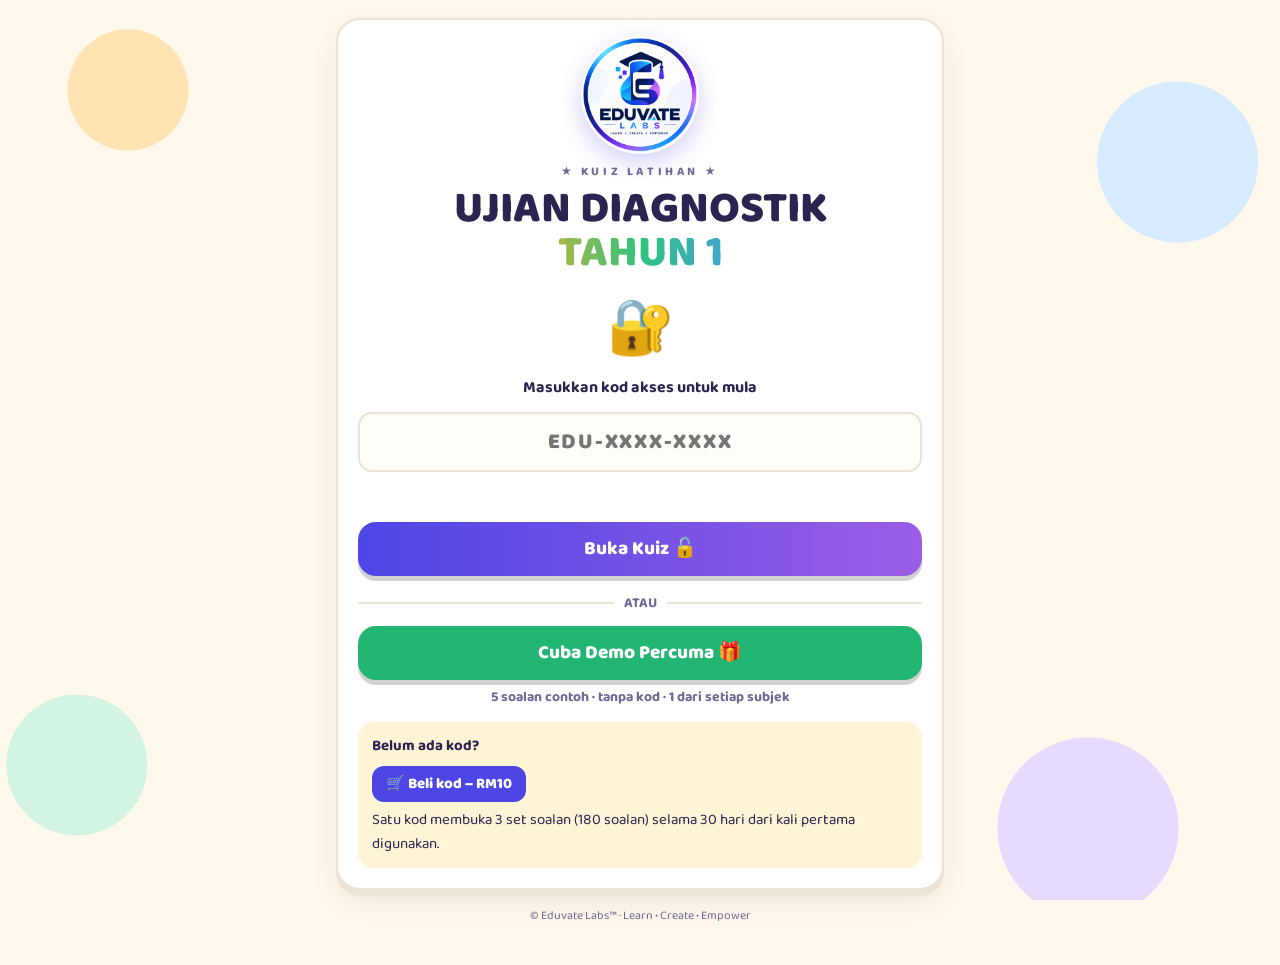
==== commit 1ba628dd: "Tambah kedai dan halaman pesanan (ToyyibPay), pautan beli dalam aplikasi, buka kunci melalui ?kod= C" ====
--- a/index.html
+++ b/index.html
@@ -166,7 +166,7 @@
       <p class="part" style="margin-top:6px">5 soalan contoh · tanpa kod · 1 dari setiap subjek</p>
       <div class="arahan mt" style="text-align:left">
         <b>Belum ada kod?</b>
-        Dapatkan kod akses daripada Eduvate Labs. Satu kod membuka 3 set soalan (180 soalan) selama 30 hari dari kali pertama digunakan.
+        <a href="kedai.html" style="display:inline-block;margin:4px 0 6px;background:#4d46e5;color:#fff;font-weight:800;border-radius:12px;padding:6px 14px;text-decoration:none">🛒 Beli kod – RM10</a><br> Satu kod membuka 3 set soalan (180 soalan) selama 30 hari dari kali pertama digunakan.
       </div>
     </div>
     <p class="foot">© Eduvate Labs™ · Learn • Create • Empower</p>
@@ -246,7 +246,8 @@
         </ul>
         <div style="display:flex;align-items:baseline;gap:8px;margin-top:10px"><span style="font-size:18px;font-weight:700">Hanya</span><span style="font-size:46px;font-weight:800;color:#ffc93c;line-height:1">RM10</span></div>
       </div>
-      <a class="btn full mt" href="https://wa.me/601113216254?text=Salam%2C%20saya%20nak%20beli%20kod%20akses%20Ujian%20Diagnostik%20Tahun%201%20(RM10)" target="_blank" rel="noopener" style="background:#22b573;text-decoration:none">💬 Beli Kod via WhatsApp</a>
+      <a class="btn full mt" href="kedai.html" style="background:linear-gradient(90deg,#4d46e5,#8b3dff);text-decoration:none">🛒 Beli Sekarang – RM10</a>
+      <a class="btn full mt" style="background:#22b573;text-decoration:none;font-size:16px" href="https://wa.me/601113216254?text=Salam%2C%20saya%20nak%20beli%20kod%20akses%20Ujian%20Diagnostik%20Tahun%201%20(RM10)" target="_blank" rel="noopener">💬 Beli Kod via WhatsApp</a>
       <p class="part" style="margin-top:6px">atau WhatsApp: 011-1321 6254</p>
       <div class="navrow mt"><button class="btn ghost" id="haveCode" style="font-size:16px">Saya ada kod 🔑</button><button class="btn ghost" id="demoAgain" style="font-size:16px">Cuba lagi 🔄</button></div>
     </div>
@@ -286,7 +287,7 @@
  {id:'jw', name:'Jawi', color:'var(--jw)', hex:'#9b5de5', emoji:'✒️', total:15, lang:'ms-MY'}
 ];
 let SET_PARTS=null;
-const VAULT={"v":1,"iter":150000,"salt":"y0CvnqU+PmmFwftcvhD3Yg==","keys":{"a73ac23f6433fc60":{"iv":"0ecULwjzZv1oNuSa","ct":"0fA/z6O3Op4Z13OTH09IyLnCw6aPfDLeAYoCCm6QgKSP2fPA3aRRb1Sh61/XLePZ"},"24aaba4ed4f0185e":{"iv":"18wlbaSvgbUAWTtZ","ct":"bKtajRs4W7INgerwcHR96JZGGt7RFoVPvkf4AfjWd1aHQ3NbPHSZvpicS2StIQhR"},"fc3b683b95a9b708":{"iv":"7XS/uFgjXmdL1UQ0","ct":"vx+GqzCjVwA/tK3PjHqwnC92nrv368VtJKHlyIh3787mronRr6WnblTQkiiROjM/"},"e0f9fb7f20262996":{"iv":"TLwugJNxdzVZffL3","ct":"rr6AcBdQRH6yXZ4SzYpO0h3Szra69bdrWhp8+OXRBWpiWYzbcSEjKUxyNcWqq8QJ"},"47a07789da8963f4":{"iv":"nqoW/mEZ3tM+u861","ct":"x5AaajQ/wdDKYFcYGLOGFmgUWTTf+9J1FSpysyrYELKuXtuK73CicilYg9pmLeeJ"},"7fe3a268f05e241a":{"iv":"SWgxW8m493e9GxVy","ct":"HE7OL/3l+IDr5sHpS5BMirzc9d806Bu+ErOaGvZFsIZSM46E6YJX4XAdVJuFHCaI"},"8f818af34785327e":{"iv":"uoeH9mCL83XZElCQ","ct":"Wg2TrjWCZqej90GfUbJk9cr4QqKmD0ElWjE3xlo5JjvnjaNxPOln6jccILVMxo/t"},"e314ca981b6e5f85":{"iv":"z7XEgNswVKSP8b55","ct":"vgwqbWmRhL8T8Hg8WPImyKGmW+CHmT2wkakZClRVuEUuB166VhSgo+0pbC8XOVF6"},"0f405f7ecc357dd1":{"iv":"/9CLUIxqIO0/nHG0","ct":"3I6GK+Aa0aiAUNxx0JQc4dSrgYhMBypglRSi84V0CwNajNZ2zbH1osGiBfCVYlO/"},"0fbf7e463afe5962":{"iv":"4k1YrtjF7VLx0Yfs","ct":"xjzoeppcJB1o3uM6B6mTgA5uXTqKPKOu3oVc8/r+8yWbNpcpLXXB5lehLKGHRDwc"},"13fe2492cd810193":{"iv":"VsQDx5hBmk5dyFhn","ct":"G/4hHlZ0At0+OkWnSmHvy1F23kmt9bNXMQaxY18WVA92hv9s+xkPLsyzfjkpYBi0"},"14098c5f7def253b":{"iv":"aDmpCxKvhSFrMsHw","ct":"RiKOEQKvQ09/KG1oNXlHbBjmT1tq0wwuxA1FK2y2y8UwN0aD5EiLcBT5kcQyBY2x"},"917bfa48a60b01af":{"iv":"3pLgWPBDipkxcnhM","ct":"XzahRj0WTGi6lRPAfLEHrd4fiAJ22tyrN5QtOIS2OPmcQi8JpGTsmfFYsfow7jzw"},"8ec141ded4404ce2":{"iv":"vFNbTZApRjzKDH3O","ct":"bqeWPbHw5uYwPZQ88GWIybgdwWlGe5U93t0OO3/MoWPUxnAYJ4lwttKHaO9zPj5x"},"304a2a01b3c0ad92":{"iv":"aQtszX6mOA/93CTZ","ct":"iGWxQLns0Xt2DJQwwKFS+7UHMUcOfig8fIampBdedyFBnMRCY1tPh98cAk/RWuf9"},"a9137e7fe8111340":{"iv":"gfQeSLJRPwMi7qay","ct":"93T33WGlPUdtCArUKfQtF/7f4IwH54oV2d9WmbYGZgnbibld0t0nM1DJ9GvDCJEZ"},"0bb79353bbc3a28a":{"iv":"yJR2fUp1789D12uw","ct":"efgBRBrPSSkCc9r4Wjb267PJeZn5G6Qzbqw5UCSce2w7jnbh3RfVaBtZhm/QEkWX"},"9323edba8dda0713":{"iv":"Fs4Z+AIO473htGO3","ct":"6VmLadgib+2rywtM9dyq7ptkVQpVljxdPF0J7QlaZTMAoLTkkfrI+RuoLs6LGtq8"},"759a681b62faf5ab":{"iv":"orjn6faqjhM8IzFi","ct":"M2dZZrBb4i/hT5/WyuelO2lvJ/rUyA3z27niAtdB7mbP8mVphMLFCYeSvqJ0lUK4"},"eb175675cce7ec48":{"iv":"68ku/gDIno1+Zx62","ct":"4SvU+oza++8UB1DsfDCugqI8VVMwAYl5mHE4qDciqJorHUGrCvFiqBb64Z9xLclJ"},"8471fa3b33680db4":{"iv":"Cld2NKWzAe+QVacJ","ct":"nufr2Rptr64sDK2ej1kA/J+YzH7YjI6DNfVkQrJlnE/PFA7XS9iMBQzF2yDUIy/r"},"7d5e588fb2ae910d":{"iv":"8dzWv0DlHe8qhuvW","ct":"drcODm2iYGcIMT9oUt76AhkGaD6pYYjWJVT7cWXlyLYq/OhlWpfhMX2Bz0xU/Vb0"},"c9216e8a1ede2a6b":{"iv":"Ial4BAdMRiHJvOxK","ct":"a7965d/4CM1qaLqwY5MkAX8LrB+p1+C4Tk5y6BB6qxVvCPCDuxq20UU1uznQMSyU"},"80300b259fa91a8b":{"iv":"C1RT5m/RiDU3OR0r","ct":"ZERqPsasBqE7V7LldBS5eEzTyUag3/5Q71T1okw6fDUCaO5aKacwWzl53KQGb8O4"},"0d4f9dfad97eb7cc":{"iv":"HgKGnwyEuqiP+bo0","ct":"z3cKzMUmzwmCaeH+BEzkNq7vVBPOLfoA/01s1iWOWKnZzs9CgJzjmkmmqtrPvggD"},"5f88ffc08fa9a276":{"iv":"51kVti9wKyGIVpTR","ct":"MynedgGweT5hfuUm2Lrl5RteIW6eAIhWRAlgeCoWCXbjsrpaGvaWWxwOLti7X2ph"},"e2e134ded5bdd0eb":{"iv":"l/IEcsYFOiN656dG","ct":"ZklrFjr50s63ylC5C5h5x9dJVd0inTi1dSHpEna8VYzGel3VLj+7CCGHdqen3gf1"},"32d7455c55533e9b":{"iv":"Gm0cjtylpurAnJ+9","ct":"MKyoVXausaAONAsIy+tQr+HtsMnLn9y/7MMnpINnKetxumXftBsTokR62TS7eadQ"},"681d7adac9a1b6d7":{"iv":"vzSfnsGy5DB73SJh","ct":"rIttGt2J3hOotrHhXfmKYXgQpngFaztTrtw2vhmzPSnHWo9tGEjS92iDynl1eyP+"},"ea327c2549f28f0a":{"iv":"uFmNJL+hARU4Xp/N","ct":"gaX5EBTyfUZopvewk6sVRmfJw73NRNMWyYHFxQiSz1T0qRvmPqGDvFfwmBgxcuLk"},"7b7c694568dd1f91":{"iv":"/PuHAdY1xtUZolYR","ct":"a8XcVD/qULdynndwA8izzFK499mPU8c74ch9sSKUU910K5+5fBo4N714wH/Hsvq1"},"23906676fb0327c0":{"iv":"WYxjPBhxUc5FXPvM","ct":"XiqEt4lDjux2d4CBmBsnmpgOfBnzzGbVmYzyPJJoeh9NyFa5qJ4oTwvKkn5Lfplr"},"83ca25c6c200ea3e":{"iv":"d2Ryz776K5rVjc5D","ct":"tCtTTWSuxTdGZbzwBJ60Pljw8S6aiAre1zl0sFlPEIJySPIgTux4okoK/h4vhh0M"},"8bd789d2bb0074f2":{"iv":"shn4ezZrPhPcNYyj","ct":"jGS8EuZxeRF5hW3m9Y1NccWU0B1L7R3O1qErJo7Kj5Wyw3cokC95E8FpSaaD4VUb"},"7cc44f6d3ae78900":{"iv":"J0Z8gcHql0D76uOi","ct":"gj18Gn8UJFlWBRdIThkBlqEyVU8FdOromo2nTkXaaXqbYusS+lkindNy/Z5xDIiQ"},"8c0eb4682216071a":{"iv":"m8sBCr2Zk6DSYRYT","ct":"JwpsS5g6JWcW6EB4ZXVf5AGZypxfIw53ZyEkIJ8YSQLUPO7u/TNI80FRa9mCZYcf"},"ed43d63baa12d0bd":{"iv":"yYfbOuzPE0POjcac","ct":"T1cMo5vKt3mQ+qma91f4HsdoXMvPd1Ub1OELHXbeG5nJJLjPfmfSfWG2T+BoXo8w"},"868af75db8c9591f":{"iv":"EymI9M16693cm6As","ct":"JE6oZ+2JoAGbBrYXCY7A9yRumxjRNnMvB8MLDVn17TOySPyic1kS6EjJtzO/WRkI"},"f654323e8862f878":{"iv":"jPA+VLLvMO/QTDmo","ct":"4WkxxfiDpU/9SngzpNyPhZlV5PwnvMsMlVPPtLr+l6zJwLr7FLAL5d0u/HvSC0Se"},"ec6ad87a0ec0e7b4":{"iv":"2DhJNe8zzIW6VfAH","ct":"QRBxaQyr7pi464eghjwP+43ZPQDUBEC84N6kW2lPdBHVivz2NyJpQgsPqHSH5YlG"},"a41fcfa4d482a261":{"iv":"Xx5iFA16o/kWlS8d","ct":"NnHS3I289+4URjIms64eWvadFLPMH6QSgJjcePqoqrpJQ/vW3nNFBA6oUu3Sj9K1"},"08bc5b7329c15649":{"iv":"DDxpIqWjbUHEZmLi","ct":"ZD5FOpvS6wD/XGJXfI9eEk6cUH0TDfJKkGnnZ4fvzPy50cqi6ZoCPsSM/b/l2pI1"},"6caf52cb55c04919":{"iv":"7nLdFsGn/ya0lTS+","ct":"wgL3dQgyfU9JputUS0iwBKmik9nZA60V7P+lnPjlHGxsYSRn2GXT96TwJjBQyavs"},"c93d98e627f8fc7c":{"iv":"sCReHmIrWxTIGGcO","ct":"VO1Xc4wJHKkPOeLEN7/jAS3GQpS7Zea1wgzyftHE87JzUX1p0ddWJLFbhGz/Jpjg"},"542541e0ecf2a4a2":{"iv":"j7x9nOt/Yu5cPaRt","ct":"WEJi6J6uhnbmpMsY3xyci6044Osd9dVndzcPkWsstI/uYhD1temDDKzTdoCX1KvX"},"1100dd1dc96fb37c":{"iv":"0yAcOf+jdwidXFEF","ct":"u5foigNa4l7ZC99v7fVWRQJ1Co8TD3+FuRnmt6TLBR/azy2mRAYsWrITVeFwNAyz"},"840145bb87ed3631":{"iv":"pTgzyr8QiVVU2tKz","ct":"2VB/69EHFToTxMqS0gc7O39R0g2HCm6WSE+G2eYbE5N4RNeIYh8tWDk6CUk7mhtz"},"e78937d1321c125f":{"iv":"6vV87ejeZOthxiws","ct":"J2f9mnMwtez8oBA59qZbwY8z8m+P6eQYEh3D5LXA2EqexfRic9d1mK6crfVD7yYm"},"53d5127159cf2aa4":{"iv":"M9G6EMnwCoHntFuZ","ct":"T/O5HBz/U3roIddhYIuMNnGeaR9L1biDp1Isa+zFCEWqe4H36WzHf6XPXwaEDPaY"},"1162241204fe7570":{"iv":"0xsYr5ET6sQ1fxqD","ct":"0LUEDry9Errio70Y8pK9R6XpcQoMF2vR54HrhuvW0ovUpNxOyxqatxpZunpUnA7U"},"78dd20a6a7f65340":{"iv":"yTj82vqDy4UMEp78","ct":"bo81PVgkiw6y4H568FOF+xlQDa/9nG0LrBLS/8Vc0N2hUxoAz8vpRrmiMAEqedJO"},"81668f884427b234":{"iv":"HUbSpJLsbn/QNif0","ct":"P/jWYabd6cxAK+LRfCb76knsOBdV16KJ//2nua/jPGiRsmapeovwEWd4Yvpg1TPa"},"bcee8f92f9887450":{"iv":"evjJT/+cy1LR5P3t","ct":"aRnDGVhXfrUtfRDfllxXOdO8p+e47+nLUYtY2Xg3tgUDxhmNKRB3L+9BLJbWBVDx"},"e3545316a15015c6":{"iv":"Y50onH4/LSiK/l9c","ct":"2X383PeXQ7HeVqMjiF3cq32MgkQJIzJACSu6TjtdVP7cCJPdhSRtaIKyVNbnJWtB"},"393ce75b71b20a1a":{"iv":"fD38NdNv0PPShqZX","ct":"9wDrjbG6/tALkRGuHvk+SoPxlvPFMR2ApbRu3KVLNniHleqHUIefW93Z75pMfaOP"},"ad414ce2bc506f97":{"iv":"vn/o+JfF8bRCR4iW","ct":"szb+2l7LhwHvRlbREIec8VfukZ1FSrRINsstdwEF8h/pxlR/uNtipjrdUOL2kzkF"},"239abc1ebc175a61":{"iv":"k5+PMiYLQwwKCX/2","ct":"a+suIEwXOVYPPPRBkw68u2KMoqQsYIn+9mZRelqx7KLDVSpbPois1AHwGg5a+fGS"},"d80a668829d3543e":{"iv":"kYtkXwivEkuDUoG4","ct":"zB0qgvKyTal5kwVvYUEaOB9n50UrbM/3jj4QuBtSiWSAD2EUo9E/jfsx/WNrdthR"},"4ae2014231473aad":{"iv":"eXmnYOQQtRho51OH","ct":"8WQUQCpZv2JoFy/y45SU7Wq60LOgxhWXzwbqyEIfvA7L/yEYEGul0O3F2ocyzHra"},"10e69e9b57a8cb22":{"iv":"1oAjt53y+POcIAyU","ct":"Slkbn9HSqNxtyJv6nW+ofMEACSGISABV1hJXaQUjDUFfj0O3Hm4HDaHAgrwfa6NX"},"3cf979372154a028":{"iv":"YrFkzGhUjxzIfFm7","ct":"4+bzdrXfaKz4DykXwLWksRIBg5yWU9JSERtxAz1Sc59he+ZqidKUDhkXoH4kqmXs"},"0595cc1295ed7678":{"iv":"j8YsGiju24ZtB6Ow","ct":"s9hLjGDKW6TxdQtMaWpNAFhiBstkIX3fpJqXs0EE80GQFufKVGmQaphANNy1VWgQ"},"e04d69bc649ba439":{"iv":"asTMmtwy72GJTqR/","ct":"EzBouOJTD4XUzcjn8n/yz3nrW4aDUJU+jjOZ6DAXA67AmY00SQvCK8tSuNGXIRLW"},"1c3d6f2deffacf6f":{"iv":"/S3GfFcwZvYny6xj","ct":"S9OfIG9lUpoy409LjB1f+5wvNBseUtmaU5VOsZhO/9z+5lXyYvQJXV0B2FGFK4IY"},"bac7b26bfbeb1520":{"iv":"NY5yplLJgV2TVqhI","ct":"yPZ14ErR0LFmN8pR+xnc9Gikwt/lsSdv42sDfBylRVbr721UZy/kqmW2XVOdEoBG"},"cb67664c2dfae952":{"iv":"qqEP6ZjGGln9Vs7U","ct":"QBe0HAh4Kwzb0IixO+r6wi5GgS0rdtAaNf00yYE+dDnBBFVCZBqXe6WLInmZnPgW"},"ea097cb093433dc9":{"iv":"AJQqbLDmGqZAFRLo","ct":"QBoRa/uzyhETavBTngLGVnvJT1a41/R1LS4ElZqHdjYgT6EyLuvn86zd7Qx4lpwt"},"88cbe0473a4c82da":{"iv":"8G/SoTIzIgAB3QKd","ct":"s74EuZ8g4hk5l1cBkjs9zjdYvLl3MgFMumEJ3XZOuUwI41lw7bJvkENI6WEOSN24"},"392c8443f19d1ae6":{"iv":"DZ4Bx5Pkvw9QkT7c","ct":"nQ2FM4SVci0nyjHGbPY7JL7foQV0St83p7GREVaecZqz2+THV1p2fK8ZawKm12UZ"},"e34ae4b63bcfbe2a":{"iv":"GURuV+KzRxy41Cbu","ct":"QOJAXJWDQoYdUl/Au9Ra7/KgQGdNnlI3uGXQs2CS/DbeuyiZE+U7Ujfvo75nQ6Iz"},"e818d984c9fcc43a":{"iv":"QzNIZNelWWhZspYB","ct":"37MdIXe/7IzyLvzP3EIcPRAL1BZ2azcohvGAIi4U9SXZB0lPyyxdCJ/tQhvc7Em3"},"167173954842efc8":{"iv":"HDx+n9v82Dpd6Ghe","ct":"XAiPSoAJn+xa/5dCYk71inmQnaJUlq4PCEDzup/piVqaBjpzSH/1BUTHVPRuLd4m"},"e8606095943a2c6f":{"iv":"mtr20DHZR7Baesru","ct":"dU2kCkJegP92DZGiIA2NFPTQX90E9u9wJmonlQ1KqYvAz09aXC3JessM0BImD/Ez"},"0450c8f224525242":{"iv":"vndhr2oaDg3AUMDx","ct":"w/9yRF95W4siUyAuMijklBlzgmGmc+X971IjcVJ8bdXFlhTnbzMaSeJelfYn4gLQ"},"ff2c0c317cfde5ce":{"iv":"jXNJBaecBXyVox/V","ct":"rh/sytLc3wCkKoKMmwGiO7mgf8IiMACwk7sbkSgGIcpGenUWMdzcTDfCbueGyEkC"},"09b00449099c9b69":{"iv":"2+62v5JmYoirZ95o","ct":"dh5LEmMsgl0br2gPjmUnv/WqoysQGhT50QNZHT4gV6Y4J/zYYC3OW7UED6pJmEVe"},"71e6f7bed90f5ccf":{"iv":"81+lV2uQgqQtW4+O","ct":"erKuEXx9FaCrmmlHWdgNKwlelZqLx4WEm9lz0sumoysBdxOSak22XHF6hIlH/kB5"},"0e74e30345f6388a":{"iv":"2cWSgv2GK55oZyxK","ct":"QaEoq6cuQqMNFgguybquy3Rm8aW1H1zK3X/tTj/RyNfCFZVBJLu/+UgtXahsCSlw"},"7ab2ede569157b8b":{"iv":"pXhNwQtgpytog3hL","ct":"c34JLJ7YR6QCNiLL/jLlzb0QO6KiGdHfq+VZuIh0OaUnXQyZOtRB3s5FFHyK1nUI"},"d224bb05791f6d11":{"iv":"I1MUIlRTeUFPi36J","ct":"xPnNHtIDCtVmyhP+bCw41S//fZCuS61A8lF8+k6GlIarh6n27PKmIQtvPtv6fWSs"},"2f65aaedfb3f4341":{"iv":"MLckDsOuVtbyZZOa","ct":"YWs2xT/YXwGxd+WqO2jYWYLZ483T13xRtUm9c4G2wRxJFChbrQkOaxHgdPmOK/r9"},"a7f5985f2b8741c5":{"iv":"fLPNSAwwZl92o2aQ","ct":"NbatqEUM2Y7TpoJwrEGrTFu9andFiZIL8pk7NOP8Jpd2fiMeUtXHFBp1IN7/yCbV"},"0ecf35ab9112118e":{"iv":"l2Iws3wCWSchGbc7","ct":"r50CbGChwnTRjAr9G6hvVePvoOjgvmXB28ckzjYxZDayomCPRvLmLXouoyjwkiU7"},"e7d012f200ef3a23":{"iv":"DizQK1A/iMyCfLRz","ct":"0glSXDd6xuciVozjCDqnMbH7i6YBap8Xx+JrN52/XLfL+RY7ylDDJIvVtNaLdorU"},"0fce1ee46bd194cd":{"iv":"q6egzWq/wjdO+CFm","ct":"L/cwOhfcJA7di08wSlUjaIKFMTm3Rtn6OlF8Q2uy0sPGF4QJfy1D4xb4n12x+JnZ"},"8346abee55742799":{"iv":"WNPcpo+d/VLbUEV6","ct":"dhsy+l+7u9z9Xz4fmtMabMF1ESmh0LytH+tfcp/Z3H6pkjAjzTeJF5orcpz7/CG5"},"9b257210793f44de":{"iv":"5fIt/yGdJegAEXlV","ct":"UcXObfh9G9NgTn1FRKu+G+4zSCuXat6v50t1ajOrTuaGnN9MzZKQB6QqSAgyZ93A"},"706a7d45c33ffff0":{"iv":"ZvY/GaXC7IU181+y","ct":"kLk2dJ/g8DQl6iFK3wQUR8JhE9ZqzLH1u3bmwNApujD0qNSxqmZ1w56dXryziA6U"},"7d854a42182afd43":{"iv":"9LE6aGG/HgnzN1Nb","ct":"5JobJSquk99qhy6LfLyXyEAoKAs9zvBN4+fHxoQ0u5IiIsO0P7TpEORd0yq/UB9d"},"650b95e256c53098":{"iv":"I1/75bPEWsq5V/D3","ct":"U3GNhJFJxfk9m+IJ/wNSPa511ixbZnQ4kvbh3uPoJzwH3lvHFvGe+vWuyzqItC/G"},"73784a3456165c0e":{"iv":"gqCmvtP5ReUm48dL","ct":"DED+RE8C0Oc00Mps9r70A5z4+0q1oKCVeZy/AxqBdyd1furr4cCVWTMGaq2pFS4Z"},"1eaa2528b23ff5b1":{"iv":"obNBmRDD0CNZ6Uhn","ct":"3qv7koWLRPENNrjqmw1BCu3UYWOoOEowmmZA+qPkXxxmghmMNQZJb7Dg/m9mUAgk"},"095ac07e47b44d98":{"iv":"GDsbj26qZDUT/qzP","ct":"61ipELx4we1qIcGbs0HnZ9yEcrJagX+fUt1k9IgI6mN6+f/K6de+7Hvj0WiOptRG"},"fb336e3db3ed9934":{"iv":"VM03F0XtGQuek9ID","ct":"2irRIwQGdqlvhuBJebqVAAYHWw0TVzIoxs5iHsz8+un+ntjtkN5osVNfjBbBN7RL"},"4dee8320f921903f":{"iv":"gZTNksrHud+UpgnR","ct":"zm/SMtprCgB1huWnYjq26A9woRkPVZyUfVD2IWVL2NOXFtWeFsL/X6Etc7IX+TFK"},"7ad3c7f45a8dffe0":{"iv":"FAnRc1f0VwpWb+xL","ct":"ruft6EfIn5PqKW59cgMSMQsumC/fR1F9THkSVcLOuU+uHmg0PpuyuAqC32u0t0Q2"},"788bb7095dceb26f":{"iv":"J5elRty4o3o34Njy","ct":"7CJdbwva4chQLZJ2hkCZnxnaPCAc7TYGEiLHQn3YI+eILdVpVTJDYf82CnR3zjbv"},"824dab109cb99a74":{"iv":"4rlp/kG2Mrf0pTT9","ct":"zh2jibmJRrdToBhD8GsIxQGojdRWy/ldGisMtht5QIYAT+ensjfM6ddrCRcDnhtn"},"e53c46d1fb211eb0":{"iv":"OVXlp+1gOYocmnIu","ct":"DFrNIvh1w40pOF4jYZrVD/d6HP2DDc7MAdELatQ3/iYoyt1SL8iBKesocNbgWyx/"},"78d1986338196e9e":{"iv":"S5/xcU89Qom+2QvI","ct":"eZtIxe/yyAlCVXqZgP3yiIBdAY1qhWn8Nnf0Zj3uL3MsEQRp0u/9SUkaY947BHU8"}},"data":{"iv":"vzrH78+pG/eLu4wl","ct":"48PqoHFwwzSm3ZdjS6RBPPtXHa60eP5J+TzAs1FZxz3WCUV+k8CFxYJGr61yZ05kAnxvSRTLJ3/C1Svm+HAhp0jeqiTBiRqHgjo6xgfs0StocVmyJSivyVCBi7qeYyfIvlGJVt/[base64]/eK+c5Lfqu+3h19empAnMRLrg4lA+0oQbvAo3BzPh+dyymVsNhyvZ7x51sfhQxjaAtXn8Z3qkgwuM0n2a/MGVokt+mpeCbAme33vkFlAJVvfrQl2iujYAHcPWgUDmbdMBX5K96N1MiNkI000j7Ef8GyL1WEKOZspHaYVNaXCkDCTnh1JTpWSXnA5VKT12GpKNoz1jHOcKhEPVYg3uUGJy0qkVrcSxLPtiST6qWbygp66ntHkJlBw9/pgoBIwsIfxjPO75tQTqYEL4lzWNm+tx0iX/65C1Xbs95sBynNu6Pv8j3k7cOFB8fn1EiVgVG+nM7SC94zJMVWK/C/a+Gh/L/QyIZcOoJy1xrrcGKWnB54U1Ke9Lzima8kogVAw6Dlg/[base64]/mfV11paCsJdnss6moLFyt96o+wCpZcqDtExc7FrViFiMZqNyUUppw159HJ7mLyAlYlcceRNq4Zcntu82OaroQ0DNOh39fOMWAs3+b5F8dwJsPBbrCv7c/KkEcBjRCf2migEkrnD4O1BfTNS8PpKajPmmutFdLJL/DO6RcvBr3faAmIJa7qdo5VbHzeSqSr1SG86Cl3Rt+HaOFdfEOLS6aXxPrcuKtpIGthQDGXmd75ytc2mIA4SaYXDnRYpltu+gLeyr30jeche/nhLNUm/dyOUkfzrq3pPr+jB+lg422OGhLZ/zT0vr0XFqtdCSa7l/HcDjh6G1ZCovtNL1DI8QnehQIscrpWH7Q6weM9sdXbckJvRjt+LPGiCRRy5QR0fUzFB95Y5SISAvTklXoswhqAJR/eBpukqJNBfBKiAPH+3o9kT94YJYZZFUhgkfdIVnJPEbZO86R0rUTs9wBp+JQBFQYtiC2UjTgrTQHtAl8kwBfoYdkfSS9NyxrV+Viw2czGlmVDOooZYeozUhNiiyLccF8U6Q9wlfJlbtgAIUVOBJcPYwmz867NcFT5fIBug9ATIhS56/wS1tKQ/+l35frsp4nTYXruQpi3U9CGiBgzLkZdKgrWgOFrrpZWEqOjLlSerX5L2SzvY6eC6J8lwtgoqyK+UnChHCahIMfzoGWeK3s8GKs6aBfj3fo5MIVQENahC+CoHv6ByPsKWudeEZxcZxnNe8u/K0Xm9yC6lvw41DJ3SIULSfUAXRFy+gRYjeki4K5iG05AvKv2kn1NI6spdUEuv660CsHPHVUurInUmC1BwjvBdrRhZVErls7yf8JgX1LI8qhnF2wJNHvJv+yUTruV27Xg+MXwAWYbjDRukkvv8Gt4cYx1a9H+RdDC8Kov79gyprwoJ+4trgn//SiN6ooMVBHPvY7uaXfA0PVEBfc0IKGfHsLGTCT1ZeMPcn2QCYPjVKg1I2xG1mQHt/A+FfSZpbNObGRdMHNpeQ8D8DLO35qCk5BH9CVpxINLt+iWRXY5XhV8nhrxxQ1Q0yvaopetBgJZ4d3QdHPhB7m3S1C2lfJxNx5U4VOjeJUJL07m0rQpyN8V2kE+PpkFTAR+0EFag4lJwFgfPfYvqvPROdJVmwbY7/SwiQ+BcsGPwRHPb8HsBewMeyt8gHAoWApSKFh27St0AxKdbIuBqVoDOZwI/kE3OchtfZ/JP3PY1ic0C9hpegP6M1KAbJeyme/[base64]/U2KWDw7bu+BMFZUkdU8nlkv1zuX1/6L6kL6hQ8V7jwTbspONa8uI5m9eodBTIMKsktlWKRiMIcmUqM/w2ztRSY7hDTRXq1DKnRy3AySFiVmVOmopQI1/Uyp4Cj+rlqTNAtjzg3t4D4Ntuzy2kJdwFK7TvDRZEzvI9g07FAxMKPFpXZdKuv3GYvQCStctLhQ7mrQqqt39FoevTHciby5jm3qx/Ad+Eu2a2Bjh4vFZkiM5r5RW6dI0LymWbv1b8CKwtdKq2ir/GHwxFwsXY/MSv5LtGmlLBxx0ds5ML4P4w0z5LV+t52zrjbxmsiwQs6RY60Vx6Ykw3Jfo5kFLbF5CLjOPpkK4LVp4BKK+u5IN9RrV3v+IzFQfzlsrlr2iPnE3PHHN/mjGU61dmH5SgvC0VTph+Amu5DSD22rzjM+AMHcLG/BxmmIhXV/wBNFm1e9RC9qBfILHt6wBkPIlTgVPaAVILy31ZL1PNVckwSXFMQrtUFHfEykRm5pdC7TKMvIrLiMu/rPzfRkBcJ4V886pv7oqh6e3e2AJabv93oH2EHfwroh8IQYfzNiXvdcCLh4ZsxyQraSzp8kgbJDkEgJRaheBaM/RbRxIcPYAwWNPvBJ/JWxMlk8LEgF/mWeWTpUnw3SfZMC6kVRCIjpkBfLyI0adma3YQclEAm7q4a1z1AY+FU3fQe+uGxUXtMJ8ZWE7hVcm3wGj2ZEqM6UffP02FS5GmClf0gqT32th+IjtrxVkB+Yupq9n7+dBW9DckX1HFk+cwgrEU9yWivZqcaY/EaCBmSZBGa2TxpcOvEaix1yvnoIb9HHE9ZiXSOdyj9LL/ot9kBvqOzhfmG/b1p6BGC9MoggIZnfZPrWY49ztVCisAX/[base64]/JBFb57kpQ0FN85gQ+XjmgIe0/R/HuVhCQEAZShPTZiG0CN+5BgywaGDHBzJa1cNG1fV2lgQRzlta66lTPurLv0/xb8ijdrhwMV3L5crGsdABN20ztLWMrgdpAG1tA1cw7RoYVoS7RkmozQ/cU0HGrq0gHkvTqgP9CmyYQcuwpyjb4f2rBsvXSZG735H3bsh9sVlK3wRZBFHICWou2LWtb4gt851SMdOo06jTJo40CYNiMTfxQ7ZVwEFDKkz5RO0c8QxiISQBeKv8NrM/3HFbCvVDvRjyCT8OqWeDNgFLVYckGDtqPvJwm9GOvfuG/F0tMHGMAbooppqXtNMs+FTUBx68ccYoIsFUK803Lzxk4u1vZretqfvk0alAipuhtLfXCa1muEO9rYPuwH8bPeDzUQO6YZbxpYgEzsCcMLVmATBT5yI9lIfEULo8YGe8CsZ2lpeC8pvM78ve9WrI8LqsJ16iiOudPVt/sFzgFptedXI8Fkc/lUZkt+LuCCiBcK6SYcUWfRDHyGjfLUxNSDKHmgQaV99PoG490o6iNgxKL20fSAjYcaHZHelxhBLJtV6q1h6IyClX+zZHqeZjoF+0M1XhIV80eQjNivjhC1l+4LwSvGAZ0x5Wa2+dmbMkCFloX6C8kKxAw7EN9CuzSEJF2/q92NQ17JvWXKqu6XQVXcI4IC4cO4bwL3Ltw3CLzmWbaF61dIo8uWqCzOpPlijPBsOS91+fwo93TSS4FsroH2yuJpnkpYq/2XLFOjv8iRVDzjO1L3Z3Crwqgb8qiuLQSeuOyxif8zeVkkpoPzyHcud8HTet2Kjsu8YaNFJ3cE5smknthm0/T2jh/fdjjRU2xOKMkWJFBQq5+itV4Vz1OP9MkzxulO0czWNnAqySzVTR2FAX+eo3bC/[base64]/dI5wV9oMiunyy8mxwm44UygRFtvr1ASVNl2Q9p4f9D1e6eWX8vcvAMtWEBykKML+kihxM4tDcqadnPBwCiQV48Vfu+DqXCpSyrq776aJOM6A8l/JRiYcE7rvQ85/GYdjAgCrm0AykzpGfKhF0iTXPNWu1iei3YEOGNABFbPuYD8G9XlhNNOFly7MuNvQ79z9R6kiAM0RvgrEI0feyWmufE120KZFmaRlGmW9AJSSavNZzXWPvomrv8gD2X9O8jOkTSMHaJFDau7I10kW8TKXBr/DiGE6zQTkPhrY90P/klF8VHWLRFkNvaLcJWcja9CupG4ymyccC2FR9DdaGeac3YEq+rZJeChrggDScNr2zkb15JUjvfZebrGfFzWxrf6BNfCbSopZEsZgBjvt/H2WCQMO/3j3dFbTSyhSPhfPQ9ZkA59CPPJLe3OTtyaKcoMaJ88I9QX37aiSmFKJtUeYFd5w8LVal52P2o0n/fDvdMMKwcozaHHxQQakJijyjhSSexWpFU5vXIv16PAo4ZkhjthN0XC8OK9gh9GRIuJPIb8/njHQFtNb4YqF+380ICOyuvU48H3nWMfQwbPc9900xoDVElDb7VUj2EZHYw8xNMIuwVLJY5nl1qg2goNlQFUS78fFrUOK8IODpXVrLlHkA8TUuK5seLtsLr8tt4u8tTbIogAb8HW1Ww8p+c1haoLWEQ1WJ/HGz2U6j6YF1u6bDiWW2W5OIvj8enf6TkEccGLFIdSvf74zccW5enNAFp4D7axC31hwr/[base64]/PRrlKM8n79ONnmusWEFKOHswC29yRngUPWGnXjaR6kV3xoPNAuuDuFHLH6PAZauDytIudAv8DDdEk9F0pn331/Z33QuJpj5UQRbmyumsCZbSbcbcZ0tAY2txOSkxngGxlsmwfAWqVemWTX2BkJyls5md2VTeEpB8h6+8ThlcRYYdbUjPTMKplz4dl9fCh+nqGtdkFzoUyp1X0OhMYMiDcbr1fiR5DS2HczAIguWfHQajr+SRG7FbVyH7AhvGqqWfwu6sEV7vg9dPsm0HATHYfLTDQL/iD3etlZ8LIzfJlulYNmJ0MLM5pXFTCztcu/x4zKRZ4f94Q6auwi4QEazZRNwnZXIXFm2PZofDM5ZlnmueRKFNGfIB9/Usssy+C/rQj3s81uDV3FHcuNwWoPWzBDMlhtuyXJrt/MYGF1v7ukg2b1x9v/dcxO1d/yneBlY8zD6nUH2HrNMn58+y1xsgCVL9tDi43w42HrHoWkEtttyFhgF5xB+o/x1rIm8524CcEdxcUHdSeFyRj0SsiaCLcJnAqOfKXpu9Xu9ZSPtHU4KEPs8LkQa2nSlJ+S/q/4hM5dMdUK5GxZS/rF40WjWkXPip0ezKsFLiz9z07Y6vE7kTNt6jIAknDlWJx9+0DddpZVmaw29JhYBzrP3OZfUCZIdyi6VXvslqGbekyalUgHVmfJUJtmFlzBzzpaUgk/Uf6tXakcfsKYsc1kYNDIHMyO7NH3z8Kz2Ll3L28yYEbgkxSdQhim59jcCiWV6+yIYNKEO/aldg5My4ZPbpUnWvCDs62NbYRaAEERYeiOTrmXdozyH/lmGfRbhcejxtdwBu2w3c7amQigXJDEl7GsE7Rnv3PN5pfQZWW6fcIyUx0Xr+ID1wfCMhlTt9jHiuh8rv0HuhQHQCZkHCAveHssy9CMtlzWpYzF4wu7MNGlqk1MTocgDVkVlwAXuNzkXTJKiRbwkF5rmAbeTphftX9kNxTgkEd7mV5TmgkfjWLi9hwRRTzSD/hLO+ZKaLdnU/pTIxwNC8vU3OOoCQSZgFcPHbaUtY/OJNsVu/9b2LSYCg9xWr9krgeIc329qHVu9zqpgbpYj3isySuX2J1nWTBUIAkCxCbWvVf8RWR04wAR02JRmkn+ZGJ3UUNHJxLpUJLuSds8TmDWJb6iHhGiasl/bZiQnWgysFvUqncCsEMfOj22IFXXfzpjEJ3XsnMkkOzN9/kelVvQAYIfn7URRic2kU+8NGgjrJFBlr6PYuVY1ZVm1U9enSCxQsjZ+NsvxLSzgX547lMAV/2kxkbmJ09sEIDZ9RhnrCBu3f3wRt/UsCISGDCM+/Va2JtFhfkL1sOcESjSGQjhUUgYHummMKGC6GMxGp+yiLHCe5Nij+sLIykko0KKOHNJGxAfPPcOuwHr520VEOvA65YdlrL/gDoWIUc6Zqc6fuixoafZMIG0cVzU+GOPmDxUl+FFy39d4vyB8hfnsxw5olQDPkxsoib2xElcHV3ytAmcZZy1YeHS6+CO7eZ0jU9nTf/hlcKXeRehgDvjuwvzNELu31fZsq05vXSR+5xhDj/ShpLHDSJCn8d89mRUCDdGKnjq9BH3EiZb5yPstfWurNx5HMciN57IoBbl11td3Ky+p6MQJeuv9BBAzwr/CXi3cobtMsSVmv3e+SH1Q9B6Yc7JkdNxV6eRK+tDHNqaW0RTpROI3WUF5LW06GNYYTNQ9TEJb2AEpLULQnugjb9Qc1cLIS7mUTbUEzR3pbO6ZDBLl6aIl/pW7Gp0jMA7KehNeniwH2v5E217OBqztydF5G4zzexqtjOnWm0LoYz2Jk+vGGx+DwUoyvRZ08Wh1hgqirs0u+znWjrW8F7/qaw8hvahlZv5wt4GcpAdGmAWor1R9g48uAnDfH3SHNtWTnYouNCKaVKFTfh/+hlOTmZJrxYrcKRWvwpIQ0uFbs8DCV5ffQhJTYk5dMZb66+tIVPGzarjpdUpbO5xlaabgOsCy48DVEJ2PS3df/Czo+PBmqT4I4iwv6zx+7HMU7g97K8bWckqpw+8pYUT/[base64]/VjSKX01jFZhX3dEGwN7QO/38qQQXUG36GNuRsnb65OUC5Lfat5U/e+9z4HMPqw0c25rtPxSCS4S9kYgPhsTgn97DcS68pwP1tVk54/st9V2bIit1mbH6uL76IKM9c+zodqerisqrcb5G/ucUHIBydrQkSYcLBhkQqlp4awR06pgfmziEkGbOghIk/da5nX0LNk3ZuFoBNWvBZqa4grKLBDt84IP2b8CmlfZ8dQQ9DnItF5AGe0Ckh37fSfco8iLkYE/JoPF1jaoSJ8Jbs3a0X/+RYS5yQiNmIjYkwcXNP3J59BzhAMbRm35kZ1EvJRC7da/aWJPVSYep6ytidX4lpFu7I9Fgi5zV106/MluzFMaWRcukYh5bAZiNyVEDGFMRXDhtyD6bm1KwfJ7X6G4GTo9RDII6omSpuvLSPastUQbUnc7VdWe/UFJWazbhw42Az63KavYudryflMVeQ7jQazaf+aAnfJ4phq7NdT21Opk6J7sLNhGMBM6aFAFq+QUjA7W1zqUGTbJxOurjIxa40Us9pLVOXdempZkbo1hr2oadqrajP6STR6VbDZKeQ/zGdbf6bljo1vj/XfxgOFZ5xplgLOpFyTIxLeiG6YL+CzM6PsvST7yGYXnFgVZ2cRY6FiOIKtd7uGgaxN1+G+UMtl1zKCgYqQfqiTroVPT/fm3TtL4nUFvnHzulUnedDikZBwtGssXNrDrR2mmZ+khGXeTwzbtUjnNzUIpb4MUMhQ3cG/xqfoFnkigw+L4RbfZNHnoCkNk0COZoQKyh1EmcvWHNE6cOaEZNbMyUKd7kDf6fn3aPfdMaksxwnH93KfqVE+4isVEg7kxQoV3KPAMk/SkeqKCzy0BQqBcB278xWVPlKiaX5BwuZJWUHdpUkgFCPlVwj4fezyj/17qwLwMVUQSZePrWZu76Z28619sT8Zaf1L9eRyjtNM1D8y+aw/izkbu7a2Idokn2o+d2vhVbzgDyQnyV+AVuSkukdlPQpAfZsAhzcz3b4VUJoDqCk+28i1nUUE6fZ+dIBicpTcpTzq2DChbZ/LJGsUpPZhRbayYQuMCLwisGO8z+dJ90floREnhaKtlNRPXUSM+R5/qqXTd3G5emcm6R80IUxcRkemlL/eisK8rlcwFaEqP2vEqKqs75nMpfS6i8pT9/c5jiUhsxfY4PYzfIOprlQQHKX4Oj4ajTXjha73xo5etCgvH4T/lCuZqdsgoYFqKdcoWHEGeyggsGTbLKjOf38dbkB5GhloZbh8m1ad79e6G+YToMoJwKWLcfhIimnrnonUWRls7fHX0Tt0Jsz0eWhnU/qteFGQGk1zMjAopsqHjRthszFQwWV7rtjXbXltB5OOGdjhVYkXjwxu6C4LWOWz9Wq2AuXWT2EdIlqHw5nGixOLniPnesULANTBo3mZ9t9lLdpQ4Av3h8U8TiEOf5fQwsxdjTK7qhZ7IOIjZHAu18h2Of20S0DKlo671av+YaBm8xXDtvIVkCABLeUD8v4U/Z5LpzqQB7+wSIe8URnI8jnF71PJGf8Ce4GekgXpNuqeE34YoRyINhKiHJzx6j/BUm7H4R3g4u2vvb8Dckvwu09UjPRkYAEBZ9SBf+D5XCyvsTDBwIsVG6IwwHPDMooFL/UN5oUy/oBKMZIby9Ps84dH1qv5uiQpdG7suePJvGYJo/wAPbVnLeBtS5IRCYdGPXP5AAyCm1723ka436kL2V0nXd/T0SaNXAT3ZPbT6BfibiAxRGsx7Ti1nCtMjozUXdkucQSOWoBAWxug2gDqtOn1oKKxNW6N+RJ3kTYJmwj2HZDKAurBj5xQdWa6AyqxaDvfGCVH1kncr00g/m54f0morWNxfYzloEGStGhVOLgd5N/d7Ozsyuj2M4pq5DBALdldLccmWFpn/sV2XDfT4lKvkSfJxtlAR4GRE6d1oRKHhsZFDHCBjCo//[base64]/msbFFU/cyfnN/QH5fGJ441OY9UZro01UFLaXFd4jWHZk1d7Ju/on8mrKubSZZmogokULWP6EBhBIHaPaRX7rG0Xc1d5AyJbPRkRS9Z4PP5G6oX1LSHpuB8fA/JaZzVSX+XZuiOqYU5z+8R8JTiRHXqWT+rfbRwmK0AEdZ+IVBP5MC8Yvpj1VDct3b2bPP8JhEtU9eilQic0S2hw6jE7xRXrUGrACesxR0+OvcyVj2yYc+5fRJRC/9oHRazVBMDy72eMWN/43dbQcaQH2Mn5Ku7ypPyfneFDvDc0Nwu1lwSTPiNVdAOIgRrTFfeHjGT98CeVPWmzsz5FM4Y7TqBldU7qEQ18bXV3GcvTW99H90kSJFrtJJGeQfOBbc/GcS42PoHXTqWBH23D46bProihgeO+iADjBYYgFhgiQeE79nxBYcOuKCQh7Iw5aHbuf9cUwYnGu+C98MjIr24pfSuOPP+mZceEDpjuyzjUsCOfvTyeZdox55jlV+h+vF/2MZcdT/U5WDu8ro8QmCO+PjTF0pStHmqmgPfGEp3sQ0UzCfr4rz5P8vfDfe2keaF4HUKrFNY/6ZniV3oyyn3VPO0R+YgIi2f4G34NX1wOuqRDCl8iBCSLKoTW83itZ+GLtyLLy6JwHrEWfUW9CU/uV7+X/C5ytH+NepegoWdLLJjfaYGTpp+VU0W6qBi8Tbx+TcTnyFLjgW6DwN6UExrbi2r/0rWq9jcpG1KG/n+/wf+VmWTTlKwndL5GMsyeKOQA7zUCqpayxPZVh7VBU3ObwF4lh4qxXNd6ijRK5UMqP9XiobjG0u+1jRxxOelyQPUbFE23tSdinfzF8Id8r6eD3bLsp5S5ZbMSbABPwm4cfOnRp/smxtLbBghLG6VS9+u+LtC4KTi+Op+Wl1Ut4td6KKNBxrxmx+MeSlN6aHypLVbVkAI3Sj2araB8bD5mnvy+QYG8AuzUz3iPBOp3fhq2ueHSliftG+qtJjF+DnwbaPrEwK2zrxSCuMCODUnuP3Ib9wLX/8pp9CIt1RotuJAtk/4j4FgBLDheyURhADpl4HxyuFNs6a4lqZisp1hlegqcxVPzed6i+Tza+Arim7+Eb9PENpdHfxxYRnN9kDNBnz3+GDFGdWePBxQD8VX+nEI/ct2Eh9SUQ4qDClUSi2US4d0rdP6E51pASEVns1HW4gH4ijjesVRcUTf/[base64]/B3vb6o52YFNgzNVsPE/CaLiMkDK5KT0FrfPFCo3QZZTzDM615r0JNcu8Shyin4gPbTojjOdyOxyZDrgZ0+SZkVp35TjzBN8ocNPf3MqF18pFmXaSqzn0lD6FUhf+DQTsMFIGn1en/1KRtq9Xy2fYTkbgGf60oGBfOWhKK+3dJq6MYOSUAeYh+g7gtINGqMfz5RrLfQMbzVi8QhYyzPb0nN0GrYnj7uTZ8YkwsYAtLJFWdVynpxkTS/zaqYk839xLbfag2y2TKKomDYxctO4CYCSyzTtLCZznNjOyQDjN8q72fyFRo2OsGVOUarw0Sb5nrF/hjA7Mi/N9pur+pKEQqR2eRDvj6UPgG2mAwJUierhLmYJhmxm2njSdo89TZveX9DXT3gjJJ8atg7CIVNIbKNM5ecNtcreJ3sESpZbdBBABfzPoz7aotXYHS9en9f50x7vtS67+SVCZTM4iwm9YirJW8/LvWC8VMz8MS8g9yF2v27cDxT+NqLZ443PWUdOMi82mAEQ8ggCAshmQ7wRn6rqzdDsGnV2ToBe7v8kHuPTkAQA9JIVAQ8ez35xvETP/3diHkHQ7j/1LLG4Vtcz5gP7JB++IUQe/Kgjo+hgfkAbl3WFt8DVT4eOyM51sASDnyHLLYgqsXJJ5/HX5s+9BvxWbggwA2rw2+GV1j02ntqK+JAkhNtEq2+eiIwtUkIrVwFY8vlXze2hgCHenyXBAjqSD4slSVOHL4yTL8UUEwlxEt/wFScWOiJQAt/qsIQPDSIxJtO0tMjmnwkDeVezylynVcQF1UPg4vyDOZqzCTMUuivfs3EDDtU+6RvuENFbiq824pos+ok0AqzAO4/ZZbw/YsHyDQq0xib0hVaerCH7iRKWHejGPSFb1l3CO4fYYx+Q6MOdD9veaaVhsDGGG3zLDu82hfm5A1DF5gJNN4/hzliaZQkjBzZ8uH5MggRcqSsapaPQe55s+FPqh9KkqunPyQn2I8KY7keiRVaUjsh/A9T2igS3zEdBzbw6ZS7IdOPMhUToirTwQbdxgQLVole0U6mkRBdXFi6ezINkJssAonl2La1bNxe9Q3s8wiF7EtHC6RQBOSx/bgWLWtwtLnVsxpEDcEfCrjdLI4jqK6Ua6bHSAMEt99h7DTqNXdD6I+oyFtuK/JJwuTkUCu7oEIJ/7/B+DsVfHCjryb9zn9YPdp99c5HeI9pEzmMMRULKtbemiXeyw37kTcuXmylQew4VZABM0Dw+nNTk3QCPPC7xW30ihhacCFUoEICvOhlsTDUx30jwix7MBjq5pmxO3+8db/oBpRLR47Mvu+YYW2+xZXpQA8turECN5ioA1L4IqS2tqLr3ec3vNc14RGV20ha+WiE3Zfu5yxDTkelMTvXLdFSGhMFPdlmC/2C1QGplyz3H18ayuy6fCf6rlIgmsOqA4F82g/5ZDHLuLS0pADe7h0nOElQP1FtktzHsZdlXCQdc7aRbxDQ8/mb0WPXUXWNi+WSlWlmk1dQeGVgGK9p3CLnnOASVfh0KKVwnd/eoj7mtLMpwtXCWbD9cLCXNaoaa4hT5ZWj+v+rdHquobEV37M3NC7hV1RJV+FOhlq6gLdSea3KHbxszmcTPx/UyF4u4s3YiFpoFo78T9k2ocUkzV/qJ+4SWXCI6uHXz4NPdxyIr3U/cLuI6xueaDXXCnr/[base64]/AMyLf7h/4p8Cm5OIPEl3FETk71eFsO36mE3JljPpL7Bkgj3sZ2WbKIB7dXFkwyrKs4gc0yIWKGvbmEllMJNznKh83FD7CfIQ/xvkedWRVPI2/9Vr8rvvjVj6pP5a9snw6vPM5CBNfSjZwi5FpWtdgw6AiJ2tEXwK5Crtq0c/7BiLSf2QMtN5Yxca0R98J4XRWAwBwNe+9OlE3JJLfa2IaiPpInLMl2yfLxHzPdwp18X/D2joDx5o9RhgYSCW+YUixm8H5RPJJklBXqGc0dovGdOX8ZpUSkkQgZGlnwCcgaY6fmdnTTyxvm6Wixw3MP+KKwJf0esvK82Omuw4jITCwZcPl7M649xjygQFA383TxVZxbCUE6gs/fswKbFf1w3VrjIy55lktkCHiL9wkcU0DVLvrc1A3c4SZFJiWP68Y1F5haYY05MMpIX4sGVKckPrP3UQiLJUWFtiqpmzYQrv+TPyCO5FnWQJVfyucTA36UQUbMdH6Fu15NNssK8P5BAYr6zFoEY+p7GVZdcuLiAeidDcHVkyr+9yuFEqJfKYTZrdzqk/9ESpEBABIcDX+IcqM4ZCNJQ/bL8RlwNKkTU01uBel6kguGt7h6RA/UvvYG75OVCjELbVzgHbWhBqGWNOxN8vhk8iVqgcP6zY9tS6ONdPfBQlSg8VKIhIZn2zURLsd1MApcFz6tw1PAFf9emwV5slmZi7DCcCH9hwe7kA+uHMk5iNnwp+mSZ6FOoK2TMXJ3B5SsXWRYDVwTLXUlUWbvlSsBygQ/dRWFp6wAoLX/AKrYdgg0D3r60+AELrnEw8iYaU+t+pl5wP5nnMFjVgVD8HcJ/eu5S07UzpzS6LKeXBOiAOY+ol9i+9iXoCXkdugmS/t3yfu9trYTzx8wbAy3T1m7vSk8owOxljQCoeZrq6Qz720dpwHohe55qR0a3VwSIBQFmgPQwinQ7wVngJqD4YqGGY/kRnOosy2r9Fbjwo0n0cswHT09eyozAN8gfLMRyTvOymodzXznraVZ92i5CIvWb0S/PtJuHyLFrE7NfMrEeD/QYvFq3qMbFKrynGn5D/rE7ACoWvwshX0F6lM5uxjGD9YRMm5KWBJU6610sol6RLwCp9UFlLSWoMWu2hpQHsPfXS50Zyhx8LLQdJn8G9RA2l6Y90a+g6ak/Wivv4MhTYQYACme8UUnXlDKqmmIBwS6mYB8c0Qjoe1UETkL0TNN2ZyeXC5tajfFjlNp6uFc6gP4c9gceI8OJcNcUVGPboZqtK4qL1hjCNvnadPw1abepmTPWkQ7GqXAF7O/[base64]/[base64]//upH93xCflWGkLpUyuhVR/wdSoquWJxxWACf05+4tYMB9VUBp57Zw3NLV3dgsZB2P6XVBRHGBWeSI7Nqg8ld8ne2s7OAhf4xQ9nd+evE0PmQ69zyMcRwAcWdaWGGrUJCH38wetIfcnlf5D9f09jtFTKfqbnqtk8/v2BtxWnEyqhLkTGMFQN5YnKevuLuvhw78yDmCjgQvu++ft1xgy3Ia2FMg9ftVxu5TVz6/dFoZS14b6p0eP+TWapoHVJFtYR4X4Fy/WB0BXIPuAg/z+Atlg7jnoQjtmh3vvh83F4Es+weDK/eaDmmYhZUi7T+3QWpStBTD4ak972oyKIvrU8bHNnCJthGEGVaaPXQDw3NFMo/+XBp32eRa1NjvKeVwUiPLrsLM6CCkTqdw2QkOMVyn5NC5iDNN4jfwOBGd+h19WB1+GQu47DTos8vvNveIoXOdJvzVyKuwn+rr1szHUwwwRzVhDLkXrk5jFNSYxio0mYwdlzj6oss6Q9wYMPd/l3jJs7YXTJhXL9Jb/sfrnW6jU5z4yMqOunShrfZYTRv9MNU0tex2ICDX/O+svjprlouWVZ+0WtyUGYK7IMrvn7RjMQ5nsT5vMSCfq6OTBdLzchjRYQ5vVr2/RlMajGls4SXxJxd4R5c4Xnidr/QaGx03yqiRMr5f5JLtD4jvlJFYnBLF3OuJ85J56DRiUv8m3rfXgpgWEDTr8BmOOKz+gWa0CUOieZWfAT6GGQP4q9PET+0DJTbsa7adDCBUXy1binwJSIr8r2c4eTm0A0Xbbr2PLJo/CUI4CcQzkgjA3cl8eXh3WJ1e4H0xQozXeBmgbsYafk2ND7lcbg/lg1v172gji7igwsGyL10RoYSMqdEVrWjRfx6GYTPsDCr3QVi9Ipo0mF4wf/FQvDCgTXKTcah8VszEPBB3GHNzdGT/i9UsizrN0rdbKv9md6kJ5muCm7E7vZCAZvl224haOOLAgT4VAbLi9oM1dH0XCYnJZWZkYo2t/fNrt5fUB1hh2MHpVjViLmxLX6ZEbuEjF5O7ykTnzQwQs5qd4TCGorrcJbieIXFYFn6KA/bFbjJrBClc75uajokHnScOLPyeOsYVBlf+rSUonZ0bmFtGZTY/V2CpzsyYv1hxHvUBuJ6rLxiUmoOL5zF+dcS4o0+caLM3/WlsLaLv2L6daQQi8qxmZj9XC0q1dG/o+nZloX0cAjPNvWTE9fY7MU/OTioyXQDQ1u7PfTT2mp2ywAgQ/v0GJ+YSb4gX9qD5FeejY44yi04hL+O+LjWOXpyv4QkAtTNPi8fz3WcTujHgKt96vahEI7KCx9OlmW0YPPkkvoAcF9+S9rVqXbquoz6I5uViunUUawhevmerR7ekc/zBTArGwZthPPvL6RMOWc8e4s79NtTwXp89dzPFlFcKy4Pl04CLherxMUe7m5SFKASf9XCDi37fQxUS07DJjLRwEu5e2C1/trurE1pFYnD/LxyKuv0ahjfm6WeRkWBWWtaUxkJg14zZRcFxzmRBozxT4+mC7Bynx3c+/eYgI3CLXktXr5DDY27ygNtxPhjFeMejquUHEex3xYsdqlqM079F27S82AuRO2+N6cVXKQJslkA6taqZGzwKy0JEUbJsThpaytL4yvaRGi3buN88b35u6cUkPzhxNCvJCVBOQTEPg5lJ+GGXUxMsSg7h15g6OlUglykMk7AxVUmk4XeKjCTchjB6r82qXAq/hZBslFML8sGvDGc5tyhu8e7NEqDXFMIntChcTPSxxTUuaRyB94NPPaKSsOZ4Mk1jFbUil4714kjglwbGHdqfuXhUGvqvU5uZi/2nr4Ba3eKgtviOFyFu1en/ldP51wgrMBD3IkVc5uXp2NP40E1hC/9XIT/1Uwe1yb4RRO6DTQhccJmXjVDetNRpo1eFXEFVKCU5fykpoP5tgYRppl+UYwI2ox1AKL0FD9g17K35p31lWi5f55HRBNZHIHSVv/0P1/CfZPHTWsOffNHETzZyUtXcpToVEDqj/3zHQPp1SridB4XNNBNnxlKjrvnRI8ZDjL1mZhKYtQOoWwd/ayR260n6XTaRKHu3LDyMRvKvnpBS7XnlLoIC9Hq8HGbxIWP49Vy44vAu7PQT5ql2QDJDjDykwrrNl1A1ADQOnQucredTK5SjYSa+70tGOq/MNjiFpqaT5T7bFdSj88gM4+NLVevv62/qXKjyciiGi4NhxnN70Vs+DUmwa3/Y7Uj674erjZ4e+HJuq8uaqJxxDKyoG+LgbS6UGYOHmqiuGVlY0wdsOOLqXma43xmJtgZkw8Fnn95OiTwhz0sH9oO1MRUEYoC+SYRq8MCutA//3FfhK813Yh2Bdec/ZwSZsI+FrRyq69eooSITQJioia4S3JGh0cfWx2ikfqc4Uqm/6Qycy7PAkTedXBHZtXxiRa/4+6LeMyhFmjJSMdX6gT3tDu+k/Y0jjKDioPA1ULTolmT5CGOWgPGBWadDa0D10n2HEs3iPIHR5IK+/WmjG/9hTF57nFrqneR/qoNCepuqTilfHy7sFAjkedDtkkPFIq9s+WrmewqL7M+njiVQyxwBO6MijNLnpNq0HaTrjTX5LUSioHUXJX/QITewTVTPTfQ82eod9xnGrv7D/UahI5ReNvRHfAdLc87oUxrgnWIYXA+Xs+GeQvaB9kbop3CRW0Q4AybvF9r4TKlEdxvGYyM6QPe2PU2+Fk4lJHvodR/wCqqhlMGF6D4SV/WcVgtbFfg2LllUxgFo+j4PCpDC/2hXfHyEDV+2OS6kv6+Ha8pzVPDjqXbPnTuOveJZBVU7hsipWjFWWuQU6miD61TH5GjiqcVOGIsSiI0tpBJVV2fN8MxXQn3nTY/ue/PCOfGMGMWu3473v5w7fk/i1gmK4OcsbLV71tbt5Kr8w1+Bd7fsSIreu97cVoCM5VGUc+b/pfCojPYkn+u03LablPnHiVjJ73vOIQeDSl7wl20xOZkEnETM2mT2sMeIBTssB9eu4pLP/wi8qlzV06IX7BEz+CoXkvea1uIKADOYQ7VzOWsRjJOuHxT/v4N1GQfpUoe9P3+KjMoQpnoGGa6W9GRmD3kOm2J1X9EDAX9a792zCwr0vwCun+IZLrp9OsiBThtWSsywdQ5jlB+hpLno/F1b53JgiDGkR/DhDkrEmxdslwHQHUgGqWFg2daFxCabnVyrmu3Sa33SzgUvfyrUI6HIaNPbFTbZJWeIUBJrl58bI4ACizxlJwRjSZ32t7qRzQgIOWUCA30uoO8H0hD70f4tP47ewjjjzvV639S+g9x0txz+jS7HSXqPDlz/V/OPSukLLoPUEkvk1BTHT3IAxWiSxIIjB/mBfDfZECij8vPMX7pWhatQ7VGMqh4om+N3hTzVu7tRnUUiLkYlUDYYpjwDprVkegvJgod5/In9d0gMEEzdMTdrFzwx02wg6t0eQRPg6ICNmihf2Cq4VFMJEbJ4jQPZz0wWAAD2kL0lsbeoVX/6dUGpOlqaZIdmlXZBwE8IW3C+nWiQZfRtrBa7nymQhanrkuTlhsoS/PvGBnPjYfXpdTQpA1j43KRGVhVRYl3cIpBq739gzeGkgYQf55wfJNWjHIjZOg27NKYX6koiQrNXdUEM5elmQ9MEU8zTJi44L7Nk3OIZnou+jHUiTXQ6vJsWe9Z/Fe7hqXyXFD7mqzgpx5Pka08wTfn9H9TbPkzmbQ612CJxWzwHcMvTkIxUOebwp+ewk/LARmbynoc986YY55WArsTiKoJ126KeWPqt2FfjEVbrv34DsAXI4C0E3FnEA25YxdLoP9wMDeR2PvPnNMgt+MwrybTeBnBU0Q9JeNn5QVUO1rrYTE7lon1VqISX0p4LLzBJeRLwnSLyATA=="}};
+const VAULT={"v":1,"iter":150000,"salt":"KIqD5Ve8sVzfuX0ADaK8vw==","keys":{"a73ac23f6433fc60":{"iv":"iSR+tn9ZhWiWbiMJ","ct":"Wra72VXZw5jHSueqn2fQD4DTIIMPfEjLwX8I2gosOCItuNoFYWByOSL9Wa9uSAyu"},"24aaba4ed4f0185e":{"iv":"B0MjVELPEaGhCi3F","ct":"duvpSxXnwW/mRWm+SCUjgXHTZTrQr5+hiNknnhw29xowCtJw+idMwCO74qzn6XZd"},"fc3b683b95a9b708":{"iv":"qZwwFeqeAguD908S","ct":"pTxe7XWGwelRFp2+virVrK41x9YU9cqAw/6v8mBbfOocpGTJQV/oo6Mnb2kX9cPk"},"e0f9fb7f20262996":{"iv":"HnVp/i8aHmCv35HN","ct":"rFncfEUkWSYC/I5XduF5P6EWcTOPHOuzvRv0TkCEsmP1Gv7f5atMC8hSYhM1WFTL"},"47a07789da8963f4":{"iv":"5bCyrZmy+92lRMy+","ct":"52QIR2/HaOIaRt20X6mA748SkuxdviErJh3L6XJt8Jtz/2VVN0DUwBBJdEHP8EmY"},"7fe3a268f05e241a":{"iv":"OGSVXo7cJfgtPoHq","ct":"WXQlvs/71zYkvWitlCVDI0+scSd1bAppheICdAhanzf/tgKhhWAUhuI5wbKq5IZw"},"8f818af34785327e":{"iv":"Nqbq7Yh0vooyw0/o","ct":"Bn68fH/w/7CZ14c4xmY3naNtTSue22LIumA3bjTNrrLCyjjAtwfuEPKoBmh2vIG9"},"e314ca981b6e5f85":{"iv":"S96PsSSK0hksBzrr","ct":"y1OMbRJTJpUCZ9+U8oJIZ93BIHMoR9TOTw8psmcaTIXlwKyU0Al4pEm16x9SKNxr"},"0f405f7ecc357dd1":{"iv":"nLnCcO5EOTeMaNYS","ct":"o3JId+E8MGGYU2j8GeO7IMMFeVs8FriK9oAldTInmKHTNMk2QAWksMkgYnKwE3zh"},"0fbf7e463afe5962":{"iv":"af42mUsM/hEw3bzD","ct":"ZJHDXYx6HVvxsUaE+YcplhsT8c1tOa6MCdZ4n9I33MlpEQJ9ppnsOFmn3Z6rihz+"},"13fe2492cd810193":{"iv":"pg+haTfIJbmpmeCa","ct":"zJU9/fnkrCjePcvhR+PcPAY4f548M5B6jZYVssyKsRZEymKW1cPqMxfVB/VyijT7"},"14098c5f7def253b":{"iv":"JIavW8k9wOyIABlg","ct":"0zbUwayjQTisnruw6Tfe6AN6c7ShYJ4KXp+tDkBcyMJA1Qn7DPVPOma7htXOCewK"},"917bfa48a60b01af":{"iv":"nvUstAo0B+gkNAUJ","ct":"OF44DxgDlqz27ACW9vgkD8f9gBrr9j91If+6gkf2+uOrDxHVEnEpVU/dU/EGSL1W"},"8ec141ded4404ce2":{"iv":"+AcywQwIBpQavvH0","ct":"MZirIQQ/3NLqoUkNfeNBojbllkBOCl8RGOtHJ29wmDgJVb6rTLSvze58//1wxrHC"},"304a2a01b3c0ad92":{"iv":"Lz+Ynq/5t9juVzb5","ct":"M+CHG23gLi1qVmAXOlEXz+vozAf0pLmzO972enHtwhDap3eETOzGM4LHvveFI5JB"},"a9137e7fe8111340":{"iv":"oAsGXWP8SYyIiWiz","ct":"ZfhiAvvZXn78j5Z54nrFtqh82l5CQ3L8pv9Bfo1QiBXCQKQwqBuimzaQ8WhamsxM"},"0bb79353bbc3a28a":{"iv":"hr6HC+SwnE5WFLDe","ct":"30SQym0aogAo5nuBEpdpBpMwgDc9TB0uM+jgy9HQ1S1/lB47KF2cEOaM3JJEeYSi"},"9323edba8dda0713":{"iv":"8bqL6itd/UaMwpE4","ct":"/ha3j+ajs7/Mq5y5syqRSk1dyQ6BWfxWSqF5zdJHS8TjtrAkXD36Q7K9nv/8bVba"},"759a681b62faf5ab":{"iv":"A69YJLmoQscozGmI","ct":"13EdI4DK41lxE/JfPU3rOY0mxgflWdLLW9iBIihhKIQVEn9fO14VzKAoWlXyC9uc"},"eb175675cce7ec48":{"iv":"VdT1TdF7iJcOUN/W","ct":"AZ//pLytUUjKqAEjQzobLI0hGklDejwXZgFvq4mZAWheVxxjL96ke6RbRg8NQ8MS"},"8471fa3b33680db4":{"iv":"NFqLN+zBZNqBPMMv","ct":"pp4wWJTlcHfpEGTrRJiXXOuCj25nCyHAvQH3li1rDkDhkuwztLYXGodtZso/9lRr"},"7d5e588fb2ae910d":{"iv":"UG6pjnGz6Hkr8/gS","ct":"11BO7s06WrprNJQDTL5FLtEOdsGthWbzYaCyGE1pEAS9goyNLs4nKhYwYHiM100C"},"c9216e8a1ede2a6b":{"iv":"hIWpC9frMIduaCDT","ct":"kZtu7ZLJ38aX2Dzoj0hB/iUMe3O20UvV4IqrjpdL5vpc6qLYPaiAlMHoIkMfwjbi"},"80300b259fa91a8b":{"iv":"Xdg9/8ibkKa01+x5","ct":"FmM2Jj4L5rN4NEP0GFdvOMgjIKASS3sI0NvMQjYnkW5R34EufnzRlOoJmxFuEQQO"},"0d4f9dfad97eb7cc":{"iv":"eh4TPZ6tPFnJQv6O","ct":"/mL1/Y19B9JQDeovOvwaCc8AyxQwEf/SjFX3NX3nnPu8q46P5ouNbWn+tW/1O7Yy"},"5f88ffc08fa9a276":{"iv":"bP9z8cmbsfFKz7GI","ct":"NwjsTsjnYwiGWT3uEDvOarNCDFYsEDrrTsj3FJkTjkf9P8lxZbxsDYWrmWAfFrSm"},"e2e134ded5bdd0eb":{"iv":"itVzT7Ft1gWYRwPK","ct":"Krdx7o0DH5z6PVX9fCFZX7/cXEzryyg4pao8iT7rw0xErzJsAXI0CorM86tPBEv/"},"32d7455c55533e9b":{"iv":"IJ9LFJgQoJ6Vjw+w","ct":"dsDAmI54baUl7+p91hoWVYNAQ7pMJTgXPp4QyvMva56nQvUrujYfz8L+2ie+7mmP"},"681d7adac9a1b6d7":{"iv":"PmyEp05XCvSfIS8F","ct":"O7bPI2lUynoabTspARVEUnqdnHHuYOjG2VX4Sonjap4Ef0Yq6wN10e+y4Oulx+CR"},"ea327c2549f28f0a":{"iv":"uLYaDMmzjS9iTHJn","ct":"2M6cjNDFkpUmG/4sj1sQGl5/ncTLWmoQIUuqvU6CLL9nE1SdUhMj0qTyfVLQoXwp"},"7b7c694568dd1f91":{"iv":"n//BZ1Mk+Hs8HPuG","ct":"mRxw1pUcYtqDte9/eRfiK5e4tJwDexZ7RdECm4E9HxmmvwvKsPNom4SSStDcS21R"},"23906676fb0327c0":{"iv":"4rg/oROHIiRe+4Oo","ct":"kZzc2bWUizwtXTiDf7WAjdULKdWuTaW7FynvmBdaNRtT5OUn9V4kMVIQaD/KlYR8"},"83ca25c6c200ea3e":{"iv":"6hUtcVyIr8JEa4w4","ct":"oTcrvfAQP883TD+5Zn6dFMln4eTFqgtsPUpJM4gvVaZbhEgSw+/4BWReaJCCjBrd"},"8bd789d2bb0074f2":{"iv":"tSTeWBU8ZIIGgT3s","ct":"kJFSEXeUu84HYdQQxe6cNwBdLXAxLi5jqdDOJ1psDd1wOhQQj1lyQWvpjtyBEXKq"},"7cc44f6d3ae78900":{"iv":"9CuEBgEDu4uOGiiu","ct":"UKb60QthBQeEDu3/7gdWm97Bcf4zFLfYirWTDwNhejx3TmPixtVlX/i7o1WRA+o7"},"8c0eb4682216071a":{"iv":"64P4bEvfblXG8cVt","ct":"/aqBJtivhr9zCO8cBEa2UMMvoHzc449YoujgKv2zM3bGxN85e22jccztnRaTCmSp"},"ed43d63baa12d0bd":{"iv":"joWLgDMYtLi7Ki34","ct":"V4lQHLzV2FTbEprGqAE0LHsSfMOFOKsgQmMqDxIKaQ5Fcs6SSLn1eirWFTz73Pg4"},"868af75db8c9591f":{"iv":"fkBQ5XAWFIuoPIuM","ct":"Z5Pgo5K7pdHbvXJjP1DcUUrD6iI1snNLbkz4U+eb8OtzQYl4MOX+Y3IKwy3bRT9y"},"f654323e8862f878":{"iv":"X8q8g3Y3dv2ZExnz","ct":"au10cSZAsPmsD/qjAldYgMnTzEsl5DrnDCbARET1+WS0ErEMixWM7V1gSxjFTwpL"},"ec6ad87a0ec0e7b4":{"iv":"53ZscWn9dPUOY183","ct":"1jpcowIOofGqRbACjVyYzskiYDBPc6dC+r9RnmYzA/ko7Y110yDtyvwF+THucZk8"},"a41fcfa4d482a261":{"iv":"aY4hbeXviJAR6BQQ","ct":"CWK5W3E6BvhAisCPyHWovomtlYIutVClsc0wl5A9nuf1MSJ2fVpiw7/AY8mrTljO"},"08bc5b7329c15649":{"iv":"f1kn61Hndbiyiz4q","ct":"Z04/NAjp3bS+Abx/JWuSaJun7ASbwmxkgDbDtdSxOzGTObjwV5UbBXwye2NXyK2b"},"6caf52cb55c04919":{"iv":"NqnlUz1nJ3jcFC6H","ct":"V8O8riBC6CKvv954M5nlCunPs6m1wZck3tjMl0ok9IFWx87fAMTJ7H1gxHaGymUx"},"c93d98e627f8fc7c":{"iv":"ZPu7tnVcVkouHgjX","ct":"3Voqz4dHbC1Qcn4plU9NlEuDS3jvjUW6Mi1/zTpn3vl6u+9IMwrcIeXSinLyf9mI"},"542541e0ecf2a4a2":{"iv":"iNl8PXR8jlSbw67Y","ct":"iMvKPl5KBOJoA5IBw06UhjkUF+ughdZCE0bz93PmOSRJaXEQwboGkjtKA6UUeYWx"},"1100dd1dc96fb37c":{"iv":"G+sT4QNnFYnXk3lW","ct":"Y63ABocunFIk8jx3n9jzVvGqJQAVFgADMBpqKgC3AhiX6Ksj51ZYCxSH2BDiL7Pl"},"840145bb87ed3631":{"iv":"NFZMJJHeJcUmWYZq","ct":"9XrSgu40iTkUScZMFPee66udtnUR/o3nmwInBkBxpsLJ6XCRkGlRdyz3hHWCtr4W"},"e78937d1321c125f":{"iv":"JTOMo5GpLWrp9hWn","ct":"oKXFrMDuy6yKN9IpKmUBDRSn0Qi3EedHdd7c6qMyHhaOrJBCm1A9wg5DETmxuS8v"},"53d5127159cf2aa4":{"iv":"1xf65Yn504ogQAZ/","ct":"MtoIhfdHjGyJH4BVTONdt/IHXCgqgJk35YDgUrG952GBdxz6+AaiaphzguVzB/wm"},"1162241204fe7570":{"iv":"q06bDfNHv6vXNZLd","ct":"cKqyruxm4rkkbmK+R9uTmDx899l4zQIFoEwGpUaKytEdo5HQRyF8hBR4XGumesX7"},"78dd20a6a7f65340":{"iv":"wFEOS7wl07R7VFCK","ct":"xfMN8THtZtIlPiPBNvAd+5gbJdr45O3timIfSVNC3NvyYmJeo8KlTalXAmyNTPof"},"81668f884427b234":{"iv":"mjgfzmoGJxda0T9/","ct":"oZsXkjvO+APCl7jiTj2gvpCt0813tk37FGbWVmC18QAxjVwyWKctyHe+KhOLJSpK"},"bcee8f92f9887450":{"iv":"2pdIWXInupMKkxMD","ct":"JJdAxnfBmMpi6t9L42ST9H5JqXvwPcnDQZBlmyNzXBQXiB9SfrTV1OpshQ1vDzog"},"e3545316a15015c6":{"iv":"scBGpu2M9a4+6Bx+","ct":"WI4KWRteIL3C0djZb8tf6SfQKmXA0N//DzPLOuIol2v9Z0EAeWPdBAPgyd3s3HnV"},"393ce75b71b20a1a":{"iv":"V94TMEfMQ/XLB4+X","ct":"vPaKWVd+uAlsZ+oK2q1kCBGm9qeBDSr1PmlsfdJRgEZLgDL0qGYNK+ywujZiH2Q0"},"ad414ce2bc506f97":{"iv":"ieB+obHUHS8TbaWx","ct":"egGffdMrupZ924fx3BaC2FeHNnWiBQ9VwCH5hBY8lWAUSMPdpO/iFLdsAEIue+tP"},"239abc1ebc175a61":{"iv":"Gygi8isVE9FLfkpx","ct":"kCf/5XGYlkC1rRiU89yY33i88cwlJvAtTWqsfMtkPpgosaX3Wj68lsN8waUt9hxc"},"d80a668829d3543e":{"iv":"KT7IOzMv1c5e36zO","ct":"x+Hxx9fEIlgeifrUDQPpRuwUcAZ4qomIInx0c/MuciUDLOYey7lNfFehXU0AHAnu"},"4ae2014231473aad":{"iv":"bIAD6OuXBUtGfijB","ct":"nTC/5Z6/FwIRXew+Dl8opAMFbIGkI+0Ry01tOYkq31NPIZzlcYtrt5nkSKWYl8M8"},"10e69e9b57a8cb22":{"iv":"7lk34feKp2jX4ryM","ct":"kaSeXtovS1qBizeaUNzfCZTDUirbMhCCkLWosnyE1ql+NbdezOekBujBhC1QGVai"},"3cf979372154a028":{"iv":"H2T1UR9YWxGdjsfY","ct":"7TekGl3ACITCMGqSVeKUcYws3wigTcTHdZNjI0hECWuu1oA//Jp4B9HzQA4Rw1Xb"},"0595cc1295ed7678":{"iv":"CjXACyWeyrLK9P7n","ct":"Y/ruCKUq8ltKbtQ5te3HXDZ85xgo0OLdLTjSBIOM4gNYTH0EYlLMYsliIrf+MgLB"},"e04d69bc649ba439":{"iv":"eJskUwD/LA8d2OKc","ct":"+d96+ytmySnKoC43m/CDXM/Nok+ZGpsqk4NuS0YAfxLMUFE+uBzLR8StARTw5WTw"},"1c3d6f2deffacf6f":{"iv":"Y7E5CD9SvHQKspQZ","ct":"AVZKvNRJrtrHfBN6J6+/WQDCTsRt4CrU1MGUcjmxcFSYp5gAUbUoTlyxYxJjd/Us"},"bac7b26bfbeb1520":{"iv":"VH9QiHK5OoQblEU9","ct":"6BNYxdrWJtWlNuUejXJ7sQOrTOCV4ubCo2E+80Jw+3H9DGT3Z9hnBaiMkNPSyLoP"},"cb67664c2dfae952":{"iv":"75rE9goG5CQjRp6G","ct":"0vHhPcwISdUixQISmWtQkXmk6zrh/YDDoFmHlas3CGrZdQ6CQIW21cqLEAu8sbKj"},"ea097cb093433dc9":{"iv":"Dp69ho9d3PwPqeKu","ct":"OdAZk/CeawDzx/LUM92X2al7jRGdCZWZrSV11FinS+XWrKitUmfFZ+1d8dPFI1zG"},"88cbe0473a4c82da":{"iv":"bIvBVZM75ZlBQbOI","ct":"VfNek4Fe7HLheg3tRCuHjuqhD188Q0YfgQkS8pfp9s8Q0S2J4KMCnaAuD9AQF4Ms"},"392c8443f19d1ae6":{"iv":"VL6Y/AyJ5aPlWCjz","ct":"mekioxPbKcAk+NkYLV/K9ELQQrcQ946jO6o8HDXF8Qijzmqjgi2J2+QYQvOPOrak"},"e34ae4b63bcfbe2a":{"iv":"JcSZJHqWC8MEoaop","ct":"IE0jMq4bYriFImPRUlgExXxRm5545MKtg8ls+pFTQsUOfSm5wJmDESKIPoYU8TiQ"},"e818d984c9fcc43a":{"iv":"eRREu7f8zK5bYNIY","ct":"23X5M6SLWtK2dM8JVoTnFiVplLC7xv+XxlsCYqJZe169tz26CDZukmrGUxKfzI+H"},"167173954842efc8":{"iv":"UsJ43TKnO55dtoIu","ct":"BSIKE1kLfeJlsEDUgi+YEU+fT5mK48gD0yDqflWfvXz6fWMPVpmTnZyrMchQ5zLo"},"e8606095943a2c6f":{"iv":"c6VtEEjQtnYZRJ3V","ct":"ox/PuO1iHrckq/OnVt3H95Z9n1MUwNYjpxqbPWdbBeUsYFprQrI5Kp7h133ha8FB"},"0450c8f224525242":{"iv":"mZCL86OLyE+jH25e","ct":"U+tVGZ+gZL0/5X+llH1mO9FIZ6Vd2tVQVxuAVEiql8eAsBmHd2ToUyJ3K+k1Aj3W"},"ff2c0c317cfde5ce":{"iv":"AnMlN335QWY8gjk4","ct":"Sw3cMJA4cgJoUVUQbYM6HyWWDg5mlub7ZSdtyIznKTY+0+lV1Wmrul0zd/m16Q3m"},"09b00449099c9b69":{"iv":"LDlOoSPqBxWh2J31","ct":"zJ02fbQTQqV+sKnjl1ajIbLb83CoLYtd2yQTgDPu/KzuMrrvirEhL+cgRrZqNzl5"},"71e6f7bed90f5ccf":{"iv":"peu6OybYgMqzorDP","ct":"eKwydu/O3xb4fcb2ga16BVftyOSLge2Rf0DPVByy/2JwKXMmNvuq/Wrl6OxFcNOh"},"0e74e30345f6388a":{"iv":"TCmvgV5i8myOdNSI","ct":"koJcVvqPlW/nQJ85LeU1oUetNxxyMF6qYAgr5DQdG3o2zmoUpHQcSa0jSDkl2tlP"},"7ab2ede569157b8b":{"iv":"jdOm18oozfIGz+LF","ct":"47pQcwZSzNzVYVsi1lwLdwGO3dL9nVWAycVF8HG4bogyBhgmloCN1BmGdANZD2T+"},"d224bb05791f6d11":{"iv":"0/b/jHtOG6NCO9tJ","ct":"i4n8w7zpPr1IRaYRB70ucrd8Vza6HJOnChMH6UwfzzmSjfM2G6O997vQ+iV05jV+"},"2f65aaedfb3f4341":{"iv":"RitHD4NWv+ZT3+oI","ct":"zLFAa553EWcoJuxdK1IMSvBhKW8DVt/FfA5BAtD7lB0uH4ikWbe2lMtScyyo14Vw"},"a7f5985f2b8741c5":{"iv":"girEIUajtKjAmyj8","ct":"ySG4bkCk6zZxJ5HFgiuPX6FM29VxSAgzER2PvLZXvapYcqwMwtDuJ4NPuuK5b6Om"},"0ecf35ab9112118e":{"iv":"4j/6Uv5jNwTyZebx","ct":"kMU6Faxozc03Uchk0tVw7qP+tB1N9DNf4+g+DkmExzJN/bqcPrDwax01wLj+NCNK"},"e7d012f200ef3a23":{"iv":"odHvlyR3bwDkNSsJ","ct":"FCIY8NGHtDGHaJ3S2/2RfwNPsfdMSQezXPYQgPdvkx/6VKvQC47k1DrJG5VikicD"},"0fce1ee46bd194cd":{"iv":"6m4L2769pCTDP05o","ct":"cqlg0dogr3AGMMCDQpQ0ZDY7ZQMU3w3Xk3PooQO1nBcUof0QyIgQBHOlQVauaPxq"},"8346abee55742799":{"iv":"X5fCpMpIhVBaWTbV","ct":"tU6eGq3ciWjYjnDsYXOaMgvCP2aQDwvvAR9DhOcIYP5gQ0W/2Twy4tKAKjPBhpiC"},"9b257210793f44de":{"iv":"ZIOVdfQauNN1mHUm","ct":"+0EbPM9R0yaQ6xu7lJb1Gi6JgSANZpj5YaNR9SV5vioRRhieXFrVV2DrQoa13XrL"},"706a7d45c33ffff0":{"iv":"yY+fUn50wHj9Xw/T","ct":"3SxKtjiX9GsEJTpyD8RYoctGkmpZMAlAtC72+50Tohp4A7UiohKjuQMxPXdz2aSD"},"7d854a42182afd43":{"iv":"xjUxO5Z9QfZsh+B1","ct":"OdCyJ39JTISnBjTg67p5g/+pfilnIwSN7A/FC2btLqWIpNBDpwalpSoKIn+LrtLj"},"650b95e256c53098":{"iv":"btM9r3AwSrXxWc/c","ct":"ZPGnppXfxkzQrs/SEhs0B8U4m2nstFXeQghoh9582cLm0chQ6FkQU1B4zBn/MKkb"},"73784a3456165c0e":{"iv":"LdNB3Rq6YPapFxaU","ct":"hpsUqsJzW7CaXc/2BSAbuWgT+yYC8T52N6X6QHZT986MgTPaV9QgSsL11Tq9EGGk"},"1eaa2528b23ff5b1":{"iv":"NN2siWJ/Ozap00Jw","ct":"QITjFo+3RpvZsvnWA5YQYwotjJa/xNCmj/ojSEKraSboyrWG5tDLNHS8g2J3mnaY"},"095ac07e47b44d98":{"iv":"mOokRtlgNQBAnHd9","ct":"DE+EpcGFjqknFTYoYxVxnvs/MXjLUTx6RrdX81rTyb2Yz7XLXTK8uyJlyNBTpD2A"},"fb336e3db3ed9934":{"iv":"3dg5jzmnq2X5dncX","ct":"o62PDVJ863K363+7D0SP4AGJBrD/pHLVAXzyxpP8l1UF7oemqiu0YWnJ4INLDOXN"},"4dee8320f921903f":{"iv":"BXmIXVd/1e+mlJlV","ct":"zrFoqJRNZtnKPCw0QK1a1oDm2JK8Lrx+V3ZGcKHLACJkeaVOtHnXHO2hCVQYriU9"},"7ad3c7f45a8dffe0":{"iv":"J0OowyBs8A3y5bvB","ct":"nC7FGX3FEAnVoBIqGpbyA/UVAAd/QXVGfgZguXkLCx7y5XtoVRfezV41r1p/5oOw"},"788bb7095dceb26f":{"iv":"25FWMt2wYeBx3P5F","ct":"OUKR846nd4LgG2dJbMJ2QuP8As+mS/zx9FuGJODRmEHTxbjy/YDAtrzNFKjEMY1Q"},"824dab109cb99a74":{"iv":"inwngUxKHAcThkK7","ct":"3vT2/R5rtguioOe4Wu7cUVaI44qI3TThMSpuEARSNOBZ4KvHbafREQlzpxt2m+AW"},"e53c46d1fb211eb0":{"iv":"DledpUIJYSKLAdKs","ct":"2KeMV+bmEDKbFSXz2lLAgm/Iq1n7MPU4RYbeQlBs2tvGt8aAENKieGJAlCG5JR2H"},"78d1986338196e9e":{"iv":"P5HaDIuez2k9cmAl","ct":"wv/HGGnD3Ik0F6EpSIpuC2KSi3tDaJHz9E/h12gfiCrcrL0Abj04aOmoDH2JLjlf"}},"data":{"iv":"XjOR+zoTGzJjfvlk","ct":"LlpDWe4VJLPeoGauKhyme/a/5KZ1hLaSD12h2odxknQDJNawcCFbSvi/PwSNdONfn2aY67Hrt+Cf4y5tJJGK4QvGf/vImjowwRkAr7Zdd6uY1esHwQG1ymSoOd1YU7oapNQKXpLLiBB0uU7jmez72eBV3hRC9yz+xR3FCbTQP8AvE00iMVSd4xDGisLM1DhUeDGNlYYbxrlx0XGgFoeRtbCdj/5TT8i5lHyNkzgBZQ5ikThIaZZuIfTr7go8SkJvlD3jXxy15n8gGaQjKGqHtavt6qbN+1JLEyK+B4iVf9aZ0mnWxZqwcj/HRh2kuo0gEbvo54zvOzzqz9jn81Y3/G5AlSXNRqNCP9Ag+QKTnXHRc+BEnrx82uRWKx5sKq5pz8FOm7eLMHv2+sJTp6S/usR4eHJ/32HpYZLzN2N0tBah2TYOJUFRFh/UxKmJW9yVLnejzlL6kSJPJrTstdXBx0UY6gGFDp4rckWrRd6Nn/YPOtehpSBBJUlmilLR70lUWT9JfykTb/ShCF/GfrRAir77/xN0ZfFQ5C857RGZ7xrIHOGaz3uEnK4PenZ1xnq9i+agc2ikdlGtcdhl3nW8guTf7dZ4QhEYSuzb5y5WHjrDKqTXqYxMie8F/+dJkVHPp7Y9xieNpiWwC25+miqDcNug5hqQCWbcrtoTFlD1vi6ecuACFyPZ+oKKtGEDXn6TsbolxoYkWsMrJxz4kF46Y3v1ggs1ab57bFJ3jgB2aKpGnV48Lb/vxW0AAOK1diD4uJ2+lE6IAml46YfPm2tUT+72YeRvX8ysu1xL8Pzp2JgVpwSHPCiUh/45HfYLrD48P4Tcths7VmoZFRVJhgiYOV3viJNgV3dho8lkScv0KPvNeNZnFjxWXzSEJ0/3nBmkNtJP3gTi68yeENA6Z4zOtyp5UJbBxwItqZk+ucAXLroltNBR4hblbTFgQnn91utnPbW7MrEtlKh91s/KfB3W7DIBdrK2lC6Azz7tHOJPE7v/LoXX7tTKAOf/clmJKYwOpUSwl7oxfar4+LkmyRaxWypASFcgyP8nd+vN80r55O+86YG98vYheoRp8DSp1QW4vEvZIrdsw9gDiR3eD7X/2bJPW14aK+b4t32yP+0jv/DmsDqdTJHqFR8YQUKX/qT5Z7sWixT04J7X1gIMdbdAQJ/MkPRQZBfTkXuBXvQXSsLvdNHn22aupskj+G83fHM25qvpoMhmz3Ih6nzZdrRzeYXEXKXXn9G0VMW/pd3IO5rF3L9gth2QWtkqEHrAzCZtzgPqMqbC39vCOAoztUB7ET2F2189obMTE74HSbp7YNr0kSMjBBna5vNT7Q22/Ahkayd22a1KgdAfJ/H6DK0ir6XiXmSzxN44XUISFARuJhZNco0tElH1pT7HhOdkTGwSYZsRdY6MkHJLZ2A++dBbdjtj5sZ1m0VyuyYcCK+Ss5wQGiCsA7eWnXSUJtihHBQ0+iNyUuhZp/u60wAuCWaTpltdvkcXyVb1hU4odPfQjHLtmlb5sQ8FwxlL5wvgWSAbzxDBaRb41SQGoP3k4hqr37guPjY+6a24lDljB9HPcnW5DMiRgD273CDwt0ZU76vNWfSmCm/ueVbq47cUz7V26/r5v7k9wivKokVTlg0+Ags8Nad3MbPFGIb9RbKje6FVIezF9xR6aHOVXAvzL6G+EH+IXtqJ2qItVnvg5IIAU+L3/Ke26pe7rZRS+XHyWGaeVk2OMqqzQNmF4g/RW+gHGp5D8S610bwxO2fktk/SJ5f5tROQYP/4rs4iM1QdoAwZV4LaLj5TgWJZJlyOs+7WwnTSBHjSwOkGLqp6IgX+PU9U9SMgFJTKM2jz6+4zYtBD7Y835mILFawOhZ503TcBl/8uZeH74lOH5njWTQlxmL4exaQD3r6U4pBylAWE50xq5JC67jubMu8ExNqlgHF3/vck9dMWh2pAdsbHOQOyRV1YJbpSZQoNR2HgFL4g7OmQYZ9/FdBLr7CvUjBVfbqvMwzyQoWoGKnvSgzohawU/w+7C7tS/jQVc1vWYDyzUu2ILPt1aDVq91KwLM1rQ2K/HPGO751KXZfSn0yLcuux48LQ6DKmgmxrUvXlKZ7idMi560q1yhBm/qjhj9spIgmibYoxgV1iJ5j91CoeqV1olGC1vHAfQbRf7wI6xaStSVPqdPn8EB3201ltpyryzuTertnD7u/b5+7puWMwciIpt+aQJbrpMuQUP6rsXTnlms90Lr7UK4gUFbS8kqfOyI9eJwx73jFct3wQPKCnSlGkWca445yG0HVp8Z7FLTLMNeOF8cf3D0UsLGz6/H/WGZTNoMtzCIktwA346jX81Xmmc+J0VoE9h+mU6qk0NqJww3mGgoLRuUa5JfOHiAiyhvMsnSQ8eeEiJQX28uB9dIvXS/iIqWgVIbginV/Hov6ut1XZguDBwbuDZNsmXYscq+idKoMzrQ3+X88FijU4BI6VyKlXtwo+WrNm1vGDiQt/Vj4oHrD6OZCkUenN8N1oy6PVdb3i42RF2jJtZjA57Whw2bQgVa4o8jGtjvcp8UdIfoq56PQIte6yDs14ab6Ozdq5LEo1ycEtUlhg6oIg5TzFuQs+2zEc/lPhkc5Ig10yITHqlVIN8IdEOZaewNo7j45EQy1nM4Ph9UzEoNa97pCgaMsa4RgTwW3fdEcIgH5lgI0us0IelvwlzcW4GNdxIl6FluN+TdjYl5LXataXLrysDAjc0Bwj1u0DBGPSSMbNQ2uS/Ynk6n1souskzfk9Uvn3/FfvDfN+4UFA8o6cXKU6Ht7jB2HvDoS+gOxdCsIB/xoCARBsntBcFjA9X3CTEvtKZqxSNqahpIJocIqv6CRgaCW/ACg2SZeHj4y4cTxSUhshQ2rCOJBr3r1OpnWs99/JJy7hBU3KnZVqqLX7eJQk0Jr+y7pluhQ+oB5lYmFgEUb4KiqgMWeje4LLlGslk+OKTJs21wR3GdHEIPtGOc1ma80US1K2WFMq8RuzOE1vdbzRHytPcU/BlkwUOPsZ9tJblaxayYnMUCfb6QQEZaxiYQqF5fsmOQ+64mtPgmARIgAq+73K9vB/S2QSAq0DGTKA8pHnKOfgZ8XWj+EEwHl37sQUar+5C/3GkalP3nO05G+hFCjGLDh+fcf5fWHUKOK4TjdYSWSuL+IK7R1gGSriFBINHA1941CkcbPtw9YyW0Voqu4VYqtMOMF/72iprJC3NxaIVR07dqgJJ1j/cfd+u4k8Cg1xyId3bE/tVFZWhPBVYI/eNtba6+CIdijtNOPi3Q10ilP8ad3dwa1a4es4fYO4AVTsI4IcsurxlOpEM9OCyu9qLdD3fvwJpjSiHsKUdAexbqdV11m+xFewPVisrkGgslUs0MA1O33EnCW3/6igHXpB1bjEgrU97vapcuXGlXMmUnht4jRfEuEJD8BeXlZurgiBMmJsfsD9pN11lGRG5LeUp35+DKk92TQ4f/Qjll1afBoNzlrl/kBp63sUVGixNRloadfgGI7k9cjtWKaDnP34KrQDz6tu/6sAbz83SaW2ocFpLFXOIkumEuCGCJWKWKpcVy4XoXUgLJiCHL77aBUvLeFh/O48zmVSzIu8a/XPYNEpIe1Zh+CCwhz54riR09dz+ifMOyNCoJAQE/c7oQA5O2AfiwRsQRGLXWKbqWT6nAxq/xvKvAM17MFtu6PHHMkajUeoCZ0bq9dsQsfTBTb05oqOqIdZa2n2p4FOtk3wCHfMmgo44djaJmJfF7YBWwWgZmT5GCKX0NnUCi6Xx/hLWw0wXQM9N5CA0MJUpgTOhGV321L9TA5Vvce8my9tfzLfKWSZOsw9W/8bQaLxcYoVgWXGg/l8IItHRHc6pWDHeqLZPl7GQAv2sYmoYpNuXy5OLp/atmHnwwdACJ4edUO5OZsz+Aj4Kdj35NJIKRgWs0D+QLkuYbzix+R0FfB5p9v0U1r+N3EmqniCkEg3gXyhpahr8BCUsSa8XGR6zfVH+1PbluJ53400EOMgtSZPk7WWw4MoIJe/M5+TF1gk4Kv4En9Er1HAxFQ8jPtaernlqOGpIlYkwp2Ztz6PYumDduMcUlkxl2dJTb1nwrxzmb++ClnkXYjZt4fHcHrXClEJWomrx2ZoYn0rOFB63fWkCq78pbKk/qWasgEePyPHn6YdnSMmMtGeL12izvqdYjsSc2tSsTp9rQLUdZEhO+3wYrC2fy6WmUJNPx2vOa5OC47BevU87QvJD013ODGOeJr7CCW1O1cqfayVwyXHb04eOtNHkJhMNSJAmLv9pXj6pLRnVAEl4QvoZVmBlUF563kr+FmmO5aAI/yHOanwz6RFO8npdB3AMBW/TrlU5ZGB80iDCg/HhrUddOAvGFGcTHpnafWatIcyPwPAK9BcwOx612p1iauvm0y+FrkwcS8TtFrHKXYZ/NJKySnJzyYOuEC0azo/XU7sa+QIDtTCP1ytWIdAPrFYd20IfNY5Nbigq+hb37Ct7+0rh8zJE8RI5qDbeiAPbYf7rpNkcXWd8GpaHcjkWVE7Y40CXWMm2XjksFlijTGHrSSoC8Zz5lmwu4c9t421KvNhAqHlaZO6DIDKUAyHgr1XsIpzUsUr6j5GpDa8ob3LQ5PlCXK9QP/VGIwQU0Kiwe52mEdLlmAqVw0F0BP5Iw3Fvq0QzY1VYtdvEGsuZEUO7kMFPRGnXeishVZvNCPkbIUFusBVdO1oWj27lQnFS61hae6824rRfR/sMa27DFZklM61Rjv3lwQR/ApyBeCl8af5+QDw8aJSkq5F9KRXRYo85gAUPIcII4J3XyedhWsYL0J2PgjcosFl8xAkgAHpW3TsEbkiPYcCvbEitMVr1jEd5W6/v2uRYN3ZC/TZZl7IEQ5x5jyU/tlNRX8VYN+Kdk72B0NAXY2qAoDByISHAA0NHukQObsPzz99argH6KGsz5feW+DNeNSfsKYFyOHpYBi+CuXpXoKJDQPuvpWjcvGrBy68yXG5mVYblSTGPf/sv78pAtHmcDwEIdK/yWoeE0muUSoa1plUbowFADzkgrpde4BN3UiA13JhaRg92NBjAM4CHxJzoixTyAN/BJ7VfkX1fg85guHbNeJdlH+/r7j71BJ4YWm/PegnGJFyL2Qtx+THlWQWKmZDaONjHfwwYYDEeY243MInkq21qvGAHADan3N1SWSRmI/R9UzeWdWXYBiFwB2009jxdY9+UAnLqzhyyeJzOHcJLfrOTYgs1syI+kwJHuuBNtD2J5iwZ4cRv3Mokbyv1kOgtB2gbDOYwBH22C8WgviiPFO4BQTAp76SXKa0mSgffHwKzp5Kc1uqPPcGPugvb4v/8jI4mEZXxrEUXPlfaP8EuWZfGKglzxL9JnsLxvPCxTcTmCRNmnZlqlVoGKiM7pMx2jCWS2E3VkkZoDWX9db/H5y1bt1TrxXGdIQm+rY2r9uRQRJlkFCWpAfcrR+ipx3oC/Y0+PT/IFHuhGgpbQAx1hEOrft7YUiMO8v9nXOS4fazbK4ZJrFqr+YNMGgfYVFMwmtsYGCEinDyQOHJLRBF3W8AhmE7RE0N8q4dJOuLjvU8bsL25RoQfWfhKjf/NAk3k1E/Xm3GrfGpv8km4GDW6NaJcOdFdTQgmC6WmG7DoGJePt8DCAGAwSIxlgGu0xBUXmIILpPTqd/9bTkQitktVVlyG6akZi7jrnNv/ExwGYKgsTVZtncjbFAqB5td3+/zeZYoToU+Br0CqcPbiuA8uruuJ2XbpDDx5ol4189V14LzOUx0/bVFkut1pzBe1GdC4Lyy+l06AdaRhpcLc5pKh5hnbWPITSOnpsaELNx37+UGhw7m6/+iEUyspwkzKIiFuh//xUgfJlZbB7JcyuyMrp3ve3fL66Ad8gYS1LKfXWG8Qw8+CzEof9y7Gj9OFt3EusZjBVQdtrj7QjVrRhdCvZWDSUcxSgLEOp0w/4fN/yK0PxAuEmBM9sC2wjluZuDtZzuHAkv+cdywx3XuvLFI8/gMdDy5njRJnxcjkviWwOnvc5+neyqYFmlmhBLwhUOTakaHI98qzZvNLIpNovBj1wfdlhchqiJ1LxoLrwP0e7xvJZia9ZiL+cfpVKayPaRecCuVeGWNIEXBcL4LQ0YPd6HQ8EmT09MXQAIwBvfAqNspXsrjMf4gjgxoxiX/koSZgawMlnFxSkMzIuTFqYjgaMCuKwt0St34F75r/qVKaE22WxrmOBxWvjE7EUUhAE8ShxowIA5vA/vDYTtD4kHEvLjNCf9k/17ccqoixGlzrePkC4H48jPtvKtcb+XxauvEdoP2VzSnYF/SUIzw3Svc6rmnz6WaXlqjKCcJqaofkQU+96GiZ7DKz+EtrvMwJOJ2fk3iV3sxIV8sOJ2Je3zbFsfyIeDT7eIBBRLl6jo6EvS04aTlDt9f3jYfT7TTTi4v5oT22U5+q2cBA1Kg3/hAuG/7/naEgtrAaYMi6uO8bcOC4azI2HDB90GZxkW6LgbWML/uyMMKdrk46P29TSYY2dOXlw5PJAePe7PIEs09XmfxtBf+V552+iU5dIXXkdVjuAjof8KjozzFxW/b6dehnmn0Eyh6ndLyPGcOBFOqH++OKmDz7b8xNkf6/Hyw+GzJAB/[base64]/[base64]/NyBizXj//cyufyRd7ETMXiT0/mHji5WIbYjdNUijrL+dZgVagTwEhilQ78iGou0kxNwRJYVPumzMs4GxO4Te6uAt/He4/vkgVJ1tf9j0eSnV2ZgZOLeriMEfVd5TjgrUftSDBvyQYfAR6nMxCnNytOTTKzx9w9yte4XQvHCX8qq2+TWKiaL/zuK9ONlSs9IHijG1Ru/l8Cn79bwRenXCJdmXD4uBkdLw5k82L4Vi/Ik90mSV/+JSo00yJj3dpEvJ/aAaPmEDq1NRJF35Otl4b6WaDkDn0MZrh1kVQhodQczhiHYXgzCvwBM7Xx3bkGAOhFTb2CvVEscPAhYZjp6Lc+gxKgJ+1d/OUaPzJiWKd5WHaE6nowbGX7wRMpw2M0NeTit+Tw/X+4qh/y0DGRh/US9W8WeNm++H6WFCsHC2SdkCURvrBF/9CYsoE2gPsGwfxgqVeeWV3Ceg8eatFTiJ77EnF074P/2bVIJ/ckupFpFSNWc/q1Ih282zRAiZH8Qu6du00NneyhC3uGRSfcSWbhXQ3BRqNNnN89fc/wdK/[base64]/QkZSTXuyvEQJk8o1WhgIeo/8UUuPHx4wztaE+lMQWIq+BfFhXeclW/piku9Az0N4LalpWA8tMEEsmMRJVNq9gFxyelMypdbB5a+0rejkxOxectDOT8XmjAwcqAZYmi65qjrsiXRp87aL6BhJFxDZDHa9srTFEten5HrIGLAQHvk6/Bo0lWxtVWoVltw/CrbhOjlRu/nFFuGlWgDZu4mndLjEFEVryua6Dq0vy1F387N/aV6wYbB6LUkg6DlMtwmT93Ct33cfv5gs+uSIp+aLeRVvnu75FobiaH1750Wqm7ipC1RsVimWg0ENNiDJ1G88wrYgSzJnNiNIOyuYGBclH+F4sDC4/0A01Vt/HaBzWyqFPGmH6trIgV9qovlNbLuPQxQa73pYazAX5CEZji8b67oMxKFgJrklL9JqBKappxfdLTky7kFv0xGV9SFAzKRuiaSOaGseDrzNSeRqS/7x7mw58UKmqsZR4d1j0JlP8PMbhOe7xkDPjVsYlrfwFdDDnDTmcayRpKZHCJosDrihc+3bRT27eEtUuPjr/w9NJIGiIMIiyEDaxOYMVL2AsQewaZAKd/oW7dQUN9j5UgFgq7e5ZkabsFE/JvEqMpx+4vejnXdxaRpVgsqeek1TUVhODJKp3ah6p3mTDsF/neVWm3P1CEhm4J97W4+xku/pQLS+OXKt3Tyv4cdDROu6neGFlsBBtqNbXsIxRY1Un0FM8sOi2dz9FPum38R5Rxq0v1odye/aU2Djm+8pzoF8iTLZCEPrwwS9cAEKE9TnP7HZc5Eci0J8mmlWL3fYasUWpTdNlbGO6NW3vk2FnlCLlR/uRwUUbWXgWpSEmmHSJQKHvxilH/wDy85DhWqEUmrPXg2/9cX7XIm/wXBAM9d1GPTVG3i3cTBqEhGGZqeSU2vu+G8mC5ho4MlvB4Y6M6HlSuoehz33JZWIpc0LnYkJGquCj6rdmfgnWkaYPj5Q5UsfelVXOi2aMoYsIQ9ryzRUNANN/CSC72ZDfRbLX/GmrJdpXyxh/BMUagk8nsPrbObIqG97ptkffKacg7a2Amg9awodtmAs6qzLJeqfjUxiy7di8ctdfyv2YiT3dFbIQVO7G8bJJn2xvj31dXYXBN+CF4mVfYaxg1HH/lyZj++xFqKmnmwUTQElcu9WZvl2jjm0Q8B2vQaNUQgz34D5typowY3vOJn2MLu9r9sT7phl2p2N+P7NnsMXenJ/Oyc4hBAK7ak+jkrqTw/[base64]/8zzKA0N6yLtGIr+f2m223cGxdFMaG1SO4jqU/[base64]/7dPe5hiRuPy+i7HcheYSBjImP3E3rAitLu1WIbHh9bg4oEOGr/lBoyXYiaNHAXm8NUgOjJEXUvzBYYhCQRp4Y/404b/JTvfF23b0ngK4huug5uq8Pz8a9ylJOBB48oZB+cBslcKZWK00faqSVzRoXwO9y0mKOK8ExpK6BmnU0IdcNRQAZ29EP2qAGbcUNw96+Ck1ApabEPImg9GJD+EOzr/AHJq7h0ztLRiNMTeaGBLKvfD4HrJHpnCtMpwIpSHDrq17RdaZ/u4XcqHnPfNqsilVBr4uPO0Jqa32KT2N5xTbXCjb7kCxtNW9dj7VczCUahVujx7JQP5T/[base64]/Tc4VqkznKL5HFnqgUOJyTMc7CXJKEFvsRwht/ohF/aESrXiHclORSfRGoof352mt6wfVLiSTdR3uCqdx8Shb7Iu/7TyRHCgumgBdQvIQAk9NJRmMeSG+nDCDysgTZUyAQihKccfF4SDCsu1v2pzpssAMueEFOU/z1HwDWXFR4znKRmiKO2ewqFXLfx3zBUtv3UNuLv7LMws2rnkSH8linVFdvJo1GeF4iKuIjN5pprI2SdHJPRm8YEoo28n8/b9QQeywAq7G1b/7QH2xRPW5NivdY0AjWoL3nd3fkSUknObZkOtXAjmoli1yHHP1TRZiCDCycj4UaCsQ4J5tt05zn+1bVVEdPzlKpHmXsQccTk5OmYNSvDionGJFTd4kFJBEPIeHMsGyd/OM4iGMy0WtVMNFVyhHiWhTV8FRyD7K+jaQX2vzPda+gZwejoIwtwzQe/QwYY44dtjBJ/TPWJr0i3EKAaor4IfhY4xw/idC89APnBOv48tLFDKbRwixw8XvHEdFJiK0ePzEOFT0Dw0kwtHBhLR7G3yZmDaXqP7CgnYAgBH5opP495BYLn+8NJuy2eeJgvTefOxsd9DkDN1yB9Tdhox1lwGJ0YdmJskj16yx/3uLBLsK/dc95lk7cjx4Kfou0Up+ePLQmIYfGCkqf+O3A2bjySiI8sru1cca2CgsSY1Bxm1hZKFa0i37ALgw+k+cdjcv719ujWU3c5Z02kODxVnUFJeUINMSF9NPKDZRqNv1lhP1WHmiTtyrfOaMS8/sGZ5+vmw6ckdP0JU+PTkFsPm8ff5I/sQfpebgAatBVOHf+KtDWCiXr2G1k8NbgqC9olRBnt8vxA8ZXdeUB8yyXH0hjvvPyou3N9VKW2hQwW1u40VZMnzyobRoqazX6uFSwZOpd6YrG+Ch7P3co7+e2OXlbda/1KQgIGF+nVmbVaE5BA4nirsLDtBkHQ+E4q7A7gCt0O3hLVrHq2VCtGSpsFU+QuKTtgVCyNJNgNH0cdJRGBTxhjC2HjkP1HeDj/GSvBff201ue4zeMnIXWYULzysav07rvEvyKK455Vc4aE/WcQjXl8NU+Jt+fsUqkA8wV8U0kMSIl9NK7AaXwn7qAE6wjdATEc20DkbMMKthzEeC68arxyqybKHiemxMRSUarGZTBjs7H9mu1aMSE8BSiKAf8OhaBZSOFZQkwOF0Xgit0rZ+gYVUQIpay4qpiuzvzIX6F/ltTO0tYGw54EPTGOucqa555ctHMxgwUHqAnIixANat2cLNXgGvUpGjpWeuZ24jqoDxKBKMd7eLnhnTkcOfA/kg0S1xxe9RibOiHDLRXtRc++VoZ2uTKrBss8HNq7+vN6OtLJu1745AR9/cvSiAzZiIWIMWlnR3qqoWDyDW9uv8f2a81zMXNAvLq4iP7kFyEkXUDJ/4WMbqKBIJeEp+RGesIzc6gLJWQJDOLIky5TW/gE9o7cqQ7KirogO32OowmXJyEn0aH2jyqsLM/kXAyIaqsuWt+xwX2GhuLzqk1kR572fUbZzoiyt5MRNQk/mW39Y12SF/5r58gtchykj/koQI9D9cqIOaG02S7meKumovFE5o6n61Y5fC2EjM9+WT5UJu9sl9WWleCLThCxPVvQlpZTIU9ETh8UJ12Sxowpg+Cl57YxEBrOwuZ9asAWYm81S/h1+REum63bxLIP81e3WaRnLKk5rnvaQ40/+9GNaxGiLI8ZDf+n9lDe+3rSa1CImnjPckccE3Dq0GwBXbDwbaltLwaFb1jsTnGKlBphgjcvt4d9pT7OCf1PcmHGzfyX+4ysb2vgGTEOomOdRaks9Qwrx2hUU6WZX7cVn/5d1McsRssFLG9CTAXL16QygiU4bsJWFoTIB6Jm92AXI+iiIrH62jl1dk5G1M+f/j9X7stsj6JI9c3/HhkAEtyRc93junAaIBwpo6qSY4sSUgHq/nE0GufAp/[base64]/va+TBXfea1hIUlkMWqYRv0/m0+9Tgoe8Zk6B528VOqnXR/GiYWqEL9N/AGkOi62Qf0ycxdT9oOS51AdGhjBJUwIcwaJStg5/cMfPdZsW8kFujMsUkn0nr1x1iRkJAfzL5U5bh7C8T+hLw4n5rWBZH/Z7p1TZLXlU7YGkzhofiOszOQxVnewx99Kl/d35LcBDmccQ/Uwn8nSHz0cnTlzKtzvbSv/FonwLmfWVPSEWfXarzmiQkoisR3BXL8mkyTSMwi9hPWPddQB3Mm/zCevyfa8yZXMsRBxR6+Zk4Eo1eWfOOYWwp3bYblUovRBXodOVaLfbrPIONzgDvMXXsNO4H+DkiAC4tdnYoTm3ifK3IkA1d/mQ/ZYo06znYdvMacoHJQ12bAE7K1Zm4lDewoig3o0eQMloOadhzMI7g7WEUYZYExpuwIwfL2GDQdSp+x2D/R87K9KDTUWq7XuHofprlP+RBTj/amvllAaaCM1Yt+5yxfYtBvbEp8jCENBoQhxuYmjO+KRmiKG1Lr7I0u5LCF/BCRFF6G9d6ntOew8kUMLpxb1M8QrR6fxaIqhf5hsogyNMBqFDThIhFYARwqqRMmzZ31HuXP/cGxlYi+/kYmwmjoWDU2IapZNiTQpiKDhw5AKlV2OEOHHX5r65tixSQxqWi3/F+xZsRRfb7pPDd9xjuCOnkBRM/N7YSnABVo1uRfm/y70N0jXSOzpmvfjWfTFt5lBE8Sc/NY6w/Xw2qxMO1P/ap+ohWMGGTzj1rlJInwqoiVdoSGRXGsZqjmRQGb7J5SXo9kxiBJHel/wGIwRl5xlzgFtDwpsz7DDWpWV8uFev4b0mvhRXnqJiobLKg9VIG5qEWXUPiu2w6QdxAXp0CYxHnxtIOvqF/P9y6SksxjWkvf6jfToc/fqbvh4NPdqrVQxKiZSD9mflM7UbUazoiQD9WOlOAcM0O+PbYYVDqkfBJHhg5hoxb/MC7QQRS5vMkfVOVLv2XF0M6QTm0740tHeET7Z3y6lzou9iXN+RUm8rlspNhozRzSAixQLeBkxmvNtfRHCoeKHxACH6196AC0HMgGP0uXjVm7gI9RTOydmQsFrkDWrZgRhNfXktGpe2aBouE7dUrrjqFqcAZn8S4Wk1DXVBl96cIAjtGVx/aepy2EneIO7fi4zo5uII3y0R3ubR6/amog2h2tkULPMzn4Okh5oIfXa2XNY/dpiURbgZA/wM6MQTkbwc1O1LaKJh7lxVmDU6SdwfDDIwtpPXC9uelOiTZdxqCzsGzZ204+2p5AfhmKn9z2nk3g0v7fGW8CoZzqn90b/uPz7XxSWHDOVHlpmrDBrPS/nHfBVibAPL1r/[base64]/C1UFLBwDVo1kj67zBhSsmgghWS73aOEsuGjUjv9WPThLCCNrpjc3H8AZo2GA18PMLjEW4aFmYtR6GIR7q5DC5jMOqlpf0qwzk6ujrlRRz3vngZuAfMfpV9Tl2gkfyxTVLrnBBxItM/4KnvDqmGlR0JZgLKlOc4PWttNPAN5bxfqXEzKGfrcxxWa7tTzYsp1GivVCE2vZBWSPC78CmM0tyuFmswUuRuGITUz59IMXGLelXTx/KDCU9/Dwb+GAkbzu4ddTIm0fXdlL+7WrZc8uqeNQq9OUAK1KA5rtN1PNIYc1CORj6XCBAQN0TuVkp3JGiEklj1qDRtDHPDoeIXgMd/[base64]/8CBFTcrx3nsNyPuaAgRyDn5yLCe74bLEVDzU56u/IE0tqb2f5OCor2rO3SbM4CdclEBHv0g465XScbGIcFbamtuRVviGxCppUHDfweNnixOWjByXY/uskYWMWKJq1OxLR3OtLtXk+WUKpa/bVtohuLq85KhXKPOGcVUKjuT6rwYIKVvVgLt5f1jadImkCTlVGT0waKo56DBYRz9XitOOhNKIA8OMCezfvMCWYBWn5THv1cwF95cjPrWEUu9pDXXZFRfAz6/PyvprLipyrfFpffa2mGJuqojxmyhadc0JWxGowK3S3ymPyIy6wXtkCIpK/cub62vfUNruyJhKNH30GaP7dIzpn694eQW6Ik7uYWUK1BEgDYCKsorNL10tPpEvSbf7FFwJufR7ZIhZS+HOKrs5qbwn8UhLOBe8qH4dC+uAGnK4VFxs1NBHrRMmTHDj+O6WjKmAT+j1rqk4QsAr2apwPhEPpVn5xMc14GaBF2ALax0shf3/u5vt/zIOQcutAFgRE46CSnGj+DGXB5lZcQ+MdQDxD8HXLCt8FbUgVybS/oIPm7ae6DFqt8RnKQYu50TDNQ7gfqRyCFF6GX3+3kF6IS+R+DQu4qaKO4Pe+vaMrn7nwPS0/Zm1Xqg3n5qAwrHulpgVNGx0dmlRsajMiyZc047WxWncC5h+zlkGwA8p3nJlXRprc7X76fKOcgjECxI5JnB1E8luTvTLghEl4RViLCzHDVvmc+Ow4kk23ko71c5ZPuWUBkKNWMJDB//CL+Lih+R7r7BdQiPPnhzt06dCmas7Ai0C0ZuK25HnKKQKKRD6y3AFoFdCQx0PfAw4hHDuVuz78nlXgRFleOrMUbeqBnMiNwhvfNvLXzni0yy1Yu4qHXWWn93fsz1Z+tqr02I4DEKgrhq1rTS1llBUScVhL7IvKzgbUYaVMvupwRy1/8zFl2yjCKYtZFOKmduduYHmIxknD6HT0nLVaPJvUAEgaTQ9n+GxDFQ83XHUsqYwxeqPrGwgH5YvwI0BvrJbYPKKsa6wgNolrGW0RTfKx0ASw8sFNEefRti73d0utNU1SOzmcMy4GZboaommz8i6gM6SBc/sB8uCEEsAJ4t5vepkmDEBMliet/IKMQlAKxkXBvOoPn6O4wTyaiXVMlGvarVeTgho6iAdr7wKkrzTosOLlC39SzbkD2dCrB9gqFLOKUOuBFPorpAjqqFKfPnwR9HdhQkvdiNI8mvidF0eIrKqlntfWi+sG0KG913/U8IdPewMWCrFeG8QOCut313jA07iqSDVkWr4M2z/C4bFhh9ZVNY8wmISm10jANYtLZuKbSz7xGQCvvugiAk5/QyhnTdr672A69bPDqpEi5OEKIj/+T5nfqX6EMuvUttRqkdA47OIjsDof9JeVqVJ3z0dB4A1PTNIa8smNqXBKwqNK6TDw8n7mNVTCs70s/FhJ0qBT/z2qMTFBYU++bohn6D9TVz6JW9Wi7fBAStnXcl/MILz46FMor2MtgTjqYvxmroAZX4yJd8nWqZqXRGWgZtb6birYw5wa4Oko+gArIIyc3q08eWqI1qxcrVcyzWwsIhyR+k2vQVVR6K7VIEhjMXtAngdRR1Fhn/[base64]/yd0WQa/ofET8ksg0SMLd1YUkN9lUcpUYlZKG+SbUm0jLMoLLZth7ahhYBi7jIiwxyXLOw/S59H0MZ7E6BJIY/03T/pcEumV8pdepsp8YXIg5paiudCj89mpy8Ax7tp4zyHKURazooRH2lfTol121b7O+TimWhTXqwBQmF5WxFOTScyJhGUm76IrY8dmkGmcepyN8sBToJpKmM5eS+UvlkvaXL7EuPQkiGAR4MsERVeBTL9r/ZRQUUWpSkk9oqxXuS5e6JMDfiQnovF+MOwtVhnkECjZ/IOBSsDW49bRO7aJf8xb9iW6u56XttWHyJ07SE50jz8dk1kSV14Tmky5RQC40LCWN8cIwrYjna8tGcWbBEQ1nuHdiOQHUZJlVg7uLd7B4kye6dS2o2v4y5sP5Ip78kU6cAEDNdU1jzWh0GMtzJQoURTsijfM5GbRrx4DUkOtIJc/WEngaxYAh2cGrEmvvMc/hZCa7PlEWsN2ABOTgpzUWyG9nPeGEJqKwMeAqxzMjrJaP6nKM6/h4Zrkfj1M2Mh7q6qWnp5WK6Py9utSH90oBpOeLPEhjchNjJwjeCIa7Cz+8v1WASCYPccugMDA/aSzTGE3BFt9M4uaWwBbEN99oW/G3LpIfEGnVAlXK04rFPibYGGHoTyU8oBekRyubTiFfT4dFTSo9q0NQ2hFOBZlp8GK8HzhTM7P2569yqHld1CvC5wHCuddeu5Cr+nZ0mVc2wmcYi8Mvxu4sFKYWQuqAPLUsAY0MC4X3mC07DzqtFQjcdapCu7XrKWvUWqjwmcFCTCRQJ6G8LK3ctPq3I/J5tbBiPxXlHIbSKgq2mZPClxxrXCvDPLCWv27TjdXW7MLYHHXER7FNFhHOU/yfW/RJBMo39rVZKA54TmdKnrAWEBNI4ZQtKClsyiu+WyRkSOsasEZw1efiWo9jHrXlvm0qqrsSCwML7ZMZZEBFGVUK3Pv9XzBDUT9FewR8O8CgjcHJmQXKwKFgnLMAjCIgLKyytFi4agv4+pUAun24cQvJDnxIzmR+Qor89QsejLKO1gT615uiG8TcRKmq/L5Om78NJUzFU6kf+okRkQXP3Mk/klQHiLYu3hbMZ9DCqTa9KZ99QhH+6R3fM/ZV7YSzdGmeF6Cxf/aOanIQkgaavRnlHOLrXYqAgBagC3Zmd8DlkxeYVL/Zj5kPqFawttbf/Cl1kc4kmDcpCZlNvu+MGpouog2LKyiKeRi6T8opDIWEwLCTixc80HhdiQZn5F/lZtQVVCKG31Hy/6MrkKXzKkltarfW0K8zidPgScf9RUXmY+QrnnUIlE60+xC2WbU10Wkzsz6Y7vriIWOpNL03W+373Q7lKUtdH1wtakd8+SXyO8t3bcqwRwFEtPNHKtnasMiFD1xPEQEVmNbHjEEAiMzB4RHDuXQ9yr1uIdHtXD+HOQsKLjLwX0R7GvehKAj3/HF1hguGteCYngTJ0YSghyLORM43kRUqcjgN77SZnwee24pEH+JUNVeXik1s2ffC/hxL0/JWpdTi894gkq76k957qMFg4SgjHe0T7YZL24PX/Z5bgZQGPbaMEchL3kocg0ujK9SlZyUc4Qn4hWjPzrOgARuf3tTqLd8bGr/DO5/fMOcoc3b3LGIJyKGeF563DDPhF3/H1LkJjje/5h5v6K5thcPLAyllpnUocr+2eAUfQ+GpJn+OQhvUywuqOcq1tAGSG3bBTPRTIMvzpwf2sErppHw2GOGclFsNwckyB9SCP1jc70s5ISZ0OpbRWvFSMieZ8BL6Ayg3JjSHtfBw1zNngJifVSjiEzj43jH/+0OueD4a3FdzPikyAn8WegCG9I8niDPYdnQgXXl55XWDfVFut0qvPT3Ib4mTeupHt8by9TSVQm6Kk2qqgWaC0xGUWj/WRF1QXlOFcSgsBaVTDii6tkxXDoaCVUXAGODr0R4iKd2X/JU6DNTwVZHq+KXtWSSn0MZr/sr6RxYyZQSGqGtQ5Pa0Ovxe+2Ea2CQ0UOv20nl5sVWZtsh6y+tVldO/emkn59AbE5Rc+40roMip1mJW6BhBL0qAGQDtpdwEi+REFQcl26YfJW54lpVTUtF4IB9POY/yOxpT7fn9elmHnI9h38eHVvgn8u/rL8etM2xmAjnFmGz86zpf+cNiDLRfCI8aPxebzbopzY15lApzxR0BuNlxLK3ceTzOLR5ggB/4R+lPXxqDe17y9wBnaWgJK01UAL5wgZEFSuX9tVz/01/Ng96jphKNeaylu5PsVCBeUPL2jfqyi4nP98/Kd1PuaRXgVCD9xJHPUULMH2TIgwWgjUM0ChLlwfVHsbfzF6K8YXANMqWMvC8jwa3XxKw3kIDf7CP0+0c903CoMIFz3aM1jkieDO0kS9Sfx6D7Wllx/dBqpyyx61barvjYhHRZct8dz8q/A7z6ZlW1GHDypIrNw02bFfpa5BKK58afGjWx3ldIZqM6lcp9tT2kJRXuPstMZ61/ZKkMdqOlImGXSb0tSdjwphPCbiuDKtEMXNGRsfUYSuTQwEj6xz9QWV8UxmfzDxDk126igmOotan6pyD+e/xRIiXDYkvejL4ipbomZUGGN9PEIMu0wnW3Y+ejRyjokmElMWlpj58e+epAL5BV1kUgpYvG3rfRsqBBGSxEysR0l7fDZCrM/dGAxqv5IGddWDrsfbFuQgyxQK7e3zFp3cIw09Qg9xow9Tqzhp93jSi+cFoFzLYJcptZVA8u9GhtML8hjFRC+3qHeZSRemOzoaYFGztnTaFawtZpSYGA0Z9aAUnHwZ/BYgF+stlQDeofjHxG0Zjui5CvuwalPR7qLrvPZzRgMQgPsyfTmm6/JenvEugDExcXlJmYFggA3jFc3gW5zLO0Hug+RddU2AlTPmXebEQ9UN5zkCBDPk8pNAoVYjLH5/pJbAT1OCtkOl1z3CaXR8/g+udGw9peRg+hPf2074MvX5pILfYEbdvadVKj0SpuyePhQw3J9Jw=="}};
 const getSections=n=>META.map(m=>Object.assign({},m,{parts:SET_PARTS[n][m.id]}));
 let currentSet=1;
 let SECTIONS=null;
@@ -585,6 +586,11 @@
 $('logoutLink').onclick=e=>{e.preventDefault(); try{localStorage.removeItem('udt1_code')}catch(_){} $('code').value=''; show('lock');};
 (async()=>{ let c=null; try{c=localStorage.getItem('udt1_code')}catch(_){}
   if(typeof VAULT==='undefined'){show('cover');return;}
+  const qk=new URLSearchParams(location.search).get('kod');
+  if(qk){ try{history.replaceState(null,'',location.pathname+location.hash)}catch(_){}
+    $('code').value=qk; const r0=await unlock(qk);
+    if(r0==='expired'){ expiredMsg(); return; }
+    if(r0){ try{localStorage.setItem('udt1_code',qk)}catch(_){} showAccess(); show('cover'); return; } }
   if(!c) return;
   const r=await unlock(c);
   if(r==='expired'){ $('code').value=c; expiredMsg(); }
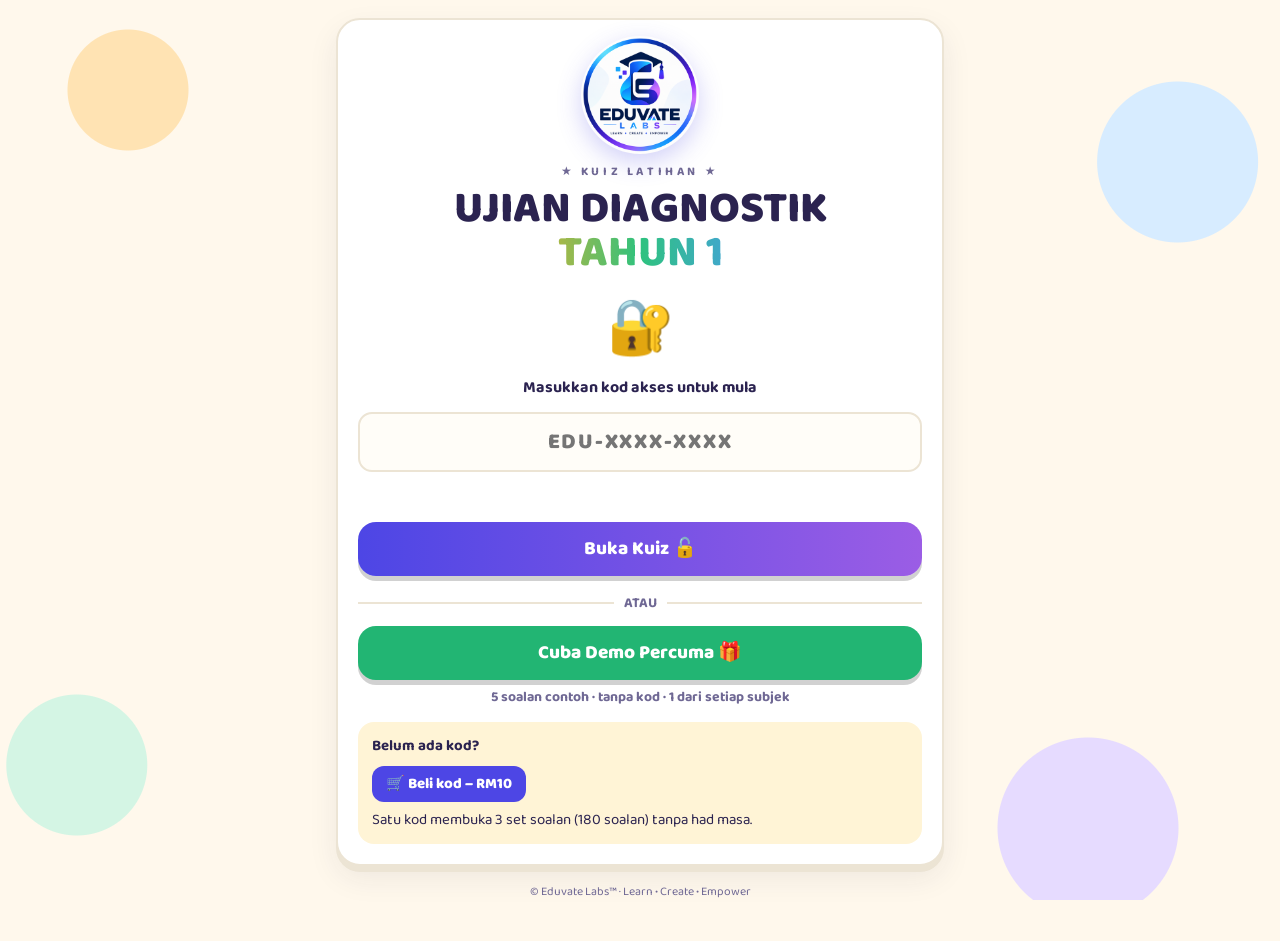
==== commit 41d98c33: "Akses tanpa had masa (buang had 30 hari) Co-Authored-By: Claude Opus 5.5 <noreply@anthropic.com> Cla" ====
--- a/index.html
+++ b/index.html
@@ -166,7 +166,7 @@
       <p class="part" style="margin-top:6px">5 soalan contoh · tanpa kod · 1 dari setiap subjek</p>
       <div class="arahan mt" style="text-align:left">
         <b>Belum ada kod?</b>
-        <a href="kedai.html" style="display:inline-block;margin:4px 0 6px;background:#4d46e5;color:#fff;font-weight:800;border-radius:12px;padding:6px 14px;text-decoration:none">🛒 Beli kod – RM10</a><br> Satu kod membuka 3 set soalan (180 soalan) selama 30 hari dari kali pertama digunakan.
+        <a href="kedai.html" style="display:inline-block;margin:4px 0 6px;background:#4d46e5;color:#fff;font-weight:800;border-radius:12px;padding:6px 14px;text-decoration:none">🛒 Beli kod – RM10</a><br> Satu kod membuka 3 set soalan (180 soalan) tanpa had masa.
       </div>
     </div>
     <p class="foot">© Eduvate Labs™ · Learn • Create • Empower</p>
@@ -242,7 +242,7 @@
           <li>3 set soalan · 100 markah setiap set</li>
           <li>BM, BI, Matematik, Sains &amp; Jawi</li>
           <li>Keputusan &amp; semakan jawapan</li>
-          <li>Akses 30 hari</li>
+          <li>Akses tanpa had masa</li>
         </ul>
         <div style="display:flex;align-items:baseline;gap:8px;margin-top:10px"><span style="font-size:18px;font-weight:700">Hanya</span><span style="font-size:46px;font-weight:800;color:#ffc93c;line-height:1">RM10</span></div>
       </div>
@@ -287,7 +287,7 @@
  {id:'jw', name:'Jawi', color:'var(--jw)', hex:'#9b5de5', emoji:'✒️', total:15, lang:'ms-MY'}
 ];
 let SET_PARTS=null;
-const VAULT={"v":1,"iter":150000,"salt":"KIqD5Ve8sVzfuX0ADaK8vw==","keys":{"a73ac23f6433fc60":{"iv":"iSR+tn9ZhWiWbiMJ","ct":"Wra72VXZw5jHSueqn2fQD4DTIIMPfEjLwX8I2gosOCItuNoFYWByOSL9Wa9uSAyu"},"24aaba4ed4f0185e":{"iv":"B0MjVELPEaGhCi3F","ct":"duvpSxXnwW/mRWm+SCUjgXHTZTrQr5+hiNknnhw29xowCtJw+idMwCO74qzn6XZd"},"fc3b683b95a9b708":{"iv":"qZwwFeqeAguD908S","ct":"pTxe7XWGwelRFp2+virVrK41x9YU9cqAw/6v8mBbfOocpGTJQV/oo6Mnb2kX9cPk"},"e0f9fb7f20262996":{"iv":"HnVp/i8aHmCv35HN","ct":"rFncfEUkWSYC/I5XduF5P6EWcTOPHOuzvRv0TkCEsmP1Gv7f5atMC8hSYhM1WFTL"},"47a07789da8963f4":{"iv":"5bCyrZmy+92lRMy+","ct":"52QIR2/HaOIaRt20X6mA748SkuxdviErJh3L6XJt8Jtz/2VVN0DUwBBJdEHP8EmY"},"7fe3a268f05e241a":{"iv":"OGSVXo7cJfgtPoHq","ct":"WXQlvs/71zYkvWitlCVDI0+scSd1bAppheICdAhanzf/tgKhhWAUhuI5wbKq5IZw"},"8f818af34785327e":{"iv":"Nqbq7Yh0vooyw0/o","ct":"Bn68fH/w/7CZ14c4xmY3naNtTSue22LIumA3bjTNrrLCyjjAtwfuEPKoBmh2vIG9"},"e314ca981b6e5f85":{"iv":"S96PsSSK0hksBzrr","ct":"y1OMbRJTJpUCZ9+U8oJIZ93BIHMoR9TOTw8psmcaTIXlwKyU0Al4pEm16x9SKNxr"},"0f405f7ecc357dd1":{"iv":"nLnCcO5EOTeMaNYS","ct":"o3JId+E8MGGYU2j8GeO7IMMFeVs8FriK9oAldTInmKHTNMk2QAWksMkgYnKwE3zh"},"0fbf7e463afe5962":{"iv":"af42mUsM/hEw3bzD","ct":"ZJHDXYx6HVvxsUaE+YcplhsT8c1tOa6MCdZ4n9I33MlpEQJ9ppnsOFmn3Z6rihz+"},"13fe2492cd810193":{"iv":"pg+haTfIJbmpmeCa","ct":"zJU9/fnkrCjePcvhR+PcPAY4f548M5B6jZYVssyKsRZEymKW1cPqMxfVB/VyijT7"},"14098c5f7def253b":{"iv":"JIavW8k9wOyIABlg","ct":"0zbUwayjQTisnruw6Tfe6AN6c7ShYJ4KXp+tDkBcyMJA1Qn7DPVPOma7htXOCewK"},"917bfa48a60b01af":{"iv":"nvUstAo0B+gkNAUJ","ct":"OF44DxgDlqz27ACW9vgkD8f9gBrr9j91If+6gkf2+uOrDxHVEnEpVU/dU/EGSL1W"},"8ec141ded4404ce2":{"iv":"+AcywQwIBpQavvH0","ct":"MZirIQQ/3NLqoUkNfeNBojbllkBOCl8RGOtHJ29wmDgJVb6rTLSvze58//1wxrHC"},"304a2a01b3c0ad92":{"iv":"Lz+Ynq/5t9juVzb5","ct":"M+CHG23gLi1qVmAXOlEXz+vozAf0pLmzO972enHtwhDap3eETOzGM4LHvveFI5JB"},"a9137e7fe8111340":{"iv":"oAsGXWP8SYyIiWiz","ct":"ZfhiAvvZXn78j5Z54nrFtqh82l5CQ3L8pv9Bfo1QiBXCQKQwqBuimzaQ8WhamsxM"},"0bb79353bbc3a28a":{"iv":"hr6HC+SwnE5WFLDe","ct":"30SQym0aogAo5nuBEpdpBpMwgDc9TB0uM+jgy9HQ1S1/lB47KF2cEOaM3JJEeYSi"},"9323edba8dda0713":{"iv":"8bqL6itd/UaMwpE4","ct":"/ha3j+ajs7/Mq5y5syqRSk1dyQ6BWfxWSqF5zdJHS8TjtrAkXD36Q7K9nv/8bVba"},"759a681b62faf5ab":{"iv":"A69YJLmoQscozGmI","ct":"13EdI4DK41lxE/JfPU3rOY0mxgflWdLLW9iBIihhKIQVEn9fO14VzKAoWlXyC9uc"},"eb175675cce7ec48":{"iv":"VdT1TdF7iJcOUN/W","ct":"AZ//pLytUUjKqAEjQzobLI0hGklDejwXZgFvq4mZAWheVxxjL96ke6RbRg8NQ8MS"},"8471fa3b33680db4":{"iv":"NFqLN+zBZNqBPMMv","ct":"pp4wWJTlcHfpEGTrRJiXXOuCj25nCyHAvQH3li1rDkDhkuwztLYXGodtZso/9lRr"},"7d5e588fb2ae910d":{"iv":"UG6pjnGz6Hkr8/gS","ct":"11BO7s06WrprNJQDTL5FLtEOdsGthWbzYaCyGE1pEAS9goyNLs4nKhYwYHiM100C"},"c9216e8a1ede2a6b":{"iv":"hIWpC9frMIduaCDT","ct":"kZtu7ZLJ38aX2Dzoj0hB/iUMe3O20UvV4IqrjpdL5vpc6qLYPaiAlMHoIkMfwjbi"},"80300b259fa91a8b":{"iv":"Xdg9/8ibkKa01+x5","ct":"FmM2Jj4L5rN4NEP0GFdvOMgjIKASS3sI0NvMQjYnkW5R34EufnzRlOoJmxFuEQQO"},"0d4f9dfad97eb7cc":{"iv":"eh4TPZ6tPFnJQv6O","ct":"/mL1/Y19B9JQDeovOvwaCc8AyxQwEf/SjFX3NX3nnPu8q46P5ouNbWn+tW/1O7Yy"},"5f88ffc08fa9a276":{"iv":"bP9z8cmbsfFKz7GI","ct":"NwjsTsjnYwiGWT3uEDvOarNCDFYsEDrrTsj3FJkTjkf9P8lxZbxsDYWrmWAfFrSm"},"e2e134ded5bdd0eb":{"iv":"itVzT7Ft1gWYRwPK","ct":"Krdx7o0DH5z6PVX9fCFZX7/cXEzryyg4pao8iT7rw0xErzJsAXI0CorM86tPBEv/"},"32d7455c55533e9b":{"iv":"IJ9LFJgQoJ6Vjw+w","ct":"dsDAmI54baUl7+p91hoWVYNAQ7pMJTgXPp4QyvMva56nQvUrujYfz8L+2ie+7mmP"},"681d7adac9a1b6d7":{"iv":"PmyEp05XCvSfIS8F","ct":"O7bPI2lUynoabTspARVEUnqdnHHuYOjG2VX4Sonjap4Ef0Yq6wN10e+y4Oulx+CR"},"ea327c2549f28f0a":{"iv":"uLYaDMmzjS9iTHJn","ct":"2M6cjNDFkpUmG/4sj1sQGl5/ncTLWmoQIUuqvU6CLL9nE1SdUhMj0qTyfVLQoXwp"},"7b7c694568dd1f91":{"iv":"n//BZ1Mk+Hs8HPuG","ct":"mRxw1pUcYtqDte9/eRfiK5e4tJwDexZ7RdECm4E9HxmmvwvKsPNom4SSStDcS21R"},"23906676fb0327c0":{"iv":"4rg/oROHIiRe+4Oo","ct":"kZzc2bWUizwtXTiDf7WAjdULKdWuTaW7FynvmBdaNRtT5OUn9V4kMVIQaD/KlYR8"},"83ca25c6c200ea3e":{"iv":"6hUtcVyIr8JEa4w4","ct":"oTcrvfAQP883TD+5Zn6dFMln4eTFqgtsPUpJM4gvVaZbhEgSw+/4BWReaJCCjBrd"},"8bd789d2bb0074f2":{"iv":"tSTeWBU8ZIIGgT3s","ct":"kJFSEXeUu84HYdQQxe6cNwBdLXAxLi5jqdDOJ1psDd1wOhQQj1lyQWvpjtyBEXKq"},"7cc44f6d3ae78900":{"iv":"9CuEBgEDu4uOGiiu","ct":"UKb60QthBQeEDu3/7gdWm97Bcf4zFLfYirWTDwNhejx3TmPixtVlX/i7o1WRA+o7"},"8c0eb4682216071a":{"iv":"64P4bEvfblXG8cVt","ct":"/aqBJtivhr9zCO8cBEa2UMMvoHzc449YoujgKv2zM3bGxN85e22jccztnRaTCmSp"},"ed43d63baa12d0bd":{"iv":"joWLgDMYtLi7Ki34","ct":"V4lQHLzV2FTbEprGqAE0LHsSfMOFOKsgQmMqDxIKaQ5Fcs6SSLn1eirWFTz73Pg4"},"868af75db8c9591f":{"iv":"fkBQ5XAWFIuoPIuM","ct":"Z5Pgo5K7pdHbvXJjP1DcUUrD6iI1snNLbkz4U+eb8OtzQYl4MOX+Y3IKwy3bRT9y"},"f654323e8862f878":{"iv":"X8q8g3Y3dv2ZExnz","ct":"au10cSZAsPmsD/qjAldYgMnTzEsl5DrnDCbARET1+WS0ErEMixWM7V1gSxjFTwpL"},"ec6ad87a0ec0e7b4":{"iv":"53ZscWn9dPUOY183","ct":"1jpcowIOofGqRbACjVyYzskiYDBPc6dC+r9RnmYzA/ko7Y110yDtyvwF+THucZk8"},"a41fcfa4d482a261":{"iv":"aY4hbeXviJAR6BQQ","ct":"CWK5W3E6BvhAisCPyHWovomtlYIutVClsc0wl5A9nuf1MSJ2fVpiw7/AY8mrTljO"},"08bc5b7329c15649":{"iv":"f1kn61Hndbiyiz4q","ct":"Z04/NAjp3bS+Abx/JWuSaJun7ASbwmxkgDbDtdSxOzGTObjwV5UbBXwye2NXyK2b"},"6caf52cb55c04919":{"iv":"NqnlUz1nJ3jcFC6H","ct":"V8O8riBC6CKvv954M5nlCunPs6m1wZck3tjMl0ok9IFWx87fAMTJ7H1gxHaGymUx"},"c93d98e627f8fc7c":{"iv":"ZPu7tnVcVkouHgjX","ct":"3Voqz4dHbC1Qcn4plU9NlEuDS3jvjUW6Mi1/zTpn3vl6u+9IMwrcIeXSinLyf9mI"},"542541e0ecf2a4a2":{"iv":"iNl8PXR8jlSbw67Y","ct":"iMvKPl5KBOJoA5IBw06UhjkUF+ughdZCE0bz93PmOSRJaXEQwboGkjtKA6UUeYWx"},"1100dd1dc96fb37c":{"iv":"G+sT4QNnFYnXk3lW","ct":"Y63ABocunFIk8jx3n9jzVvGqJQAVFgADMBpqKgC3AhiX6Ksj51ZYCxSH2BDiL7Pl"},"840145bb87ed3631":{"iv":"NFZMJJHeJcUmWYZq","ct":"9XrSgu40iTkUScZMFPee66udtnUR/o3nmwInBkBxpsLJ6XCRkGlRdyz3hHWCtr4W"},"e78937d1321c125f":{"iv":"JTOMo5GpLWrp9hWn","ct":"oKXFrMDuy6yKN9IpKmUBDRSn0Qi3EedHdd7c6qMyHhaOrJBCm1A9wg5DETmxuS8v"},"53d5127159cf2aa4":{"iv":"1xf65Yn504ogQAZ/","ct":"MtoIhfdHjGyJH4BVTONdt/IHXCgqgJk35YDgUrG952GBdxz6+AaiaphzguVzB/wm"},"1162241204fe7570":{"iv":"q06bDfNHv6vXNZLd","ct":"cKqyruxm4rkkbmK+R9uTmDx899l4zQIFoEwGpUaKytEdo5HQRyF8hBR4XGumesX7"},"78dd20a6a7f65340":{"iv":"wFEOS7wl07R7VFCK","ct":"xfMN8THtZtIlPiPBNvAd+5gbJdr45O3timIfSVNC3NvyYmJeo8KlTalXAmyNTPof"},"81668f884427b234":{"iv":"mjgfzmoGJxda0T9/","ct":"oZsXkjvO+APCl7jiTj2gvpCt0813tk37FGbWVmC18QAxjVwyWKctyHe+KhOLJSpK"},"bcee8f92f9887450":{"iv":"2pdIWXInupMKkxMD","ct":"JJdAxnfBmMpi6t9L42ST9H5JqXvwPcnDQZBlmyNzXBQXiB9SfrTV1OpshQ1vDzog"},"e3545316a15015c6":{"iv":"scBGpu2M9a4+6Bx+","ct":"WI4KWRteIL3C0djZb8tf6SfQKmXA0N//DzPLOuIol2v9Z0EAeWPdBAPgyd3s3HnV"},"393ce75b71b20a1a":{"iv":"V94TMEfMQ/XLB4+X","ct":"vPaKWVd+uAlsZ+oK2q1kCBGm9qeBDSr1PmlsfdJRgEZLgDL0qGYNK+ywujZiH2Q0"},"ad414ce2bc506f97":{"iv":"ieB+obHUHS8TbaWx","ct":"egGffdMrupZ924fx3BaC2FeHNnWiBQ9VwCH5hBY8lWAUSMPdpO/iFLdsAEIue+tP"},"239abc1ebc175a61":{"iv":"Gygi8isVE9FLfkpx","ct":"kCf/5XGYlkC1rRiU89yY33i88cwlJvAtTWqsfMtkPpgosaX3Wj68lsN8waUt9hxc"},"d80a668829d3543e":{"iv":"KT7IOzMv1c5e36zO","ct":"x+Hxx9fEIlgeifrUDQPpRuwUcAZ4qomIInx0c/MuciUDLOYey7lNfFehXU0AHAnu"},"4ae2014231473aad":{"iv":"bIAD6OuXBUtGfijB","ct":"nTC/5Z6/FwIRXew+Dl8opAMFbIGkI+0Ry01tOYkq31NPIZzlcYtrt5nkSKWYl8M8"},"10e69e9b57a8cb22":{"iv":"7lk34feKp2jX4ryM","ct":"kaSeXtovS1qBizeaUNzfCZTDUirbMhCCkLWosnyE1ql+NbdezOekBujBhC1QGVai"},"3cf979372154a028":{"iv":"H2T1UR9YWxGdjsfY","ct":"7TekGl3ACITCMGqSVeKUcYws3wigTcTHdZNjI0hECWuu1oA//Jp4B9HzQA4Rw1Xb"},"0595cc1295ed7678":{"iv":"CjXACyWeyrLK9P7n","ct":"Y/ruCKUq8ltKbtQ5te3HXDZ85xgo0OLdLTjSBIOM4gNYTH0EYlLMYsliIrf+MgLB"},"e04d69bc649ba439":{"iv":"eJskUwD/LA8d2OKc","ct":"+d96+ytmySnKoC43m/CDXM/Nok+ZGpsqk4NuS0YAfxLMUFE+uBzLR8StARTw5WTw"},"1c3d6f2deffacf6f":{"iv":"Y7E5CD9SvHQKspQZ","ct":"AVZKvNRJrtrHfBN6J6+/WQDCTsRt4CrU1MGUcjmxcFSYp5gAUbUoTlyxYxJjd/Us"},"bac7b26bfbeb1520":{"iv":"VH9QiHK5OoQblEU9","ct":"6BNYxdrWJtWlNuUejXJ7sQOrTOCV4ubCo2E+80Jw+3H9DGT3Z9hnBaiMkNPSyLoP"},"cb67664c2dfae952":{"iv":"75rE9goG5CQjRp6G","ct":"0vHhPcwISdUixQISmWtQkXmk6zrh/YDDoFmHlas3CGrZdQ6CQIW21cqLEAu8sbKj"},"ea097cb093433dc9":{"iv":"Dp69ho9d3PwPqeKu","ct":"OdAZk/CeawDzx/LUM92X2al7jRGdCZWZrSV11FinS+XWrKitUmfFZ+1d8dPFI1zG"},"88cbe0473a4c82da":{"iv":"bIvBVZM75ZlBQbOI","ct":"VfNek4Fe7HLheg3tRCuHjuqhD188Q0YfgQkS8pfp9s8Q0S2J4KMCnaAuD9AQF4Ms"},"392c8443f19d1ae6":{"iv":"VL6Y/AyJ5aPlWCjz","ct":"mekioxPbKcAk+NkYLV/K9ELQQrcQ946jO6o8HDXF8Qijzmqjgi2J2+QYQvOPOrak"},"e34ae4b63bcfbe2a":{"iv":"JcSZJHqWC8MEoaop","ct":"IE0jMq4bYriFImPRUlgExXxRm5545MKtg8ls+pFTQsUOfSm5wJmDESKIPoYU8TiQ"},"e818d984c9fcc43a":{"iv":"eRREu7f8zK5bYNIY","ct":"23X5M6SLWtK2dM8JVoTnFiVplLC7xv+XxlsCYqJZe169tz26CDZukmrGUxKfzI+H"},"167173954842efc8":{"iv":"UsJ43TKnO55dtoIu","ct":"BSIKE1kLfeJlsEDUgi+YEU+fT5mK48gD0yDqflWfvXz6fWMPVpmTnZyrMchQ5zLo"},"e8606095943a2c6f":{"iv":"c6VtEEjQtnYZRJ3V","ct":"ox/PuO1iHrckq/OnVt3H95Z9n1MUwNYjpxqbPWdbBeUsYFprQrI5Kp7h133ha8FB"},"0450c8f224525242":{"iv":"mZCL86OLyE+jH25e","ct":"U+tVGZ+gZL0/5X+llH1mO9FIZ6Vd2tVQVxuAVEiql8eAsBmHd2ToUyJ3K+k1Aj3W"},"ff2c0c317cfde5ce":{"iv":"AnMlN335QWY8gjk4","ct":"Sw3cMJA4cgJoUVUQbYM6HyWWDg5mlub7ZSdtyIznKTY+0+lV1Wmrul0zd/m16Q3m"},"09b00449099c9b69":{"iv":"LDlOoSPqBxWh2J31","ct":"zJ02fbQTQqV+sKnjl1ajIbLb83CoLYtd2yQTgDPu/KzuMrrvirEhL+cgRrZqNzl5"},"71e6f7bed90f5ccf":{"iv":"peu6OybYgMqzorDP","ct":"eKwydu/O3xb4fcb2ga16BVftyOSLge2Rf0DPVByy/2JwKXMmNvuq/Wrl6OxFcNOh"},"0e74e30345f6388a":{"iv":"TCmvgV5i8myOdNSI","ct":"koJcVvqPlW/nQJ85LeU1oUetNxxyMF6qYAgr5DQdG3o2zmoUpHQcSa0jSDkl2tlP"},"7ab2ede569157b8b":{"iv":"jdOm18oozfIGz+LF","ct":"47pQcwZSzNzVYVsi1lwLdwGO3dL9nVWAycVF8HG4bogyBhgmloCN1BmGdANZD2T+"},"d224bb05791f6d11":{"iv":"0/b/jHtOG6NCO9tJ","ct":"i4n8w7zpPr1IRaYRB70ucrd8Vza6HJOnChMH6UwfzzmSjfM2G6O997vQ+iV05jV+"},"2f65aaedfb3f4341":{"iv":"RitHD4NWv+ZT3+oI","ct":"zLFAa553EWcoJuxdK1IMSvBhKW8DVt/FfA5BAtD7lB0uH4ikWbe2lMtScyyo14Vw"},"a7f5985f2b8741c5":{"iv":"girEIUajtKjAmyj8","ct":"ySG4bkCk6zZxJ5HFgiuPX6FM29VxSAgzER2PvLZXvapYcqwMwtDuJ4NPuuK5b6Om"},"0ecf35ab9112118e":{"iv":"4j/6Uv5jNwTyZebx","ct":"kMU6Faxozc03Uchk0tVw7qP+tB1N9DNf4+g+DkmExzJN/bqcPrDwax01wLj+NCNK"},"e7d012f200ef3a23":{"iv":"odHvlyR3bwDkNSsJ","ct":"FCIY8NGHtDGHaJ3S2/2RfwNPsfdMSQezXPYQgPdvkx/6VKvQC47k1DrJG5VikicD"},"0fce1ee46bd194cd":{"iv":"6m4L2769pCTDP05o","ct":"cqlg0dogr3AGMMCDQpQ0ZDY7ZQMU3w3Xk3PooQO1nBcUof0QyIgQBHOlQVauaPxq"},"8346abee55742799":{"iv":"X5fCpMpIhVBaWTbV","ct":"tU6eGq3ciWjYjnDsYXOaMgvCP2aQDwvvAR9DhOcIYP5gQ0W/2Twy4tKAKjPBhpiC"},"9b257210793f44de":{"iv":"ZIOVdfQauNN1mHUm","ct":"+0EbPM9R0yaQ6xu7lJb1Gi6JgSANZpj5YaNR9SV5vioRRhieXFrVV2DrQoa13XrL"},"706a7d45c33ffff0":{"iv":"yY+fUn50wHj9Xw/T","ct":"3SxKtjiX9GsEJTpyD8RYoctGkmpZMAlAtC72+50Tohp4A7UiohKjuQMxPXdz2aSD"},"7d854a42182afd43":{"iv":"xjUxO5Z9QfZsh+B1","ct":"OdCyJ39JTISnBjTg67p5g/+pfilnIwSN7A/FC2btLqWIpNBDpwalpSoKIn+LrtLj"},"650b95e256c53098":{"iv":"btM9r3AwSrXxWc/c","ct":"ZPGnppXfxkzQrs/SEhs0B8U4m2nstFXeQghoh9582cLm0chQ6FkQU1B4zBn/MKkb"},"73784a3456165c0e":{"iv":"LdNB3Rq6YPapFxaU","ct":"hpsUqsJzW7CaXc/2BSAbuWgT+yYC8T52N6X6QHZT986MgTPaV9QgSsL11Tq9EGGk"},"1eaa2528b23ff5b1":{"iv":"NN2siWJ/Ozap00Jw","ct":"QITjFo+3RpvZsvnWA5YQYwotjJa/xNCmj/ojSEKraSboyrWG5tDLNHS8g2J3mnaY"},"095ac07e47b44d98":{"iv":"mOokRtlgNQBAnHd9","ct":"DE+EpcGFjqknFTYoYxVxnvs/MXjLUTx6RrdX81rTyb2Yz7XLXTK8uyJlyNBTpD2A"},"fb336e3db3ed9934":{"iv":"3dg5jzmnq2X5dncX","ct":"o62PDVJ863K363+7D0SP4AGJBrD/pHLVAXzyxpP8l1UF7oemqiu0YWnJ4INLDOXN"},"4dee8320f921903f":{"iv":"BXmIXVd/1e+mlJlV","ct":"zrFoqJRNZtnKPCw0QK1a1oDm2JK8Lrx+V3ZGcKHLACJkeaVOtHnXHO2hCVQYriU9"},"7ad3c7f45a8dffe0":{"iv":"J0OowyBs8A3y5bvB","ct":"nC7FGX3FEAnVoBIqGpbyA/UVAAd/QXVGfgZguXkLCx7y5XtoVRfezV41r1p/5oOw"},"788bb7095dceb26f":{"iv":"25FWMt2wYeBx3P5F","ct":"OUKR846nd4LgG2dJbMJ2QuP8As+mS/zx9FuGJODRmEHTxbjy/YDAtrzNFKjEMY1Q"},"824dab109cb99a74":{"iv":"inwngUxKHAcThkK7","ct":"3vT2/R5rtguioOe4Wu7cUVaI44qI3TThMSpuEARSNOBZ4KvHbafREQlzpxt2m+AW"},"e53c46d1fb211eb0":{"iv":"DledpUIJYSKLAdKs","ct":"2KeMV+bmEDKbFSXz2lLAgm/Iq1n7MPU4RYbeQlBs2tvGt8aAENKieGJAlCG5JR2H"},"78d1986338196e9e":{"iv":"P5HaDIuez2k9cmAl","ct":"wv/HGGnD3Ik0F6EpSIpuC2KSi3tDaJHz9E/h12gfiCrcrL0Abj04aOmoDH2JLjlf"}},"data":{"iv":"XjOR+zoTGzJjfvlk","ct":"LlpDWe4VJLPeoGauKhyme/a/5KZ1hLaSD12h2odxknQDJNawcCFbSvi/PwSNdONfn2aY67Hrt+Cf4y5tJJGK4QvGf/vImjowwRkAr7Zdd6uY1esHwQG1ymSoOd1YU7oapNQKXpLLiBB0uU7jmez72eBV3hRC9yz+xR3FCbTQP8AvE00iMVSd4xDGisLM1DhUeDGNlYYbxrlx0XGgFoeRtbCdj/5TT8i5lHyNkzgBZQ5ikThIaZZuIfTr7go8SkJvlD3jXxy15n8gGaQjKGqHtavt6qbN+1JLEyK+B4iVf9aZ0mnWxZqwcj/HRh2kuo0gEbvo54zvOzzqz9jn81Y3/G5AlSXNRqNCP9Ag+QKTnXHRc+BEnrx82uRWKx5sKq5pz8FOm7eLMHv2+sJTp6S/usR4eHJ/32HpYZLzN2N0tBah2TYOJUFRFh/UxKmJW9yVLnejzlL6kSJPJrTstdXBx0UY6gGFDp4rckWrRd6Nn/YPOtehpSBBJUlmilLR70lUWT9JfykTb/ShCF/GfrRAir77/xN0ZfFQ5C857RGZ7xrIHOGaz3uEnK4PenZ1xnq9i+agc2ikdlGtcdhl3nW8guTf7dZ4QhEYSuzb5y5WHjrDKqTXqYxMie8F/+dJkVHPp7Y9xieNpiWwC25+miqDcNug5hqQCWbcrtoTFlD1vi6ecuACFyPZ+oKKtGEDXn6TsbolxoYkWsMrJxz4kF46Y3v1ggs1ab57bFJ3jgB2aKpGnV48Lb/vxW0AAOK1diD4uJ2+lE6IAml46YfPm2tUT+72YeRvX8ysu1xL8Pzp2JgVpwSHPCiUh/45HfYLrD48P4Tcths7VmoZFRVJhgiYOV3viJNgV3dho8lkScv0KPvNeNZnFjxWXzSEJ0/3nBmkNtJP3gTi68yeENA6Z4zOtyp5UJbBxwItqZk+ucAXLroltNBR4hblbTFgQnn91utnPbW7MrEtlKh91s/KfB3W7DIBdrK2lC6Azz7tHOJPE7v/LoXX7tTKAOf/clmJKYwOpUSwl7oxfar4+LkmyRaxWypASFcgyP8nd+vN80r55O+86YG98vYheoRp8DSp1QW4vEvZIrdsw9gDiR3eD7X/2bJPW14aK+b4t32yP+0jv/DmsDqdTJHqFR8YQUKX/qT5Z7sWixT04J7X1gIMdbdAQJ/MkPRQZBfTkXuBXvQXSsLvdNHn22aupskj+G83fHM25qvpoMhmz3Ih6nzZdrRzeYXEXKXXn9G0VMW/pd3IO5rF3L9gth2QWtkqEHrAzCZtzgPqMqbC39vCOAoztUB7ET2F2189obMTE74HSbp7YNr0kSMjBBna5vNT7Q22/Ahkayd22a1KgdAfJ/H6DK0ir6XiXmSzxN44XUISFARuJhZNco0tElH1pT7HhOdkTGwSYZsRdY6MkHJLZ2A++dBbdjtj5sZ1m0VyuyYcCK+Ss5wQGiCsA7eWnXSUJtihHBQ0+iNyUuhZp/u60wAuCWaTpltdvkcXyVb1hU4odPfQjHLtmlb5sQ8FwxlL5wvgWSAbzxDBaRb41SQGoP3k4hqr37guPjY+6a24lDljB9HPcnW5DMiRgD273CDwt0ZU76vNWfSmCm/ueVbq47cUz7V26/r5v7k9wivKokVTlg0+Ags8Nad3MbPFGIb9RbKje6FVIezF9xR6aHOVXAvzL6G+EH+IXtqJ2qItVnvg5IIAU+L3/Ke26pe7rZRS+XHyWGaeVk2OMqqzQNmF4g/RW+gHGp5D8S610bwxO2fktk/SJ5f5tROQYP/4rs4iM1QdoAwZV4LaLj5TgWJZJlyOs+7WwnTSBHjSwOkGLqp6IgX+PU9U9SMgFJTKM2jz6+4zYtBD7Y835mILFawOhZ503TcBl/8uZeH74lOH5njWTQlxmL4exaQD3r6U4pBylAWE50xq5JC67jubMu8ExNqlgHF3/vck9dMWh2pAdsbHOQOyRV1YJbpSZQoNR2HgFL4g7OmQYZ9/FdBLr7CvUjBVfbqvMwzyQoWoGKnvSgzohawU/w+7C7tS/jQVc1vWYDyzUu2ILPt1aDVq91KwLM1rQ2K/HPGO751KXZfSn0yLcuux48LQ6DKmgmxrUvXlKZ7idMi560q1yhBm/qjhj9spIgmibYoxgV1iJ5j91CoeqV1olGC1vHAfQbRf7wI6xaStSVPqdPn8EB3201ltpyryzuTertnD7u/b5+7puWMwciIpt+aQJbrpMuQUP6rsXTnlms90Lr7UK4gUFbS8kqfOyI9eJwx73jFct3wQPKCnSlGkWca445yG0HVp8Z7FLTLMNeOF8cf3D0UsLGz6/H/WGZTNoMtzCIktwA346jX81Xmmc+J0VoE9h+mU6qk0NqJww3mGgoLRuUa5JfOHiAiyhvMsnSQ8eeEiJQX28uB9dIvXS/iIqWgVIbginV/Hov6ut1XZguDBwbuDZNsmXYscq+idKoMzrQ3+X88FijU4BI6VyKlXtwo+WrNm1vGDiQt/Vj4oHrD6OZCkUenN8N1oy6PVdb3i42RF2jJtZjA57Whw2bQgVa4o8jGtjvcp8UdIfoq56PQIte6yDs14ab6Ozdq5LEo1ycEtUlhg6oIg5TzFuQs+2zEc/lPhkc5Ig10yITHqlVIN8IdEOZaewNo7j45EQy1nM4Ph9UzEoNa97pCgaMsa4RgTwW3fdEcIgH5lgI0us0IelvwlzcW4GNdxIl6FluN+TdjYl5LXataXLrysDAjc0Bwj1u0DBGPSSMbNQ2uS/Ynk6n1souskzfk9Uvn3/FfvDfN+4UFA8o6cXKU6Ht7jB2HvDoS+gOxdCsIB/xoCARBsntBcFjA9X3CTEvtKZqxSNqahpIJocIqv6CRgaCW/ACg2SZeHj4y4cTxSUhshQ2rCOJBr3r1OpnWs99/JJy7hBU3KnZVqqLX7eJQk0Jr+y7pluhQ+oB5lYmFgEUb4KiqgMWeje4LLlGslk+OKTJs21wR3GdHEIPtGOc1ma80US1K2WFMq8RuzOE1vdbzRHytPcU/BlkwUOPsZ9tJblaxayYnMUCfb6QQEZaxiYQqF5fsmOQ+64mtPgmARIgAq+73K9vB/S2QSAq0DGTKA8pHnKOfgZ8XWj+EEwHl37sQUar+5C/3GkalP3nO05G+hFCjGLDh+fcf5fWHUKOK4TjdYSWSuL+IK7R1gGSriFBINHA1941CkcbPtw9YyW0Voqu4VYqtMOMF/72iprJC3NxaIVR07dqgJJ1j/cfd+u4k8Cg1xyId3bE/tVFZWhPBVYI/eNtba6+CIdijtNOPi3Q10ilP8ad3dwa1a4es4fYO4AVTsI4IcsurxlOpEM9OCyu9qLdD3fvwJpjSiHsKUdAexbqdV11m+xFewPVisrkGgslUs0MA1O33EnCW3/6igHXpB1bjEgrU97vapcuXGlXMmUnht4jRfEuEJD8BeXlZurgiBMmJsfsD9pN11lGRG5LeUp35+DKk92TQ4f/Qjll1afBoNzlrl/kBp63sUVGixNRloadfgGI7k9cjtWKaDnP34KrQDz6tu/6sAbz83SaW2ocFpLFXOIkumEuCGCJWKWKpcVy4XoXUgLJiCHL77aBUvLeFh/O48zmVSzIu8a/XPYNEpIe1Zh+CCwhz54riR09dz+ifMOyNCoJAQE/c7oQA5O2AfiwRsQRGLXWKbqWT6nAxq/xvKvAM17MFtu6PHHMkajUeoCZ0bq9dsQsfTBTb05oqOqIdZa2n2p4FOtk3wCHfMmgo44djaJmJfF7YBWwWgZmT5GCKX0NnUCi6Xx/hLWw0wXQM9N5CA0MJUpgTOhGV321L9TA5Vvce8my9tfzLfKWSZOsw9W/8bQaLxcYoVgWXGg/l8IItHRHc6pWDHeqLZPl7GQAv2sYmoYpNuXy5OLp/atmHnwwdACJ4edUO5OZsz+Aj4Kdj35NJIKRgWs0D+QLkuYbzix+R0FfB5p9v0U1r+N3EmqniCkEg3gXyhpahr8BCUsSa8XGR6zfVH+1PbluJ53400EOMgtSZPk7WWw4MoIJe/M5+TF1gk4Kv4En9Er1HAxFQ8jPtaernlqOGpIlYkwp2Ztz6PYumDduMcUlkxl2dJTb1nwrxzmb++ClnkXYjZt4fHcHrXClEJWomrx2ZoYn0rOFB63fWkCq78pbKk/qWasgEePyPHn6YdnSMmMtGeL12izvqdYjsSc2tSsTp9rQLUdZEhO+3wYrC2fy6WmUJNPx2vOa5OC47BevU87QvJD013ODGOeJr7CCW1O1cqfayVwyXHb04eOtNHkJhMNSJAmLv9pXj6pLRnVAEl4QvoZVmBlUF563kr+FmmO5aAI/yHOanwz6RFO8npdB3AMBW/TrlU5ZGB80iDCg/HhrUddOAvGFGcTHpnafWatIcyPwPAK9BcwOx612p1iauvm0y+FrkwcS8TtFrHKXYZ/NJKySnJzyYOuEC0azo/XU7sa+QIDtTCP1ytWIdAPrFYd20IfNY5Nbigq+hb37Ct7+0rh8zJE8RI5qDbeiAPbYf7rpNkcXWd8GpaHcjkWVE7Y40CXWMm2XjksFlijTGHrSSoC8Zz5lmwu4c9t421KvNhAqHlaZO6DIDKUAyHgr1XsIpzUsUr6j5GpDa8ob3LQ5PlCXK9QP/VGIwQU0Kiwe52mEdLlmAqVw0F0BP5Iw3Fvq0QzY1VYtdvEGsuZEUO7kMFPRGnXeishVZvNCPkbIUFusBVdO1oWj27lQnFS61hae6824rRfR/sMa27DFZklM61Rjv3lwQR/ApyBeCl8af5+QDw8aJSkq5F9KRXRYo85gAUPIcII4J3XyedhWsYL0J2PgjcosFl8xAkgAHpW3TsEbkiPYcCvbEitMVr1jEd5W6/v2uRYN3ZC/TZZl7IEQ5x5jyU/tlNRX8VYN+Kdk72B0NAXY2qAoDByISHAA0NHukQObsPzz99argH6KGsz5feW+DNeNSfsKYFyOHpYBi+CuXpXoKJDQPuvpWjcvGrBy68yXG5mVYblSTGPf/sv78pAtHmcDwEIdK/yWoeE0muUSoa1plUbowFADzkgrpde4BN3UiA13JhaRg92NBjAM4CHxJzoixTyAN/BJ7VfkX1fg85guHbNeJdlH+/r7j71BJ4YWm/PegnGJFyL2Qtx+THlWQWKmZDaONjHfwwYYDEeY243MInkq21qvGAHADan3N1SWSRmI/R9UzeWdWXYBiFwB2009jxdY9+UAnLqzhyyeJzOHcJLfrOTYgs1syI+kwJHuuBNtD2J5iwZ4cRv3Mokbyv1kOgtB2gbDOYwBH22C8WgviiPFO4BQTAp76SXKa0mSgffHwKzp5Kc1uqPPcGPugvb4v/8jI4mEZXxrEUXPlfaP8EuWZfGKglzxL9JnsLxvPCxTcTmCRNmnZlqlVoGKiM7pMx2jCWS2E3VkkZoDWX9db/H5y1bt1TrxXGdIQm+rY2r9uRQRJlkFCWpAfcrR+ipx3oC/Y0+PT/IFHuhGgpbQAx1hEOrft7YUiMO8v9nXOS4fazbK4ZJrFqr+YNMGgfYVFMwmtsYGCEinDyQOHJLRBF3W8AhmE7RE0N8q4dJOuLjvU8bsL25RoQfWfhKjf/NAk3k1E/Xm3GrfGpv8km4GDW6NaJcOdFdTQgmC6WmG7DoGJePt8DCAGAwSIxlgGu0xBUXmIILpPTqd/9bTkQitktVVlyG6akZi7jrnNv/ExwGYKgsTVZtncjbFAqB5td3+/zeZYoToU+Br0CqcPbiuA8uruuJ2XbpDDx5ol4189V14LzOUx0/bVFkut1pzBe1GdC4Lyy+l06AdaRhpcLc5pKh5hnbWPITSOnpsaELNx37+UGhw7m6/+iEUyspwkzKIiFuh//xUgfJlZbB7JcyuyMrp3ve3fL66Ad8gYS1LKfXWG8Qw8+CzEof9y7Gj9OFt3EusZjBVQdtrj7QjVrRhdCvZWDSUcxSgLEOp0w/4fN/yK0PxAuEmBM9sC2wjluZuDtZzuHAkv+cdywx3XuvLFI8/gMdDy5njRJnxcjkviWwOnvc5+neyqYFmlmhBLwhUOTakaHI98qzZvNLIpNovBj1wfdlhchqiJ1LxoLrwP0e7xvJZia9ZiL+cfpVKayPaRecCuVeGWNIEXBcL4LQ0YPd6HQ8EmT09MXQAIwBvfAqNspXsrjMf4gjgxoxiX/koSZgawMlnFxSkMzIuTFqYjgaMCuKwt0St34F75r/qVKaE22WxrmOBxWvjE7EUUhAE8ShxowIA5vA/vDYTtD4kHEvLjNCf9k/17ccqoixGlzrePkC4H48jPtvKtcb+XxauvEdoP2VzSnYF/SUIzw3Svc6rmnz6WaXlqjKCcJqaofkQU+96GiZ7DKz+EtrvMwJOJ2fk3iV3sxIV8sOJ2Je3zbFsfyIeDT7eIBBRLl6jo6EvS04aTlDt9f3jYfT7TTTi4v5oT22U5+q2cBA1Kg3/hAuG/7/naEgtrAaYMi6uO8bcOC4azI2HDB90GZxkW6LgbWML/uyMMKdrk46P29TSYY2dOXlw5PJAePe7PIEs09XmfxtBf+V552+iU5dIXXkdVjuAjof8KjozzFxW/b6dehnmn0Eyh6ndLyPGcOBFOqH++OKmDz7b8xNkf6/Hyw+GzJAB/[base64]/[base64]/NyBizXj//cyufyRd7ETMXiT0/mHji5WIbYjdNUijrL+dZgVagTwEhilQ78iGou0kxNwRJYVPumzMs4GxO4Te6uAt/He4/vkgVJ1tf9j0eSnV2ZgZOLeriMEfVd5TjgrUftSDBvyQYfAR6nMxCnNytOTTKzx9w9yte4XQvHCX8qq2+TWKiaL/zuK9ONlSs9IHijG1Ru/l8Cn79bwRenXCJdmXD4uBkdLw5k82L4Vi/Ik90mSV/+JSo00yJj3dpEvJ/aAaPmEDq1NRJF35Otl4b6WaDkDn0MZrh1kVQhodQczhiHYXgzCvwBM7Xx3bkGAOhFTb2CvVEscPAhYZjp6Lc+gxKgJ+1d/OUaPzJiWKd5WHaE6nowbGX7wRMpw2M0NeTit+Tw/X+4qh/y0DGRh/US9W8WeNm++H6WFCsHC2SdkCURvrBF/9CYsoE2gPsGwfxgqVeeWV3Ceg8eatFTiJ77EnF074P/2bVIJ/ckupFpFSNWc/q1Ih282zRAiZH8Qu6du00NneyhC3uGRSfcSWbhXQ3BRqNNnN89fc/wdK/[base64]/QkZSTXuyvEQJk8o1WhgIeo/8UUuPHx4wztaE+lMQWIq+BfFhXeclW/piku9Az0N4LalpWA8tMEEsmMRJVNq9gFxyelMypdbB5a+0rejkxOxectDOT8XmjAwcqAZYmi65qjrsiXRp87aL6BhJFxDZDHa9srTFEten5HrIGLAQHvk6/Bo0lWxtVWoVltw/CrbhOjlRu/nFFuGlWgDZu4mndLjEFEVryua6Dq0vy1F387N/aV6wYbB6LUkg6DlMtwmT93Ct33cfv5gs+uSIp+aLeRVvnu75FobiaH1750Wqm7ipC1RsVimWg0ENNiDJ1G88wrYgSzJnNiNIOyuYGBclH+F4sDC4/0A01Vt/HaBzWyqFPGmH6trIgV9qovlNbLuPQxQa73pYazAX5CEZji8b67oMxKFgJrklL9JqBKappxfdLTky7kFv0xGV9SFAzKRuiaSOaGseDrzNSeRqS/7x7mw58UKmqsZR4d1j0JlP8PMbhOe7xkDPjVsYlrfwFdDDnDTmcayRpKZHCJosDrihc+3bRT27eEtUuPjr/w9NJIGiIMIiyEDaxOYMVL2AsQewaZAKd/oW7dQUN9j5UgFgq7e5ZkabsFE/JvEqMpx+4vejnXdxaRpVgsqeek1TUVhODJKp3ah6p3mTDsF/neVWm3P1CEhm4J97W4+xku/pQLS+OXKt3Tyv4cdDROu6neGFlsBBtqNbXsIxRY1Un0FM8sOi2dz9FPum38R5Rxq0v1odye/aU2Djm+8pzoF8iTLZCEPrwwS9cAEKE9TnP7HZc5Eci0J8mmlWL3fYasUWpTdNlbGO6NW3vk2FnlCLlR/uRwUUbWXgWpSEmmHSJQKHvxilH/wDy85DhWqEUmrPXg2/9cX7XIm/wXBAM9d1GPTVG3i3cTBqEhGGZqeSU2vu+G8mC5ho4MlvB4Y6M6HlSuoehz33JZWIpc0LnYkJGquCj6rdmfgnWkaYPj5Q5UsfelVXOi2aMoYsIQ9ryzRUNANN/CSC72ZDfRbLX/GmrJdpXyxh/BMUagk8nsPrbObIqG97ptkffKacg7a2Amg9awodtmAs6qzLJeqfjUxiy7di8ctdfyv2YiT3dFbIQVO7G8bJJn2xvj31dXYXBN+CF4mVfYaxg1HH/lyZj++xFqKmnmwUTQElcu9WZvl2jjm0Q8B2vQaNUQgz34D5typowY3vOJn2MLu9r9sT7phl2p2N+P7NnsMXenJ/Oyc4hBAK7ak+jkrqTw/[base64]/8zzKA0N6yLtGIr+f2m223cGxdFMaG1SO4jqU/[base64]/7dPe5hiRuPy+i7HcheYSBjImP3E3rAitLu1WIbHh9bg4oEOGr/lBoyXYiaNHAXm8NUgOjJEXUvzBYYhCQRp4Y/404b/JTvfF23b0ngK4huug5uq8Pz8a9ylJOBB48oZB+cBslcKZWK00faqSVzRoXwO9y0mKOK8ExpK6BmnU0IdcNRQAZ29EP2qAGbcUNw96+Ck1ApabEPImg9GJD+EOzr/AHJq7h0ztLRiNMTeaGBLKvfD4HrJHpnCtMpwIpSHDrq17RdaZ/u4XcqHnPfNqsilVBr4uPO0Jqa32KT2N5xTbXCjb7kCxtNW9dj7VczCUahVujx7JQP5T/[base64]/Tc4VqkznKL5HFnqgUOJyTMc7CXJKEFvsRwht/ohF/aESrXiHclORSfRGoof352mt6wfVLiSTdR3uCqdx8Shb7Iu/7TyRHCgumgBdQvIQAk9NJRmMeSG+nDCDysgTZUyAQihKccfF4SDCsu1v2pzpssAMueEFOU/z1HwDWXFR4znKRmiKO2ewqFXLfx3zBUtv3UNuLv7LMws2rnkSH8linVFdvJo1GeF4iKuIjN5pprI2SdHJPRm8YEoo28n8/b9QQeywAq7G1b/7QH2xRPW5NivdY0AjWoL3nd3fkSUknObZkOtXAjmoli1yHHP1TRZiCDCycj4UaCsQ4J5tt05zn+1bVVEdPzlKpHmXsQccTk5OmYNSvDionGJFTd4kFJBEPIeHMsGyd/OM4iGMy0WtVMNFVyhHiWhTV8FRyD7K+jaQX2vzPda+gZwejoIwtwzQe/QwYY44dtjBJ/TPWJr0i3EKAaor4IfhY4xw/idC89APnBOv48tLFDKbRwixw8XvHEdFJiK0ePzEOFT0Dw0kwtHBhLR7G3yZmDaXqP7CgnYAgBH5opP495BYLn+8NJuy2eeJgvTefOxsd9DkDN1yB9Tdhox1lwGJ0YdmJskj16yx/3uLBLsK/dc95lk7cjx4Kfou0Up+ePLQmIYfGCkqf+O3A2bjySiI8sru1cca2CgsSY1Bxm1hZKFa0i37ALgw+k+cdjcv719ujWU3c5Z02kODxVnUFJeUINMSF9NPKDZRqNv1lhP1WHmiTtyrfOaMS8/sGZ5+vmw6ckdP0JU+PTkFsPm8ff5I/sQfpebgAatBVOHf+KtDWCiXr2G1k8NbgqC9olRBnt8vxA8ZXdeUB8yyXH0hjvvPyou3N9VKW2hQwW1u40VZMnzyobRoqazX6uFSwZOpd6YrG+Ch7P3co7+e2OXlbda/1KQgIGF+nVmbVaE5BA4nirsLDtBkHQ+E4q7A7gCt0O3hLVrHq2VCtGSpsFU+QuKTtgVCyNJNgNH0cdJRGBTxhjC2HjkP1HeDj/GSvBff201ue4zeMnIXWYULzysav07rvEvyKK455Vc4aE/WcQjXl8NU+Jt+fsUqkA8wV8U0kMSIl9NK7AaXwn7qAE6wjdATEc20DkbMMKthzEeC68arxyqybKHiemxMRSUarGZTBjs7H9mu1aMSE8BSiKAf8OhaBZSOFZQkwOF0Xgit0rZ+gYVUQIpay4qpiuzvzIX6F/ltTO0tYGw54EPTGOucqa555ctHMxgwUHqAnIixANat2cLNXgGvUpGjpWeuZ24jqoDxKBKMd7eLnhnTkcOfA/kg0S1xxe9RibOiHDLRXtRc++VoZ2uTKrBss8HNq7+vN6OtLJu1745AR9/cvSiAzZiIWIMWlnR3qqoWDyDW9uv8f2a81zMXNAvLq4iP7kFyEkXUDJ/4WMbqKBIJeEp+RGesIzc6gLJWQJDOLIky5TW/gE9o7cqQ7KirogO32OowmXJyEn0aH2jyqsLM/kXAyIaqsuWt+xwX2GhuLzqk1kR572fUbZzoiyt5MRNQk/mW39Y12SF/5r58gtchykj/koQI9D9cqIOaG02S7meKumovFE5o6n61Y5fC2EjM9+WT5UJu9sl9WWleCLThCxPVvQlpZTIU9ETh8UJ12Sxowpg+Cl57YxEBrOwuZ9asAWYm81S/h1+REum63bxLIP81e3WaRnLKk5rnvaQ40/+9GNaxGiLI8ZDf+n9lDe+3rSa1CImnjPckccE3Dq0GwBXbDwbaltLwaFb1jsTnGKlBphgjcvt4d9pT7OCf1PcmHGzfyX+4ysb2vgGTEOomOdRaks9Qwrx2hUU6WZX7cVn/5d1McsRssFLG9CTAXL16QygiU4bsJWFoTIB6Jm92AXI+iiIrH62jl1dk5G1M+f/j9X7stsj6JI9c3/HhkAEtyRc93junAaIBwpo6qSY4sSUgHq/nE0GufAp/[base64]/va+TBXfea1hIUlkMWqYRv0/m0+9Tgoe8Zk6B528VOqnXR/GiYWqEL9N/AGkOi62Qf0ycxdT9oOS51AdGhjBJUwIcwaJStg5/cMfPdZsW8kFujMsUkn0nr1x1iRkJAfzL5U5bh7C8T+hLw4n5rWBZH/Z7p1TZLXlU7YGkzhofiOszOQxVnewx99Kl/d35LcBDmccQ/Uwn8nSHz0cnTlzKtzvbSv/FonwLmfWVPSEWfXarzmiQkoisR3BXL8mkyTSMwi9hPWPddQB3Mm/zCevyfa8yZXMsRBxR6+Zk4Eo1eWfOOYWwp3bYblUovRBXodOVaLfbrPIONzgDvMXXsNO4H+DkiAC4tdnYoTm3ifK3IkA1d/mQ/ZYo06znYdvMacoHJQ12bAE7K1Zm4lDewoig3o0eQMloOadhzMI7g7WEUYZYExpuwIwfL2GDQdSp+x2D/R87K9KDTUWq7XuHofprlP+RBTj/amvllAaaCM1Yt+5yxfYtBvbEp8jCENBoQhxuYmjO+KRmiKG1Lr7I0u5LCF/BCRFF6G9d6ntOew8kUMLpxb1M8QrR6fxaIqhf5hsogyNMBqFDThIhFYARwqqRMmzZ31HuXP/cGxlYi+/kYmwmjoWDU2IapZNiTQpiKDhw5AKlV2OEOHHX5r65tixSQxqWi3/F+xZsRRfb7pPDd9xjuCOnkBRM/N7YSnABVo1uRfm/y70N0jXSOzpmvfjWfTFt5lBE8Sc/NY6w/Xw2qxMO1P/ap+ohWMGGTzj1rlJInwqoiVdoSGRXGsZqjmRQGb7J5SXo9kxiBJHel/wGIwRl5xlzgFtDwpsz7DDWpWV8uFev4b0mvhRXnqJiobLKg9VIG5qEWXUPiu2w6QdxAXp0CYxHnxtIOvqF/P9y6SksxjWkvf6jfToc/fqbvh4NPdqrVQxKiZSD9mflM7UbUazoiQD9WOlOAcM0O+PbYYVDqkfBJHhg5hoxb/MC7QQRS5vMkfVOVLv2XF0M6QTm0740tHeET7Z3y6lzou9iXN+RUm8rlspNhozRzSAixQLeBkxmvNtfRHCoeKHxACH6196AC0HMgGP0uXjVm7gI9RTOydmQsFrkDWrZgRhNfXktGpe2aBouE7dUrrjqFqcAZn8S4Wk1DXVBl96cIAjtGVx/aepy2EneIO7fi4zo5uII3y0R3ubR6/amog2h2tkULPMzn4Okh5oIfXa2XNY/dpiURbgZA/wM6MQTkbwc1O1LaKJh7lxVmDU6SdwfDDIwtpPXC9uelOiTZdxqCzsGzZ204+2p5AfhmKn9z2nk3g0v7fGW8CoZzqn90b/uPz7XxSWHDOVHlpmrDBrPS/nHfBVibAPL1r/[base64]/C1UFLBwDVo1kj67zBhSsmgghWS73aOEsuGjUjv9WPThLCCNrpjc3H8AZo2GA18PMLjEW4aFmYtR6GIR7q5DC5jMOqlpf0qwzk6ujrlRRz3vngZuAfMfpV9Tl2gkfyxTVLrnBBxItM/4KnvDqmGlR0JZgLKlOc4PWttNPAN5bxfqXEzKGfrcxxWa7tTzYsp1GivVCE2vZBWSPC78CmM0tyuFmswUuRuGITUz59IMXGLelXTx/KDCU9/Dwb+GAkbzu4ddTIm0fXdlL+7WrZc8uqeNQq9OUAK1KA5rtN1PNIYc1CORj6XCBAQN0TuVkp3JGiEklj1qDRtDHPDoeIXgMd/[base64]/8CBFTcrx3nsNyPuaAgRyDn5yLCe74bLEVDzU56u/IE0tqb2f5OCor2rO3SbM4CdclEBHv0g465XScbGIcFbamtuRVviGxCppUHDfweNnixOWjByXY/uskYWMWKJq1OxLR3OtLtXk+WUKpa/bVtohuLq85KhXKPOGcVUKjuT6rwYIKVvVgLt5f1jadImkCTlVGT0waKo56DBYRz9XitOOhNKIA8OMCezfvMCWYBWn5THv1cwF95cjPrWEUu9pDXXZFRfAz6/PyvprLipyrfFpffa2mGJuqojxmyhadc0JWxGowK3S3ymPyIy6wXtkCIpK/cub62vfUNruyJhKNH30GaP7dIzpn694eQW6Ik7uYWUK1BEgDYCKsorNL10tPpEvSbf7FFwJufR7ZIhZS+HOKrs5qbwn8UhLOBe8qH4dC+uAGnK4VFxs1NBHrRMmTHDj+O6WjKmAT+j1rqk4QsAr2apwPhEPpVn5xMc14GaBF2ALax0shf3/u5vt/zIOQcutAFgRE46CSnGj+DGXB5lZcQ+MdQDxD8HXLCt8FbUgVybS/oIPm7ae6DFqt8RnKQYu50TDNQ7gfqRyCFF6GX3+3kF6IS+R+DQu4qaKO4Pe+vaMrn7nwPS0/Zm1Xqg3n5qAwrHulpgVNGx0dmlRsajMiyZc047WxWncC5h+zlkGwA8p3nJlXRprc7X76fKOcgjECxI5JnB1E8luTvTLghEl4RViLCzHDVvmc+Ow4kk23ko71c5ZPuWUBkKNWMJDB//CL+Lih+R7r7BdQiPPnhzt06dCmas7Ai0C0ZuK25HnKKQKKRD6y3AFoFdCQx0PfAw4hHDuVuz78nlXgRFleOrMUbeqBnMiNwhvfNvLXzni0yy1Yu4qHXWWn93fsz1Z+tqr02I4DEKgrhq1rTS1llBUScVhL7IvKzgbUYaVMvupwRy1/8zFl2yjCKYtZFOKmduduYHmIxknD6HT0nLVaPJvUAEgaTQ9n+GxDFQ83XHUsqYwxeqPrGwgH5YvwI0BvrJbYPKKsa6wgNolrGW0RTfKx0ASw8sFNEefRti73d0utNU1SOzmcMy4GZboaommz8i6gM6SBc/sB8uCEEsAJ4t5vepkmDEBMliet/IKMQlAKxkXBvOoPn6O4wTyaiXVMlGvarVeTgho6iAdr7wKkrzTosOLlC39SzbkD2dCrB9gqFLOKUOuBFPorpAjqqFKfPnwR9HdhQkvdiNI8mvidF0eIrKqlntfWi+sG0KG913/U8IdPewMWCrFeG8QOCut313jA07iqSDVkWr4M2z/C4bFhh9ZVNY8wmISm10jANYtLZuKbSz7xGQCvvugiAk5/QyhnTdr672A69bPDqpEi5OEKIj/+T5nfqX6EMuvUttRqkdA47OIjsDof9JeVqVJ3z0dB4A1PTNIa8smNqXBKwqNK6TDw8n7mNVTCs70s/FhJ0qBT/z2qMTFBYU++bohn6D9TVz6JW9Wi7fBAStnXcl/MILz46FMor2MtgTjqYvxmroAZX4yJd8nWqZqXRGWgZtb6birYw5wa4Oko+gArIIyc3q08eWqI1qxcrVcyzWwsIhyR+k2vQVVR6K7VIEhjMXtAngdRR1Fhn/[base64]/yd0WQa/ofET8ksg0SMLd1YUkN9lUcpUYlZKG+SbUm0jLMoLLZth7ahhYBi7jIiwxyXLOw/S59H0MZ7E6BJIY/03T/pcEumV8pdepsp8YXIg5paiudCj89mpy8Ax7tp4zyHKURazooRH2lfTol121b7O+TimWhTXqwBQmF5WxFOTScyJhGUm76IrY8dmkGmcepyN8sBToJpKmM5eS+UvlkvaXL7EuPQkiGAR4MsERVeBTL9r/ZRQUUWpSkk9oqxXuS5e6JMDfiQnovF+MOwtVhnkECjZ/IOBSsDW49bRO7aJf8xb9iW6u56XttWHyJ07SE50jz8dk1kSV14Tmky5RQC40LCWN8cIwrYjna8tGcWbBEQ1nuHdiOQHUZJlVg7uLd7B4kye6dS2o2v4y5sP5Ip78kU6cAEDNdU1jzWh0GMtzJQoURTsijfM5GbRrx4DUkOtIJc/WEngaxYAh2cGrEmvvMc/hZCa7PlEWsN2ABOTgpzUWyG9nPeGEJqKwMeAqxzMjrJaP6nKM6/h4Zrkfj1M2Mh7q6qWnp5WK6Py9utSH90oBpOeLPEhjchNjJwjeCIa7Cz+8v1WASCYPccugMDA/aSzTGE3BFt9M4uaWwBbEN99oW/G3LpIfEGnVAlXK04rFPibYGGHoTyU8oBekRyubTiFfT4dFTSo9q0NQ2hFOBZlp8GK8HzhTM7P2569yqHld1CvC5wHCuddeu5Cr+nZ0mVc2wmcYi8Mvxu4sFKYWQuqAPLUsAY0MC4X3mC07DzqtFQjcdapCu7XrKWvUWqjwmcFCTCRQJ6G8LK3ctPq3I/J5tbBiPxXlHIbSKgq2mZPClxxrXCvDPLCWv27TjdXW7MLYHHXER7FNFhHOU/yfW/RJBMo39rVZKA54TmdKnrAWEBNI4ZQtKClsyiu+WyRkSOsasEZw1efiWo9jHrXlvm0qqrsSCwML7ZMZZEBFGVUK3Pv9XzBDUT9FewR8O8CgjcHJmQXKwKFgnLMAjCIgLKyytFi4agv4+pUAun24cQvJDnxIzmR+Qor89QsejLKO1gT615uiG8TcRKmq/L5Om78NJUzFU6kf+okRkQXP3Mk/klQHiLYu3hbMZ9DCqTa9KZ99QhH+6R3fM/ZV7YSzdGmeF6Cxf/aOanIQkgaavRnlHOLrXYqAgBagC3Zmd8DlkxeYVL/Zj5kPqFawttbf/Cl1kc4kmDcpCZlNvu+MGpouog2LKyiKeRi6T8opDIWEwLCTixc80HhdiQZn5F/lZtQVVCKG31Hy/6MrkKXzKkltarfW0K8zidPgScf9RUXmY+QrnnUIlE60+xC2WbU10Wkzsz6Y7vriIWOpNL03W+373Q7lKUtdH1wtakd8+SXyO8t3bcqwRwFEtPNHKtnasMiFD1xPEQEVmNbHjEEAiMzB4RHDuXQ9yr1uIdHtXD+HOQsKLjLwX0R7GvehKAj3/HF1hguGteCYngTJ0YSghyLORM43kRUqcjgN77SZnwee24pEH+JUNVeXik1s2ffC/hxL0/JWpdTi894gkq76k957qMFg4SgjHe0T7YZL24PX/Z5bgZQGPbaMEchL3kocg0ujK9SlZyUc4Qn4hWjPzrOgARuf3tTqLd8bGr/DO5/fMOcoc3b3LGIJyKGeF563DDPhF3/H1LkJjje/5h5v6K5thcPLAyllpnUocr+2eAUfQ+GpJn+OQhvUywuqOcq1tAGSG3bBTPRTIMvzpwf2sErppHw2GOGclFsNwckyB9SCP1jc70s5ISZ0OpbRWvFSMieZ8BL6Ayg3JjSHtfBw1zNngJifVSjiEzj43jH/+0OueD4a3FdzPikyAn8WegCG9I8niDPYdnQgXXl55XWDfVFut0qvPT3Ib4mTeupHt8by9TSVQm6Kk2qqgWaC0xGUWj/WRF1QXlOFcSgsBaVTDii6tkxXDoaCVUXAGODr0R4iKd2X/JU6DNTwVZHq+KXtWSSn0MZr/sr6RxYyZQSGqGtQ5Pa0Ovxe+2Ea2CQ0UOv20nl5sVWZtsh6y+tVldO/emkn59AbE5Rc+40roMip1mJW6BhBL0qAGQDtpdwEi+REFQcl26YfJW54lpVTUtF4IB9POY/yOxpT7fn9elmHnI9h38eHVvgn8u/rL8etM2xmAjnFmGz86zpf+cNiDLRfCI8aPxebzbopzY15lApzxR0BuNlxLK3ceTzOLR5ggB/4R+lPXxqDe17y9wBnaWgJK01UAL5wgZEFSuX9tVz/01/Ng96jphKNeaylu5PsVCBeUPL2jfqyi4nP98/Kd1PuaRXgVCD9xJHPUULMH2TIgwWgjUM0ChLlwfVHsbfzF6K8YXANMqWMvC8jwa3XxKw3kIDf7CP0+0c903CoMIFz3aM1jkieDO0kS9Sfx6D7Wllx/dBqpyyx61barvjYhHRZct8dz8q/A7z6ZlW1GHDypIrNw02bFfpa5BKK58afGjWx3ldIZqM6lcp9tT2kJRXuPstMZ61/ZKkMdqOlImGXSb0tSdjwphPCbiuDKtEMXNGRsfUYSuTQwEj6xz9QWV8UxmfzDxDk126igmOotan6pyD+e/xRIiXDYkvejL4ipbomZUGGN9PEIMu0wnW3Y+ejRyjokmElMWlpj58e+epAL5BV1kUgpYvG3rfRsqBBGSxEysR0l7fDZCrM/dGAxqv5IGddWDrsfbFuQgyxQK7e3zFp3cIw09Qg9xow9Tqzhp93jSi+cFoFzLYJcptZVA8u9GhtML8hjFRC+3qHeZSRemOzoaYFGztnTaFawtZpSYGA0Z9aAUnHwZ/BYgF+stlQDeofjHxG0Zjui5CvuwalPR7qLrvPZzRgMQgPsyfTmm6/JenvEugDExcXlJmYFggA3jFc3gW5zLO0Hug+RddU2AlTPmXebEQ9UN5zkCBDPk8pNAoVYjLH5/pJbAT1OCtkOl1z3CaXR8/g+udGw9peRg+hPf2074MvX5pILfYEbdvadVKj0SpuyePhQw3J9Jw=="}};
+const VAULT={"v":1,"iter":150000,"salt":"SEghx6Vn3NiX219tPHlXkw==","keys":{"a73ac23f6433fc60":{"iv":"PDB+x1vwkTwwL+ya","ct":"+Lbc/uEkxWG6+y0HezVKeR3/gYER8bbdQAm1ZEyLStaXQVKOH6aTtaPKn0z9bqXY"},"24aaba4ed4f0185e":{"iv":"NFnt/tmIVs18Z5WG","ct":"VxzSpFmaQFDMmrSC/1epG7ojK1wAnWox8A8OMr92Tt/tQWVXhmLAlKvlP78HgVIi"},"fc3b683b95a9b708":{"iv":"31ZM49LAxevYBM6D","ct":"n2qqYHwzzvjMqz7Ouw5NrmHB0o14x+G60Q+2XUEIsvOOrsngKvywbOeDKObUhmie"},"e0f9fb7f20262996":{"iv":"M6Lbf3qrxfhzptaI","ct":"7BNH2pzxyXX+sIyg9r9feqcJPKHPDdbcyvcRuT1SK9HsINeEYrg5Ygg+nbrFbap1"},"47a07789da8963f4":{"iv":"pNI/Lb4KV7nYqDnL","ct":"LmBpx4YeRbhSb+k2TuAj6bs8m4pdwEPAHf5JrLdmUzHAqeJnQHKlIl87mV620wJp"},"7fe3a268f05e241a":{"iv":"d5uyPh3vvzDs3/mk","ct":"Hw/s6e9OdkjNHIdsCxOLGeNJ7bynnOJTztlcfgpAGqbjultqrOpzdpPMp1u+D7ic"},"8f818af34785327e":{"iv":"IIPWyJU0lyKTlsv1","ct":"h6EmPXsyKXFQ3StdsXsWhijJU5w4Iq57PZhZXnv+lR11Nes20d/NQHAhaDgP7Esn"},"e314ca981b6e5f85":{"iv":"BYC688Hz0FueRbJD","ct":"FtXgkU7sr2QcNFUuxwRXPMPWX3rBNxhePe7OKXiEzx5Wyb2qfdflDJPK2751k055"},"0f405f7ecc357dd1":{"iv":"S+q/DaVFPeaVAeeK","ct":"0pHHBd99uyDNY1Fxd38w7GI0kmF3HaWv3Afs2b1Qm0CmcaGm8IgFSRxxi0lvo9oC"},"0fbf7e463afe5962":{"iv":"+cf3XTC96rb/1XRv","ct":"g2ghqbO+o6sCXbuhJIzFQ2v4PtAA4MxKY2UN+Juz5Ku4Ykhe1dHuSsO7NUoaPL5C"},"13fe2492cd810193":{"iv":"CtixhKiUOkwHFA4d","ct":"adJva5yXPQIUUvex1nHcobLp8aXI9oBCrglBnEP6OHrpn+9+EbTbaPxwoSwwv/Uv"},"14098c5f7def253b":{"iv":"blhDAp5JVX/QDxNx","ct":"lO1oPYsROUr8xpoWXVtWw1fyGj8uBlJg1albUWYw/eeml4gHxSs4GaqGBBbCt7Fa"},"917bfa48a60b01af":{"iv":"19XIIWGd2jIX63xP","ct":"bp9fWIFQ1bxb5zh8Y0qQ6kpfTX5mQGfkxjW5A3KEPWCxjm/Cvaf8SzXH7BAP+CsE"},"8ec141ded4404ce2":{"iv":"Ndz1c3ECtfkmABgB","ct":"Yc6BGRPXO9yPf7+s9DYbX/4ZvNkMAK5KTu1eAJhurJvC7izjCtMQ/DwhwYSEwhSo"},"304a2a01b3c0ad92":{"iv":"/o9RentgmCPpWNNo","ct":"7zhVkhqmZmNaUOO7hRfACnnrdjYNu+2AFxZjCQLSQt80xal2rE7k4/6SJL7bI3Vk"},"a9137e7fe8111340":{"iv":"s09fp//cI/3+mYIF","ct":"38Tg65QGL9Xv/1qc/qSUqOonX1uZNWueAuj5IOFFkWU/FDSWnRDBIMbjdY+BfjRS"},"0bb79353bbc3a28a":{"iv":"lpp973Ev469yKJmJ","ct":"GZh92+6en0NVPlsfPieyEWM3N6/I6WivUJueJZSeGEHYArRJ5FAcGaqYpuTuWyBF"},"9323edba8dda0713":{"iv":"g20tkzvjgak4JO1i","ct":"8qsOv9uYXiTeN3tHHYaNndkW3ucxXoK87BywUdgy0fZYTc2kNMKjXsfMDmLnM1+f"},"759a681b62faf5ab":{"iv":"dfGMGcVM6vwTdp+k","ct":"rWNiOkRDU1ZioGLhiuY0l1PM90gbMWKgj18xbZ24lZQqb/3RsFlU4vfnr2QfTMs+"},"eb175675cce7ec48":{"iv":"6ekBLTnBfgEs+CoD","ct":"UkuKO4zHrxmd1QWeR9QcJYSxJhYxKHhhzzcUua4TIBpsoyden4peKHlfAZooH34e"},"8471fa3b33680db4":{"iv":"kAKkrddAaLJmioMD","ct":"T/cxS/xW9x7TZwaQOv1Rp6pbKLsWu8fXbo3NLCyrpDFZjAL+lAo/wi/gsEWgc2gF"},"7d5e588fb2ae910d":{"iv":"ErE8SX0r4IK5fGm9","ct":"PnQJHMxcrM0wWQETl/nLgl5WJCpCOMgI+WPNZWXcRqvrXAglny4F9cCWBG1uBkUb"},"c9216e8a1ede2a6b":{"iv":"1vz9zpzj93wYO5ux","ct":"e6zReYHO+OnTAYjlbkzqO9fnZNENWZsruJOFOqd5MmNd+gC4ClfV3ej25NLGPN56"},"80300b259fa91a8b":{"iv":"wwTjQMcWhccC2f7h","ct":"6t4IyxRwi2zAcktiSh31iXFQS98ICJ05/T014qW3jrb6o5bBO5hBQHCou4hAQ+RH"},"0d4f9dfad97eb7cc":{"iv":"ZgkNUYTqxXnFtwb5","ct":"ktTdCyRgZ4ragPgki/Yvg9k+l8jnjJAS4BXs6lrKwkEWNVVkMB8huvab/Fvtfuhr"},"5f88ffc08fa9a276":{"iv":"Xws+mFj/Y8ulaYkc","ct":"8w1fYjHRfVu4mNgtVmCE/WRR+w6qzNZUpUAjiJE7hcVdqxb49qNYcSyGd9qrdu20"},"e2e134ded5bdd0eb":{"iv":"hLTk20ixYyD+O6ra","ct":"fbIUSHRV9wKhqmg85p515vvrhHrcM/syU/gbVocXWGTIIXq5QCUQy8AjhjMGOxo8"},"32d7455c55533e9b":{"iv":"PfwQqRxnp6ofYdL8","ct":"wx0toLGITRXXgyZp1j3DfNhpGGYBdzqcRJxehKC9a8pUvdlXR4JwBfyGmTmnsiqf"},"681d7adac9a1b6d7":{"iv":"EC5nl7NtBEveV1nn","ct":"ja1JW98EbZdGUIjYvmNZ8y4A5iiErCXixVKbVRKQgD77XQBoN/L8X4aJezqAMr3a"},"ea327c2549f28f0a":{"iv":"0YgtwcyhMc09bv0d","ct":"snEqoQAyzka1gUK9h7byPMlpPuS4poUgSgU4gul9S9+5NPJs1SrLo+34VBzdGxgt"},"7b7c694568dd1f91":{"iv":"MVMetuJF1j0QQ7lg","ct":"1PHia+/qMn/zdF+Vbxn1FR/8tRfftWLUzgwPLyyUm1nuUDiRVuz9M+7k3ksUDC9v"},"23906676fb0327c0":{"iv":"06sXd/vpt9HSCZH5","ct":"eEq4IZPQarK+30krbzWdq35cJ7x1IndqcbK4HOLvY3uvy2PWMc5P3npL+yDKqL4c"},"83ca25c6c200ea3e":{"iv":"NkoI8Q1Fr0i1hWtS","ct":"rlALv6fvR+p8s0Q5wQVGtukzaWui7kbqDs5PK/HAX44ZlqbdIEb85pLIm7xrwapy"},"8bd789d2bb0074f2":{"iv":"x3k+4JGpbqFXMTDi","ct":"uW68r2MXB6NWAENfMHKEiRlZtQ7n6BkIX2hjRJpw8+jDGH9i38UzCYBu+TYSRm/o"},"7cc44f6d3ae78900":{"iv":"Pm/6hiD6Uga7jg5a","ct":"S0/nwczaPXXkGMrR+JiKhRCJbii+ng+B14BOvx1oZlraAuhs9NP+8Gigo1fO7l6s"},"8c0eb4682216071a":{"iv":"k83rz9n8HqVyjbiG","ct":"0PgrPTcbQclQ8T7sAt9DYBGr0zEnfFUU4xN/2zEsAUoxjqXo2xW5yfqdHFMFfI7g"},"ed43d63baa12d0bd":{"iv":"54Skf6LHY2xYFXEZ","ct":"YFnOKpVaPgt26Xo1IlUxgWMbruxrLWkBWK5xmM70XY46iIfAzU7GZQqBApH9RPnA"},"868af75db8c9591f":{"iv":"Pt40ZnanCKTnG/rY","ct":"x7IWGVvpKKy7FcYSsXhSlWCvu1qejR0eGeDPQ+IQHuKrqWSG1ADI/mpLRlRKG0Rr"},"f654323e8862f878":{"iv":"bSUhcyb4SD0dK1gC","ct":"/jwXbMbqmUygX34fG8ifRkO/Noq6GFZ3E5RCgCjO4JTMCWcoaNdITsYcgUlnBKY9"},"ec6ad87a0ec0e7b4":{"iv":"yY+qfXFhcCJiRDhv","ct":"+Hs9RP/WovEy5f7GRv6NODPwx59jTwaZDIGvaK6jZTJdWoAV/7GPsUgeBbOf3K/c"},"a41fcfa4d482a261":{"iv":"IjX9YfmaTkBbyxKO","ct":"BblgBZTG94niEjy+1N7vELDeXFoeL35gz5cS3aX3oa5BtZe+JDypbiT7ZzlgiGe8"},"08bc5b7329c15649":{"iv":"KRen1Z+sZND/0i+p","ct":"hLlaqpVluiqUWyunz//qlqGMHrta41Mk7j9zL/GX0LKPYStbOV/gRAkyD9ISC8IX"},"6caf52cb55c04919":{"iv":"bSgSrHK5vViBeC1+","ct":"1oP14KdYO/cv6oqAO1yQWJpMFzUQnqeGIQScTYicqjg3b1X5dLhygWX8yWcZ7PxC"},"c93d98e627f8fc7c":{"iv":"HnlU9VhitSqYRZPr","ct":"gsj89kS7+CcVwqrz8xUePEqILoR/XC6Bl3mmuNTtRf6ulL2PvpZMGM5ceFjqvpS+"},"542541e0ecf2a4a2":{"iv":"35L4FwSFU9N8dOVD","ct":"uuVwBC2yBRKQLir8krlGiioKtNXi8rIDAGZf4FkFKiqrs0h/YriY3/J2AkZ1EPOS"},"1100dd1dc96fb37c":{"iv":"gn+ZHX6N1UR8APS9","ct":"QIgnxlyKjGahhwyhTQSfwCqrsZmojEOVYmVJ1bgayFCQ3MvYg0lhzEiMump4QJMW"},"840145bb87ed3631":{"iv":"4aLwVMTDbdBqundQ","ct":"rqrNeBRu34N5/XvguPnfD3/Cgj0xc+NGz9102o42/L92SLLMW4dzmJ9VwhWr9jN/"},"e78937d1321c125f":{"iv":"RT9MFzYHQZpWKhgz","ct":"M5r6IVSRok3YfFd/1ZS+PaMXyXTXgdlcUbk92vijZSHHMLGOBXfn6KHs4VayuSre"},"53d5127159cf2aa4":{"iv":"me36C9UDzBW7TpXj","ct":"pUpBpCjsIkkxiYFaimzDdU2Mhy31Ij6Y3CxhkMbRTnMP+DkhiV/nxzqQITQGGPMB"},"1162241204fe7570":{"iv":"0FvGe2M42AuJcxyL","ct":"9xGFEJTGMq+72P42CiODLcRo+jxyV6PQ/sXOfQcm/om2sjtewuLV0yZ1YATwvwib"},"78dd20a6a7f65340":{"iv":"0XQj5AMy51BSnueX","ct":"NUxdt26okUpmKsJCQt/zDpv3vNyUHhfTX2/V4TDRuRWkC2CIRXb/RecBso/0Lx1D"},"81668f884427b234":{"iv":"rANlguARLPfL+SUJ","ct":"QI2iRNaEiwBWtGgFi4Vx0ZKFPnwhdu31DYfyrL25amYzJMs92AlcMnAkEn2RZdX8"},"bcee8f92f9887450":{"iv":"Kh45G/23vOZb6mqT","ct":"wRVTOzZ5T6AFd7noCUUqJVv/uNAWjzDmFi6C3z31Uw3tZplfCCtNwEunGwrB3xmb"},"e3545316a15015c6":{"iv":"pUKQAljUZ9KiRD+5","ct":"jVB2Yp5jzpUtDl5o4+8AWS54Sn5+r5f28u8yxvTLcB31tKeQ4Ot6GrSsER0IEPLg"},"393ce75b71b20a1a":{"iv":"UE/L5tHVFAq3txQy","ct":"CpQTaTSp4E1TIr0wyxj/AcdNFh9r11yas9oTdQWCktj3ce34Ec4zGPFOx5EM/ljt"},"ad414ce2bc506f97":{"iv":"5xsoTJyifm9GLkLR","ct":"yXmKr+5Y9n2axu/KOYBO+IKlTacjvkzUuNSwQu4Y2z4Ia1cob7qDzMFnoy0tXNvc"},"239abc1ebc175a61":{"iv":"07Lc3jryDK/aV8vQ","ct":"YMQjyt0XzTG3KOps7JEM4JfCe63q2N9RSsYcd81OLaxweP0Ox8Jd6opGdyLJuf3r"},"d80a668829d3543e":{"iv":"6R8DfqbUB3eaAZwf","ct":"Ew5xdSztKIGziXDQ/o7ejIDs+Zc3NewvL68H3e28Pb6g1S71eTkb2wX0yMCwuaHg"},"4ae2014231473aad":{"iv":"AFC/DnrBjnJdB2O/","ct":"16nGCZbovQ6lo1yTITsPGqBcx572nfsZt9GqKGV69IQIhuA8A4QGBIqjvsDPWv3o"},"10e69e9b57a8cb22":{"iv":"wtScDRCBB4jcpBDu","ct":"3oHgaUMqDf1OSxaV2j2b0zFSKnRJmOpHCYSW+Z5sdN12L9/0j4PQDH/u/nUVCIvF"},"3cf979372154a028":{"iv":"Gf8rHAetygQNsfVX","ct":"Ivx9dVB8/sVmdD6q6vc4ViSQAVcWMWq90rXj5zxISh3wdrMZjKjAzIrWaMSFkf8G"},"0595cc1295ed7678":{"iv":"5BbJqKrD8XE1jJKn","ct":"Z6IvJW8AwLuouShUxJQ1sSNtvhxQ9NGAV65IGbbV3q6eHk5KjhC+NJYoe/Vuu45F"},"e04d69bc649ba439":{"iv":"VR/SukBuL7pPuaPC","ct":"0ym7ghG9O+0mFOSHJw97INny85a+0lwxznb5tLd0Ty7rFxAKOlPGlXGacLeDTA3O"},"1c3d6f2deffacf6f":{"iv":"k5AM/DmCU9SQ39Wt","ct":"xxUVel/r6iobuxd11+YXyYChzH9SwOgOAYRleQBVjrmU66sPH1LuA/uRiqK/vDdG"},"bac7b26bfbeb1520":{"iv":"4iW1+Q2z5rllp4bF","ct":"SrNAvBU5tTsVmMfQgl8mA7N0ULlBVYQmm9Zs9UZfRhSh426z/rdGpDEnsub/Y7uF"},"cb67664c2dfae952":{"iv":"i+KPIyrVegQoqTDX","ct":"loaH9gF/ERMZc8Uwxik9BtWyr/FfIyWF6YXSh0FCg+bRMWAo1CugpwACikAzZiu+"},"ea097cb093433dc9":{"iv":"TF/UE7cFeiRA2mK7","ct":"YPAfF9bMfV78Dw/8OAinFk0/9QV83WS7ayBV1Vu+ukyw9hDEXKf951cmGh3a4uhS"},"88cbe0473a4c82da":{"iv":"5Sht+WjuvPEWzQww","ct":"pDyFuOUnpd3wpdNlhGA0Pu8iU/5LLQxMcJg0e3NKbIX20AnypqTMvj8xUioMTRCy"},"392c8443f19d1ae6":{"iv":"iiRdPy29X55MNC0G","ct":"pQ1fvKdr+Ta5KljYVep98S2FbdA9x2Ic95sOEaXSSuBzEfZXDBDuud10PZ6Rexj5"},"e34ae4b63bcfbe2a":{"iv":"0FUGj8uEd8dd3NbX","ct":"JRoejHPF8RlZ2kx/IhYZw5xTvZX+e75ppoFWN4mIju6IIV7b7SIRm4xmith5k2jY"},"e818d984c9fcc43a":{"iv":"56cm7jC0wtNgYVEN","ct":"JP2UiAztnkhj4mpPnEHEu/3BNTu3RQAvqRBReNR6YgkBZffYvEjipW8qvlKvH/XC"},"167173954842efc8":{"iv":"/f8I9xakqVv4ojpa","ct":"lgsD8sqLEpiH7puF66/+zMGBIcZpZtqX3DdY3lBp7Vd/wg6LhMHgjpXkrBeXpavl"},"e8606095943a2c6f":{"iv":"AgeQnj9RoIhVMUSf","ct":"rQ8nI9PtSrrtDGlcWS4XbB8zQF0J6Tr3DQjSbkfkyd2FIdXk6lXrlHGYUetjUAux"},"0450c8f224525242":{"iv":"b0gHwg9kcfKTAVim","ct":"xUUr2zrEcChH0AxcrzWFrCqxaxpakueNXBHScY6qcYWYxFYK6ZRkIBRrOYqJh/ht"},"ff2c0c317cfde5ce":{"iv":"HdjTm8RAs2kg0TTM","ct":"Fy5ehBfpYhzJDxhBew+0eeJmDHe/n3nwYaUvDBAMVQT3OdspR22QHVKz8zq78HPa"},"09b00449099c9b69":{"iv":"KzjLNV17g93U9KL0","ct":"kewd9Nn8OVQasYmUiKDVmUpOD/7VGCx4GSmc8yEMhihvd4MIc3B74E3TK0bnuthG"},"71e6f7bed90f5ccf":{"iv":"SnPu5nLGJ90m7AIB","ct":"KF3NBE/DV2SW0oMb3O+HpCejXV8x/KXc6jfn3wNxOY6erjSzCveYqUj7byBVhmt3"},"0e74e30345f6388a":{"iv":"6Bu0fg1wz63rAkwT","ct":"2bULhmCqaVEheBN0YIB1+NqDPRXeUsX95iinS8V20mfxIaiYO09LxL27nGs65Ezj"},"7ab2ede569157b8b":{"iv":"sEcfLGCpsgZaWl2W","ct":"aHTnVmOUZyT22yFU8exiCX1o/qY9CZllWNyjdsP2dsI3StsNWsuLrpJl2Fe4UYTQ"},"d224bb05791f6d11":{"iv":"8pdzRQHiGzOTIUJS","ct":"juYcW1OjouG6yklVMIybNPIy5tanTJ6n81a2IVYT6NIYsuxRGkZUGAkG/XoqVCMJ"},"2f65aaedfb3f4341":{"iv":"awjqONfPYvB/22Js","ct":"3UvL0h2N1XeCU8ZW3lRh9fhv7qicTV9d/zGw/+JJTI2hDWGAPN/2PsnpB61VrhPv"},"a7f5985f2b8741c5":{"iv":"4/VfwxDZKQ0d9+M6","ct":"4U21o1bnT2Xjks9+kdABmhoWWQEyfVCM+1tcLJtr09K9g939FXF0t8FBUho0J4pz"},"0ecf35ab9112118e":{"iv":"kfXhFbNhCH22xdme","ct":"QsK4aLisB2LfObl/vRs+by31S0DVtoO5Az7LooVEDY157dKIyJ62pHRa+E40aD1B"},"e7d012f200ef3a23":{"iv":"yR7VvpKZA7Z6KNV+","ct":"6aEatznRu5F8tLrTNxfZpXDSInkDzscL8JRrM5sg5T8SgOCbkwNbVe0zjFGr6IDD"},"0fce1ee46bd194cd":{"iv":"YWePKkEdDemPn1q3","ct":"Y0cwjg/XWeRPcJ7g0V7J7Z+MzWVSSNNF1oJsZ3ha8tTzAwfeCp7P0/UseSBVewOo"},"8346abee55742799":{"iv":"KyqRwtuu6a790Bji","ct":"yVXnnO7sU6gOLy92mVVPpEum/HxTVp6iZpVToHrH592pXuwvMIpcu+3/iamhPdJS"},"9b257210793f44de":{"iv":"0QkaOYLLeTnccVbc","ct":"PESwREYEo6zmUZR4s3JWY3bXgqGYOByHkXyGFcFNnBl9WJVB8m+ugyKcaXIy2b2P"},"706a7d45c33ffff0":{"iv":"NmbFThtX9z+jwGFb","ct":"fyqlrNjEeLrV4PqFPf/OJjgzwzICQzR0N/k+xCAm82wJXq6QWxH1rpA81ZO8zIce"},"7d854a42182afd43":{"iv":"Cq4cyFjH70hXwIhK","ct":"rvWF2KHv1NYWo0inMkUAL/9Nyj6VJpL8ut6ix/K5qV3x/xWvpmO0paZ1LmV3NynM"},"650b95e256c53098":{"iv":"NiDRQTagmLcxNewH","ct":"xFlmCOzYDuXCX3/dMesKVv7z8QbdCYFPaAI7yuNOWpj7aiyJkuqlUk7kOpmliBHa"},"73784a3456165c0e":{"iv":"Ox3tesbRVKAAXwGs","ct":"cnFsA3cmVRy0YY5VgFiX4e3/9zjT6PB2nZG7igFK9dwHzp8GuGTdyprbW9beHA04"},"1eaa2528b23ff5b1":{"iv":"QDvDqMOQNBREhSJ9","ct":"XSfQ0hyhMoWxZCuDBkQ1SHhY35wk7bsMl1yFH/I+SP0Bmfx0W8X0etU9WppFTZdb"},"095ac07e47b44d98":{"iv":"gaVR3L80xxKlkYx4","ct":"ihZai94rkA6bjtsln15Syv4EftG7v8u2S62BvlCNZMC4yqkOdIsLv1Q3hjjqQwEn"},"fb336e3db3ed9934":{"iv":"u6IzkdLdRgE7DGP1","ct":"4ZpAM3F8WTC+wxc6EBwuTIfvkqT53W9ZzrEkZ4Xyyr/sV/nUV5TxakKdBuGacK7+"},"4dee8320f921903f":{"iv":"sGCVD3qhjQMqwfku","ct":"CrQLEZS7deZ0QSikMYBmEresq4iMVBGQccq4wP0QxlL9Vd5LJUNHJHev9YaAhUTp"},"7ad3c7f45a8dffe0":{"iv":"CsxIYLKBqF40Heg8","ct":"0+omm/XrcWjuTzmzFVvnILTCQiEWQB3pseyadYeivuAWh2Lzi4pFMw7xJc6YnMeJ"},"788bb7095dceb26f":{"iv":"Ij/07r+zPYvX3WdR","ct":"3cEYJHFL6gSwU1Ql5ehuxt5oM8Hbcl3OTW1EOALS+ZBEkv/OjkXhTwPCsUsjIVgu"},"824dab109cb99a74":{"iv":"e7GU54tKQxWJ1aeW","ct":"0ToFBQI+YFStD9l64jfwQ20ssK78I4yB5QWdlwcSW167LejtxRt52jukTclx2se3"},"e53c46d1fb211eb0":{"iv":"zgE/b1gOE849HSUM","ct":"4vaDy5nVPqnjezTohSn6AekJDDQ8aVxEh37IlNLpsvC8pSmOxybmk5/M0F0IbpDY"},"78d1986338196e9e":{"iv":"JUkw4VtQ+RPLqAPr","ct":"ehkadGOB9KZp6AzcD5lEDEyYKyTdPhQc7aY2g8bCAlI/si4GF7K4u7WAbOgWqSrH"}},"data":{"iv":"O1Bhg/OX0PacFtGl","ct":"fgqWtE/5PJz/wD1k+v8FK//yB+QwXj7xNvsrOdUcq25Sccv/sphQBqnP97rerYe+w3nGUS0+Q8ylIXN26V8O/0FEPT7vZ44NaVYVOvXCGLq/g4K3YOvW288ttjnd6533/mVUEiZWUOjvsiSNsuGRiKgTNYyoEa7e9x/NPfFAFQbLJ0F6XpnH19DJFIU1uE5yOUjhk5PFElNRQkM70qdOLeKho5nI8fd4UZ0q16s9IKvGYY48SId+9ks5zDTMHZg3O3BH6Kr25tS04uMeory7K+HSqasPH0YVBDQ6HSKlRUnXqWEkf0EMBK/JlCMBamCKzVVWaaAzD8Vl7d8LOB+t+JmJDTdoA/41NA1RRVq0Xb7VF11XvtIkrk3tGY18G3lyLXI6rwRWHDFwuAGIUqEMWhQQALloyByyExpYeyGlWznAU24OB4Seto3XizzE6os0ue2sZjNVaHwuu8umE16MlJpMpOQTHhvs1asrJpQ8wwoq3c7V4R/xUPjBjmw4WL9QV3fOD32azH/7wTerS1z9zFb618PNCsWUfwv9WlPtzZID9/6vBY8VCE/GP9JcLw5p11/KnxTE9y+h0MVWKrd6/maS/FqqyZmmmcvOBiYjLpQ9BqAJKjGFIUiSZDYBeK9wr1hY98qwAlmjga9cS5aNapDsZOu3/VHE4KYUBT8nnFeMz57n7hu3JER1N2GWsHH7A29wg4/xv2sWe4HCQx1RfybgzWz/Sr1u2ksg58KCDeil4fU05E3cxfF4JQqSlMib0zjWty9ycsOajx47h5/67QZihKU+Y16NhXKLBNTlogWrHkY2OLhKvbByE/VCK0STlrk58KDrkaODgdFgxyhS4U9SeWf51MpVZlcSxNMkVEio+VYbyhhwvJdec3wy/4Gq0F6hNJ7X5O50/fW1lfO90quNaezKfwCQSVsx6WfJNEHe+mTiJc3liHOK5PZr908qzCty35W/3XHFJI9pM34PTFoRm5S9YBod+PR71RLkxDuiKnm7w6X/hrtrp8Jx3jLiV4VXqAhPbTNEsKXyReQ8sho3Fl4UXN6eRVL0DKR1LX1Oio4lu5pxoTOMRJHxrtQeW5ZuG7j1N6KrU+pC35rfitsbuCJ5L8Pe7ZMMRB8jBAml/rYeiQIHBqJUkKPCS2WBl2HZB0c6aON9r0gPQkCJub2OebcR8mT66K71HZ2YodC+0YVyci28zQvYJFS+/7Grcu2d6cZTiQce5xCujhUw0I8haR5Xy7yV7jTVKmKpjWWMjSUGPsGI4Y7BO/zGAAcdWu1P/aPa9AaFkqVne5o+byOc6Fp97O394uIz/ggJ0z+Pr/tqkPB6F7briCkX75DmFpOzDbqaWHmMzjTNVrWeVh/CCQoCNgcuJuVmYnc8AcfIV9NtURESCY8Mtw6/dCJ1DCW0UGe3ZDPnrNwkIq2Tz1cM0IIAxF8IuCR/DaAaYA/NapJnGi+02u3JKWuYeBQopDNIsfr7qpPd99eOKmWRaRqjSHHOICU/RlcbH1QJDt7c8JPGogwLAcqCdnz2VXP3emD/0KHzeFskKrarXNW7MmjOJuXZ0PHcG08c6JSQVfzJ+CdamXLAJlskU2yQK9lnx5sUk63G1qIycwa/HFD+C8TBROOBjtYA0742O6IKwUf1MtrSdC1en0ytlIHNWfbNreCOJ1FW4X98+4hp+ICCpwDEmg3w/wnlI+JqElUWDOrtUdjt97Kwmg+Iqta4N6u4fChBYvosR7jj7Wpo93R7aWVc8i/IN5xiCavpARlc7AMfUuPsdjUrWw1TGss0CFh+y0WJplwWy6M4pC3X5vTpw7TX4VzeYSqY2SHHSvPJE8+/Pqr7itIbBxL5eBynDdQPzURxKXco5RoeezWcCLHgNOSX9xTW7BZurQqRc5i9CM4bOZji/A7scy8Toiy/I6enJK18O4bMl77StV/7+iXf8ifj8LeJkBzr7pwtSumxw5RacSg/jzftbb57uAx5Le1fs1MEO24l6yVoLds/rq80e/bVaprMleICwC7Jhp9JYN7u6kcoTzrlYjFO90ipzMB7yHYapRVxYCGOfVmH3H6KjkVzQODg+wIKf8UdP9C3owhriv+XkTyw9YbxzN1VQHiOyrS3h6JRq17bC/q46kl7kNK1Lx4D9DpFfds3VcGb2GxzO9PYPR9beTtZ1FEuBf3b+tES/2cWw+MBCcxZNd4ZZEzKoVYw20rcxYpIX/0z9sDq0o97kK9wPlQxoJTlBJ/DQ7bXnib6K3Wm9+4otC4wDnEzrXHMuHRUKtBJwWfSx5bgM6N46TifoxvGZwoqvHRGVcR9Uhz8ycb9xBeJxT3Lg91dhSsForUkbK4m+LrxKTaUudrN7ZRsVGExp8uQWO+RpHpkNG245Wo5KZzBSI3900WkwvmyJ/7Ep8IgehqrOySOfMFs8VFWrgFBYqAfy+Qab1RThhGCP4ibWDzAr4M1HHdhPWj+mB9UsRy8NDKZkttxVVlJLPIZ3YomAjQjZQR17bbj4e2zXCfO4rzQYjyvBwW/wTk/g84vQTgrASAW5MHSJCNOVCT95Pd2agznj+oSTIGLkLd6K1NdGjT8z50RGKgjEbVDLsxWTr9SKIOnWvwPxVuQklD53FYqQ+wZ2kn/[base64]/7umqlk4BzWBMtW9HgyoUQtz5XDdXZ1UC0Bkl3QJFB6esGTCKkaqlfPSdtyxZRR6tYs/x6+g+25EMdiAUW2IYnmjOD7jd543Xwhhnyxm30o78OPawc1vaUzhrVlkR5H/XSRbQJErYQPQWj/XRzsRLZgSy7AE8AuO1bRQmsyijdDJaDy8lUFYqPP7cfFDLGLIs3LJ+JKI7XJZN4BXvtaG8CcwJ6BVMFjCAFZsV6h8QWn9SfKdpa32HAOI1msh+4rfDgki2a/9qby6ss83VG7XRRGgjhARPXGZY/U9GwUaLFUFPZnv7tGQVmv7ebUVXSbtDX/uOmk4u0KKZKKSzzF0XiLeK3Ggipltbvr+9oecbPKCYF6unI/1GiVR3tI85MydvJbfyDBtfzFOUml8OgsSKMOEkCPe3JuS/slay8E43YXJkAdNXoneevXRQddWAiVC3e0CdevnQ7A7BN7lCEFO8ema59clcz7D/FK26C83M9MZwJzWzLHXH/LYBztkKu4KLvEWtMWN5XH8oxFjSVRnvBN18zPsKuo9simNiwf2xNDvF4uAUeBTAelxnnU0QaSgPacdyDx+lgLL/+E1mFg1h4Yx4/8ZDESUMYCHjAMSV5XP5uMmhwHUqf+quRsfuGxbYrlRCI/Z1pA8cOjPTjUf8M0FFEcJV58CrF/VTWIEeyX1k2NBWk2nIlwln+UMM6+KlNIYuz+Dd39U4wBBBWU9AUEqvcXfMkIT6j+WsU0b+SwBtKGbJSnliYbuwTtoxeSH9FTnqiUPaErsWsVza3sPWPtkJBLiUfN8JDa/FnblqQyn12dIln2YS3d/[base64]/aq3pBowkzPYwAcgJ/oKz50Dzh16dXeniRfLSx+/qxR8QE/WeODriiH/Z4qxhd82d50bYPjtAjtgTcW44W8XCepuTc4qu5niqQo1QSB99yQ/J2AHCvmsYqpglFngIb8YTw7lduZuYQ1CzTBW8iI1Zan3rKpZGwjRaMEnQw8cx66D/LV/VAfeoggy6H69iLyX8KhUtJ7E+N9hC13hM7LaKZg8KbJNiugfZwruU4qtD6FAaKf2ImiE4AFQXpKPduOLEGmRTWFYpK8UC3Eqkv+n1XmZ6EwQmsqR8/+TDxyuto2iNYPI3yaj+hT4Gy7qRaZTVbpnJGUxeKvlvF9po7vFR3Q9Jge82fxFK3SPVd4wYNfAxKChSEU3wcCLTJ66SFbM9nhbQDjlvkGqCKlO+RhZ6C9CaZL0WK5k075+FDQ7MpYUetIUWUS4h8UgcCvq+BDrG6QTYAPvggsD9lF48crfoh//nNPN5Ms1tYmSCGe4BVLtSR08x6FaOQrG0xNUS6V5jsx9xi4sKA1gwi28anMi6hO+iHK8TTGR9+5F3U1RPHWSNbSLrFYgTn0eR8uHdPXFLBPU0dsu0MyHkEKosyhcS+lb56GfC+Q+57m4lUj6ytsn2QIEQNDrdgUUyAZ1tk3zjtuKJcAF1V6Ug6gM2lgE/C6U7vjoEns8+0MR7x3Zr9KEEpU25o5ixJs+pgT3XbciCHUK4ScmjJkItq0cahVmEKtGz7KpZ1LWnVBu2Axk1ADcXyZHl8QlPCZTgsdWN++WX322dlsT+DJ1cxfKGsuBvyaL1+/TBBjv52xBaQkFpsUWnH9U65Hi8Vf0VrJIHF24UR3OzZMVVbtyUlYCZgx5lEDiQgYALDD0kfequ5JFg4duGFcXTzBCh8PLnpBN5c9SlULNxD4J84Vcjx4xWSZ+OtF7JcRegfyXubeQKKQwkepkQQ3SwnxYE1jdHcYUpn6va6fAtwBYNWPtuKpEnhki/dRYebkXLZadc3Q4TmQ5Qu092yEEdqG9qpwlLvTUjzOxZ+oZBe2+SLtxNBoBHXawzS3lE+ok9FDPW3JWYH77XLrLOOvw/HmeHB3AT61EdGSROxU6Ml4rBy8+7IYnl8TKPD3/JhMoecZMBbDs7D2vJ+2BkgcoZIBLLeB0F1brAKIpjoDp5GTg0wPGWEchsfhICnBuZorwcXiICWN5vYfxmLpavFMEw3GRA8C7Zipj4vjLS46kyLc81SjF55F5FzIofziH+3tbF/cHlo/HtuffPsR2v5CtEs0YMldvegRpsXP26LT6HiK5c1wqTJ3xl9BR3f1ukK5dcHIx1K0fTWeGbYlUrdsI5anYJlwjhcjgKpL10YmxXHZN3orSbXic+U7fBn7dcWn56jA759G2rHIhVXnT1s67nKzTgsUT5Zg2hsb/Fug7rwJa0QbmbWD8h+ec2SezqIRDqLwPGbg3v/1Us4J2GQhWwvco9S2A+DImTJmdTdlMhuu1t9BG2Li/W6ocGL4m4eCM1qQb6hG640OyRms6bNxfhGLQcGW+3rxEsZ7BQJK1ohFg7PPWUgsqm/VSOM/2TK4fjdTF2Pa2XQzb6ViW4qwCK+kMeOVbMGbUck+IumH3ORaJzn3ggMK9KvZVHFDDqR1kjQrltJYFLGwkTisYlYZPAnpqeJwy4KkRD3JZa7fduxp3TwgaJ/AN/sXHHuaYi4nRCeVCv26RzmFiqWRWN4GtcOQixYwV3PjN/h+Yg43dOT6o4P4aMX3Yi24fa7YCqu9jLjghcl4wqMB2SjG8DnuvCSmbr9SvjJntWBAIPxWBXKZPUOiE1WJ6JXE2Ojv6Islqf0yiNsvd5ZgIPKzQdEDUxvFI7NEO0Fy/NhYmnKVfevjIGXlU5CVzpLXZ7JGHwmmAv9j9ExUqvkanlgt595Xq/h7kvOXs68IFIt3pA+edlKlCUafC4xfHR8gJgTKY+XIakut835qFzfIJgxeSXrlSH2Hd+J2zlrxHSHp7DYgrzzOf5+N5c9XHgw702cZ5Q6QMaY85HIyYBJRuGW6CGPXGcIk8qxG/q2OTqfXBv9C1NziR7SRwqsxOHgZUhuB09ZTMaSYdONwedIYx31hVi8PcRmEHtz/CqflRstJpYFaueCGrCBhOxYDJijRNPys8YFccV/b18OrEqjCVwz/UpNgpZpLZA0+XiwOwjeM4WUs0oYX266Votc9TLJ+s43mSXvPTdDcq5QH/ealkGiV4vHo0GNWKmYAeXH5EMzJRa72IOz0MN4Fn82CdbqBRx44n6vU2iMHH6ertVlF7EpcvhDlkc1sCOg8yj+m/93nWzIQkEXvF/mJ14+/3hDLYvsv7rRNJNbZkMau5n+fvxPPPJc6HCio8JgkvRvR2hnAWYAxgVWi6cID8/cJqi+vda4ZbEl44X9kRDBX6jgj6BW6YFBM5hPNFqfIJDBxuHg3oGDcrYpHuO+Ljs+zP3FVSPrtu1RCY3/unmXgYcF4hUtym4/BJWRJR2+4jZ4W1rUTFssktifnBwcrMUrGDRsZE5kuZrzs9ZB/RYvHUoGELs1KGlDFeSJ9tcccNRA0J0I3IS6L/Wqvb2P1WjR+hjgo/B6G7Z6UP4vzMCGRyJKuRDnoQYKl/XtgQdeEMtmBklpcaJRNADYp45joSMhFbToJX3G+38n4sAEIHAETUmxbqOIcdWYYzMddOVxNEMypDK7wLs++VWfmxcUgyfYZgYQmIwFsGi9J8rUmxUrv5aFou+PkvaBbQQJ7Qp82R14+cl9CSTrkKcGSIzzXX/85+gCxDq8vXfNIubfADuSqHYxF3IQcV2YfQwIb+Eg9oesxrhhOxC+9C2pYPVW8kluXRL42w93+dGvBSFGSTn8CCnlIGQd3TuTJFNk7agJLQM7uycphdfDcin/4Tnki6WiYKoaS9qksYdXtJu9Q+zTOpsDw1kl4PGcinivSUIOM3/6U/U1b3wcz20IazFL1IuBBeP65iYi733xZnGn8o6xDwRC8QKUdWjZ/pIUnhelqFZyvmtqej7vMCuUilEzfkQCepKjO5W+APC7+dfb/I4ZnXQt+h58qlEUQfAQdkiUufg9N6DqaUpipHEADK0B6vuJcpuu/qSPFAECiRRrppj4lJ//RGrLHXszg9zJIN7A1uw99eWT1uTKLiKwD8JopRqVQp7qI943/DQYO9WqrdMJl8q9Rzsw33AeaFX5RGujUA53e6ttz61ccW2nmEaPe8OgJmDl91rLXTOBnsKdaijjXIyj02igktlWR8O+hx+qcXoiM2lCLDd3iYeL8fKrjpoOwFsxM72HsQcGHgdsgk4u8jo9Iho6de2YUl1Jg0Uw6h9CpygzQAUbWUFhWyMdCJDecfeeIOg/pA20RgYTvEeMEcs6IBQ9aurASZdVkwAPS70IH20u1biqcag7ZNEamIZwtr3BQdh/HtsLKxntzHlKxqh27Ceon8hjuywUpuc//OLpUGfkOjWrlDgRtFxAcy1GCOTLmwY4KQcK8aDqoyc4m40CpBjM13vytk/ch9MEIam7kTwoR8HMSePcXAHEhbMRxfCtDOoDObHfsQDLBvJWozJ5A73IYrsnNz0NUkIl89DVMy3x1J4VX/E5Y11EqhFh2babLybCDm6fgn6Em6PCUD63qUeYdLMCPc1Ujv5RM3bnBWpq6VeEHt2oV3XjPOvQYFopB8E37Y9T+R2sEDcpGQZ4ex9HSVGQFYN6T079HCUrxy4IcAsjNjg1IuO/pHQ0zIPos9MUcWL6dMIMAyVZI+W5bIYnU8doB8w/Sdr5UY2YKURvZ6XInhn7nXT2iv80Gsy/KML2JoPeFbEuvHDSl1YNCVar05LjkKLzqCNolpc+BOkzEkdXdZR8sCrLwtPUue/f6o8MTrnDGLC+jV6uJcN+iarAfJ/[base64]/h9bXURuKQOw+sStgrz4+SzG6YLciplaCgueRFfMJ+qsOmwgtQ+J06vlbCUIAhi9XaOm+Fdr8twhencEXwOMcyP+tknQsPiUT4yZfEp7dPtDc3FJNVxnAzdXjaaWrGtx/DxaLNUemBJxstlnTaKjfLhisFOeuYAnSRlJzWHOCIL6I4FgtYdK0H2WsZzmL2u0cClaA6v3nLTwR46neJSWJo2LVMST2DMD5yrwcz88AUuDVo45lohNG28m2vH85amlzckmFpwsp6ZLTx+DyfomVOWbPA25KxY3Ysiy7oY/qXjMGX/nriWXNJ9HDx+4aMNTFtW87B1ZpWzmwYg9xOQUOkLn6efdOa+YU+0sksuKS1mAhxv9Vp2hW2v/R8dHm3NsCx2YxMUBATjAnOcf8YTCJijzdTDUD+YUlbEy/2gkV1bJF8ZfKtGvb7cofSpYHJSD6M4JXfG0t9COwSzt2kBcN0LhzX74LeeWlmS7HU+UUyMb1qQmh2/xsmTdZbnVaL0iFpHPqelFSw3gu0/zqVYTggQeMeewJ8WabqUTTP22yO9N1i4FsAA54r2OE0It4wvJwOtmveRS4vgVMno1a/324N7KajZ69Gtbs+7MMO+NoenBM2hWjNhaKGgiCYT9LHz4ukStaaTz7YHW0JtBxfI9s7BOdwDA4WXyu/ZEacb6vo13CZX+zfYA1YSTey6D3A/2TpeFV+GQ4nFnuo4yFpFA54ddd73zwksaZWcq7nSiL5UZdIkuVKHSlglC0NRq/WfyI/B8r3Qb56jYTcq3hP0atMqZtstIub3Uc+/qgu1HckaoRDl2bYOByL6oPgZC4we4K3ZYAlQXvkYGxaL0IbW3p5GCL5N8lMa11UUsXO8ffhvlzL6KjhF1AYjRdrebzT7IGzESpzzeeaeZg9dgUb3ebJ3l8c0sjtbMNnJoEEM/pzbBoRNfNSlCDWkoBtugt9wBuG2LTVTxPMFVD8ee/5s/GI08DzQ7uPLSl1VzNQ7kN3SCuJBlnhslUycQt6bh9HmwK+a2Cb51vO2reHiVQkwPNOkb/[base64]/p4N7tQDjMiu9Cc+Lz66bozqjDDn5qJtH3fsfjoWlaxzZwOnFRK72pWCIIdCmSqTczNJKb30UxiB7b5G7WIzfzWcFQiGfmAUhEFkyv4Fa09K4nNbsB/B2daoXm4BZMYnPSAmDRS2uXCCICZL1ji0Kfoqbj4VKKYE30JO87X07pxqlwMV1ZrrNpmRNfjZhfP+xtk0SKV1Zm31nciSMYCVy6dWwVbsNOp9Vzo0vEDc4rHSPPYAD8ri/otsUE7a0GIVJuBaXudR/WGUZssEbJ7CmgJZSJAi8LZwaX/kl6l242nb0F1Mz1OUE2RlHHyHMLp1HmgudTjZ0q7H+pXu5EeZk+X6UR6FgsJFPGMS/Ab/vKkfEVEVGG1u239EWxTd4WHaYgGR8lVSm3yx/Uvr2AQUi9Ns1xeHjoEzEr0frP/32Cs3mZfV+lP6MHZjEjhNpuzEVacXIGhLto//kIQnlIC441YeHe8YOEGrYygz+8SifNnvBu7MRAGW5hr5T3Jye227MiFxXvGDXUKavRmDrf6yQ5RztG1lQxln8+iiKgqF83jG/EE3lBI6Sx+P2NzzkYDOJ/8YtSBApMGppht9jqQ+uOmbq72c+oxG8qgL/2+bJJ+i0jBH2qf8g7wtAUWHlnRnlZ0c/P4Q8y/SB/xz3XI7j8ziD3Q8k+QSIjHE5viYYRxxuEyAcLM2jniT5AtfOYWd7Tk6+KTMljBBHVFC1xOlXL+CdOpjnkyLEsuDnk0Xs00lFq3jXY8I1kBHsLu+E4dZAUkkI+lcVQ27/egwEe2WGFa4o+CFoPMQ3KjrDBJrDYCnuVsQULjuUe4kJ94tfI4S8mc6pMaFd0wNykVWC2ZPSzr/9Y84ufk/yAe4QQ9QJJezRxOnRwE0kmwqP3KgqixfjBIXjwxdRnT0DObLWW753kwvWm+pKyfilosgX5ILxe9uY3UoCp2ADjoPGE+tpgEEDFIoYCx1D4lmurrjAAqtomj5Jr2BfccuA3JCG3iGA3/+fjUxE0wOiNnaz5OlhtHJk+kun/[base64]/OXw5QM8kJ0D2rTWZ5WpQL+1Och5yYw4oUlQD7wS+HbmJ7WmAEwG+K/6ouSBE3OYtMiYGB0V3b4dUvIQnmz7eqIK/9UNaK8yYNMObuiwnlZxpyiQbtyQQdZhnZOI/25R/rwro0ePmvBpOh3dE+tEwhsTKiqFRNhforD0KL6XDczzcw+HGsNw9zdpGZ75bhRcDiRgxgbabA9IyTAXc4NwiSU6ayVqaI4YB2xsyAjCsq68Ot6yORjy/6mHH78+TzZacLTaUo4gUQ9jS1+BTR7vzlDkpvnlMjCNAUu19QzSr6lG92vCy/r7OYZC9Ou6vQW4BcdaGjJtFR7zUjDsTw/6pplpQsQhJcoj9FDMgrxbVVEplj+bqRqIkFlBnV8mzyU97ioqVyo4ac8yQOV0Kk9319iso6p+874ctaZCqNkss8Qcce9GpDnQq/z/xvjTIQE77/DBLo/9Nyo3WECduhjl1xKXwvv74qbCXD0mtm2c0jMzIjxiRoQLvPAux+zxPVWKaHUtXQ7+TEn2PQ8hn9uzaVHdFib5eEVbY8FYCnnlxmKUz3Il+Lh4sASTqIZI7Tx5cVzTrU4b0pF2Q4FNZAccJ6dOE881wr/TykHvD6GKmg8hgAdewtcf1GnDE5jfdTLt19ZHJdOPTVNBywOtgH6rIJnbVJrU4MIg4EAZxV7lPuWOQMg6ZV8x6efo9vZY7yLmmf9nfUu1agglY2XETQhBGeZksot/khkkhvRwE4IKsHRFui8EnkJuoLPfKiFV5otPFaN6zNIzAICZ7WTv2hwkmt37+RJW4VtCGcHAAxeUekxUvWYJBPyY9lrC/pXSvnNWgkcjJGJ0SWMVwsS3WurbnMfJqe2BfudFmUnBMtpLP6Ppzjke66yC+v5e5li2n6iI/bVXfR3ZWgX6X1YscQfpn63999BsrOlB7VNJu7VImow6lLdIL2qBsIIcPkVETz8LSTNN84NSg4GqOggjro0Lw0zrSKUAh2j1rrH/tDi9v92Caj+xibw0ef5bReJ4+kkjmkMFa+diEJEJ7CGyfNohJPJMFren0W3GhpUEcayEMKhdsIajqCnsuFuFNQCmyOTgEF/8LkfTCyLnWoPhQaU0iaHAFySkRoxDLcqwwn2qOoCOKywoQm15o89NfJScMvK6xgF+73OXTZWNebbP1oLx8Z5vTepIDyLIuOUGpPaXkfyJhTttxCdxvHTKZl7JyMf09TAPvx9/pmpjTiCmvqnoX61+tuNaDSkjIO0xemkz/o9+ZEW2uXJ2xWaCdlpvx719ZDvHRyWc9jAA23kJLN459+/ZbsbNYuZ5EpS1MYtG0Pp29JlSa5VQE4KQAj65uajjSllIu5NmgeuF+llFVyQNrWOqQa4HhFRsbEKT9aSZKHA7LgPruWSJ0Xyri7Le7PdBVNZeOnbsVBjxGvIvhjhLTb7sikHrN3MBmDDFH29ypx3dgAySdBNaR+t/9RP+2jJlt9bljEh4C3B0bZerrRzbOJPxgsYQRUdybHu30pn5dqnkjWNX/IzWv4BB6raGV+mSz/lyeiqGJprjoRKGPGqISDd8YWpkbGYJXoIwOI60NRMCahgbgUPnQNmjYDmKOXQWVsM4+raEH7qebDq+wqkB++CkkbHo6T2fjqnOumGhjNNrhPMxolHXG9QrbiKL/l1FohBYpMeUA6E0oYYrsPxkLQZPct4DfTh5W9yxKvNoGljLGBIyXAuXGTeWastAkFNJ8UyvqnZaEHDHbIBG/FNgeUp/AR1Crk+k9BB24k4QfXA/4pXS0YRIVsQOe3C7FnUSeDKvEeBSQeRKk9sn1GLck6P1lzSz9fuOa3jDkQBnzJqCUBJKhy+kwmTlBYMXGjr3glGqlpZC89YU+6P3rZreZtV5e9CIfdNpBd/[base64]/OCcdU4sMf3Knht8x18bqyO0MqI8iYTcc3e8lr19Aj40KdViQvLnBjBd/xOo6PeltC1YFSCBdc0HbfNGgYix9pL4lqVKJbH461VFsN3+DVOGU9xZ3aLDYMRB37QjdmgpSHnosPwuSEiZKaLbC01w4v9uNDp0BG23yycNclpywcrlqmMhZJpkzgZGYO/fATlMIYvcIbbrzV8lqqH3dUOFNlQzV0pHR5ozGTCVPaEZl/lc/TJj0R9AddE7im7kksGn7EHTQHS4v7pZHjWny2dFaHfmfhkPd141k9/wqQqMhsjxmVa9ubnYk0ZJcEOK6a6KkSceq8J72hS5taeZDzvb/D9XflVqbPHkPzsY/JkKEAU2VHCWo7/hUv4MODBBLMGy1Whhdw1rR2wJwvNLCmARxsljj/RBFLgFmg9yAfFF65zImH5ZgcTBD+qXJgO8mkqlRIESsRpJ10fssPw79ttBRuNEqqh1pWrNAhmzYy5gFtncpGHiOwHESSTWKe5OnR/Pen44VWkyO17djhRemrD/[base64]/fOi/MJh2a8k71gVbWaXCcW/FVkj2W1vhaT/IPEN9kVmm6lb36buZ4n3SGVWn0yvENH1FbEifJ8PiNPUYm/zMkcgJpf95p/gbtjpTTLl2OZ7fc7TfFS82MHSvKUmjIglBsh8ZoT3N4iDecNbQJRW6fUtfsGsV+paUcmjm9nBx/IPOqnhP3RFWxa2jST8YPXIQuPQM8YN4pZD1v62MjRVvnuxiMFFH9ySklluondNA8CCJJR9vTElQ6c2+ZcJvOO2Lw7B/7b6iHA4VZU8CGONTaoJBjRvrfcO51r8lydWkPXUDLfN+qfUnc04lS8AjKRH3mMUB5nnB3ZZlRP4ECs09mCmCwzasL9CH0CC7qBmA9x8EDcY0dBKrVMTweMpqDwdvBWKQemyp53bBo827EAhF6m5w0nE85TUDknKMm4iksRqLd6tyl/r4kELiGTBPbaVUYNInLD0U4n5x2jbwGGMoaT7u3ExQ7dmUd3u2h9YNPrUodZ/CBN0LOT+/0sRDOhwr+DS9DpLVCIEpPCZjHPsxG/ZbdxE/1D4/KLJim1qwNxCmLNIZSDokgSUjVpcz20OCPjVe3HTH2rNTZC+UxnyOB5JD9pU6nhvsukx/adBQY9HexBFmG9Urz18wLtvgHFBTlhBCh90YtKmgPYQM4ixnkdIbxKGBsXRRK0W77rVHdTqsD5R9WwKHgDl+dCLCJGEF5hdCMPoe8kAxucOpeUOVCG7b8ETqcRl3GjRLRzYdL0u4GgcM/k1tPTtkCXqi0I/XvQ+4juMfSGMijFMsAujV4nqQF3qKFqswCSYm6Rro8Cd8OcNcXadVJv8EQcPPLARNIbE+x+h3ET52CDiFSFpRzUEgbEg3+BBd5e4wVeTawIZXCJL9w3heqqgTe/0uxBaYVeaBnuDCA4v5cI8zi7neytjdTWVXwR2sCE1pR5mWI5ZVDZYkUVBgtW3cKNVUYKYkTQreEQNzOHfwrBbRvMBhSIQiP9FjMGCeeaCZO323gTmmETb6z7ZY1UrOdX3kxiNO4H78PXEPF48PRbEw9SpkK6G/88uCDOv1oQAvbeRJ9Bu+TK0wRce4FDdhohBAu9nE3ceRWs3KG14D93lqKsutYdNyYFLH3N9uoN3wRI0XM2x26dDVxsN9VrgbTrbv80ao+2NnxTr9PDaOwUlPK8Ok6Jw22wH6x6Ra4YTWNfff4hurYlOIl8yaL8dPjfJGPPR8C8/Y7/Hxe9y3JOsTWQ62ojo5h9rh8syMk9wuljw8ZEAgl2+L3Of7SjWsoNuvGMf4nrTy2vPLoi6vYd4tXBPbMEtRvVjhx90Sq0rPiT3ZOiJQiXNoLh/cJ9UC7juGyRvduA47wLF8PSwgcc5Ym0+g1dkXDMTCYIuNnCVrLLZJmFzOmP2h/C9olYeSnSEVSi4XUBPN8B5kmLJvMXSN7ZH4JsZSDRwXTAec6wvuwj/V1wYxVD70F/YksHXljMBZ4T2vtX5RXA751Xo11U7Q+bTDRbFxVTrRgbwlWW1Hk4YhN9iQ4cod6KUm2+e45Dd0yaH71CgZ7on5c69q9HGqY8WOgIwX6PIyIglDe7fIi7KeMdhVU5jFuRxvihHO/sggwEnJNRznThyOeOUMzkFZKn6IAawim+CoZRcL9ViM3bfUuluN+aNkIq7udmo9ufhSuXk8qg8/UfF0iXyAlIgQnnZ22aKtpyYD6uj6euIOe9E5UFzJl7+6SugP4B89a/MUtBIQPWhNEQSBoNSp5KOaL7joj5MyiSBFprsNLRmh455Umzt7bLAx1t7iBc267OqqxUb9/LfZVJCiTjCm4AOofHfG4S41qK4zfAod6Tt5kuNOkT06ZZvWUrhez/[base64]/dk97mIMZa2IYrdHfNJwGlj4tg+0sOuCQ2oWNl2aAWeeEBUqk2t4DlixL4LnEgqc2t3QSaQDqE1AmT+iCMz9dY/M2viFDGqE+L7jQ8j6JBFO9a6j9EoQH7HG6XzCoVq/YWcJYfZyB9ua6AimQBakXD7Ck0t6k86lxLFiJ9dk1nivNzfcM1uBagNQXHaCDWd7qKTuD91wYucn1uGKmJf6E35ruFHWFjRpdtFJwDM0izNnbG0GfYXLmx3YCbqzmGubOD6vWbfphHuj/I8OhM5PHmihR0PQVNc/wQh4o5SQVkbvyK99ARRL2MzyLwiD+49yw2TRcKO1TQ4UpIPKm9vjwCRGb+jXT1JUijAqdwC3q+P2T41GXqM2Iq1WwjFezhY4isFp8gIjI5FMktltlOZrkRi2Q5JZT/l2CQLTXnxmaNUHxv8TiFwTgYRdJc0/vhXZXeFcJMDrcuYDD2DTJfWTUyLpFibV1xmGgN/Ld9eM6BYz7Szen1UrB1Efg8CAUY4weA3TwmogYCCfE7jyVXQf+32CHa6ADecqYKakwpKBYIw8uHXMMfXjH9ZXXjZQK6l2Xfcu1js0Jqhb60EVEGkDbNCpXQ1CQ2rA0OU1UHlXQtLjQIYN6AsEJrsJKTbjR2CwJTjqESmyItTyiBGKZZnLEH5U/[base64]/HH5G2LYpXQM+vcz+EsPjVXKcPOMLCx/PpzrdAsKgVqvtfmbIru8yiH5cZFlfEN2FyJ7F8yMXBe2AlUQol+HOl4H5kXdRkAQRQpLYFIgZMcow8WSm5A0Gm6sxUamO3sWDcytBEGVVP2/ubc9nFhimEzckgqSb9eNJC1Jlah12HzxWgk+kPqc75h93L88iFcptmc8seDojovVpxqhs2F3wavAIYMzCV9ApqVL7LRiD+u+VxgW7ukAAPyVzSZZQy35yCfN8fFXbJJUy5X38ZC3tkVKBXKoePCxlVJVHfuJ+TPWnn/YxX+Ho1wPfm5LW4m97HHism3EWKWfH7kTM8wRwyuFqak2yOJlxoBPlXISFFhYZgNPlJOHJoqg/BqT5hzkBpi4DQn+SQR0gQTQNILGCgq37bG4sqOPfs5XlwILYueOMHEme0Ilg1lTZSKoH6AGqRcCFNPhZNwRijeKowMB6gPhchohzVPxb8ylSkbwnJL/pefA7lVY/w3/aWqQUWVJfDYH8qO2tt4LY4ZuZLdMOhyKZXUDo4I5uACQqjlZmTVLMQZuH/1haljYVwcN7P+S5agM43SWC4kbbgJCQVghvM70Rx5R5kCOj9xkmeH9uQDAI9PH+RJEjASUCXSbCOMROPA2xeeNpLRyKhdSvfoUmZ1i46LwzSySTojuIRnFeknQ4Y+U1+yfw0p1Mh6wr+88kA1+TTyoFyUutNrfFLS6KZbKg5aspH3KQZ+Ck5E02y/Uf8QKGu/neKfyYAaM9qqdzkZmZ8F8PbIGUps66Pp3HCPIodANBNjPAxN42qTGSdCPkKxFDJCGHGHNidKyb+eSRv6t7ekjPFMMaPcPUypv7kiatV+vPJmFXLctWHyuOvDx4gsEgEkBaER38rUK31UBXIhdRJXHF4rYPnc61RwRwAdmHMvv0F2qwAohdp5Bt8Tc/WoeKfFT6MbchutQRivlPoVExcofLxmRQvMfPgCHWbiWSu/HdUpCgz/Vzg+7aRLw5OP66ni29MjXnggvkanHu7HWJVYbG7ySqvUKm768y57CSJ3EnG16W3aIE+3U5yViCIjC2LRxCdNyzY8rWx+6hH7Ng28plIqkFFmLQKnW6vLDQ5ZH+4a/rd8Opl176fPao65NGkZma0l5esAiAImW078i4h9bweU+eGEMSNUI7IB0rDYK485Z3IgheiKDNvPK3FeaBGM4Yjk8CU0spEvg5LjW66z1lXbca9e1GIszldOfno8zHau2aN288cEvhFCMtXfsfCp1yheRxYq8KFffVJPL6tOH/sIVrHNtZGddqYOLkuPzICnRDe/rLaPnaBG30eTDhNrjm5Z+WeOxNfU16mcoHx7uXOGexc3RQAjZN2MAv59zKzaTv/fyytxQKMXCFAXZeq/haH51UyyEOmTY5qu5OpYyMIVdws4hAFp6eaD3gEfOiPsD6eiD/1vee6JMHXhkhDs1ujLLrC3IXBQg0CFXSgWfnKjn0ZTAfDw6YrYVXEnFVEMRETT7gbmWSxMVPvQlzIY64cXC4NUVszyNNCDUz7MrVSpYM+2kK6qsm1svlRBANSGnFAVhYdhD/K4qiNlV0Z7VNJakp35yFPLKGngSECzo7F1RcBMEr+HyRg9FJuOHtnOHSaaKg9DaVoMYW/6R7d7yCkEoA/924yXF7ZmI3pJB0VJGcaTruyqn04pks6nekD9vgSBjYzso5TCsspQPH9QHoYMsTGFybJs5piRSCZBnIqubYTGsPFn3NfBEcUAJcAKG8KVnw0v+VDjaCMTYtoyUuoyEcSydmqWRhSZ7lz8VMmpr3zzNcxZ92fjmIWN8Bmu+ieRDibSpd+94VzjYCEqDMplLUa/0XpAWFvxsaQbWKe62j7buOKWVR4nnsfEIDE5E3vYyOL1hofhSagV01mnYNfc4biELuZc9N4k1E6gEzzPYzNPLaNcc7PQjBjUojEITKMxfdR/2/UGn5nh3MrI5UMFX42ZvMPePKMLeB6cMxb1lU+OLqnUxVbFi/zLnkmgwVp51SRs8hynlf5a1LrjEA9OVcCGq74ILslpJ8ZypEFESV180WoPUO/AvHu35dUp0FYiBkenlI5LzerzogCjlIxKmtAln4wLDvoxwSbdp3swsh6noaHKA5ieVM62/x2zxhv7BME4G2nwnd4oArUdkYgCusf4b+Yg4RWvzJNWvXA4RLbmyt949cIYEsZiVZLQWIbQT7646MBwa5d9Vju7GBa5pYWiFvcZBgiqCIBUtFWbleVy4dGMTPWVXpNJjXSsCV6eV7NkW/vgkSSBujVJsvN5fq4NjkyOThJXAv+XJGq4t2zNV2zViGRtFu34819H8MEjslgaV21jFJIcvmOsFibRO5G9eZMI/fLnyx4fs05GCCL/yHD5PVbkyUQvbm5I/6Vvq3bRt16bGnWIs3hPAHhxzvXCHUvgVGmCZBHZ/9Pmvqwj2ks2P1uigYRpg423B74xFf90QKy1aMl13pIFV9MxinJjPZZhiqFKjqhqMG2gc0ulb5DiBOwoChLk71TKQSma2iPxH/8WY3/sLurX/bVana2nDQYB1VvFpeIfeqpJh7jvGSpuiBMbujxf/[base64]/8x89xfAAfFdcVA3sEf3AX7qn9VKIpFskxw6cYH08nMt4yjjLy6vu2NBuckaAhzU8gFWwpC+Oni1RJIH7SUZybGe5s3t8fobfJMpCYOCdhExZZ+axycWPLEf7ozozw/A7MaoYrM320Yj0kHg6ZQGiz/V+rkdhKWk9tq7dIhGJCBO8yaR++fuVZQnN6ODre2xb3DOdOgdVu0FLzkiy4M65f21PvIvyRhb0a0Bp1LQAoqOCJOe1ULGwF/OPPAlbmZdMO3T6MhiRoD8+l5HSWHgRZVq9aV7aIztDj7ue8RlbHn4COdZbDOLulBlV1dGRGuGXUoKQBxDqlShd+XJcEVLpkW6ZvMcM+uh42xKurBi6qsFiCdYam/r6lRndRLz0l16m1e6BSznQhQOcUtgIHHYCGJZ0ggF1cwAZ4AaqZO6nWDbbjb8NE2aAjUWFW/0iZsi4f+pXTrT0rmV9NuP0XTFwQ1SYC4O7rxV0OMMW1H2eFwA6NWoencf4n2VqfD6wp51dNR20pw=="}};
 const getSections=n=>META.map(m=>Object.assign({},m,{parts:SET_PARTS[n][m.id]}));
 let currentSet=1;
 let SECTIONS=null;
@@ -532,11 +532,10 @@
 let currentCodeId=null;
 function actMap(){ try{return JSON.parse(localStorage.getItem('udt1_act')||'{}')}catch(_){return {}} }
 function activate(id){ const m=actMap(); if(!m[id]){ m[id]=Date.now(); try{localStorage.setItem('udt1_act',JSON.stringify(m))}catch(_){} } }
-function daysLeft(id){ const t=actMap()[id]; if(!t) return ACCESS_DAYS; return Math.ceil((t+ACCESS_DAYS*DAY-Date.now())/DAY); }
+function daysLeft(id){ return Infinity; } // akses tanpa had masa
 function showAccess(){
   const el=$('accessInfo'); if(!el||!currentCodeId) return;
-  const d=daysLeft(currentCodeId), end=new Date(actMap()[currentCodeId]+ACCESS_DAYS*DAY);
-  el.textContent=`Akses aktif: tinggal ${d} hari (hingga ${end.toLocaleDateString('ms-MY',{day:'numeric',month:'long',year:'numeric'})})`;
+  el.textContent='✅ Akses aktif · tanpa had masa';
   el.style.display='block';
 }
 function expiredMsg(){ const m=$('lockMsg'); m.className='fb bad'; m.textContent=`Kod ini sudah tamat tempoh ${ACCESS_DAYS} hari. Hubungi WhatsApp ${CONTACT} untuk kod baharu.`; }
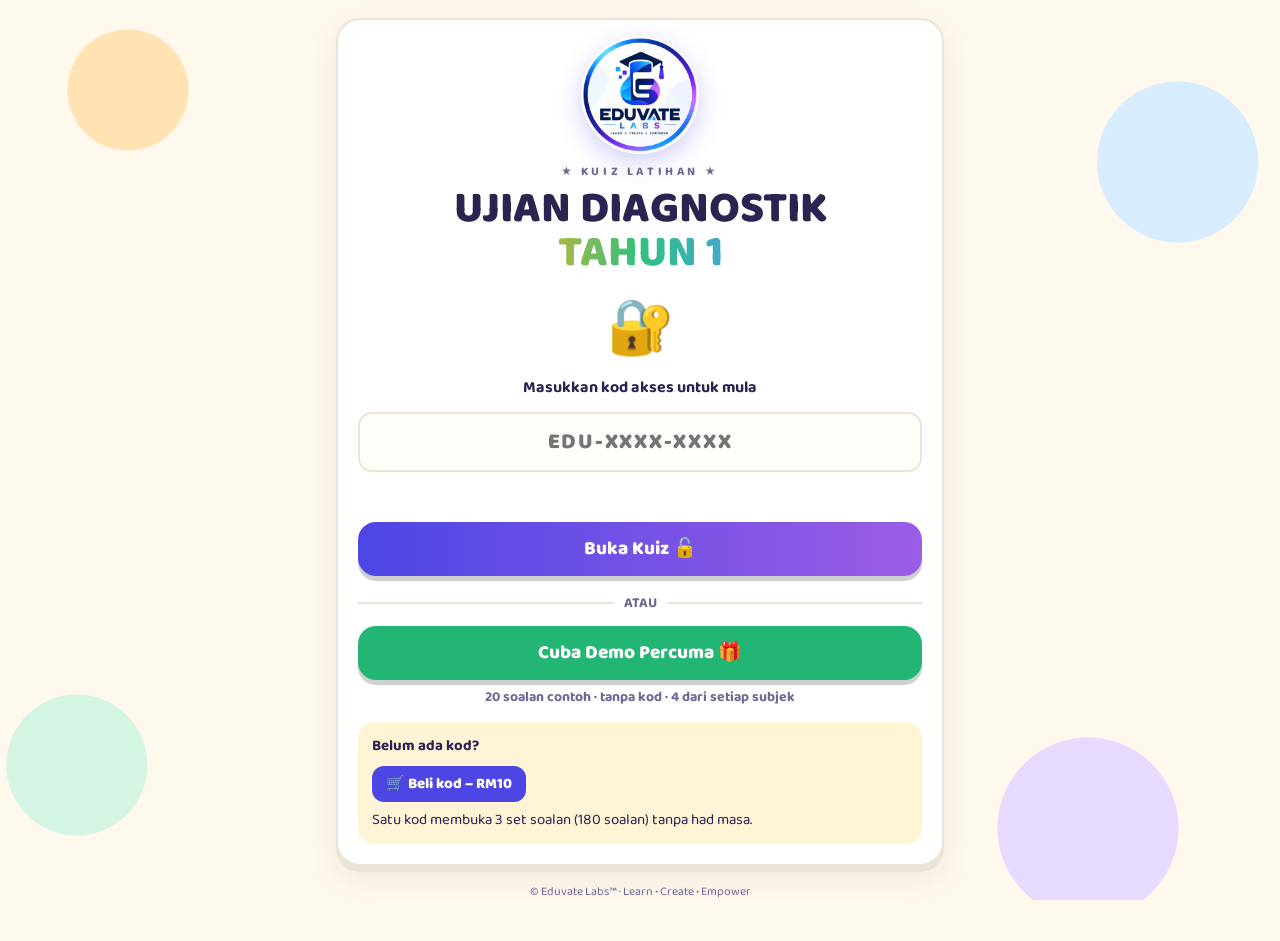
==== commit cca16218: "Demo 20 soalan + Laporan Prestasi (kemahiran, cadangan latihan, simpan PDF), contoh laporan di kedai" ====
--- a/index.html
+++ b/index.html
@@ -142,7 +142,16 @@
 .modal{position:fixed;inset:0;background:rgba(43,35,80,.45);display:none;align-items:center;justify-content:center;padding:20px;z-index:10}
 .modal.on{display:flex}
 .modal .card{max-width:380px;text-align:center}
+.sk{display:flex;align-items:center;justify-content:space-between;gap:8px;padding:9px 0;border-bottom:1px dashed var(--line)}
+.skn{display:flex;flex-direction:column;font-size:16px;line-height:1.2}.skn small{color:var(--muted);font-weight:600;font-size:12px;margin-left:24px}
+.skc{flex:none;font-size:13px;font-weight:800;color:var(--c);background:color-mix(in srgb,var(--c) 14%,#fff);border-radius:99px;padding:4px 10px}
+.tipc{background:#fff8e6;border:2px solid #ffd77a;border-radius:16px;padding:12px 14px;margin-top:8px;text-align:left}
+.tipc b{display:block;margin-bottom:2px}.tipc p{font-weight:600;line-height:1.4;margin:0}
+.lockd{position:relative;overflow:hidden}.lockd p{filter:blur(5px);user-select:none;max-height:70px;overflow:hidden}
+.lockd .lk{position:absolute;inset:0;display:flex;align-items:center;justify-content:center;font-weight:800;color:#3b2a9e;background:rgba(255,255,255,.35)}
+@media print{body *{visibility:hidden}#result,#result *{visibility:visible}#result{position:absolute;left:0;top:0;width:100%}.noprint,#reviewBox.noprint{display:none!important}.card{box-shadow:none!important}}
 </style>
+<script src="config.js"></script>
 </head>
 <body>
 <div class="wrap">
@@ -163,7 +172,7 @@
       </form>
       <div style="display:flex;align-items:center;gap:10px;margin:16px 0 12px;color:var(--muted);font-weight:700;font-size:14px"><span style="flex:1;height:2px;background:var(--line)"></span>ATAU<span style="flex:1;height:2px;background:var(--line)"></span></div>
       <button class="btn full" id="demoBtn" type="button" style="background:#22b573">Cuba Demo Percuma 🎁</button>
-      <p class="part" style="margin-top:6px">5 soalan contoh · tanpa kod · 1 dari setiap subjek</p>
+      <p class="part" style="margin-top:6px">20 soalan contoh · tanpa kod · 4 dari setiap subjek</p>
       <div class="arahan mt" style="text-align:left">
         <b>Belum ada kod?</b>
         <a href="kedai.html" style="display:inline-block;margin:4px 0 6px;background:#4d46e5;color:#fff;font-weight:800;border-radius:12px;padding:6px 14px;text-decoration:none">🛒 Beli kod – RM10</a><br> Satu kod membuka 3 set soalan (180 soalan) tanpa had masa.
@@ -235,20 +244,33 @@
       <div class="stars" id="dStars" style="color:#ffb020"></div>
       <h2 style="font-size:30px;line-height:1.1;margin:4px 0" id="dScore"></h2>
       <p style="color:var(--muted);font-weight:600" id="dMsg"></p>
+      <div style="text-align:left;margin-top:14px;background:#f6f3ff;border-radius:18px;padding:12px 14px">
+        <div style="font-weight:800;font-size:18px">📋 Laporan Prestasi Mini</div>
+        <div style="color:var(--muted);font-weight:600;font-size:13px;margin-bottom:4px">Berdasarkan jawapan anak anda dalam demo</div>
+        <div id="dSkills"></div>
+      </div>
+      <div style="text-align:left;margin-top:14px"><div style="font-weight:800;font-size:18px">💡 Cadangan latihan di rumah</div><div id="dTips"></div></div>
+      <button class="btn ghost full mt" id="dRevBtn" type="button" style="font-size:16px">Lihat soalan yang salah 🔍</button>
+      <div class="review" id="dReview" style="text-align:left;margin-top:8px;display:none"></div>
       <div style="background:linear-gradient(135deg,#0b1a4a,#3b2a9e);color:#fff;border-radius:22px;padding:20px 18px;margin-top:16px;text-align:left">
         <div style="display:inline-block;background:#ffc93c;color:#0b1a4a;font-weight:800;border-radius:99px;padding:2px 12px;font-size:14px">VERSI PENUH</div>
-        <div style="font-size:26px;font-weight:800;line-height:1.15;margin:8px 0 6px">Suka? Dapatkan 180 soalan penuh!</div>
+        <div style="font-size:24px;font-weight:800;line-height:1.15;margin:8px 0 10px">Buka Laporan Prestasi penuh anak anda</div>
+        <div style="display:grid;grid-template-columns:repeat(3,1fr);gap:8px;margin-bottom:12px">
+          <div style="background:rgba(255,255,255,.12);border-radius:14px;padding:10px 6px;text-align:center;font-weight:800">🔒<br>Set 1<br><small style="font-weight:600;opacity:.8">60 soalan</small></div>
+          <div style="background:rgba(255,255,255,.12);border-radius:14px;padding:10px 6px;text-align:center;font-weight:800">🔒<br>Set 2<br><small style="font-weight:600;opacity:.8">60 soalan</small></div>
+          <div style="background:rgba(255,255,255,.12);border-radius:14px;padding:10px 6px;text-align:center;font-weight:800">🔒<br>Set 3<br><small style="font-weight:600;opacity:.8">60 soalan</small></div>
+        </div>
         <ul style="margin-left:20px;font-weight:600;line-height:1.5">
-          <li>3 set soalan · 100 markah setiap set</li>
-          <li>BM, BI, Matematik, Sains &amp; Jawi</li>
-          <li>Keputusan &amp; semakan jawapan</li>
-          <li>Akses tanpa had masa</li>
+          <li>Status setiap kemahiran: dikuasai, hampir, perlu latihan</li>
+          <li>Cadangan latihan di rumah dari guru untuk setiap kelemahan</li>
+          <li>Markah /100 dan tahap anak bagi setiap set</li>
+          <li>3 set · 180 soalan · akses tanpa had masa</li>
         </ul>
         <div style="display:flex;align-items:baseline;gap:8px;margin-top:10px"><span style="font-size:18px;font-weight:700">Hanya</span><span style="font-size:46px;font-weight:800;color:#ffc93c;line-height:1">RM10</span></div>
       </div>
-      <a class="btn full mt" href="kedai.html" style="background:linear-gradient(90deg,#4d46e5,#8b3dff);text-decoration:none">🛒 Beli Sekarang – RM10</a>
-      <a class="btn full mt" style="background:#22b573;text-decoration:none;font-size:16px" href="https://wa.me/601113216254?text=Salam%2C%20saya%20nak%20beli%20kod%20akses%20Ujian%20Diagnostik%20Tahun%201%20(RM10)" target="_blank" rel="noopener">💬 Beli Kod via WhatsApp</a>
-      <p class="part" style="margin-top:6px">atau WhatsApp: 011-1321 6254</p>
+      <a class="btn full mt" id="dBuy" href="kedai.html#buyCard" style="background:linear-gradient(90deg,#4d46e5,#8b3dff);text-decoration:none">🔓 Buka Laporan Penuh – RM10</a>
+      <p class="part" style="margin-top:6px">Bayar FPX · kod dihantar serta-merta ke e-mel</p>
+      <a class="btn ghost full mt" style="text-decoration:none;font-size:16px" href="https://wa.me/601113216254?text=Salam%20Cikgu%2C%20saya%20ada%20soalan%20tentang%20Ujian%20Diagnostik%20Tahun%201" target="_blank" rel="noopener">💬 Ada soalan? WhatsApp kami</a>
       <div class="navrow mt"><button class="btn ghost" id="haveCode" style="font-size:16px">Saya ada kod 🔑</button><button class="btn ghost" id="demoAgain" style="font-size:16px">Cuba lagi 🔄</button></div>
     </div>
     <p class="foot">© Eduvate Labs™ · Bahan latihan, bukan ujian rasmi KPM.</p>
@@ -268,7 +290,14 @@
       <div class="level" id="rLevel"></div>
       <div class="lvnote">Panduan kasar sahaja, bukan tahap rasmi KPM.</div>
       <div id="rRows"></div>
-      <div class="navrow mt" style="font-size:16px"><button class="btn ghost" id="reviewBtn" style="font-size:16px">Semak Jawapan 🔍</button><button class="btn" id="againBtn" style="background:var(--bi);font-size:16px">Cuba Lagi 🔄</button></div>
+      <div style="margin-top:16px;background:#f6f3ff;border-radius:18px;padding:12px 14px">
+        <div style="font-weight:800;font-size:18px">📋 Status kemahiran</div>
+        <div style="color:var(--muted);font-weight:600;font-size:13px">✅ Dikuasai (80% ke atas) · ⚠️ Hampir (50–79%) · ❌ Perlu latihan (bawah 50%)</div>
+        <div id="rSkills"></div>
+      </div>
+      <div style="margin-top:14px"><div style="font-weight:800;font-size:18px">💡 Cadangan latihan di rumah</div><div id="rTips"></div></div>
+      <button class="btn full mt noprint" id="printBtn" type="button" style="background:#0b1a4a;font-size:16px">Simpan Laporan (PDF) 🖨️</button>
+      <div class="navrow mt noprint" style="font-size:16px"><button class="btn ghost" id="reviewBtn" style="font-size:16px">Semak Jawapan 🔍</button><button class="btn" id="againBtn" style="background:var(--bi);font-size:16px">Cuba Lagi 🔄</button></div>
     </div>
     <div class="card mt review" id="reviewBox" style="display:none"></div>
   </section>
@@ -287,7 +316,7 @@
  {id:'jw', name:'Jawi', color:'var(--jw)', hex:'#9b5de5', emoji:'✒️', total:15, lang:'ms-MY'}
 ];
 let SET_PARTS=null;
-const VAULT={"v":1,"iter":150000,"salt":"SEghx6Vn3NiX219tPHlXkw==","keys":{"a73ac23f6433fc60":{"iv":"PDB+x1vwkTwwL+ya","ct":"+Lbc/uEkxWG6+y0HezVKeR3/gYER8bbdQAm1ZEyLStaXQVKOH6aTtaPKn0z9bqXY"},"24aaba4ed4f0185e":{"iv":"NFnt/tmIVs18Z5WG","ct":"VxzSpFmaQFDMmrSC/1epG7ojK1wAnWox8A8OMr92Tt/tQWVXhmLAlKvlP78HgVIi"},"fc3b683b95a9b708":{"iv":"31ZM49LAxevYBM6D","ct":"n2qqYHwzzvjMqz7Ouw5NrmHB0o14x+G60Q+2XUEIsvOOrsngKvywbOeDKObUhmie"},"e0f9fb7f20262996":{"iv":"M6Lbf3qrxfhzptaI","ct":"7BNH2pzxyXX+sIyg9r9feqcJPKHPDdbcyvcRuT1SK9HsINeEYrg5Ygg+nbrFbap1"},"47a07789da8963f4":{"iv":"pNI/Lb4KV7nYqDnL","ct":"LmBpx4YeRbhSb+k2TuAj6bs8m4pdwEPAHf5JrLdmUzHAqeJnQHKlIl87mV620wJp"},"7fe3a268f05e241a":{"iv":"d5uyPh3vvzDs3/mk","ct":"Hw/s6e9OdkjNHIdsCxOLGeNJ7bynnOJTztlcfgpAGqbjultqrOpzdpPMp1u+D7ic"},"8f818af34785327e":{"iv":"IIPWyJU0lyKTlsv1","ct":"h6EmPXsyKXFQ3StdsXsWhijJU5w4Iq57PZhZXnv+lR11Nes20d/NQHAhaDgP7Esn"},"e314ca981b6e5f85":{"iv":"BYC688Hz0FueRbJD","ct":"FtXgkU7sr2QcNFUuxwRXPMPWX3rBNxhePe7OKXiEzx5Wyb2qfdflDJPK2751k055"},"0f405f7ecc357dd1":{"iv":"S+q/DaVFPeaVAeeK","ct":"0pHHBd99uyDNY1Fxd38w7GI0kmF3HaWv3Afs2b1Qm0CmcaGm8IgFSRxxi0lvo9oC"},"0fbf7e463afe5962":{"iv":"+cf3XTC96rb/1XRv","ct":"g2ghqbO+o6sCXbuhJIzFQ2v4PtAA4MxKY2UN+Juz5Ku4Ykhe1dHuSsO7NUoaPL5C"},"13fe2492cd810193":{"iv":"CtixhKiUOkwHFA4d","ct":"adJva5yXPQIUUvex1nHcobLp8aXI9oBCrglBnEP6OHrpn+9+EbTbaPxwoSwwv/Uv"},"14098c5f7def253b":{"iv":"blhDAp5JVX/QDxNx","ct":"lO1oPYsROUr8xpoWXVtWw1fyGj8uBlJg1albUWYw/eeml4gHxSs4GaqGBBbCt7Fa"},"917bfa48a60b01af":{"iv":"19XIIWGd2jIX63xP","ct":"bp9fWIFQ1bxb5zh8Y0qQ6kpfTX5mQGfkxjW5A3KEPWCxjm/Cvaf8SzXH7BAP+CsE"},"8ec141ded4404ce2":{"iv":"Ndz1c3ECtfkmABgB","ct":"Yc6BGRPXO9yPf7+s9DYbX/4ZvNkMAK5KTu1eAJhurJvC7izjCtMQ/DwhwYSEwhSo"},"304a2a01b3c0ad92":{"iv":"/o9RentgmCPpWNNo","ct":"7zhVkhqmZmNaUOO7hRfACnnrdjYNu+2AFxZjCQLSQt80xal2rE7k4/6SJL7bI3Vk"},"a9137e7fe8111340":{"iv":"s09fp//cI/3+mYIF","ct":"38Tg65QGL9Xv/1qc/qSUqOonX1uZNWueAuj5IOFFkWU/FDSWnRDBIMbjdY+BfjRS"},"0bb79353bbc3a28a":{"iv":"lpp973Ev469yKJmJ","ct":"GZh92+6en0NVPlsfPieyEWM3N6/I6WivUJueJZSeGEHYArRJ5FAcGaqYpuTuWyBF"},"9323edba8dda0713":{"iv":"g20tkzvjgak4JO1i","ct":"8qsOv9uYXiTeN3tHHYaNndkW3ucxXoK87BywUdgy0fZYTc2kNMKjXsfMDmLnM1+f"},"759a681b62faf5ab":{"iv":"dfGMGcVM6vwTdp+k","ct":"rWNiOkRDU1ZioGLhiuY0l1PM90gbMWKgj18xbZ24lZQqb/3RsFlU4vfnr2QfTMs+"},"eb175675cce7ec48":{"iv":"6ekBLTnBfgEs+CoD","ct":"UkuKO4zHrxmd1QWeR9QcJYSxJhYxKHhhzzcUua4TIBpsoyden4peKHlfAZooH34e"},"8471fa3b33680db4":{"iv":"kAKkrddAaLJmioMD","ct":"T/cxS/xW9x7TZwaQOv1Rp6pbKLsWu8fXbo3NLCyrpDFZjAL+lAo/wi/gsEWgc2gF"},"7d5e588fb2ae910d":{"iv":"ErE8SX0r4IK5fGm9","ct":"PnQJHMxcrM0wWQETl/nLgl5WJCpCOMgI+WPNZWXcRqvrXAglny4F9cCWBG1uBkUb"},"c9216e8a1ede2a6b":{"iv":"1vz9zpzj93wYO5ux","ct":"e6zReYHO+OnTAYjlbkzqO9fnZNENWZsruJOFOqd5MmNd+gC4ClfV3ej25NLGPN56"},"80300b259fa91a8b":{"iv":"wwTjQMcWhccC2f7h","ct":"6t4IyxRwi2zAcktiSh31iXFQS98ICJ05/T014qW3jrb6o5bBO5hBQHCou4hAQ+RH"},"0d4f9dfad97eb7cc":{"iv":"ZgkNUYTqxXnFtwb5","ct":"ktTdCyRgZ4ragPgki/Yvg9k+l8jnjJAS4BXs6lrKwkEWNVVkMB8huvab/Fvtfuhr"},"5f88ffc08fa9a276":{"iv":"Xws+mFj/Y8ulaYkc","ct":"8w1fYjHRfVu4mNgtVmCE/WRR+w6qzNZUpUAjiJE7hcVdqxb49qNYcSyGd9qrdu20"},"e2e134ded5bdd0eb":{"iv":"hLTk20ixYyD+O6ra","ct":"fbIUSHRV9wKhqmg85p515vvrhHrcM/syU/gbVocXWGTIIXq5QCUQy8AjhjMGOxo8"},"32d7455c55533e9b":{"iv":"PfwQqRxnp6ofYdL8","ct":"wx0toLGITRXXgyZp1j3DfNhpGGYBdzqcRJxehKC9a8pUvdlXR4JwBfyGmTmnsiqf"},"681d7adac9a1b6d7":{"iv":"EC5nl7NtBEveV1nn","ct":"ja1JW98EbZdGUIjYvmNZ8y4A5iiErCXixVKbVRKQgD77XQBoN/L8X4aJezqAMr3a"},"ea327c2549f28f0a":{"iv":"0YgtwcyhMc09bv0d","ct":"snEqoQAyzka1gUK9h7byPMlpPuS4poUgSgU4gul9S9+5NPJs1SrLo+34VBzdGxgt"},"7b7c694568dd1f91":{"iv":"MVMetuJF1j0QQ7lg","ct":"1PHia+/qMn/zdF+Vbxn1FR/8tRfftWLUzgwPLyyUm1nuUDiRVuz9M+7k3ksUDC9v"},"23906676fb0327c0":{"iv":"06sXd/vpt9HSCZH5","ct":"eEq4IZPQarK+30krbzWdq35cJ7x1IndqcbK4HOLvY3uvy2PWMc5P3npL+yDKqL4c"},"83ca25c6c200ea3e":{"iv":"NkoI8Q1Fr0i1hWtS","ct":"rlALv6fvR+p8s0Q5wQVGtukzaWui7kbqDs5PK/HAX44ZlqbdIEb85pLIm7xrwapy"},"8bd789d2bb0074f2":{"iv":"x3k+4JGpbqFXMTDi","ct":"uW68r2MXB6NWAENfMHKEiRlZtQ7n6BkIX2hjRJpw8+jDGH9i38UzCYBu+TYSRm/o"},"7cc44f6d3ae78900":{"iv":"Pm/6hiD6Uga7jg5a","ct":"S0/nwczaPXXkGMrR+JiKhRCJbii+ng+B14BOvx1oZlraAuhs9NP+8Gigo1fO7l6s"},"8c0eb4682216071a":{"iv":"k83rz9n8HqVyjbiG","ct":"0PgrPTcbQclQ8T7sAt9DYBGr0zEnfFUU4xN/2zEsAUoxjqXo2xW5yfqdHFMFfI7g"},"ed43d63baa12d0bd":{"iv":"54Skf6LHY2xYFXEZ","ct":"YFnOKpVaPgt26Xo1IlUxgWMbruxrLWkBWK5xmM70XY46iIfAzU7GZQqBApH9RPnA"},"868af75db8c9591f":{"iv":"Pt40ZnanCKTnG/rY","ct":"x7IWGVvpKKy7FcYSsXhSlWCvu1qejR0eGeDPQ+IQHuKrqWSG1ADI/mpLRlRKG0Rr"},"f654323e8862f878":{"iv":"bSUhcyb4SD0dK1gC","ct":"/jwXbMbqmUygX34fG8ifRkO/Noq6GFZ3E5RCgCjO4JTMCWcoaNdITsYcgUlnBKY9"},"ec6ad87a0ec0e7b4":{"iv":"yY+qfXFhcCJiRDhv","ct":"+Hs9RP/WovEy5f7GRv6NODPwx59jTwaZDIGvaK6jZTJdWoAV/7GPsUgeBbOf3K/c"},"a41fcfa4d482a261":{"iv":"IjX9YfmaTkBbyxKO","ct":"BblgBZTG94niEjy+1N7vELDeXFoeL35gz5cS3aX3oa5BtZe+JDypbiT7ZzlgiGe8"},"08bc5b7329c15649":{"iv":"KRen1Z+sZND/0i+p","ct":"hLlaqpVluiqUWyunz//qlqGMHrta41Mk7j9zL/GX0LKPYStbOV/gRAkyD9ISC8IX"},"6caf52cb55c04919":{"iv":"bSgSrHK5vViBeC1+","ct":"1oP14KdYO/cv6oqAO1yQWJpMFzUQnqeGIQScTYicqjg3b1X5dLhygWX8yWcZ7PxC"},"c93d98e627f8fc7c":{"iv":"HnlU9VhitSqYRZPr","ct":"gsj89kS7+CcVwqrz8xUePEqILoR/XC6Bl3mmuNTtRf6ulL2PvpZMGM5ceFjqvpS+"},"542541e0ecf2a4a2":{"iv":"35L4FwSFU9N8dOVD","ct":"uuVwBC2yBRKQLir8krlGiioKtNXi8rIDAGZf4FkFKiqrs0h/YriY3/J2AkZ1EPOS"},"1100dd1dc96fb37c":{"iv":"gn+ZHX6N1UR8APS9","ct":"QIgnxlyKjGahhwyhTQSfwCqrsZmojEOVYmVJ1bgayFCQ3MvYg0lhzEiMump4QJMW"},"840145bb87ed3631":{"iv":"4aLwVMTDbdBqundQ","ct":"rqrNeBRu34N5/XvguPnfD3/Cgj0xc+NGz9102o42/L92SLLMW4dzmJ9VwhWr9jN/"},"e78937d1321c125f":{"iv":"RT9MFzYHQZpWKhgz","ct":"M5r6IVSRok3YfFd/1ZS+PaMXyXTXgdlcUbk92vijZSHHMLGOBXfn6KHs4VayuSre"},"53d5127159cf2aa4":{"iv":"me36C9UDzBW7TpXj","ct":"pUpBpCjsIkkxiYFaimzDdU2Mhy31Ij6Y3CxhkMbRTnMP+DkhiV/nxzqQITQGGPMB"},"1162241204fe7570":{"iv":"0FvGe2M42AuJcxyL","ct":"9xGFEJTGMq+72P42CiODLcRo+jxyV6PQ/sXOfQcm/om2sjtewuLV0yZ1YATwvwib"},"78dd20a6a7f65340":{"iv":"0XQj5AMy51BSnueX","ct":"NUxdt26okUpmKsJCQt/zDpv3vNyUHhfTX2/V4TDRuRWkC2CIRXb/RecBso/0Lx1D"},"81668f884427b234":{"iv":"rANlguARLPfL+SUJ","ct":"QI2iRNaEiwBWtGgFi4Vx0ZKFPnwhdu31DYfyrL25amYzJMs92AlcMnAkEn2RZdX8"},"bcee8f92f9887450":{"iv":"Kh45G/23vOZb6mqT","ct":"wRVTOzZ5T6AFd7noCUUqJVv/uNAWjzDmFi6C3z31Uw3tZplfCCtNwEunGwrB3xmb"},"e3545316a15015c6":{"iv":"pUKQAljUZ9KiRD+5","ct":"jVB2Yp5jzpUtDl5o4+8AWS54Sn5+r5f28u8yxvTLcB31tKeQ4Ot6GrSsER0IEPLg"},"393ce75b71b20a1a":{"iv":"UE/L5tHVFAq3txQy","ct":"CpQTaTSp4E1TIr0wyxj/AcdNFh9r11yas9oTdQWCktj3ce34Ec4zGPFOx5EM/ljt"},"ad414ce2bc506f97":{"iv":"5xsoTJyifm9GLkLR","ct":"yXmKr+5Y9n2axu/KOYBO+IKlTacjvkzUuNSwQu4Y2z4Ia1cob7qDzMFnoy0tXNvc"},"239abc1ebc175a61":{"iv":"07Lc3jryDK/aV8vQ","ct":"YMQjyt0XzTG3KOps7JEM4JfCe63q2N9RSsYcd81OLaxweP0Ox8Jd6opGdyLJuf3r"},"d80a668829d3543e":{"iv":"6R8DfqbUB3eaAZwf","ct":"Ew5xdSztKIGziXDQ/o7ejIDs+Zc3NewvL68H3e28Pb6g1S71eTkb2wX0yMCwuaHg"},"4ae2014231473aad":{"iv":"AFC/DnrBjnJdB2O/","ct":"16nGCZbovQ6lo1yTITsPGqBcx572nfsZt9GqKGV69IQIhuA8A4QGBIqjvsDPWv3o"},"10e69e9b57a8cb22":{"iv":"wtScDRCBB4jcpBDu","ct":"3oHgaUMqDf1OSxaV2j2b0zFSKnRJmOpHCYSW+Z5sdN12L9/0j4PQDH/u/nUVCIvF"},"3cf979372154a028":{"iv":"Gf8rHAetygQNsfVX","ct":"Ivx9dVB8/sVmdD6q6vc4ViSQAVcWMWq90rXj5zxISh3wdrMZjKjAzIrWaMSFkf8G"},"0595cc1295ed7678":{"iv":"5BbJqKrD8XE1jJKn","ct":"Z6IvJW8AwLuouShUxJQ1sSNtvhxQ9NGAV65IGbbV3q6eHk5KjhC+NJYoe/Vuu45F"},"e04d69bc649ba439":{"iv":"VR/SukBuL7pPuaPC","ct":"0ym7ghG9O+0mFOSHJw97INny85a+0lwxznb5tLd0Ty7rFxAKOlPGlXGacLeDTA3O"},"1c3d6f2deffacf6f":{"iv":"k5AM/DmCU9SQ39Wt","ct":"xxUVel/r6iobuxd11+YXyYChzH9SwOgOAYRleQBVjrmU66sPH1LuA/uRiqK/vDdG"},"bac7b26bfbeb1520":{"iv":"4iW1+Q2z5rllp4bF","ct":"SrNAvBU5tTsVmMfQgl8mA7N0ULlBVYQmm9Zs9UZfRhSh426z/rdGpDEnsub/Y7uF"},"cb67664c2dfae952":{"iv":"i+KPIyrVegQoqTDX","ct":"loaH9gF/ERMZc8Uwxik9BtWyr/FfIyWF6YXSh0FCg+bRMWAo1CugpwACikAzZiu+"},"ea097cb093433dc9":{"iv":"TF/UE7cFeiRA2mK7","ct":"YPAfF9bMfV78Dw/8OAinFk0/9QV83WS7ayBV1Vu+ukyw9hDEXKf951cmGh3a4uhS"},"88cbe0473a4c82da":{"iv":"5Sht+WjuvPEWzQww","ct":"pDyFuOUnpd3wpdNlhGA0Pu8iU/5LLQxMcJg0e3NKbIX20AnypqTMvj8xUioMTRCy"},"392c8443f19d1ae6":{"iv":"iiRdPy29X55MNC0G","ct":"pQ1fvKdr+Ta5KljYVep98S2FbdA9x2Ic95sOEaXSSuBzEfZXDBDuud10PZ6Rexj5"},"e34ae4b63bcfbe2a":{"iv":"0FUGj8uEd8dd3NbX","ct":"JRoejHPF8RlZ2kx/IhYZw5xTvZX+e75ppoFWN4mIju6IIV7b7SIRm4xmith5k2jY"},"e818d984c9fcc43a":{"iv":"56cm7jC0wtNgYVEN","ct":"JP2UiAztnkhj4mpPnEHEu/3BNTu3RQAvqRBReNR6YgkBZffYvEjipW8qvlKvH/XC"},"167173954842efc8":{"iv":"/f8I9xakqVv4ojpa","ct":"lgsD8sqLEpiH7puF66/+zMGBIcZpZtqX3DdY3lBp7Vd/wg6LhMHgjpXkrBeXpavl"},"e8606095943a2c6f":{"iv":"AgeQnj9RoIhVMUSf","ct":"rQ8nI9PtSrrtDGlcWS4XbB8zQF0J6Tr3DQjSbkfkyd2FIdXk6lXrlHGYUetjUAux"},"0450c8f224525242":{"iv":"b0gHwg9kcfKTAVim","ct":"xUUr2zrEcChH0AxcrzWFrCqxaxpakueNXBHScY6qcYWYxFYK6ZRkIBRrOYqJh/ht"},"ff2c0c317cfde5ce":{"iv":"HdjTm8RAs2kg0TTM","ct":"Fy5ehBfpYhzJDxhBew+0eeJmDHe/n3nwYaUvDBAMVQT3OdspR22QHVKz8zq78HPa"},"09b00449099c9b69":{"iv":"KzjLNV17g93U9KL0","ct":"kewd9Nn8OVQasYmUiKDVmUpOD/7VGCx4GSmc8yEMhihvd4MIc3B74E3TK0bnuthG"},"71e6f7bed90f5ccf":{"iv":"SnPu5nLGJ90m7AIB","ct":"KF3NBE/DV2SW0oMb3O+HpCejXV8x/KXc6jfn3wNxOY6erjSzCveYqUj7byBVhmt3"},"0e74e30345f6388a":{"iv":"6Bu0fg1wz63rAkwT","ct":"2bULhmCqaVEheBN0YIB1+NqDPRXeUsX95iinS8V20mfxIaiYO09LxL27nGs65Ezj"},"7ab2ede569157b8b":{"iv":"sEcfLGCpsgZaWl2W","ct":"aHTnVmOUZyT22yFU8exiCX1o/qY9CZllWNyjdsP2dsI3StsNWsuLrpJl2Fe4UYTQ"},"d224bb05791f6d11":{"iv":"8pdzRQHiGzOTIUJS","ct":"juYcW1OjouG6yklVMIybNPIy5tanTJ6n81a2IVYT6NIYsuxRGkZUGAkG/XoqVCMJ"},"2f65aaedfb3f4341":{"iv":"awjqONfPYvB/22Js","ct":"3UvL0h2N1XeCU8ZW3lRh9fhv7qicTV9d/zGw/+JJTI2hDWGAPN/2PsnpB61VrhPv"},"a7f5985f2b8741c5":{"iv":"4/VfwxDZKQ0d9+M6","ct":"4U21o1bnT2Xjks9+kdABmhoWWQEyfVCM+1tcLJtr09K9g939FXF0t8FBUho0J4pz"},"0ecf35ab9112118e":{"iv":"kfXhFbNhCH22xdme","ct":"QsK4aLisB2LfObl/vRs+by31S0DVtoO5Az7LooVEDY157dKIyJ62pHRa+E40aD1B"},"e7d012f200ef3a23":{"iv":"yR7VvpKZA7Z6KNV+","ct":"6aEatznRu5F8tLrTNxfZpXDSInkDzscL8JRrM5sg5T8SgOCbkwNbVe0zjFGr6IDD"},"0fce1ee46bd194cd":{"iv":"YWePKkEdDemPn1q3","ct":"Y0cwjg/XWeRPcJ7g0V7J7Z+MzWVSSNNF1oJsZ3ha8tTzAwfeCp7P0/UseSBVewOo"},"8346abee55742799":{"iv":"KyqRwtuu6a790Bji","ct":"yVXnnO7sU6gOLy92mVVPpEum/HxTVp6iZpVToHrH592pXuwvMIpcu+3/iamhPdJS"},"9b257210793f44de":{"iv":"0QkaOYLLeTnccVbc","ct":"PESwREYEo6zmUZR4s3JWY3bXgqGYOByHkXyGFcFNnBl9WJVB8m+ugyKcaXIy2b2P"},"706a7d45c33ffff0":{"iv":"NmbFThtX9z+jwGFb","ct":"fyqlrNjEeLrV4PqFPf/OJjgzwzICQzR0N/k+xCAm82wJXq6QWxH1rpA81ZO8zIce"},"7d854a42182afd43":{"iv":"Cq4cyFjH70hXwIhK","ct":"rvWF2KHv1NYWo0inMkUAL/9Nyj6VJpL8ut6ix/K5qV3x/xWvpmO0paZ1LmV3NynM"},"650b95e256c53098":{"iv":"NiDRQTagmLcxNewH","ct":"xFlmCOzYDuXCX3/dMesKVv7z8QbdCYFPaAI7yuNOWpj7aiyJkuqlUk7kOpmliBHa"},"73784a3456165c0e":{"iv":"Ox3tesbRVKAAXwGs","ct":"cnFsA3cmVRy0YY5VgFiX4e3/9zjT6PB2nZG7igFK9dwHzp8GuGTdyprbW9beHA04"},"1eaa2528b23ff5b1":{"iv":"QDvDqMOQNBREhSJ9","ct":"XSfQ0hyhMoWxZCuDBkQ1SHhY35wk7bsMl1yFH/I+SP0Bmfx0W8X0etU9WppFTZdb"},"095ac07e47b44d98":{"iv":"gaVR3L80xxKlkYx4","ct":"ihZai94rkA6bjtsln15Syv4EftG7v8u2S62BvlCNZMC4yqkOdIsLv1Q3hjjqQwEn"},"fb336e3db3ed9934":{"iv":"u6IzkdLdRgE7DGP1","ct":"4ZpAM3F8WTC+wxc6EBwuTIfvkqT53W9ZzrEkZ4Xyyr/sV/nUV5TxakKdBuGacK7+"},"4dee8320f921903f":{"iv":"sGCVD3qhjQMqwfku","ct":"CrQLEZS7deZ0QSikMYBmEresq4iMVBGQccq4wP0QxlL9Vd5LJUNHJHev9YaAhUTp"},"7ad3c7f45a8dffe0":{"iv":"CsxIYLKBqF40Heg8","ct":"0+omm/XrcWjuTzmzFVvnILTCQiEWQB3pseyadYeivuAWh2Lzi4pFMw7xJc6YnMeJ"},"788bb7095dceb26f":{"iv":"Ij/07r+zPYvX3WdR","ct":"3cEYJHFL6gSwU1Ql5ehuxt5oM8Hbcl3OTW1EOALS+ZBEkv/OjkXhTwPCsUsjIVgu"},"824dab109cb99a74":{"iv":"e7GU54tKQxWJ1aeW","ct":"0ToFBQI+YFStD9l64jfwQ20ssK78I4yB5QWdlwcSW167LejtxRt52jukTclx2se3"},"e53c46d1fb211eb0":{"iv":"zgE/b1gOE849HSUM","ct":"4vaDy5nVPqnjezTohSn6AekJDDQ8aVxEh37IlNLpsvC8pSmOxybmk5/M0F0IbpDY"},"78d1986338196e9e":{"iv":"JUkw4VtQ+RPLqAPr","ct":"ehkadGOB9KZp6AzcD5lEDEyYKyTdPhQc7aY2g8bCAlI/si4GF7K4u7WAbOgWqSrH"}},"data":{"iv":"O1Bhg/OX0PacFtGl","ct":"fgqWtE/5PJz/wD1k+v8FK//yB+QwXj7xNvsrOdUcq25Sccv/sphQBqnP97rerYe+w3nGUS0+Q8ylIXN26V8O/0FEPT7vZ44NaVYVOvXCGLq/g4K3YOvW288ttjnd6533/mVUEiZWUOjvsiSNsuGRiKgTNYyoEa7e9x/NPfFAFQbLJ0F6XpnH19DJFIU1uE5yOUjhk5PFElNRQkM70qdOLeKho5nI8fd4UZ0q16s9IKvGYY48SId+9ks5zDTMHZg3O3BH6Kr25tS04uMeory7K+HSqasPH0YVBDQ6HSKlRUnXqWEkf0EMBK/JlCMBamCKzVVWaaAzD8Vl7d8LOB+t+JmJDTdoA/41NA1RRVq0Xb7VF11XvtIkrk3tGY18G3lyLXI6rwRWHDFwuAGIUqEMWhQQALloyByyExpYeyGlWznAU24OB4Seto3XizzE6os0ue2sZjNVaHwuu8umE16MlJpMpOQTHhvs1asrJpQ8wwoq3c7V4R/xUPjBjmw4WL9QV3fOD32azH/7wTerS1z9zFb618PNCsWUfwv9WlPtzZID9/6vBY8VCE/GP9JcLw5p11/KnxTE9y+h0MVWKrd6/maS/FqqyZmmmcvOBiYjLpQ9BqAJKjGFIUiSZDYBeK9wr1hY98qwAlmjga9cS5aNapDsZOu3/VHE4KYUBT8nnFeMz57n7hu3JER1N2GWsHH7A29wg4/xv2sWe4HCQx1RfybgzWz/Sr1u2ksg58KCDeil4fU05E3cxfF4JQqSlMib0zjWty9ycsOajx47h5/67QZihKU+Y16NhXKLBNTlogWrHkY2OLhKvbByE/VCK0STlrk58KDrkaODgdFgxyhS4U9SeWf51MpVZlcSxNMkVEio+VYbyhhwvJdec3wy/4Gq0F6hNJ7X5O50/fW1lfO90quNaezKfwCQSVsx6WfJNEHe+mTiJc3liHOK5PZr908qzCty35W/3XHFJI9pM34PTFoRm5S9YBod+PR71RLkxDuiKnm7w6X/hrtrp8Jx3jLiV4VXqAhPbTNEsKXyReQ8sho3Fl4UXN6eRVL0DKR1LX1Oio4lu5pxoTOMRJHxrtQeW5ZuG7j1N6KrU+pC35rfitsbuCJ5L8Pe7ZMMRB8jBAml/rYeiQIHBqJUkKPCS2WBl2HZB0c6aON9r0gPQkCJub2OebcR8mT66K71HZ2YodC+0YVyci28zQvYJFS+/7Grcu2d6cZTiQce5xCujhUw0I8haR5Xy7yV7jTVKmKpjWWMjSUGPsGI4Y7BO/zGAAcdWu1P/aPa9AaFkqVne5o+byOc6Fp97O394uIz/ggJ0z+Pr/tqkPB6F7briCkX75DmFpOzDbqaWHmMzjTNVrWeVh/CCQoCNgcuJuVmYnc8AcfIV9NtURESCY8Mtw6/dCJ1DCW0UGe3ZDPnrNwkIq2Tz1cM0IIAxF8IuCR/DaAaYA/NapJnGi+02u3JKWuYeBQopDNIsfr7qpPd99eOKmWRaRqjSHHOICU/RlcbH1QJDt7c8JPGogwLAcqCdnz2VXP3emD/0KHzeFskKrarXNW7MmjOJuXZ0PHcG08c6JSQVfzJ+CdamXLAJlskU2yQK9lnx5sUk63G1qIycwa/HFD+C8TBROOBjtYA0742O6IKwUf1MtrSdC1en0ytlIHNWfbNreCOJ1FW4X98+4hp+ICCpwDEmg3w/wnlI+JqElUWDOrtUdjt97Kwmg+Iqta4N6u4fChBYvosR7jj7Wpo93R7aWVc8i/IN5xiCavpARlc7AMfUuPsdjUrWw1TGss0CFh+y0WJplwWy6M4pC3X5vTpw7TX4VzeYSqY2SHHSvPJE8+/Pqr7itIbBxL5eBynDdQPzURxKXco5RoeezWcCLHgNOSX9xTW7BZurQqRc5i9CM4bOZji/A7scy8Toiy/I6enJK18O4bMl77StV/7+iXf8ifj8LeJkBzr7pwtSumxw5RacSg/jzftbb57uAx5Le1fs1MEO24l6yVoLds/rq80e/bVaprMleICwC7Jhp9JYN7u6kcoTzrlYjFO90ipzMB7yHYapRVxYCGOfVmH3H6KjkVzQODg+wIKf8UdP9C3owhriv+XkTyw9YbxzN1VQHiOyrS3h6JRq17bC/q46kl7kNK1Lx4D9DpFfds3VcGb2GxzO9PYPR9beTtZ1FEuBf3b+tES/2cWw+MBCcxZNd4ZZEzKoVYw20rcxYpIX/0z9sDq0o97kK9wPlQxoJTlBJ/DQ7bXnib6K3Wm9+4otC4wDnEzrXHMuHRUKtBJwWfSx5bgM6N46TifoxvGZwoqvHRGVcR9Uhz8ycb9xBeJxT3Lg91dhSsForUkbK4m+LrxKTaUudrN7ZRsVGExp8uQWO+RpHpkNG245Wo5KZzBSI3900WkwvmyJ/7Ep8IgehqrOySOfMFs8VFWrgFBYqAfy+Qab1RThhGCP4ibWDzAr4M1HHdhPWj+mB9UsRy8NDKZkttxVVlJLPIZ3YomAjQjZQR17bbj4e2zXCfO4rzQYjyvBwW/wTk/g84vQTgrASAW5MHSJCNOVCT95Pd2agznj+oSTIGLkLd6K1NdGjT8z50RGKgjEbVDLsxWTr9SKIOnWvwPxVuQklD53FYqQ+wZ2kn/[base64]/7umqlk4BzWBMtW9HgyoUQtz5XDdXZ1UC0Bkl3QJFB6esGTCKkaqlfPSdtyxZRR6tYs/x6+g+25EMdiAUW2IYnmjOD7jd543Xwhhnyxm30o78OPawc1vaUzhrVlkR5H/XSRbQJErYQPQWj/XRzsRLZgSy7AE8AuO1bRQmsyijdDJaDy8lUFYqPP7cfFDLGLIs3LJ+JKI7XJZN4BXvtaG8CcwJ6BVMFjCAFZsV6h8QWn9SfKdpa32HAOI1msh+4rfDgki2a/9qby6ss83VG7XRRGgjhARPXGZY/U9GwUaLFUFPZnv7tGQVmv7ebUVXSbtDX/uOmk4u0KKZKKSzzF0XiLeK3Ggipltbvr+9oecbPKCYF6unI/1GiVR3tI85MydvJbfyDBtfzFOUml8OgsSKMOEkCPe3JuS/slay8E43YXJkAdNXoneevXRQddWAiVC3e0CdevnQ7A7BN7lCEFO8ema59clcz7D/FK26C83M9MZwJzWzLHXH/LYBztkKu4KLvEWtMWN5XH8oxFjSVRnvBN18zPsKuo9simNiwf2xNDvF4uAUeBTAelxnnU0QaSgPacdyDx+lgLL/+E1mFg1h4Yx4/8ZDESUMYCHjAMSV5XP5uMmhwHUqf+quRsfuGxbYrlRCI/Z1pA8cOjPTjUf8M0FFEcJV58CrF/VTWIEeyX1k2NBWk2nIlwln+UMM6+KlNIYuz+Dd39U4wBBBWU9AUEqvcXfMkIT6j+WsU0b+SwBtKGbJSnliYbuwTtoxeSH9FTnqiUPaErsWsVza3sPWPtkJBLiUfN8JDa/FnblqQyn12dIln2YS3d/[base64]/aq3pBowkzPYwAcgJ/oKz50Dzh16dXeniRfLSx+/qxR8QE/WeODriiH/Z4qxhd82d50bYPjtAjtgTcW44W8XCepuTc4qu5niqQo1QSB99yQ/J2AHCvmsYqpglFngIb8YTw7lduZuYQ1CzTBW8iI1Zan3rKpZGwjRaMEnQw8cx66D/LV/VAfeoggy6H69iLyX8KhUtJ7E+N9hC13hM7LaKZg8KbJNiugfZwruU4qtD6FAaKf2ImiE4AFQXpKPduOLEGmRTWFYpK8UC3Eqkv+n1XmZ6EwQmsqR8/+TDxyuto2iNYPI3yaj+hT4Gy7qRaZTVbpnJGUxeKvlvF9po7vFR3Q9Jge82fxFK3SPVd4wYNfAxKChSEU3wcCLTJ66SFbM9nhbQDjlvkGqCKlO+RhZ6C9CaZL0WK5k075+FDQ7MpYUetIUWUS4h8UgcCvq+BDrG6QTYAPvggsD9lF48crfoh//nNPN5Ms1tYmSCGe4BVLtSR08x6FaOQrG0xNUS6V5jsx9xi4sKA1gwi28anMi6hO+iHK8TTGR9+5F3U1RPHWSNbSLrFYgTn0eR8uHdPXFLBPU0dsu0MyHkEKosyhcS+lb56GfC+Q+57m4lUj6ytsn2QIEQNDrdgUUyAZ1tk3zjtuKJcAF1V6Ug6gM2lgE/C6U7vjoEns8+0MR7x3Zr9KEEpU25o5ixJs+pgT3XbciCHUK4ScmjJkItq0cahVmEKtGz7KpZ1LWnVBu2Axk1ADcXyZHl8QlPCZTgsdWN++WX322dlsT+DJ1cxfKGsuBvyaL1+/TBBjv52xBaQkFpsUWnH9U65Hi8Vf0VrJIHF24UR3OzZMVVbtyUlYCZgx5lEDiQgYALDD0kfequ5JFg4duGFcXTzBCh8PLnpBN5c9SlULNxD4J84Vcjx4xWSZ+OtF7JcRegfyXubeQKKQwkepkQQ3SwnxYE1jdHcYUpn6va6fAtwBYNWPtuKpEnhki/dRYebkXLZadc3Q4TmQ5Qu092yEEdqG9qpwlLvTUjzOxZ+oZBe2+SLtxNBoBHXawzS3lE+ok9FDPW3JWYH77XLrLOOvw/HmeHB3AT61EdGSROxU6Ml4rBy8+7IYnl8TKPD3/JhMoecZMBbDs7D2vJ+2BkgcoZIBLLeB0F1brAKIpjoDp5GTg0wPGWEchsfhICnBuZorwcXiICWN5vYfxmLpavFMEw3GRA8C7Zipj4vjLS46kyLc81SjF55F5FzIofziH+3tbF/cHlo/HtuffPsR2v5CtEs0YMldvegRpsXP26LT6HiK5c1wqTJ3xl9BR3f1ukK5dcHIx1K0fTWeGbYlUrdsI5anYJlwjhcjgKpL10YmxXHZN3orSbXic+U7fBn7dcWn56jA759G2rHIhVXnT1s67nKzTgsUT5Zg2hsb/Fug7rwJa0QbmbWD8h+ec2SezqIRDqLwPGbg3v/1Us4J2GQhWwvco9S2A+DImTJmdTdlMhuu1t9BG2Li/W6ocGL4m4eCM1qQb6hG640OyRms6bNxfhGLQcGW+3rxEsZ7BQJK1ohFg7PPWUgsqm/VSOM/2TK4fjdTF2Pa2XQzb6ViW4qwCK+kMeOVbMGbUck+IumH3ORaJzn3ggMK9KvZVHFDDqR1kjQrltJYFLGwkTisYlYZPAnpqeJwy4KkRD3JZa7fduxp3TwgaJ/AN/sXHHuaYi4nRCeVCv26RzmFiqWRWN4GtcOQixYwV3PjN/h+Yg43dOT6o4P4aMX3Yi24fa7YCqu9jLjghcl4wqMB2SjG8DnuvCSmbr9SvjJntWBAIPxWBXKZPUOiE1WJ6JXE2Ojv6Islqf0yiNsvd5ZgIPKzQdEDUxvFI7NEO0Fy/NhYmnKVfevjIGXlU5CVzpLXZ7JGHwmmAv9j9ExUqvkanlgt595Xq/h7kvOXs68IFIt3pA+edlKlCUafC4xfHR8gJgTKY+XIakut835qFzfIJgxeSXrlSH2Hd+J2zlrxHSHp7DYgrzzOf5+N5c9XHgw702cZ5Q6QMaY85HIyYBJRuGW6CGPXGcIk8qxG/q2OTqfXBv9C1NziR7SRwqsxOHgZUhuB09ZTMaSYdONwedIYx31hVi8PcRmEHtz/CqflRstJpYFaueCGrCBhOxYDJijRNPys8YFccV/b18OrEqjCVwz/UpNgpZpLZA0+XiwOwjeM4WUs0oYX266Votc9TLJ+s43mSXvPTdDcq5QH/ealkGiV4vHo0GNWKmYAeXH5EMzJRa72IOz0MN4Fn82CdbqBRx44n6vU2iMHH6ertVlF7EpcvhDlkc1sCOg8yj+m/93nWzIQkEXvF/mJ14+/3hDLYvsv7rRNJNbZkMau5n+fvxPPPJc6HCio8JgkvRvR2hnAWYAxgVWi6cID8/cJqi+vda4ZbEl44X9kRDBX6jgj6BW6YFBM5hPNFqfIJDBxuHg3oGDcrYpHuO+Ljs+zP3FVSPrtu1RCY3/unmXgYcF4hUtym4/BJWRJR2+4jZ4W1rUTFssktifnBwcrMUrGDRsZE5kuZrzs9ZB/RYvHUoGELs1KGlDFeSJ9tcccNRA0J0I3IS6L/Wqvb2P1WjR+hjgo/B6G7Z6UP4vzMCGRyJKuRDnoQYKl/XtgQdeEMtmBklpcaJRNADYp45joSMhFbToJX3G+38n4sAEIHAETUmxbqOIcdWYYzMddOVxNEMypDK7wLs++VWfmxcUgyfYZgYQmIwFsGi9J8rUmxUrv5aFou+PkvaBbQQJ7Qp82R14+cl9CSTrkKcGSIzzXX/85+gCxDq8vXfNIubfADuSqHYxF3IQcV2YfQwIb+Eg9oesxrhhOxC+9C2pYPVW8kluXRL42w93+dGvBSFGSTn8CCnlIGQd3TuTJFNk7agJLQM7uycphdfDcin/4Tnki6WiYKoaS9qksYdXtJu9Q+zTOpsDw1kl4PGcinivSUIOM3/6U/U1b3wcz20IazFL1IuBBeP65iYi733xZnGn8o6xDwRC8QKUdWjZ/pIUnhelqFZyvmtqej7vMCuUilEzfkQCepKjO5W+APC7+dfb/I4ZnXQt+h58qlEUQfAQdkiUufg9N6DqaUpipHEADK0B6vuJcpuu/qSPFAECiRRrppj4lJ//RGrLHXszg9zJIN7A1uw99eWT1uTKLiKwD8JopRqVQp7qI943/DQYO9WqrdMJl8q9Rzsw33AeaFX5RGujUA53e6ttz61ccW2nmEaPe8OgJmDl91rLXTOBnsKdaijjXIyj02igktlWR8O+hx+qcXoiM2lCLDd3iYeL8fKrjpoOwFsxM72HsQcGHgdsgk4u8jo9Iho6de2YUl1Jg0Uw6h9CpygzQAUbWUFhWyMdCJDecfeeIOg/pA20RgYTvEeMEcs6IBQ9aurASZdVkwAPS70IH20u1biqcag7ZNEamIZwtr3BQdh/HtsLKxntzHlKxqh27Ceon8hjuywUpuc//OLpUGfkOjWrlDgRtFxAcy1GCOTLmwY4KQcK8aDqoyc4m40CpBjM13vytk/ch9MEIam7kTwoR8HMSePcXAHEhbMRxfCtDOoDObHfsQDLBvJWozJ5A73IYrsnNz0NUkIl89DVMy3x1J4VX/E5Y11EqhFh2babLybCDm6fgn6Em6PCUD63qUeYdLMCPc1Ujv5RM3bnBWpq6VeEHt2oV3XjPOvQYFopB8E37Y9T+R2sEDcpGQZ4ex9HSVGQFYN6T079HCUrxy4IcAsjNjg1IuO/pHQ0zIPos9MUcWL6dMIMAyVZI+W5bIYnU8doB8w/Sdr5UY2YKURvZ6XInhn7nXT2iv80Gsy/KML2JoPeFbEuvHDSl1YNCVar05LjkKLzqCNolpc+BOkzEkdXdZR8sCrLwtPUue/f6o8MTrnDGLC+jV6uJcN+iarAfJ/[base64]/h9bXURuKQOw+sStgrz4+SzG6YLciplaCgueRFfMJ+qsOmwgtQ+J06vlbCUIAhi9XaOm+Fdr8twhencEXwOMcyP+tknQsPiUT4yZfEp7dPtDc3FJNVxnAzdXjaaWrGtx/DxaLNUemBJxstlnTaKjfLhisFOeuYAnSRlJzWHOCIL6I4FgtYdK0H2WsZzmL2u0cClaA6v3nLTwR46neJSWJo2LVMST2DMD5yrwcz88AUuDVo45lohNG28m2vH85amlzckmFpwsp6ZLTx+DyfomVOWbPA25KxY3Ysiy7oY/qXjMGX/nriWXNJ9HDx+4aMNTFtW87B1ZpWzmwYg9xOQUOkLn6efdOa+YU+0sksuKS1mAhxv9Vp2hW2v/R8dHm3NsCx2YxMUBATjAnOcf8YTCJijzdTDUD+YUlbEy/2gkV1bJF8ZfKtGvb7cofSpYHJSD6M4JXfG0t9COwSzt2kBcN0LhzX74LeeWlmS7HU+UUyMb1qQmh2/xsmTdZbnVaL0iFpHPqelFSw3gu0/zqVYTggQeMeewJ8WabqUTTP22yO9N1i4FsAA54r2OE0It4wvJwOtmveRS4vgVMno1a/324N7KajZ69Gtbs+7MMO+NoenBM2hWjNhaKGgiCYT9LHz4ukStaaTz7YHW0JtBxfI9s7BOdwDA4WXyu/ZEacb6vo13CZX+zfYA1YSTey6D3A/2TpeFV+GQ4nFnuo4yFpFA54ddd73zwksaZWcq7nSiL5UZdIkuVKHSlglC0NRq/WfyI/B8r3Qb56jYTcq3hP0atMqZtstIub3Uc+/qgu1HckaoRDl2bYOByL6oPgZC4we4K3ZYAlQXvkYGxaL0IbW3p5GCL5N8lMa11UUsXO8ffhvlzL6KjhF1AYjRdrebzT7IGzESpzzeeaeZg9dgUb3ebJ3l8c0sjtbMNnJoEEM/pzbBoRNfNSlCDWkoBtugt9wBuG2LTVTxPMFVD8ee/5s/GI08DzQ7uPLSl1VzNQ7kN3SCuJBlnhslUycQt6bh9HmwK+a2Cb51vO2reHiVQkwPNOkb/[base64]/p4N7tQDjMiu9Cc+Lz66bozqjDDn5qJtH3fsfjoWlaxzZwOnFRK72pWCIIdCmSqTczNJKb30UxiB7b5G7WIzfzWcFQiGfmAUhEFkyv4Fa09K4nNbsB/B2daoXm4BZMYnPSAmDRS2uXCCICZL1ji0Kfoqbj4VKKYE30JO87X07pxqlwMV1ZrrNpmRNfjZhfP+xtk0SKV1Zm31nciSMYCVy6dWwVbsNOp9Vzo0vEDc4rHSPPYAD8ri/otsUE7a0GIVJuBaXudR/WGUZssEbJ7CmgJZSJAi8LZwaX/kl6l242nb0F1Mz1OUE2RlHHyHMLp1HmgudTjZ0q7H+pXu5EeZk+X6UR6FgsJFPGMS/Ab/vKkfEVEVGG1u239EWxTd4WHaYgGR8lVSm3yx/Uvr2AQUi9Ns1xeHjoEzEr0frP/32Cs3mZfV+lP6MHZjEjhNpuzEVacXIGhLto//kIQnlIC441YeHe8YOEGrYygz+8SifNnvBu7MRAGW5hr5T3Jye227MiFxXvGDXUKavRmDrf6yQ5RztG1lQxln8+iiKgqF83jG/EE3lBI6Sx+P2NzzkYDOJ/8YtSBApMGppht9jqQ+uOmbq72c+oxG8qgL/2+bJJ+i0jBH2qf8g7wtAUWHlnRnlZ0c/P4Q8y/SB/xz3XI7j8ziD3Q8k+QSIjHE5viYYRxxuEyAcLM2jniT5AtfOYWd7Tk6+KTMljBBHVFC1xOlXL+CdOpjnkyLEsuDnk0Xs00lFq3jXY8I1kBHsLu+E4dZAUkkI+lcVQ27/egwEe2WGFa4o+CFoPMQ3KjrDBJrDYCnuVsQULjuUe4kJ94tfI4S8mc6pMaFd0wNykVWC2ZPSzr/9Y84ufk/yAe4QQ9QJJezRxOnRwE0kmwqP3KgqixfjBIXjwxdRnT0DObLWW753kwvWm+pKyfilosgX5ILxe9uY3UoCp2ADjoPGE+tpgEEDFIoYCx1D4lmurrjAAqtomj5Jr2BfccuA3JCG3iGA3/+fjUxE0wOiNnaz5OlhtHJk+kun/[base64]/OXw5QM8kJ0D2rTWZ5WpQL+1Och5yYw4oUlQD7wS+HbmJ7WmAEwG+K/6ouSBE3OYtMiYGB0V3b4dUvIQnmz7eqIK/9UNaK8yYNMObuiwnlZxpyiQbtyQQdZhnZOI/25R/rwro0ePmvBpOh3dE+tEwhsTKiqFRNhforD0KL6XDczzcw+HGsNw9zdpGZ75bhRcDiRgxgbabA9IyTAXc4NwiSU6ayVqaI4YB2xsyAjCsq68Ot6yORjy/6mHH78+TzZacLTaUo4gUQ9jS1+BTR7vzlDkpvnlMjCNAUu19QzSr6lG92vCy/r7OYZC9Ou6vQW4BcdaGjJtFR7zUjDsTw/6pplpQsQhJcoj9FDMgrxbVVEplj+bqRqIkFlBnV8mzyU97ioqVyo4ac8yQOV0Kk9319iso6p+874ctaZCqNkss8Qcce9GpDnQq/z/xvjTIQE77/DBLo/9Nyo3WECduhjl1xKXwvv74qbCXD0mtm2c0jMzIjxiRoQLvPAux+zxPVWKaHUtXQ7+TEn2PQ8hn9uzaVHdFib5eEVbY8FYCnnlxmKUz3Il+Lh4sASTqIZI7Tx5cVzTrU4b0pF2Q4FNZAccJ6dOE881wr/TykHvD6GKmg8hgAdewtcf1GnDE5jfdTLt19ZHJdOPTVNBywOtgH6rIJnbVJrU4MIg4EAZxV7lPuWOQMg6ZV8x6efo9vZY7yLmmf9nfUu1agglY2XETQhBGeZksot/khkkhvRwE4IKsHRFui8EnkJuoLPfKiFV5otPFaN6zNIzAICZ7WTv2hwkmt37+RJW4VtCGcHAAxeUekxUvWYJBPyY9lrC/pXSvnNWgkcjJGJ0SWMVwsS3WurbnMfJqe2BfudFmUnBMtpLP6Ppzjke66yC+v5e5li2n6iI/bVXfR3ZWgX6X1YscQfpn63999BsrOlB7VNJu7VImow6lLdIL2qBsIIcPkVETz8LSTNN84NSg4GqOggjro0Lw0zrSKUAh2j1rrH/tDi9v92Caj+xibw0ef5bReJ4+kkjmkMFa+diEJEJ7CGyfNohJPJMFren0W3GhpUEcayEMKhdsIajqCnsuFuFNQCmyOTgEF/8LkfTCyLnWoPhQaU0iaHAFySkRoxDLcqwwn2qOoCOKywoQm15o89NfJScMvK6xgF+73OXTZWNebbP1oLx8Z5vTepIDyLIuOUGpPaXkfyJhTttxCdxvHTKZl7JyMf09TAPvx9/pmpjTiCmvqnoX61+tuNaDSkjIO0xemkz/o9+ZEW2uXJ2xWaCdlpvx719ZDvHRyWc9jAA23kJLN459+/ZbsbNYuZ5EpS1MYtG0Pp29JlSa5VQE4KQAj65uajjSllIu5NmgeuF+llFVyQNrWOqQa4HhFRsbEKT9aSZKHA7LgPruWSJ0Xyri7Le7PdBVNZeOnbsVBjxGvIvhjhLTb7sikHrN3MBmDDFH29ypx3dgAySdBNaR+t/9RP+2jJlt9bljEh4C3B0bZerrRzbOJPxgsYQRUdybHu30pn5dqnkjWNX/IzWv4BB6raGV+mSz/lyeiqGJprjoRKGPGqISDd8YWpkbGYJXoIwOI60NRMCahgbgUPnQNmjYDmKOXQWVsM4+raEH7qebDq+wqkB++CkkbHo6T2fjqnOumGhjNNrhPMxolHXG9QrbiKL/l1FohBYpMeUA6E0oYYrsPxkLQZPct4DfTh5W9yxKvNoGljLGBIyXAuXGTeWastAkFNJ8UyvqnZaEHDHbIBG/FNgeUp/AR1Crk+k9BB24k4QfXA/4pXS0YRIVsQOe3C7FnUSeDKvEeBSQeRKk9sn1GLck6P1lzSz9fuOa3jDkQBnzJqCUBJKhy+kwmTlBYMXGjr3glGqlpZC89YU+6P3rZreZtV5e9CIfdNpBd/[base64]/OCcdU4sMf3Knht8x18bqyO0MqI8iYTcc3e8lr19Aj40KdViQvLnBjBd/xOo6PeltC1YFSCBdc0HbfNGgYix9pL4lqVKJbH461VFsN3+DVOGU9xZ3aLDYMRB37QjdmgpSHnosPwuSEiZKaLbC01w4v9uNDp0BG23yycNclpywcrlqmMhZJpkzgZGYO/fATlMIYvcIbbrzV8lqqH3dUOFNlQzV0pHR5ozGTCVPaEZl/lc/TJj0R9AddE7im7kksGn7EHTQHS4v7pZHjWny2dFaHfmfhkPd141k9/wqQqMhsjxmVa9ubnYk0ZJcEOK6a6KkSceq8J72hS5taeZDzvb/D9XflVqbPHkPzsY/JkKEAU2VHCWo7/hUv4MODBBLMGy1Whhdw1rR2wJwvNLCmARxsljj/RBFLgFmg9yAfFF65zImH5ZgcTBD+qXJgO8mkqlRIESsRpJ10fssPw79ttBRuNEqqh1pWrNAhmzYy5gFtncpGHiOwHESSTWKe5OnR/Pen44VWkyO17djhRemrD/[base64]/fOi/MJh2a8k71gVbWaXCcW/FVkj2W1vhaT/IPEN9kVmm6lb36buZ4n3SGVWn0yvENH1FbEifJ8PiNPUYm/zMkcgJpf95p/gbtjpTTLl2OZ7fc7TfFS82MHSvKUmjIglBsh8ZoT3N4iDecNbQJRW6fUtfsGsV+paUcmjm9nBx/IPOqnhP3RFWxa2jST8YPXIQuPQM8YN4pZD1v62MjRVvnuxiMFFH9ySklluondNA8CCJJR9vTElQ6c2+ZcJvOO2Lw7B/7b6iHA4VZU8CGONTaoJBjRvrfcO51r8lydWkPXUDLfN+qfUnc04lS8AjKRH3mMUB5nnB3ZZlRP4ECs09mCmCwzasL9CH0CC7qBmA9x8EDcY0dBKrVMTweMpqDwdvBWKQemyp53bBo827EAhF6m5w0nE85TUDknKMm4iksRqLd6tyl/r4kELiGTBPbaVUYNInLD0U4n5x2jbwGGMoaT7u3ExQ7dmUd3u2h9YNPrUodZ/CBN0LOT+/0sRDOhwr+DS9DpLVCIEpPCZjHPsxG/ZbdxE/1D4/KLJim1qwNxCmLNIZSDokgSUjVpcz20OCPjVe3HTH2rNTZC+UxnyOB5JD9pU6nhvsukx/adBQY9HexBFmG9Urz18wLtvgHFBTlhBCh90YtKmgPYQM4ixnkdIbxKGBsXRRK0W77rVHdTqsD5R9WwKHgDl+dCLCJGEF5hdCMPoe8kAxucOpeUOVCG7b8ETqcRl3GjRLRzYdL0u4GgcM/k1tPTtkCXqi0I/XvQ+4juMfSGMijFMsAujV4nqQF3qKFqswCSYm6Rro8Cd8OcNcXadVJv8EQcPPLARNIbE+x+h3ET52CDiFSFpRzUEgbEg3+BBd5e4wVeTawIZXCJL9w3heqqgTe/0uxBaYVeaBnuDCA4v5cI8zi7neytjdTWVXwR2sCE1pR5mWI5ZVDZYkUVBgtW3cKNVUYKYkTQreEQNzOHfwrBbRvMBhSIQiP9FjMGCeeaCZO323gTmmETb6z7ZY1UrOdX3kxiNO4H78PXEPF48PRbEw9SpkK6G/88uCDOv1oQAvbeRJ9Bu+TK0wRce4FDdhohBAu9nE3ceRWs3KG14D93lqKsutYdNyYFLH3N9uoN3wRI0XM2x26dDVxsN9VrgbTrbv80ao+2NnxTr9PDaOwUlPK8Ok6Jw22wH6x6Ra4YTWNfff4hurYlOIl8yaL8dPjfJGPPR8C8/Y7/Hxe9y3JOsTWQ62ojo5h9rh8syMk9wuljw8ZEAgl2+L3Of7SjWsoNuvGMf4nrTy2vPLoi6vYd4tXBPbMEtRvVjhx90Sq0rPiT3ZOiJQiXNoLh/cJ9UC7juGyRvduA47wLF8PSwgcc5Ym0+g1dkXDMTCYIuNnCVrLLZJmFzOmP2h/C9olYeSnSEVSi4XUBPN8B5kmLJvMXSN7ZH4JsZSDRwXTAec6wvuwj/V1wYxVD70F/YksHXljMBZ4T2vtX5RXA751Xo11U7Q+bTDRbFxVTrRgbwlWW1Hk4YhN9iQ4cod6KUm2+e45Dd0yaH71CgZ7on5c69q9HGqY8WOgIwX6PIyIglDe7fIi7KeMdhVU5jFuRxvihHO/sggwEnJNRznThyOeOUMzkFZKn6IAawim+CoZRcL9ViM3bfUuluN+aNkIq7udmo9ufhSuXk8qg8/UfF0iXyAlIgQnnZ22aKtpyYD6uj6euIOe9E5UFzJl7+6SugP4B89a/MUtBIQPWhNEQSBoNSp5KOaL7joj5MyiSBFprsNLRmh455Umzt7bLAx1t7iBc267OqqxUb9/LfZVJCiTjCm4AOofHfG4S41qK4zfAod6Tt5kuNOkT06ZZvWUrhez/[base64]/dk97mIMZa2IYrdHfNJwGlj4tg+0sOuCQ2oWNl2aAWeeEBUqk2t4DlixL4LnEgqc2t3QSaQDqE1AmT+iCMz9dY/M2viFDGqE+L7jQ8j6JBFO9a6j9EoQH7HG6XzCoVq/YWcJYfZyB9ua6AimQBakXD7Ck0t6k86lxLFiJ9dk1nivNzfcM1uBagNQXHaCDWd7qKTuD91wYucn1uGKmJf6E35ruFHWFjRpdtFJwDM0izNnbG0GfYXLmx3YCbqzmGubOD6vWbfphHuj/I8OhM5PHmihR0PQVNc/wQh4o5SQVkbvyK99ARRL2MzyLwiD+49yw2TRcKO1TQ4UpIPKm9vjwCRGb+jXT1JUijAqdwC3q+P2T41GXqM2Iq1WwjFezhY4isFp8gIjI5FMktltlOZrkRi2Q5JZT/l2CQLTXnxmaNUHxv8TiFwTgYRdJc0/vhXZXeFcJMDrcuYDD2DTJfWTUyLpFibV1xmGgN/Ld9eM6BYz7Szen1UrB1Efg8CAUY4weA3TwmogYCCfE7jyVXQf+32CHa6ADecqYKakwpKBYIw8uHXMMfXjH9ZXXjZQK6l2Xfcu1js0Jqhb60EVEGkDbNCpXQ1CQ2rA0OU1UHlXQtLjQIYN6AsEJrsJKTbjR2CwJTjqESmyItTyiBGKZZnLEH5U/[base64]/HH5G2LYpXQM+vcz+EsPjVXKcPOMLCx/PpzrdAsKgVqvtfmbIru8yiH5cZFlfEN2FyJ7F8yMXBe2AlUQol+HOl4H5kXdRkAQRQpLYFIgZMcow8WSm5A0Gm6sxUamO3sWDcytBEGVVP2/ubc9nFhimEzckgqSb9eNJC1Jlah12HzxWgk+kPqc75h93L88iFcptmc8seDojovVpxqhs2F3wavAIYMzCV9ApqVL7LRiD+u+VxgW7ukAAPyVzSZZQy35yCfN8fFXbJJUy5X38ZC3tkVKBXKoePCxlVJVHfuJ+TPWnn/YxX+Ho1wPfm5LW4m97HHism3EWKWfH7kTM8wRwyuFqak2yOJlxoBPlXISFFhYZgNPlJOHJoqg/BqT5hzkBpi4DQn+SQR0gQTQNILGCgq37bG4sqOPfs5XlwILYueOMHEme0Ilg1lTZSKoH6AGqRcCFNPhZNwRijeKowMB6gPhchohzVPxb8ylSkbwnJL/pefA7lVY/w3/aWqQUWVJfDYH8qO2tt4LY4ZuZLdMOhyKZXUDo4I5uACQqjlZmTVLMQZuH/1haljYVwcN7P+S5agM43SWC4kbbgJCQVghvM70Rx5R5kCOj9xkmeH9uQDAI9PH+RJEjASUCXSbCOMROPA2xeeNpLRyKhdSvfoUmZ1i46LwzSySTojuIRnFeknQ4Y+U1+yfw0p1Mh6wr+88kA1+TTyoFyUutNrfFLS6KZbKg5aspH3KQZ+Ck5E02y/Uf8QKGu/neKfyYAaM9qqdzkZmZ8F8PbIGUps66Pp3HCPIodANBNjPAxN42qTGSdCPkKxFDJCGHGHNidKyb+eSRv6t7ekjPFMMaPcPUypv7kiatV+vPJmFXLctWHyuOvDx4gsEgEkBaER38rUK31UBXIhdRJXHF4rYPnc61RwRwAdmHMvv0F2qwAohdp5Bt8Tc/WoeKfFT6MbchutQRivlPoVExcofLxmRQvMfPgCHWbiWSu/HdUpCgz/Vzg+7aRLw5OP66ni29MjXnggvkanHu7HWJVYbG7ySqvUKm768y57CSJ3EnG16W3aIE+3U5yViCIjC2LRxCdNyzY8rWx+6hH7Ng28plIqkFFmLQKnW6vLDQ5ZH+4a/rd8Opl176fPao65NGkZma0l5esAiAImW078i4h9bweU+eGEMSNUI7IB0rDYK485Z3IgheiKDNvPK3FeaBGM4Yjk8CU0spEvg5LjW66z1lXbca9e1GIszldOfno8zHau2aN288cEvhFCMtXfsfCp1yheRxYq8KFffVJPL6tOH/sIVrHNtZGddqYOLkuPzICnRDe/rLaPnaBG30eTDhNrjm5Z+WeOxNfU16mcoHx7uXOGexc3RQAjZN2MAv59zKzaTv/fyytxQKMXCFAXZeq/haH51UyyEOmTY5qu5OpYyMIVdws4hAFp6eaD3gEfOiPsD6eiD/1vee6JMHXhkhDs1ujLLrC3IXBQg0CFXSgWfnKjn0ZTAfDw6YrYVXEnFVEMRETT7gbmWSxMVPvQlzIY64cXC4NUVszyNNCDUz7MrVSpYM+2kK6qsm1svlRBANSGnFAVhYdhD/K4qiNlV0Z7VNJakp35yFPLKGngSECzo7F1RcBMEr+HyRg9FJuOHtnOHSaaKg9DaVoMYW/6R7d7yCkEoA/924yXF7ZmI3pJB0VJGcaTruyqn04pks6nekD9vgSBjYzso5TCsspQPH9QHoYMsTGFybJs5piRSCZBnIqubYTGsPFn3NfBEcUAJcAKG8KVnw0v+VDjaCMTYtoyUuoyEcSydmqWRhSZ7lz8VMmpr3zzNcxZ92fjmIWN8Bmu+ieRDibSpd+94VzjYCEqDMplLUa/0XpAWFvxsaQbWKe62j7buOKWVR4nnsfEIDE5E3vYyOL1hofhSagV01mnYNfc4biELuZc9N4k1E6gEzzPYzNPLaNcc7PQjBjUojEITKMxfdR/2/UGn5nh3MrI5UMFX42ZvMPePKMLeB6cMxb1lU+OLqnUxVbFi/zLnkmgwVp51SRs8hynlf5a1LrjEA9OVcCGq74ILslpJ8ZypEFESV180WoPUO/AvHu35dUp0FYiBkenlI5LzerzogCjlIxKmtAln4wLDvoxwSbdp3swsh6noaHKA5ieVM62/x2zxhv7BME4G2nwnd4oArUdkYgCusf4b+Yg4RWvzJNWvXA4RLbmyt949cIYEsZiVZLQWIbQT7646MBwa5d9Vju7GBa5pYWiFvcZBgiqCIBUtFWbleVy4dGMTPWVXpNJjXSsCV6eV7NkW/vgkSSBujVJsvN5fq4NjkyOThJXAv+XJGq4t2zNV2zViGRtFu34819H8MEjslgaV21jFJIcvmOsFibRO5G9eZMI/fLnyx4fs05GCCL/yHD5PVbkyUQvbm5I/6Vvq3bRt16bGnWIs3hPAHhxzvXCHUvgVGmCZBHZ/9Pmvqwj2ks2P1uigYRpg423B74xFf90QKy1aMl13pIFV9MxinJjPZZhiqFKjqhqMG2gc0ulb5DiBOwoChLk71TKQSma2iPxH/8WY3/sLurX/bVana2nDQYB1VvFpeIfeqpJh7jvGSpuiBMbujxf/[base64]/8x89xfAAfFdcVA3sEf3AX7qn9VKIpFskxw6cYH08nMt4yjjLy6vu2NBuckaAhzU8gFWwpC+Oni1RJIH7SUZybGe5s3t8fobfJMpCYOCdhExZZ+axycWPLEf7ozozw/A7MaoYrM320Yj0kHg6ZQGiz/V+rkdhKWk9tq7dIhGJCBO8yaR++fuVZQnN6ODre2xb3DOdOgdVu0FLzkiy4M65f21PvIvyRhb0a0Bp1LQAoqOCJOe1ULGwF/OPPAlbmZdMO3T6MhiRoD8+l5HSWHgRZVq9aV7aIztDj7ue8RlbHn4COdZbDOLulBlV1dGRGuGXUoKQBxDqlShd+XJcEVLpkW6ZvMcM+uh42xKurBi6qsFiCdYam/r6lRndRLz0l16m1e6BSznQhQOcUtgIHHYCGJZ0ggF1cwAZ4AaqZO6nWDbbjb8NE2aAjUWFW/0iZsi4f+pXTrT0rmV9NuP0XTFwQ1SYC4O7rxV0OMMW1H2eFwA6NWoencf4n2VqfD6wp51dNR20pw=="}};
+const VAULT={"v":1,"iter":150000,"salt":"LIbbz7pEc9kprkGUvdJkGw==","keys":{"a73ac23f6433fc60":{"iv":"7nq2fI8hNjzPJFFw","ct":"KY2ulvPgDyC3sgUgQNOfevk6Mb5jmBJX7TZhgKdKsFepkYX7HXq84ESQY9qR9dLA"},"24aaba4ed4f0185e":{"iv":"wTjqlw5ZN6PtJ2mZ","ct":"U9ludpq2V94Kz6+VNbYpkeewlkZHw2y/Bl0zXGcdXwq1+EWe/cZ+Yb9k7vKuVHC+"},"fc3b683b95a9b708":{"iv":"WXLVriE0FJ209Qf0","ct":"h7UKAVnWimX0gltzgNrefIaIRZmsKUP3hkw+a18vfHYdxPARL0xeQQtZ/BKaNho9"},"e0f9fb7f20262996":{"iv":"ceQbnYOLs3+IXoOn","ct":"xp+1mFxQoqlAujhdqMlABZDJ+fhGa8bu0dsT4COIsIE29uKM2ygp7Nytt3Dw4fDJ"},"47a07789da8963f4":{"iv":"pv7+qRnQeOow2/dP","ct":"AjYqtExYvxHu0A4HA1QhprUgx9D/OMQ/2GT/2lGfP2qae4a+btwY6ixxlSsttRmc"},"7fe3a268f05e241a":{"iv":"IkOD4CY1OZLXACAL","ct":"hEMFaeER8gJ0EX3kMfpldwkCX+PNBE67atteRgVCVtMBC0ltiifR2i+9xy11frnH"},"8f818af34785327e":{"iv":"YM1XlQbI4PiUHi+/","ct":"hJKnmvDbJW6XpgFSUTfqqTWYaUkUDPPhAs3uBavlz+HDteRyyIMWPOK1LSAuPzl+"},"e314ca981b6e5f85":{"iv":"FcAGjEYUyPwW4pz/","ct":"31G7tj4C+tOBnHikj2YDBs6p9Q5Gkg8WfsfQbY2MoYjVWTFL9vvQTwbvsW1JN/ty"},"0f405f7ecc357dd1":{"iv":"hCPNAwqAJNKtxEfh","ct":"pYu4Y088++DAtC3QnVwoooDA6/wYfNBsjJoxqAQ3PRejcZM9N0s9zaabBN1xmS07"},"0fbf7e463afe5962":{"iv":"31l93HjCgVfGOY1b","ct":"YW0ccylgLhuDvLOl4wMdzMBP+Qx4ki9ZKbRrI1kdj5PhuYYdZTwNvnkSuu+fhy8y"},"13fe2492cd810193":{"iv":"XxwURDoQyxRVs4PQ","ct":"E/2Vu/slX6xIVKXwVjpbY05ISCIC5D0QQETnyxgCyWKB59PfdffLWTQ3Fydz/o85"},"14098c5f7def253b":{"iv":"mul3j3vLn8OQFdC+","ct":"thd4FyXWFSsVVzedd6VcUgkamnw3rH5AygK1ofMD7Q9BhClWT1JRBiad2dPN2etl"},"917bfa48a60b01af":{"iv":"R+F7DrPYMSgm/n5j","ct":"z/9QlPb4cYDf0qreTQCgyWwGSe6tix9/rboQQ0gp5+0mORoVyQEH9HvEx2ud2t49"},"8ec141ded4404ce2":{"iv":"r+EJ8R49uN21hXIO","ct":"/sAGReFymaAMGMSgb9TEkN242xxN5A7jcthtY2dM2vZ3yD4KFtfcWDzm25tgwpad"},"304a2a01b3c0ad92":{"iv":"2+sT4W41zmAgz6sq","ct":"N50mReYU0OLHIGTDd+J1PQdTprVHM5YydMizqUFzyS/E5VZGmsqN12TOdEVp0acL"},"a9137e7fe8111340":{"iv":"w4la757Jt1b7AA4/","ct":"R0EusKje9QilDYJkNH9PGTV/Hvp0DBqWLvCi3hHR6BDQDEo8Iv+bX0llpOuzBEub"},"0bb79353bbc3a28a":{"iv":"MKMh6Xtj3nsAOM1P","ct":"Oczy1B8VYT5crCwXY9WKmtaI1kA2Pm8RStvfDwKpZx3fqEhxyRIZXAS1n78xuwML"},"9323edba8dda0713":{"iv":"ugHKiKENcuzyFfVl","ct":"eHUJDcRNlsfjytwUPGyBjU+zxs3jeuB0a8t3Fvm4+rFIs6R0XopK/811pEqsFNgY"},"759a681b62faf5ab":{"iv":"2D7ENFFh0odgmxIr","ct":"dEHVQ4wEYhS4Zu2LuiMEt1Ky9bT5+qR+w4Y1tBY4Hwk6eXn40k101Z6ONUyIjsVi"},"eb175675cce7ec48":{"iv":"QeErJdmT8U7nJzWT","ct":"Q00VsYStDZn6YE6H9f/EZz5sKzrW/DX6p4eO8RvWNh+0Iqmr25Yx4kIhpp6R8lyU"},"8471fa3b33680db4":{"iv":"AYmJAzUgwCSuNeNU","ct":"mOu5GAn0q9XHyMPL4fbHrjR+ZHycrntqOwwmTTNq5BGSN0kz6B0lArfYloZX0vNW"},"7d5e588fb2ae910d":{"iv":"tvrAQ9tDdpKdLk5z","ct":"9Dz9anqRV/W+KokPsqeYjEW9dCXDyiohuJ8HNNZtCrNCjsIPHhw6PIZyL+9fHRhD"},"c9216e8a1ede2a6b":{"iv":"F7jsDGLBLmJjRU+E","ct":"lwLWq2JaG7Z+gRyu47/AJ11Tw3la9tUBIs7DWoCzoJpuYi5NJtZH4JujwZtVP3m8"},"80300b259fa91a8b":{"iv":"0SqwVJwaL6OkERQm","ct":"2WCb35qr+GF04J0eNwjXsm3SQgiOzfGzlJXpEK0RNZnqEMWap6ocLzGC76DA19RE"},"0d4f9dfad97eb7cc":{"iv":"XOGEpb1WVH7Slrm7","ct":"iL8dVci+S4GtuyoOBRkYbfeZbiZ22stZJ0NivYyozBwb8N5npbMiQeEOJwTVKlux"},"5f88ffc08fa9a276":{"iv":"TlqS0fo7pwBXA6Tb","ct":"gzj2e0+KocZcddBD2E2mnubMgo8DpxzM8ZLxQQeMlMGEeXE0XdsgjykDgpTgCPWl"},"e2e134ded5bdd0eb":{"iv":"HbuCjcYRYXLplI2G","ct":"fv9O8UplnFO/FlOPwbgM2SWim4MMzfGDABzFkubTCvVKu6f3aTbaJpj6aJY6EO1Y"},"32d7455c55533e9b":{"iv":"k2U7LQgHgLUGx1Mh","ct":"MqUNtpQcF0jZIfsJYgmm3B2FImnH4ROkzMc1VmS/YPvx4wv6ZisZiWu9zPrzn4T0"},"681d7adac9a1b6d7":{"iv":"cbwpjEy8R5hsNOxE","ct":"aIe8yTVa3XoCDpfkNSiB24EsdTxhIJ15/o+OyX2GrAHV37/Cr/dPOd41alL+47WH"},"ea327c2549f28f0a":{"iv":"v5wrIWI+T4pNKUXF","ct":"30PnZHCte1yz94ZXdxxCcDfVy4bEccUXgukBPqrMxn6+CYBdtHypYfVwfTwIJD8P"},"7b7c694568dd1f91":{"iv":"kVP1BDv5e1tNKAKW","ct":"awvoYm2UKA6Yu8perCJOyzgVm7ccmkDHcQxx4ZyiHnHVcOa/CAWXWBcZfQae3cyN"},"23906676fb0327c0":{"iv":"WcJScS75zZ4z8qOK","ct":"uu4Wf1nphlAt5DQJoZJlLZQ/2DrMcR274qRKbH0Iu4wBLxaam70J5IEPR+FHZiLv"},"83ca25c6c200ea3e":{"iv":"XVUlnF+uGEs2+b5q","ct":"s/YEvJkdxocXkhmdyOJfF+p+KZvV4MapkN9N9s86795qYWGFV5wyFVo+IgZMAoO+"},"8bd789d2bb0074f2":{"iv":"1f/MqV7NRMYGlI4l","ct":"0nVO5aeWmElqjJ3MkYgnfzum16xDAoW4BJ/g3xE7Z3M63ba2V5fy8kmz8JSZfGf6"},"7cc44f6d3ae78900":{"iv":"z0hA/8jpYnpvKme9","ct":"ROGXSMFNPJCjZljCLrUvMfQllpeC8CbkPj8/I4LYmIXPk8LPt9bKi2z8KQTUdxhI"},"8c0eb4682216071a":{"iv":"9iQL6FjJ4XNzkzhy","ct":"Syjjp6OzKdp08AN0C3BFcCpYEkCA25BM+I3i5CGjNa11pVzglViZ857wPPqVaFHE"},"ed43d63baa12d0bd":{"iv":"FLAGjoRex0DO4xsn","ct":"j4cNrvFijTSAJoyZ/t50mhyIIq4k68TFfz/Kh2hpzHrCbcKm1uFUb9qo4nV/V+zR"},"868af75db8c9591f":{"iv":"uFxHJLQ2REkUlFBa","ct":"SNLzP7WTZV7IOBC0K1gH6nqai27fihV6Q2Oo3xch0qqOM47UUoONhl4X0h91+bgc"},"f654323e8862f878":{"iv":"jiLZ6cDU+qnfveLI","ct":"CKDcwBHPWHDsKv8A4EFzbPW3/UjSFIHGMEUt8epJC2LM80ORavJiOxJqsQ0kRRWz"},"ec6ad87a0ec0e7b4":{"iv":"t8wsqMAdNdYaeykG","ct":"Dqs0Jc1+NLFdFkaNQroI4KN94WO3QXFuSrUA8dI9EWX4rEXKB2YL1CWztzhmccvK"},"a41fcfa4d482a261":{"iv":"bXgP9RYbRijpGMJw","ct":"XnRwQEkmTYjnUwpYQCHPGzKJH8eqljoIFIpvzmO6jr1WyDH/74Fhxk/BLrBr4zKM"},"08bc5b7329c15649":{"iv":"7HudcTYrXH41K744","ct":"kiB+OkRs9GqPfX1S7pHzeOmJhSuuPmK4ekDJBJWyvf4jpkaQcyDupKtkaKbDzs1r"},"6caf52cb55c04919":{"iv":"HinIjG6kdZeVzeA3","ct":"44wINrWoYgGQIfFgsl9RzHpOHM9I1jIWy4R33DUIP4eGxGKgBewTjwoI3kJLX0I6"},"c93d98e627f8fc7c":{"iv":"YQK7DOPQiXLMMyX5","ct":"HMSHXcLqhIKRVQnAv7yc6fV52eMCNFN3450DCoHcrGQBhc1Wn6bT3DMuxvxyU2qR"},"542541e0ecf2a4a2":{"iv":"2oeFWEQXl4uAwNo7","ct":"o9KRzOm5ZiUovxnlKGxZFg2uTsLDPmQqRimqxblUurm1foXDQje6Cvioh1vl9gEH"},"1100dd1dc96fb37c":{"iv":"iwiX3i/DjQ14W5Hp","ct":"FMiMAEDY709tGjvBKxKvzyYuATvEhKqG/dgLnmPz6/8JmlCXRIR/c50CgFgSmmoT"},"840145bb87ed3631":{"iv":"ivIoKLPlJdQW/Bl8","ct":"Q+icavq7lUVuukClQSXGhRdPf66cd9YbPXgyJXO0vv1lDm6RYJKB+RPeHy4lUri4"},"e78937d1321c125f":{"iv":"q22eVDdxld0gfIpl","ct":"pPnUKe/oolFzAGPloeX0iKcoKZ3YECIqFp0PjHT+BJwIeste13D80Hm19qPBCP3v"},"53d5127159cf2aa4":{"iv":"o5jKQYaNhmVYgvJw","ct":"q64y1SrFPsnbNRJxWnNxWFtVGkAAHYVtsPt+yVAaDiXAKtpzPiHzTQIxEcJDCmQ3"},"1162241204fe7570":{"iv":"SWQvfC5g1Emg2lt3","ct":"i1LNdNNmCtzEYgd3UvAEBwkIDe0uJiGXURLxSSGqr7qeJJ/vcFQFuioI5xfm3BlS"},"78dd20a6a7f65340":{"iv":"6ypGnyEvm8RJuBd5","ct":"NiPB2lt6IlPjwDj8qp8fPJ00xvFPCT8zaitxVNjgDWuuSGxOMar0KGR5Ux8M0XAs"},"81668f884427b234":{"iv":"a37vVz90YNyjM+eX","ct":"esCWH9sM4kSR37MNLw/JC9378IF7cJ3ena/Bb/Go7/m7UafyCwrP3/nKmyWnnV9o"},"bcee8f92f9887450":{"iv":"hXtzF9XzW/v718M2","ct":"pwx1VUdSkmf8PneF68JQA0phAfKV6gEg7TWClb+ArPufRHMjFZm7FeEtdJQ1wQKQ"},"e3545316a15015c6":{"iv":"E+cfrVNd/Qq81Y/S","ct":"F8xdonVypbCIZdFbP6uL5/t39c3qTEI2SnjurDTUT/67k4i1T/gFFgT3bbKgG1Bk"},"393ce75b71b20a1a":{"iv":"5Z1UMBGjuFXxwGHq","ct":"rwEc7XoyEPg7SZ2yMiJyHuL1dkgk5LXS4BJhLZboS/aQbmq2JEm6TrwDgvpWqy3K"},"ad414ce2bc506f97":{"iv":"NgNL2Rf5d8Osu86S","ct":"rId5H85ZcHhctDJ9rmmv01UWqlbiwshBryNhQTBVbwrSX+M3VDx4TLNhR4Ml6UvS"},"239abc1ebc175a61":{"iv":"GSNYusCvjtwYdAJQ","ct":"Uz2xj4AxJ42HtLRiq9k+QCg80BPM2PCCFE6uHzkjaxHu3NUBQEi/6t3tV8nB5wVy"},"d80a668829d3543e":{"iv":"ArRMZoFhHdoi/pR9","ct":"5GNK9DfTcS3yS8JfuyvHg9har5/pXr7NWzhrnJxR+dYRxJ400YIuCXyJOm4JRmRX"},"4ae2014231473aad":{"iv":"+6GWUC5MPf3TeMn5","ct":"5bS4Oj6oBW5yQYLSgqd5fOQ7VhjgbrYYT+6YUbE1CKGsTmgi1+XBrbKIG54Ozaw0"},"10e69e9b57a8cb22":{"iv":"YcSpgT8froK6cl2+","ct":"oQUPm/G5CQh+gYyB7KVIcsc/TZlvkUi6Gq4jpbIhkpW93KOIm+SOqVQMVzyrjTcG"},"3cf979372154a028":{"iv":"ry40fisQj9Ft/C37","ct":"LzemQSm24JtTfUcUzODxqysRmdjLmru1pwexw+smEleeGh+xNnupMyDCmT+cr9Rn"},"0595cc1295ed7678":{"iv":"xiMifQzg8l0Eqm5q","ct":"Vl7LJoSE2Gkuw8uElIu52DaCHbkkNuFiJKwyFafwnyXqmCXC0/FUiX+XXZefkeVH"},"e04d69bc649ba439":{"iv":"uD1DSCnYe9kEBeFf","ct":"cr9q6m91YZ6UHdZBWlsYq0Q5mLC+cYLNp2SSdwkhlIB2KokfkyACWyZHj+5jEAbu"},"1c3d6f2deffacf6f":{"iv":"jX6UbiH0VgLXyKy5","ct":"KCbVnsb9cH1V4OrxZMo7TvA0VNmyVQsPMUpsZXLo+uEVGGj0klxbbcY+Lfbz0QjK"},"bac7b26bfbeb1520":{"iv":"lI5r7ZmCx5AXz4WL","ct":"QQ3NXfUFwdqD72AxdsNK47oyenqvp6ewAMviQoEq830RDqUoIZnC1v69jBrXqs+p"},"cb67664c2dfae952":{"iv":"ea/7pPEPQDOBU624","ct":"G49CHCnhwB6MAfGd/YH+G/FtQW3EoMbVWzmV5SgMvcPwVz3Bn6sa71b1GeJnIO7X"},"ea097cb093433dc9":{"iv":"cq74u1xtIJ8dubi+","ct":"ntxxk7r5ghTt6A93irkA1wX/iHwGTiYXYO4SSqwsn6iWEVd5U7z+qORY6gfA5CRl"},"88cbe0473a4c82da":{"iv":"MsiirlWZTJcUT/Lv","ct":"6uxBvr27xzzYBUjzxuXQ7EOonxta29XllTESx5WJA/Fsx4YHubQZsZi7tkGgK2Y6"},"392c8443f19d1ae6":{"iv":"joKbXCqt90+TzL9G","ct":"2IWd7vFwH9/64DBT26bvN/lgJI7+8RIwikj3QeY4iLlILGBc0EmEB4PYO7BVAFWv"},"e34ae4b63bcfbe2a":{"iv":"zB7/v6m4FvRnnppE","ct":"mu60b9HGRiVFo1/gUwF0TfZEd7nF89iE3hLif5wXgFPXQOqPAlojBDgYWPPjsxES"},"e818d984c9fcc43a":{"iv":"kt0IEHazN3LSadip","ct":"6EoTttkLk/jUVM5a0JgpVflp/TnoPB2Fu0Kz6qEIlJA5awmRa5/S0xVMbVtjPjul"},"167173954842efc8":{"iv":"BygqmLVrrnmmo6FV","ct":"qRL+6OZsTTpRkxRz32qZUmXnd3E2fQ7kbk84vpsgkEPiHCpL5VUOjgO04ssq9kci"},"e8606095943a2c6f":{"iv":"7vDhIDchVPCnOdS6","ct":"IXX5hLp/367GyzLd9Ka9Q8jqGIlDXid0OZDbn7ua73PRqLWU4T4Nr6iDilM/qM0u"},"0450c8f224525242":{"iv":"jGsOJH+mbQTLcgEI","ct":"nwKi5SVxIqEK0AbVZxpWuTkdfASYj4y9kJjirKGgfdDjikZnu+GN0y8BgeOxKYdx"},"ff2c0c317cfde5ce":{"iv":"EbKy5W8XZ0xpSvZ2","ct":"5EmzpSFVTb3BCGwGAMqbgVK+/OS0rFphkbr0hgRZ+Q7qs1NpKPlmodXaIBiwrjZW"},"09b00449099c9b69":{"iv":"MVUqx7wG/LTVZRlu","ct":"xTUvcCezfRYSmTAK9UG2rJ3Ubw9leIHOi0e3ol3Fc/UEyWrn8nkmEcV8gkofzEul"},"71e6f7bed90f5ccf":{"iv":"b/7nyRebSLH8OGhZ","ct":"1gTk+ssoA/h/num2d26fGKPRYc374mpMKD0fp+g1/Mvkd73aqPA43WRLuh90YRab"},"0e74e30345f6388a":{"iv":"S0OJzuACNycjkuEi","ct":"G/5IJ45Y9f0fuImIkWUTuNlDN6UmipbzwponNzfBGJoFbuho0XddxLvLxIfGQqGu"},"7ab2ede569157b8b":{"iv":"MU5+I2l99OwxjbQW","ct":"kRerCFhemFMUJlB839NvI6Aiy/oKUlQ7UquBTlh7M79NIgzPhhqOgoFhZTZ7Epwm"},"d224bb05791f6d11":{"iv":"JOZf0foQPuGf0+Ny","ct":"rupzRZmwkHL+7WtiT4xab2lXotZ2hoUYi2/GrL4KhhohkBf8Cimnu/PeOYAuJJX9"},"2f65aaedfb3f4341":{"iv":"iNTCeVuEzhyTfiQI","ct":"PqpDBknck6EYd/Su9KkmA8LQWECPBizQLZZT8ntKn5hnJdW/JWwkDfyeZIWdB9iO"},"a7f5985f2b8741c5":{"iv":"56rrJ/2564BPCb2B","ct":"N7K54UD+XR9hPCP65mi+NGYyzXfI5TQI/Pspo+JruWRDOfOBCBTDuZcl3tg/WufJ"},"0ecf35ab9112118e":{"iv":"9ViKr4NA65oMANEB","ct":"6cGYlo8FilhIAmqgYT18p8Osj8gysimHU+PuH/fMkmbh7trkerrNMRv203j/bkb7"},"e7d012f200ef3a23":{"iv":"yQorYYhqd/i5grSZ","ct":"OktlkKvkwZmWj0dJ9ii3jezPY4dhxTkHDiQS4rj1Gw9mlsniDLH0M6AF7jKbfeZc"},"0fce1ee46bd194cd":{"iv":"xdpILyVN9odvZgv6","ct":"B9u+raBapxvfk59xVRowe+Vtm+Z6w5BGPKRnU5ZHppZu0knQnqwyLusPukw7CgOr"},"8346abee55742799":{"iv":"/NwexwytFHpGXqHC","ct":"TrtfcfLJp450Vkcj8I7nGRHU+KDnCl87DUmLwGzxmRj3en9y0ylbHV7bdJrkKa2B"},"9b257210793f44de":{"iv":"5n/fgAcN25SlNfVb","ct":"BaTRQf9uGx7w29at3fzFZSD82PM/SmwbmjnRkFC038UvoMxI9yTFrbd/161zwMud"},"706a7d45c33ffff0":{"iv":"4Qg5bgTm9rQCjs3R","ct":"X2I/yJ7ymmqCITU4FuJmMEEIwPiaFCMO7EKZIeqH/SyU4lK59T5R5oIA5XgkqXAW"},"7d854a42182afd43":{"iv":"vzR/kiJXXBVK6ITC","ct":"IYgLJ+OGdAJJbuzKGReluoDIsqhTtg2OPwHzQUJ4RqBjt84Hm3zzpQ4WS658gCIP"},"650b95e256c53098":{"iv":"XT6KP0b2cUmYqCZS","ct":"S0YBi4vvKrkwVt3srCBwsesIY9oflRV8wqlw7NIp8vYFpXNNjQLOnbAq1vJhnJPW"},"73784a3456165c0e":{"iv":"/fu6/m7zRnJ8yR7C","ct":"CNLS/Pe6ngn4opeQ1yoVewot5wL1pVzEm9smXtiy7lxIeZJTsL67dapL2CnghcCh"},"1eaa2528b23ff5b1":{"iv":"ji9iHXtqc/DIVvAt","ct":"rOV6M/a9pX1s8sUkNNSODzWnefOyPpFkydzbCTZgGgtITmll3qzFP+Ayk0vMGX6Z"},"095ac07e47b44d98":{"iv":"mJaFGUa2RmLj1F/N","ct":"kCbgdhhmNbMWy+A0mAbU73qUntNIqaj30HF4wi1ajEAbS4ADu/VaikzsatsJ3HaN"},"fb336e3db3ed9934":{"iv":"VSqGTL+E7UxP7Jdn","ct":"9i+NbSStUgy85mg4NZj6x9dAWPKLyaXih9Q8oaL0FuP0AkZC9fN5GcY5cTNaAbpy"},"4dee8320f921903f":{"iv":"c0Qyw4wlThwsvYeV","ct":"q1faU8AIya2kSPlcFllKRQNnLcRkVGWk1qLLXQabFAVxEaViVvRHdTrbgmfWurbe"},"7ad3c7f45a8dffe0":{"iv":"mXxtCqvsGe/qU9tx","ct":"GUeAb45l31CgLsqx+zQdnYOfAbZIsNPjOjnzzOV8V54h8HVJh6i54g88Mi2NoiNk"},"788bb7095dceb26f":{"iv":"IyOBZ4HEf1fz+o0G","ct":"4opPy22MJUEuEd4aGNievpsO9qLsY/1g/QAvgFU7++25bAzP2/PzgyM9mCkkf8s1"},"824dab109cb99a74":{"iv":"ghLBse3grKcBhgig","ct":"auPB/JYGS/601tFdYBEx5oyQQMH3PP/g0tdgIIqbat5lJfFs3ypD7UPTt6u1LkJa"},"e53c46d1fb211eb0":{"iv":"yltzjL9h7tmKHhrg","ct":"Jb9CuM/nwkNWTJRNIrUJqM4ujS1qPtHTqdK1F6HE/VTgKVVVVcq1K3W3jQ2TVXW2"},"78d1986338196e9e":{"iv":"4jlR/8Rrv1bj6qOc","ct":"o/mXIe70B0ZM5MZ+GlQStnrVySZbn1X7QNSErVs7bjaDZu1dEv6eW7+UfuHvK21W"}},"data":{"iv":"0gEa+iwiODzvK1I2","ct":"DXffdTrGBO6gnC7jxVuncHoJUpAqNaz+REnn1EwLTBYQijHC0FSyfPlAWu6TZUZsb15XDET3Qw3KTOjSjVmTEvnPnTO4bWU8lUsUkj7pCnxv4DQJyn6EdKB+ZlJE7X1uS5DPO7s67zHmFi5teb3jj3wdHtork1vYAQRz/iN+DfmcHQmIWtyly2xFQq4NIGdtMTrPn+r17itCNZ+9AdkTAbnwuJmbg/AslJfmWhZRBfKZ4bp2kCgZYKXqRXhYVsKI0an06prJ9sh5XvloxBka22B7G/WyYnSBooa3kd2zd62WZuEcUfV8jhb6mKiFFKY5CXrL5mSB/[base64]/DjdTwLIITfBxMqU/3y6/5LnloGyPL3ovPxGrmwDxxVy/YOElFAuftDnjA6Eb8YFY1MTjpX0GVTlDT9w+2awEmF4JHac44Iajr1azRKBTNCTKxWJrHKghykeIOOA3MljrFF4JcsifHI/admphihjgFnQt8dY13yezj7+uVuQi8WCkBBmcVT69O72CeLotSHLhwIwfwc1N1PHeyWdGy3Qk2xZaui77WuZFkZ5arHGu/14hJSCqJDBlcZtC4e/K2SU4yFI8/iT+0HFVxObmmSLfJi2SXAX/p6t6sREo9hZK8xrn58zuAj/QSqsIy62gF41kRMYARl6KoEXltAbgIUobb3tWngpVAe11m9vox9HB3aJUyPp/rYgXcuvBB5kR7QDp9Eg44oqRiNPilrUPuFLczca/gNnyQFS5hrmc16ojgIrJLcH/jnpbXjSK0LldkiWfC1AzsCt5IeQoUSafdfXbSRv11hRTJmr0Ff4KiSoxDUlm9lBZgPfg9xcPt+yG2NDpqvchwdHSPOYg6K/UWHM+i9VIUKwrzypQrQQLNDaG94z1ACbFCoUixbacF/KtwfdidEp0mOI6TMamZIAtJcGD6taKf+dlzWVfHzt1yS4uhXB0GbKSPfKGWYHooCMgXHH3A3yTtUewgrr8I3JGxWosjhIB6Hb40AjkPQGhO2RciOfj+HA6N97K1B6H7TCL72OBH7uxXksD11aQHLoUWVgc6jk0jS7Ii9OjSchI/[base64]/O8Ddjzt6zrnE5pjrutEO68bF6p7HIUnhCVDfF48Znok6/z9zE/pPURoHyLxVWdLiYofuDb5ye3AtqEXv4cD+Hftc78rTri+vOwD5UWUNHswptbyDq+e8TaTmsBB7hVwm9U1MT7W7rTl4yioUBgVFpU6R7cOL3MwMSOvBktY3zyTi9SBXbjXmbZvWnQ7PE/NygcdRP9TpmZzQsS5XNLzUBSP+/VX0Wo/pYTopMfBhsx2YTBX2D+OCQy30ze/ARc6fqGJCMP92eZ/npy4Y/N2EFNPE1zaGK4YKzYM6kOIwkjTFa50WAdidM5Xvvt2Y3RLmSDThyOuaAMTNqNV1e9D611Ekl6a8OcjjOdnlgU9qQIpjcAmlXPchdFTueubAf+5yBkMrQAtkQU7Jg5y28Y1VUSOJnk+sxDSSyefVNdEb7Bi+sMJak5ETlWgnplvgDPzOSohALfDC7lmXOK/Z1K700FaAORvwSOhrQ/fBzCHU9hqiTL9Ucy7S4PzzeIqwlznESwX3iQ/Ap8KEVopfcbmz6dLh8ORaFp8hL4/xnhwP9sgCd2qRimnsqYRN+JZ1q3H3nFx/RuU4rupiGy6R61xvF2Te/pfpOLS+wsSwxdyNXe9C8IiKyXrf4/h2GgnGjcbBKBMyYpGjnRoNZmDQ4wKxDmOCyAyQT3yYhjGsOt6aliHpMD1Wy0FJBLPkJ4h4i3X1FgYj5XC6jFY1johoP/2VqjHqeXQWIqlBhxQiDOTXsBI9tAt4imr3LWnI7PrezhttJXQk5jlxZIS1GjyQzC3UyuyyzO1PM0YIe7fNyMaZb0Bu1JKuzkEHbw52ml7RSNwd6ZpgjC+V5JUfjKTbLRUh/0gINnqGiTHUI+6xpxGsHUO8vWgxkzKXbWGDLgX0hrNtyEAVB3Td1GQY4Zgn44Oo/eC7O/ZjDtxfvtFvAG/qvrnyOvwvl8OgpS9Gvpmm07skSkkwqfVeOTuzfxM8eBjOrW/l49hPMqSzT/UbzEz/lzUrk0OOa6W7gLo5iWudVIrYPfMbvRS1p21uobuxTRZfGVkql+hDiB/aoHmrC/zCLQMLSsmcurM8eWXPesIr6vgQmS/oIXamsXEw6MHkLY2Hsj4I+iBFbFa6T6Iy7RkoCe1UUBT7Y6Jj3+5M10Hv635IeZ+oyJtrH7QNpBvp+8Kq721ZR0a8gnI3ava522wyMcRt3xIjqEQjyC66LPGl30FT0KMn/ykGupsL6eFyXQn30P9m2WxFeUB/iWrori8bu6SmMdsKblMmLX2M6C+wXd+mezYvZL4LQLody87I0Aii2SB1vK/gBadnxWHIuJq6PU1Hrr7DbSus2IuL/lL3fyqccjOFCQqL1RTir2qqxNGknRfC7Sz8ygk8Bxh0ORJGMYTo/tElfQcf+UZCLe3paRrFsCvezEZr49ykp1YKhMA7J4GnsYlJHbSdvpL08hLLSJsjtHdy+nTACvC/xnZD0z85uFCh3f2dV8eKB45ou7UH2mRSP3Av56BnV0dKv/[base64]/[base64]/Pwxac8YdXSfpJDwfnzDKQau2PEs8dNd24b/VlPVycBCm81tl2wGOKjkQi32WMiAjuIb5mNOJ7hifvnYnvkS11YQUi1QoOwIjNkGEA28leRG0LgGN840JztHK2Uq3kyNfUoHXLt1pzNFcPydwIuU2XMK/HNooI8pj7fEfmrluf3pUF4GC0g7KfxURbjEKF/ifbEo6GY52OCIb2O0QjyvH33nckOYUEkFJ0ECPPFj8/LkVQJBzZRFJJ3L+v3aAiEfXhybj9BT90J4u1rfw4nxyqAJUzPE3Um07O39Qa9W1JfbgP86JeBduMdwTawZadLU1RGMqJiA88qZkcQnUMi/USsfwtlr31IFukBRd1CeSxhZPErFAn5cRz7CxYX7nN00IVPFhLfILymneT9bjgFauSyx38hdV/vw8wDF/0fKzAI2j/jTsxsUEF6jxqX6W77JpYika5Jam9Wv/kA4cXHMtgNznKknKcTkhFbTR6hjkzUzB3DvD8vfxAbfuRQ6+lEZAIGj4YKBqfjG0xMWuYIOB7VIbXRUzsTyvktCeyNYZYF5cowKI29uzgK9TE4iFfPr0XjnsFdyha1nzgHXizqbuc//C9eUMQIJkQRrebLohrPWwvb2MbG1EWvmqgwYKkNP0yXFu8uoKchL3SSvl4zJ7XCAZVAXlfmsDE/P5lVpFDdYM6VkwAmGkuZZtCNwJOyLmFTqmk4vbVUQUlUkLpgajqKeK2KoMxvcADibM/aVGkWMkqhk5NIrh5TAIg0o2SDaMp672QwXcjo1PWpntilqtk8vcCnEyvutt6hJwz1duVzisIB212Bad83We8HWx5kXu/mNHoMb2QMnfSBViE26qRH7AM9/iRC9YuYLruIcYkheMAW78Sdr89XJlyI7SvUX6HclbL9rw/5AVj1bYLFwM+dn1dTRyYhRzAXWox064xy04kfUIKQ5aKfmlCUBWnKc52PgCxCXLonZ/B/8PPbjbRKyC0J3u2n0Z8LoVPxYmSfM9vzzrZeJT60xfPjkXfLnYiy93SwTr1aRf8+8+gA9Rx6LhH46USrmEJSp1cJ+faKWqzoCII0bLNEwf5IY1tGHl5xgPtjIHTXsM2XFNJyXtI7WwMj3cIewJTKTGOfhUFrVtY0YWp7eHXm/h7W+gXSyZFWjso9vkAZ/pqkNkWaUWT61xGaQPM4ojV8n2YKqcEp4zJ5K5kaQl8nmZmaKNeRqqb6MFeezfuM2jRmTQGkizts2cWlpuJP1lG7q1oKYtynBcUn3WDGjchoj5r3MUqEAtJuolEHOHoIp5BW3/cEOvHpwVVTEXd3ibsO07x4ZoO0jD00snob5QHnM5Ni4RCbfFkZHeC55xWhjiYxH6NCZ/7z4VG4wLJwE2Ifea+HSCVCbhv9TmNg/[base64]/pJhPMqDP8wCW0WCJVmox0bI7rLgwvbPA2JNxJvBYtK3cG+L170MqOf/5U0nH8ub3QWKvWRCaZjlxPTWy/7tjcF7clOvCkV1xUoIHFjN3mXxxxGiOjQoyljjQwObcYKApewiqud1yLnIPqW2wSV6cpn/W2YQKkK2e2NRKrTdEtISshjFgtSFVmit4QGHb6fES31aso22ScbavhE10e2xlx9mSOgVQU6d8fLrcdhxEX4b2DxZRlRoMgIUTlkFqHACAM4goTQILf4vyZ+4YvdUhM9AT4nQso72wClV9ysmFGh1oerHRxjddhO04wgE9MvHIoHEUTS+xa48UThUhwJ0/tLXTetIWhsBqmopflJJmk5sZ7l3Igggoy1YndA0hr3zRPv9HcvvnVaS6OeV9kxVyBgX23aQKVc9VjUMbRHj3OLf4s1pXhh/l4LBmpSzUJS0eiaae5tcfh1vv3JkXsKSQDJOL39sMVH05TwrRt0k+qor3DBGdRb0VmNgCtBX+s/xHFp5O4EAEBQK7xE2sTHGB3HtR8zw/aE8XE4lDxQsG0r/vW5BSth/J5J6R23J+3Xlh5eHhu5nFQwdhGQp98IIMEm0cCxiPeR/mD779OIt3+cA2T5AgeR46ME3tNDKfA3havjH6GltKAgxidtFtI0/Do2s1EixAlUOqDHNGQoaCSuG2oycXM0Epnocs/[base64]/TbMdC9kW0oIfAgXAsoQv6JhUE9f3HyUdglqKjjkerkzrvueWUSbVfrZQ9UbUeKsm9GKx4NX5xI53TvhhpoQXSTrR+dNfgLl3mRhZHUcc5QYYAegs9oYz4+Al14cieoQTCm0ZtO+bl34Br7071poCD6stcTADFUfqR5JBMxOd9g/HaYU19PeEgo2ytW+Pw43S3kWbabWI0ce9J/2+aKdeLTL1c58ceOB0BODKtwvHXptSg0kqXVqY0tEjBRlyaZbdrD4apXzSFUthXSwvdK0Yto06/KMA4YdDOEZ58nfjZrNpQyNEBDgaoC1KR/ASFArQGZae1uARA7/cb6AQhAqg7rC4iTRqHM8f1dNN0l3NhWJ2hHUTV2OMpxgJaXSbvD8JtOPNsA/Pk3bKdgQkgynKv2UX2MfDvTiXwGzCi1rJhfMZxXFo90h4VgEz4OMbTNZBCO+1/+ThrXK+r3NTJ8hRS4xVqzRicY0l+VqiYhBeTFcqF1xeCRTnskSJl1OafkDYb/LqXzDZqYlV0xZFVDMQbtUJQifnJayOwLlB6PeZ92Xw04yi0qi42OjyD0QWM3u6J6AUTYY3vceHuM0uPG0QaTJt/LS3sQHe0Ls6S6kBpHqZ8ebU9Bgspbvyjf//cr0kF9W8yzGEpCyc6Zu/KobYD4nIYN+er74o1JmR2j7XienwCNG7NfgzH0aww9qgfhGj+mYFpfE2yBiyXXfHUD2w04mOhyQ4N9XvD+/wmiXg9HhKBV1lTzvH/FpWLWxLsI9s/h3H3Wsse68NPECFKzbxjeyf9IVVr1cAT2iVvEgAGSpM54MDzRUutfq5h0sCGLnL6JLZQhJnyT+PsWOrCPIwQuD15bIqBLTCQL6XGl4B/Beu3ygSXjALhd6COO3voC4HHOj87cpe6KlFlWEMX2xpuFA594MLSELVVtUx6gXqaa8N9vU1Rp3VqDQD4bk4LxV6Z26qNPO9i7WLYCXwsC26Az6g9Y46nV2iqROsa+TqQJIWLicSppYsEAFAOOBjDcYJ7tI4RlXV9nsJrMj3w7BZ/RsHqA6dbqpC0Qv4VDf6kwop8hGrr9ZVUaXjDHCksf+d+bKT5N8LROkMDpbLpDhFyXzU9fO/a/NACPcHEmBxHygEJ4FNNNuXUvqaNs8VkVsdsNqcVVf+QuLOn1vDHM3va/[base64]/ZD96FQsK/QRhg8jKyJI+/QEsq8tDzWE3HUrrl2kZA8N3+vkB8yUoovbqs21TuCOPsvaeKbKXYnv9kTcw8F/Ytuc8Z5aVCmvvon1nlr8rwOXPGf5iRJ0LfhENe/RFkH+IZyCRR2e5ShCPHzoQj0nxyOeXUd+FdBI2RKpaipzO4N9dU+/ri5zLgEq+PaipQAdG00yCEZp40w1iWJO2SrWCKLe6T39KvuMQCmYgUYVmggjpy4QM8Z8hb2elsng5H9/V7lmhBRm0zho7a1oTVXKxNjfdRUwtdciQVK/XzgsteFZvH2j1IzPsAiTytwgTWY+bpfffmEPSIKsXebRLPOwZvWF5V18EHWfijnUbXVFIKQp41osRI7KCYXsHkwnMMb1GYcB28l0nuhrG9nxBgDB+TOOpM2+u4JjsDjPQqZsQD1m0X+KrdPbnQ0GUm2FO/WoZ0uFFLgPf4AB0Qa4lU/L3A50xFMbdcEKbnTFkFtygdE4ssjEspg6qF6v0rt4s82uRiS869697XIazppeeIQNK5vUnKl+o7/oZGH54mAn6jwx/tMsfMBBUZEhmSI0a6N0SYb2WPOZ1XIQJEdWyiZ04+/vfCMjp1J81ikwr/UU84Dh3/Q9UWC/Cw428FEXMmsWTM2AWrVT/8SSTvZfbOdom09+TSi6Na0DTCr6M4GIBUmGJ2ocEiII8cgSkSBxKFu4UOpwVjACOqP84CWALvUQ1zrYs+rLgG0Nz3axWpxhAXviat10OOoQxWqiYAkek70dCgtMkQlE39UH3prq0LUXxVymnyuIvYwGiuaHRZfhBpGPQfB8m/7VVgfmo2MSJ+P4/BXnFrICDPpl355WKHN9y8AcJHPgC0vRKjdxHhZfOSAjJrR0iI7ML5DUxKcfraBlSmvmtdKlVa2Ka7oT/OCNuoMWik655LE602/PxhA/fBbASzv3PguN2cNBuiZgHXo0sb5q9vLPBO0srqUYdDuxNfyR8ULfd7SYeTii3/N+Wij1W8rHPqvOFgu39u7ABwPrOOiDj7sZtVWn9F7Sj+2M5uSKVMKyMFXCCo1ywXGXtZGaTcnvKy7SVji5vAMX9L11X2CYrpPQVtS7wR5mfPgjlKfXw2SC7Lf65fAJbjDP/dBFpQvpOMAvYHpMFKhqOvuzauzGHmTbca2mxNq/45FYKkTWnS4gxc94+auqeLAWwEJm91QKKWdp+wK5seoknG6JKtXAOmUZgEdX7Sn4Dj/mA0E+MdKwJhclf6eRFZ655LwDAq1OYhGH3ZSqWFrk4xomAxIkklY7yO9ifaiolLVV2eCh6KFQVhXTsKW0674gBXujxYTp7ZbMjoD5t3VJLigkVpN2tczEmgG4C39E3hUXzQIOXnbqZ13BGgnnP4riixypsoyn/P5WzmxsoBM9aOKEHm607AGb+wDXyix+FrfcO3CGBjDT7lVLG4v9XDehLwXpket/O2KkZKwYiWeHDNifutbVKskZfZzl+y5hXMmrZ+iQuczlNcR4Mb8CyiPINJP4mDj29tuyqOt73OP004L3YPkMVhRuPLTyTBIVLB1hdTSjyD2o66bvZooYyDL9mvJSlcj+XUPFmVbn9ZtILbZR/CaqxPEWGZzQKNMO8P29zp6Syq0Tblixp9aKelJOtRK+e9TSxpmLxdFsD7GT2JHdY3h+nnNWZt/od9C+dIrJh7A3aCgT0TFFaP4vVo5EdMryOaKN/erp3l+kKNWj+hZnmTYWFj9KZlPcpSsGu9faHvNC+T0i2j84ZyO6sNJSTZR4dVYxjIzwk2XwyOLuDW5NFOtCduzIqIwfTpWdwdyOhksUIeLWRK63hyDnwziSGsdeVErg0C3cbgjOBcJHQ/t99LD/UUFxHTua2AhYuyEZVBg2bHUZp6Wnvu/qFTF3T1ORRsCwTEFGUayoUNNVIUZ9r/Xuy5H5dQp/3uzE0QuMXHE+OnU1eysJBRPyADAfnrpPLdj28fg6UgjfVixZvMkLgf/iwXB0UvaOxRSyFGVCYk4nagM5hsjexchv1bbq3XUm5mFJ1aDZNw8qr6FBq09OGtiMcfjO6b2GqVYgUmKwPJsgfswfLEvnK7XO/vtjdfEJD7/5fPWMsdnmOVo+G09Qam6q40BKc+9IFGQATfBwyrK4S/wkLEYH8DpT0pM/Yh19m19Ed7TbVAcFZy3+SwaECsPQLwo7+o/30vJ/RYA/H5Xzl5XxxFE2Xgn0r4E+5GV3uSfdGEkXAxDL2ga9FM4mhp30vXH0wXCGUY23/TaJIBQMvonl4rlZgeAELH+eeTR7XOTWa1pwmv5RAWM7QaIB4xvG75RbNtsVxtDJMtRndGjLYfbqkARZEgvWsYTQlSA/4EzMusswZF4o44v7sFJb53rr0vgew+LtgapKheqyt5gcJEI4JIqh2HEOMnpF7cbZu14uPuofNVQzWYO1lZ2+k87U3PSHNq0dXxKwFgELd9wz8vhWiYRweB55Pt+8Zt86PLngySVfpSU6FLWbAIRwdthXCna3wZAihkdyYBY2lzMKHIiaVrwQywZ/mGlfq/jHIpfHOQOJdqOaComHb1mh4Tmmb3mSwuN2fpY9qg0nHj7Qa/1qxOUmty44t1sLtPK1/HA6p2nBh0n4lH5VEgQqNcQyFlxc5XUsqXAJNf4zAB2PDUrG6wCU4q8exyPP2zF2lqaoJWfC/Gk88CTu6pFgtVY6EcYTSlLc6CMyTTFKKaIoIzBvE/3k/LfORcNmwb7bGuvCtQdv32tliV7T56mfq4fVGrWS+G+rIK12AC8sPvWO8yoM3PN33OVc+GmQBeALm/M71wqDAh8uyLlApcZWHXoYiP35nRhvfGciJOAFRTrxeMIBC3MheIUCvOZ68y7PEe/Hc/0yIupMgSAJV8LI20cmzJWfIWoP4hD82AYMlsRr9UO5Vq7CC0a8ll0Yh8H0vNH88o2tcWjksmQLuWIqZ7vx5BDZLL647hf8HKk1+V5vfR20uXup6j84X+Y9zxYpNp4hNerQpHK2Zo8AQ5zlo5tBBbj5HUDwjx71/gB0aVmdAHWkvtnLHmWaDWDNkHTpEDYS1jXW5Dyblw38MhoR/LIQddhkIg5N19Sa5hQutteZBECkcrVZ8H3EJNdq620XgOER/bMJ7M/KeoETKNZhw5zLvJURPSaTg9AC+yLQahwyDLfoMFbTy9mP/hkUNM9Xvtr+t0UXkOjzBRdjA36cc6DIAYXqq6rEt/noC+5Lo3S9wI8Od9u0l4hbbjiO71yF4IGMMLN6yGWzoi17nBhlntdgRZyG4BNxdwy1ZarBNDkZf6kiyWr8puFxdWCjPeTvJET7Ji6GukdS+fveIe5Z0SWMg6aIQa/yi/VaVR9SOtoQuYt5QvvkyJ9OGhwgw/KPeMdXTHn/zAnAZavs265vaGcwQPV+1sjuoXJtwSybQu7AdzFBd8B1sTSXmlIiQEtkBn5aAXaAOiXpiw54t/cCACq7g3s1OpB/AyJBto7Czizt1EOWZfprdknQTJ4SlNGXAqT97xBEtRO7EpKSba7VH4+priXG+pvx9B4a4ZdANN1ndkb1vzqqhxbh5kPEcOtP0Wjm/zdkTW0oYhou171IrZDV65fb4YNxW0bo6trBG7N1E13HRoVZLdK3BuH+V03DvdZwMI81jNRFMYJkxc2ZBe2+JH7n7JRkchj3ayqKL6qlKedYxVAPWW9xXsxAs91S2wMkRpNW1GUvdpw9LNoeFUD6blsco2ZsewuAfoeMGRg/jFLGlI0W3EFzlJH/n4RSuUnlxXTPy+9Og+wMXsDyZBnnj8NBlrvLGl5T4U3QvR3Un1bl27+nd7eI421DDO5IyCJoQJWrTmju1WPsvvDqgNGNNkiQ9WV6qUct5nIYwjvPUk8L5NAe4NWgSAPK1A0FKkba2kZaXlRF5SVXLvhY7POgxvIl5hE/u2xebXKAD3r6ISU1HQT7Vm/u4exs2muO21qQ0ZofoHusqgkAyLK5hkuj2hPGx9BKBbsMmVXDvD6p/[base64]/HirDtDgShpe/iP+acbNcpNfHBqf3gxWEV/l//KxULDIaEK/SUl2jPGixbRnkwaxQL7JRoswcY0Iy200C1VMC+3H6KTjHuJmyVTcx2/2K1IvdVp2X+0gwR8At4JuOP2+9e7gud5Z65KSQdmvcu5Egr5qNkrktyHi+7t2OuobHyKdULc7aX8LsRk563yOjDqN3Imz9CHvszVf4GGP6/xK0K77R52YziY3msaEB7AnDqAyZ490LnWaHShks95jwgQZsEghP6+T5MkJT4fb2mi3m2Dewxu1v+8QnYb/nCYBhuGsYHhhBOAks/hhyaZe+p/61tg4kVhNLXK7hSs80oq2n4cl2mU1212/KZ9kTLN3be69dXpku3fVI+OkeCK3BUGcNbxjxZt4YsmkwYjFmdbfOyyEsYZlFb7LA2kpdIGkAS6Q4jgkIpiOIT2P8IWsGeynWp+y43lPmkeGT9t6MmFE63qGChB6N4apDug/VAjuA9QpYoPdsO1eO1GWKNunYdCArjml1sZYdeV6bKyp8bfyVutOGAqXGqe+PteWYevpnM3NfGvD6WXbMnyxi7vPJQXMgAxRTewaxVa/SVVdvJaXYC5YfQ2LRzY4p/g0VSOblszgCgNIROlhwV11Bvlh6STKKNFFRx1ppZzbM/7IHoOqa5qWQAbxRr69Wt/XuIQvNI0xhd7dPso6xEQVjHpJu5K1mNxUZnKRLv6yaUCF+aFoHBZqOZfVG/kM4BDYX5kA3jQe5LwrfyKg/AFG8WpJIIz/9xX5vzqE8UATzpR8H4X21DPF3fma+DiYMkloqMvezju6DRl8iFfZ6c5lMSPMrwbU4362+i7hpSXI0z7rN76/g9SwFdcg7mBNrxG8epLNhej0hbIIufAXQsttR8agBjGkcjCwIjWW6CjW5uU3UJiStyPvBkY4ubDI/9i2+TB67sKMoECW1BHCya2G3sg80YqOvPlspbFBEgZl7RTRh6RXErK+8PPkJurUT7pV7TKYTtUFfzNHaCDP3ny36RoHM/HXzHXV3zUqgSLnqnCoRbP2EfK+S+cG05V9LHTXA4YYT1h5TEL3cAjAp+AZxnuK6STY9CQDo448qq1J0uJ6Hm38ZiT6aVYZdQ5Ham593BkNqnGzbJxA0bz7J2eIxNKW2qX7x9ZrrheqRfj+J1n76cHnYcSY+cOD4XhfcFLVDcKIgpTmzEpsna/hNihdgR1+5c5ogQJJpohCXmnaV/SK+yvyXTqCFZ0nJogh2lW7rc+rzlsFQZYz/Enq2wJeOTTqlQ82bw29BUAa7WRoc7HWKJu2+xW4KyyHEiUg3UGPBLgOp8iQDBMv8L2es3GPxBmNLeFz6yjARlAsewxMokaO7j3wrbva6YN0Kf56tpdiPfSKTBh0lsBRe5F9QZccpBCwJFnbTpB9G+q26x6I9qQNKxaF4SIINTaCFZddt2nPrXpdO4UGXcT/JllIo4D15ZSfkJDQVcNcn78/rPpcjl0AC0mJlTMHE3DoSXzBStip57Tuic3R05QDS16Y/qsMRw8huHoV9kGIfti9ksFfa4U/D1RkzY5w5GTKuOdm5V4OKRVglHI/[base64]/9cUtT2yKr+Q8mNqK++/mn3V1UPiMgfiJfKgPiOSdPlVnhEcv23FuoWBPpirIymMx03TdrhYzh1N+HTX2ZhIm+pxRZFAo2ECY84cvxwyUCj8rAt2d0+QXoxFKFzAMk6S9MEj+lCOsn07WskxfdHc/y8LEcA+p4NC0SUVWaw7qnih4rTfrQ7roqIBu4MXmHW87DZZ8xYpGmABzYLQOVcJ149Onhq1dWGc0gQ92swXbl+PpFpRXJhmML26u3xZvvO5tSNtM1WbHfG9BO0iPVZohIhdjNkQHdipD3eBUoP44MIEke3Sr4iyi8ZeATedRDTpDSb64AHImQTB2zhNUGTGgqzOk8nj/PE5YLQtzJ8Niz5rNxARjfjCPDAxIWnR2G6XBBzY6f3zFRuyV58ELDJs63D6C50q/zVOHVbXBt2jMiBIbeV3AMIi4LznUdKTVykxA9YQGcxxcuTKcEkelN2FVGTJQDueBqYj1Xlb56+x1IcQ+j9Dt5tZgQKJU3mpdxOxlWGOdm09GTSzh8uhjRYolJ6NVwcBkuOsFrfHzCLQyjoVIyswmmLC/WmOC7GPcl5m6kfiuWJjPtUJ1xj38qb5mVgz3idDVDbw2KngVPtTCMt6IZ5iEQ9kBi7G8iuY9TMv3qNv9U64uF8rk4QCTMZfdb4VT4J73BciFT1VpHnztUB6ijZD8AoD5G2gmsWF/iHO51g6g73iqPK32IN5t0eCS02ASmQqOgTsL61y5wxsIB8ZxxxO/voXVUoDSHCLynAw6bxPU5XtXpuMqmJ4BTz3W52ffvZhNY0JmyfWhKV7Xt+M+hoPsqKaTrz/X4nXqAE2bZt/tk0uSXbBw6/jbtiO4znzr0aKD/EhD2WCs+YOwdMCjsoZ1EGrPd+9FU/NZggAIGat/G0IDdT4Dp5iwewREzcgRFD1QRVnI0mUPr4kYOVN4SuLmlT1kckj6UIoh0KwpWSac+mfv9KUALZoMRX043Kzaw/EqjK3Anh3/JvWdqSDvTVm2qm14ArzWJgrYotpx0CpC7hx9HB4Z0DLSjlqKV1ZHFwP1ESMffYlmoql7OA+BvtnaVivRbifKrEAFGJ244/kwK2qXq10FIlIv83OnavqjhZAjB97zq62jLZ69FCEJjW7jaOJA72VzOTU+XwZdnS/xJK5+WtLITQbJV9+S78kuKQn3bhl579Y1sMMFG/YQGrCmp67bxUD71b8XLz4E3bDt/jb4ZKGW6J7h5xi8sobCz3lYIxjv924R2oEfnU7kmFIFTfgzBCc08Huz/i7yo3BHx200KeNPq6XLPRjM4WuQBddVT7Kv2tiWB6cutipDB8Ft8uBWcHcsfqHEDCwFczQFI8REVgPwZgyvAoscynpI8xxwvVVu3FdC28nsUr16PKioKg7aHdafgtdxg7Qq69vHKmY3FHUH34Ejhx/2VvCQGba7vB3q6x29cM32bE22sw+bC1rr9ItRfQqJyimzXXHnu+inuR4y09nd+5Va68pE+a8ZQsRAAdeDDww6ns6/qvDOx2uwHg3oAsvlsSfw4YWpQQhkZkGgqbAVObUmLVwL83weaCvFO4Y3y6P+RSUx3AQ3Ihj0tAJ/jI+z5402+Et0aLpWErC/kmRmf+C4XpsiR/iI5ZgL7wUX9ZL3FHou6R79KfcZir3vJAqI/2H/gTM9UBu5wMAo5ddbYamFKtVvaskODeTjaBp2i2Ob6jshkJr7cfI2enf/3BKlonMEgaCxMGDcoG5Cb/uTIo7vI0nAStF5Z7OcC/aGvsq72zgPgqeLDYvei2X1sNERzRvpQkkAVc3csTsmrk1GG1RHHIFpFPLdIUllpwv5/e/Ftq/jc7MEBdd4Lxjx85sF3TtGKX0eyZXdHJuBVR/u1XuQk0FLE0twSRxIHXIUJE1b0g+rSIHkF4Vf5yhjFAseBGwf8TyJIQhJIGoyoq5DSh3Mx+dUMfO548EaaBDSW7Z7jYx5826WWa+ddr94yvQI6xZMOTFWAdfJF4rS/GmaEBMiAjCe5/goXHvJ7NOCwLelCMdI+5WlpXgl2TpC0kX9BcxliNgex628VSs+JM6cYqQdekIwQkmQemOE8W+8duFTXPu2fRA5ni5LQHYqPL6DzQn+FdiHMPI8XTkqp9UX70U2zE2JHuCRhR1R8D1zAQ+i7NehRad336ix4ZDybST6zoxy/sN2wcVeYtxbvfWYFyQ2HAxoVZmfTwZRMsQM8Ye19k7iPYHD02snqGoiVOVU1EWAA2IqZMcZL2h8ujUrL04RAuUCckDtcSSHnCk/xzW1PPeK6pNzCWfiC46D/+QRGJQuZgzULYfQYip21ZNQAuHz0cSYnTUZUdd0oDmFU3RYAKxqJlR9ZBcUVrR2EkiO0ICqERG80QOs22btAmMLsdax6jGmWz5IyXmhehQgQWWoUdOIeYacXkW5UgNi/4oqUbs/LKUVjgGN4lPuH2vDhgnxr0GO6dN/TjYhTYZ+4/88PgLHYc7/IshYaLZ86IyWRcufvHw9YcV92z4w5FcnpW5RM3ICNw7vk4T58FNBsPcGoFotM9eNmO74CYVd9WSHroCF0EAVyllhG6lB2yLRKtLorxtLNaCEslaH6rb7VfpXc3ZU9Z/nCj9gHkRSGa8HOjfDwssyBn4xcM7okEF++VLC1bXdkgSXdybtXMBoUsMZgmmdAicfCcI8WFHEomUen7KBrsC/paWL1zNSFIKi+Uf8+SNa8Ez7qAjVhrKvAbnFmIwa3Vz4mKl+QPj8QFNsGxLsiLzSR/eC71kd1WWwGQ1KAPVjscsTs8BWAfnrf9MFbtwKHWwFQLQjTIshuqIdjmWxCrQqsJkQGMdZ8NGmYVZeEc+Hzs24DGqNjO+yRRzX3tX9OlWY4A4fMDIhYUL0vAmt5Rg5QevpBGgl29x65tBPgIhhDTtd49d7Jm30TtOD457rojJIZAeyBKudo0j2ueHKb2PmF8xD/Xw8GAuKuuJHrHQm/SmDfv1QQCF85FxsaVNkCyu0P8CcEyQA5hEOLtkRIa5OQ95UMwRIjn6nVghkfKM4w/e9hn5oZF2Ap+kW3rZpOkljUd9EcuUX2sOOfroJUrjwb6MNatZsZGwHg7z74RG1ezoO339TxWc2zv/deO206DJgn56xXXjFxJDO5Lacqt1Sddtxuez24p2tpjGYSI/xPlN+/JGnOb0ml1dWplJkjBbzH1ZwMRqdXaK54myxfUuhYgl/MwfGv6fsDX9upJz0eexgVqkMFxxD1SQPkeRfzNVD76l+e0oTEzb+mC6EZ2tV/M5SxdLRfCxf5CkhKwGf+oWxVemTAHnJ69l5kiMZnzOVgAHuOPnz4ygJOtkjHuRhamFQ5JxZ1oJDd11y1DnhQz3XiuhvTmKQeLuDhVfHnLhY040wBMMmCfSk7lXVjLWsfTgCbjYO/7WkOpg0S8lCd1gAGrfm+1J72Pf5b5ddsS5om+iDmzvc0zyxXPqw9qtVijauTlvYF2l3CoD61X/iLdme04mG/l25wEibAl3rtbWUprhzlj/5pRquJVjouUm0kB2QAWZbPZvSa+lDh/iHTfIKkSDaRew6cquNRLjFFedwz9YIpQx6mEeNVuN4V5uodBkyVa8q4iVoDG9vNIQZL34FnNxQmAf3/GzYL7NNaGGwkQA0qHqiAI4M7knz3gVvZuWtoM1LEB2WRRtUyvhQoFjBpWkQKxxCzmpibIp6HNbuJaXDNtaDvSssgXj4w3Xc60+Wi87zKHZY5ED6xQXV7I5vKYqYxZZ2cmhtu/WDT7HUx7iNt0z5VKwbkHnvWkw7IF7ArgaTRU7VfAGO0pZXKRGCLO31KrP1JT8IgmpPsJF/1fhqvJ/cywDP1uPMckMv014k68c/XH+tAArMaSLQ6Jw+gfipwiWfLlO4YZK387x+KYp5Za60hhFttWMosDH2XRHg+LwQiTBjQ7S0WxBQQRpuviSbQ0qe0ZktpwjkYkoiblAs1QZfJEnk8/YLsqNZOlO/nJgdbARgCsA0QzzMva9HL92o1hLjDK9MK3dwmLu1xBFanBJ7hddTN2C9CJ7qn/KF9ItvRP4AGN4v1zrrJTmuASWaXIJ0DaL+K8tshscKECzzrhBwpoJ2VW4VT6iLZbS/6QQWHTCz8qGcXGWlJWeESRGJK6obkY7nl7QO8KMNek9NIjTqh96OyFZs6iHbBHXjVoRYlBOFeycsq4VGhsF6MMwVyiIMC9z5LzrUAsKh78GtMNQ41YOKCrXl7KpiVA7zP0zTa9tH/aUCQhTbrtFl8hIu4kgLhxCZOErFi/G4o+3CBZ9iv8fl2ixNy+y3BiWiffVPPGTx/PQIOFvTYnlcN2trVZOprn79ItgG6VLtXqE0uXBL+myzExc9hEjYcEPdR43NmTlt8Bd5j/nHW1rMqzDrg0XOoZW9t2z1sfs0glqrGDN4ZNm12d0gZ0zxz+O97ZMBuqGY3pWyFebEeXVKZ4WgJHTC8kNmz6KQ98LzxEwm2qJrgIocsLcpRdxjUkIckw2YJ9BPN+pWh7LPCFTmH47y7hQTGRflMubYvdhyUQKX6MjbLGFyws9CcgYm7V3TD7ZFe3vZsZN/Yp+t/gH3/Lr40VK7KC+C8292eRVxdqZLbdKiwr4ZPfzCs/[base64]/[base64]/7oYQxoxZ7UsM5U59iW0WaxNug5ZMWYWetQmJv6KGJ7gEeWJ37aHoCQmzYuhPohN6xtbwWg/gVAX4tbdeJH45DcjHQOKN/4Gj90/[base64]/W12ufM7MgqMzD+6t+kOL9kwKCz3sVQA/[base64]/yJesN5nACqKldj6fnQSP5dMIFxu92Ncc2bGkKk9uh/4MgTqCrDAJFj9zTzXwTmvOeEDcexHfs4guMkj5G/BbolfrlqTqczrOZaLfXnvflwpz0Ak7YykMDU0xKIHXQwhARrwB5XoQw66Y2xdTeR2AdFV4vVmnx/fcXf22er6SGgMBUPkTpPRyZqe/m3UgZpOSKi18cnMtp6XdhVMWgMDTe00kZOegvE2b0VC+zy8K1J7yMQ5WMf8yv/duAwqw=="}};
 const getSections=n=>META.map(m=>Object.assign({},m,{parts:SET_PARTS[n][m.id]}));
 let currentSet=1;
 let SECTIONS=null;
@@ -295,14 +324,21 @@
 /* ---------- BUILD QUESTION LIST ---------- */
 /* ---------- DEMO (percuma, tidak disulitkan) ---------- */
 const DEMO_PARTS={
- bm:[{title:'Demo · Isikan huruf yang hilang',marks:1,type:'letters',prompt:'Pilih huruf yang hilang.',items:[{pic:'🐢',w:'pe?yu',a:'n',o:['n','m','r']}]}],
- bi:[{title:'Demo · Choose the correct word',marks:1,type:'pick',prompt:'What is this? Choose the correct word.',items:[{pic:'🥛',a:'milk',o:['milk','mop','man']}]}],
- mt:[{title:'Demo · Tambah',marks:1,type:'add',prompt:'Tambahkan. Berapakah jumlahnya?',items:[{e:'🍉',x:2,y:5,o:['7','6','8']}]}],
- sn:[{title:'Demo · Benda hidup atau bukan hidup?',marks:1,type:'pick',prompt:'Adakah ini benda hidup?',items:[{pic:'🐌',a:'Benda hidup',o:['Benda hidup','Benda bukan hidup']}]}],
- jw:[{title:'Demo · Kenal huruf Jawi',marks:1,type:'jpick',prompt:'Pilih huruf yang betul.',items:[{name:'Fa',a:'ف',o:['ف','ق','غ']}]}]
+ bm:[{title:'Demo · Isikan huruf yang hilang',marks:1,type:'letters',prompt:'Pilih huruf yang hilang.',items:[{pic:'🐢',w:'pe?yu',a:'n',o:['n','m','r']}]},
+     {title:'Demo · Cantumkan suku kata',marks:1,type:'syll',prompt:'Cantumkan suku kata. Pilih perkataan yang betul.',items:[{pic:'🐐',s:['kam','bing'],a:'kambing',o:['kambing','bingkam','kumbing']},{pic:'🐊',s:['bu','a','ya'],a:'buaya',o:['buaya','buyaa','bauya']}]},
+     {title:'Demo · Lengkapkan ayat',marks:1,type:'sent',prompt:'Pilih perkataan untuk lengkapkan ayat.',items:[{pic:'👕',t:'Ibu ___ baju di ampaian.',a:'menjemur',o:['menjemur','menjahit','menjual']}]}],
+ bi:[{title:'Demo · Choose the correct word',marks:1,type:'pick',prompt:'What is this? Choose the correct word.',items:[{pic:'🥛',a:'milk',o:['milk','mop','man']},{pic:'🦉',a:'owl',o:['owl','own','bowl']}]},
+     {title:'Demo · Fill in the missing letter',marks:1,type:'letters',prompt:'Choose the missing letter.',items:[{pic:'🐝',w:'b?e',a:'e',o:['e','a','o']},{pic:'🐸',w:'fr?g',a:'o',o:['o','a','u']}]}],
+ mt:[{title:'Demo · Kira dan pilih',marks:1,type:'count',prompt:'Berapakah bilangannya?',items:[{e:'🍓',n:6,o:['5','6','7']}]},
+     {title:'Demo · Tambah',marks:1,type:'add',prompt:'Tambahkan. Berapakah jumlahnya?',items:[{e:'🍉',x:2,y:5,o:['7','6','8']},{e:'⭐',x:6,y:7,o:['13','12','14']}]},
+     {title:'Demo · Tuliskan nombor yang hilang',marks:1,type:'seq',prompt:'Nombor apakah yang hilang?',items:[{s:['20','?','16','14'],a:'18',o:['18','15','19']}]}],
+ sn:[{title:'Demo · Benda hidup atau bukan hidup?',marks:1,type:'pick',prompt:'Adakah ini benda hidup?',items:[{pic:'🐌',a:'Benda hidup',o:['Benda hidup','Benda bukan hidup']},{pic:'🌳',a:'Benda hidup',o:['Benda hidup','Benda bukan hidup']}]},
+     {title:'Demo · Cara haiwan bergerak',marks:1,type:'pick',prompt:'Bagaimanakah haiwan ini bergerak?',items:[{pic:'🐸',a:'Melompat',o:['Melompat','Terbang','Menjalar']},{pic:'🐧',a:'Berenang',o:['Berenang','Terbang','Menjalar']}]}],
+ jw:[{title:'Demo · Kenal huruf Jawi',marks:1,type:'jpick',prompt:'Pilih huruf yang betul.',items:[{name:'Fa',a:'ف',o:['ف','ق','غ']},{name:'Nga',a:'ڠ',o:['ڠ','غ','ع']}]},
+     {title:'Demo · Isi huruf yang hilang (baca dari kanan)',marks:1,type:'jseq',prompt:'Huruf Jawi apakah yang hilang?',items:[{s:['د','ذ','?','ز'],a:'ر',o:['ر','ز','ذ']},{s:['ض','?','ظ','ع'],a:'ط',o:['ط','ظ','ض']}]}]
 };
 let demoMode=false;
-const getDemoSections=()=>META.map(m=>Object.assign({},m,{total:1,parts:DEMO_PARTS[m.id]}));
+const getDemoSections=()=>META.map(m=>Object.assign({},m,{total:4,parts:DEMO_PARTS[m.id]}));
 
 
 let Q=[], idx=0, answers=[], timeLeft=90*60, tick=null, answered=false;
@@ -338,6 +374,40 @@
   try{ speechSynthesis.cancel(); const u=new SpeechSynthesisUtterance(text); u.lang=lang; u.rate=.9; speechSynthesis.speak(u);}catch(e){}
 }
 
+/* ---------- LAPORAN KEMAHIRAN ---------- */
+const TIPS={
+ 'bm:letters':'Main "teka huruf hilang": tulis perkataan mudah (k_cing, b_ku) dan minta anak isi huruf. 10 minit sehari.',
+ 'bm:syll':'Guna kad suku kata (bu, ku, ba, ju). Cantumkan menjadi perkataan dan sebut kuat-kuat bersama anak.',
+ 'bm:sent':'Baca buku cerita pendek bersama. Tutup satu perkataan dan minta anak teka perkataan yang sesuai.',
+ 'bi:letters':'Eja perkataan 3 huruf bersama (cat, dog, sun). Sebut bunyi setiap huruf sambil tunjuk.',
+ 'bi:pick':'Labelkan barang di rumah dalam BI (door, cup, bag). Tanya "What is this?" setiap hari.',
+ 'mt:seq':'Kira 1 hingga 20 ke depan dan ke belakang semasa naik tangga atau dalam kereta.',
+ 'mt:count':'Minta anak kira objek sebenar (sudu, kasut, buah). Sentuh setiap satu semasa mengira.',
+ 'mt:add':'Tambah guna objek: 2 epal + 3 epal. Mulakan dengan jumlah bawah 10.',
+ 'sn:pick':'Bincang benda di sekeliling: hidup atau tidak? Bagaimana haiwan bergerak? Tonton video sains pendek bersama.',
+ 'jw:jseq':'Nyanyikan lagu huruf Jawi (alif, ba, ta...) setiap hari dan tunjuk huruf sambil menyanyi.',
+ 'jw:jpick':'Tunjuk kad huruf Jawi dan minta anak sebut namanya. Belajar 3 hingga 5 huruf sehari.',
+ 'Padankan fungsi anggota badan':'Main "Simon kata": sentuh anggota badan dan sebut fungsinya, contohnya mata untuk melihat dan telinga untuk mendengar.',
+ 'Benda hidup atau bukan hidup?':'Asingkan benda di sekitar rumah: benda hidup (kucing, pokok) dan bukan hidup (kerusi, bola). Tanya: adakah ia bernafas dan membesar?',
+ 'Pancaindera':'Main teka dengan mata tertutup: rasa, bau dan sentuh benda di dapur. Tanya anak deria mana yang digunakan.',
+ 'Di manakah haiwan ini tinggal?':'Tonton video haiwan pendek bersama dan bincang tempat tinggalnya: ikan di air, burung di sarang, lembu di kandang.',
+ 'Cara haiwan bergerak':'Tiru cara haiwan bergerak bersama anak: lompat macam katak, menjalar macam ular, berenang macam ikan.'
+};
+const skillName=p=>p.title.replace(/^(Demo · |[A-Z]\. )/,'').replace(/ \(baca dari kanan\)/,'');
+function skillStats(){
+  const m=new Map();
+  Q.forEach((q,i)=>{ const k=q.s.id+'|'+q.p.title; if(!m.has(k)) m.set(k,{s:q.s,p:q.p,ok:0,n:0}); const r=m.get(k); r.n++; if(answers[i]===q.a) r.ok++; });
+  return [...m.values()].map(r=>{ const pc=r.ok/r.n; r.st=pc>=.8?'ok':pc>=.5?'mid':'low'; r.tip=TIPS[skillName(r.p)]||TIPS[r.s.id+':'+r.p.type]||''; return r; });
+}
+const ST={ok:['✅','Dikuasai','#2ec27e'],mid:['⚠️','Hampir','#ffb020'],low:['❌','Perlu latihan','#ff6b6b']};
+function skillHTML(list){
+  return list.map(r=>`<div class="sk"><span class="skn"><span>${r.s.emoji} <b>${skillName(r.p)}</b></span><small>${r.s.name}</small></span><span class="skc" style="--c:${ST[r.st][2]}">${ST[r.st][0]} ${ST[r.st][1]}</span></div>`).join('');
+}
+/* ---------- TRACKING (kiraan ringkas, tanpa data peribadi) ---------- */
+function track(ev,v){ try{ const api=(window.EDU_API||'').trim(); if(!api) return;
+  const sid=sessionStorage.getItem('edu_sid')||(Math.random().toString(36).slice(2,10)); sessionStorage.setItem('edu_sid',sid);
+  const u=api+'?action=track&ev='+encodeURIComponent(ev)+'&v='+encodeURIComponent(v??'')+'&pg=app&sid='+sid+'&ref='+encodeURIComponent(document.referrer.slice(0,80));
+  fetch(u,{mode:'no-cors',keepalive:true}).catch(()=>{}); }catch(e){} }
 /* ---------- FLOW ---------- */
 function show(id){document.querySelectorAll('.screen').forEach(e=>e.classList.remove('on'));$(id).classList.add('on');window.scrollTo(0,0)}
 $('startBtn').onclick=()=>{
@@ -483,6 +553,10 @@
   if(total>=80){lv='Sangat Baik 🌟';st=5}else if(total>=60){lv='Baik 👍';st=4}else if(total>=40){lv='Sederhana 🙂';st=3}else{lv='Perlu Bimbingan 💪';st=2}
   $('rLevel').textContent=lv; $('rStars').textContent='★'.repeat(st)+'☆'.repeat(5-st); $('rStars').style.color='#ffb020';
   $('rTotal').textContent='0'; $('ring').style.strokeDashoffset=452.4;
+  const skl=skillStats(); $('rSkills').innerHTML=skillHTML(skl);
+  const weak=skl.filter(r=>r.st!=='ok').sort((x,y)=>(x.st==='low'?0:1)-(y.st==='low'?0:1));
+  $('rTips').innerHTML=weak.length?weak.map(r=>`<div class="tipc"><b>${r.s.emoji} ${skillName(r.p)} <small style="color:${ST[r.st][2]}">${ST[r.st][0]} ${ST[r.st][1]}</small></b><p>${r.tip}</p></div>`).join('')
+    :'<div class="tipc"><b>🌟 Semua kemahiran dikuasai!</b><p>Teruskan dengan set seterusnya untuk kekalkan prestasi anak.</p></div>';
   $('reviewBox').style.display='none';
   show('result');
   requestAnimationFrame(()=>setTimeout(()=>{
@@ -498,11 +572,11 @@
   for(let i=0;i<80;i++){const e=document.createElement('i');e.style.left=Math.random()*100+'vw';e.style.background=cols[i%5];e.style.animationDuration=(2+Math.random()*2)+'s';e.style.animationDelay=Math.random()*.8+'s';c.appendChild(e)}
   setTimeout(()=>c.innerHTML='',5000);
 }
-$('reviewBtn').onclick=()=>{
+function reviewHTML(lim){
   const wrong=Q.map((q,i)=>({q,v:answers[i]})).filter(x=>x.v!==x.q.a);
-  const box=$('reviewBox');
-  if(!wrong.length){box.innerHTML='<h3>🎉 Semua jawapan betul!</h3>';}
-  else box.innerHTML=`<h3>Soalan yang perlu diulang (${wrong.length})</h3>`+wrong.map(({q,v})=>{
+  if(!wrong.length) return '<h3>🎉 Semua jawapan betul!</h3>';
+  const more=lim&&wrong.length>lim?`<p style="text-align:center;color:var(--muted);font-weight:700;margin-top:6px">+ ${wrong.length-lim} lagi · senarai penuh ada dalam laporan versi penuh</p>`:'';
+  return `<h3>Soalan yang perlu diulang (${wrong.length})</h3>`+(lim?wrong.slice(0,lim):wrong).map(({q,v})=>{
     const it=q.it; let e=it.pic||it.e||'', d='';
     if(q.p.type==='letters') d=it.w.replace('?','_'); else if(q.p.type==='syll') d=it.s.join(' + ');
     else if(q.p.type==='sent') d=it.t; else if(q.p.type==='seq') d=it.s.join(', ');
@@ -511,9 +585,13 @@
     else d=it.label||'';
     const jw=q.si===4?' class="jawi"':'';
     return `<div class="rv"><span class="e">${e}</span><div><small>${q.s.name} · ${q.p.title}</small>${d}<br>Jawapan: <span class="ans"><span${jw}>${q.a}</span></span> ${v?`· Dipilih: <span class="yours"><span${jw}>${v}</span></span>`:'· Tidak dijawab'}</div></div>`;
-  }).join('');
+  }).join('')+more;
+}
+$('reviewBtn').onclick=()=>{
+  const box=$('reviewBox'); box.innerHTML=reviewHTML();
   box.style.display='block'; box.scrollIntoView({behavior:'smooth'});
 };
+$('printBtn').onclick=()=>{ $('reviewBtn').click(); setTimeout(()=>window.print(),400); };
 $('againBtn').onclick=()=>{show('cover')};
 
 /* ---------- SET PICKER (#set-1, #set-2, #set-3) ---------- */
@@ -568,22 +646,34 @@
 });
 $('demoBtn').onclick=startDemo;
 function startDemo(){
+  track('demo_mula');
   demoMode=true; SECTIONS=getDemoSections(); build(); idx=0;
-  timeLeft=5*60; clearInterval(tick); tick=setInterval(countdown,1000); updTimer();
+  timeLeft=20*60; clearInterval(tick); tick=setInterval(countdown,1000); updTimer();
   intro(0);
 }
 function finishDemo(){
   clearInterval(tick); try{speechSynthesis.cancel()}catch(e){}
-  const sc=Q.reduce((t,q,i)=>t+(answers[i]===q.a?1:0),0);
-  $('dScore').textContent=`Markah demo: ${sc}/5`;
-  $('dStars').textContent='★'.repeat(sc)+'☆'.repeat(5-sc);
-  $('dMsg').textContent= sc>=4?'Hebat! Anak anda sudah bersedia untuk cabaran penuh.':sc>=2?'Bagus! Latihan penuh akan bantu kukuhkan lagi.':'Jangan risau, latihan berterusan akan membantu.';
-  show('demoEnd'); if(sc>=3) confetti();
-}
+  const per=SECTIONS.map((s,i)=>Q.filter(q=>q.si===i).reduce((t,q)=>t+(answers[Q.indexOf(q)]===q.a?1:0),0));
+  const sc=per.reduce((a,b)=>a+b,0), N=Q.length, st=Math.round(sc/N*5);
+  $('dScore').textContent=`Markah demo: ${sc}/${N}`;
+  $('dStars').textContent='★'.repeat(st)+'☆'.repeat(5-st);
+  $('dMsg').textContent= sc>=17?'Hebat! Anak anda nampak bersedia. Uji dengan set penuh untuk kepastian.':sc>=11?'Bagus! Ada beberapa bahagian yang perlu dikukuhkan.':'Jangan risau. Latihan penuh akan bantu kenal pasti kelemahan anak.';
+  const sk=skillStats(); $('dSkills').innerHTML=skillHTML(sk);
+  const weak=sk.filter(r=>r.st!=='ok').sort((x,y)=>(x.st==='low'?0:1)-(y.st==='low'?0:1)), free=weak[0]||sk[0], rest=(weak.length?weak.slice(1):sk.slice(1,3));
+  $('dTips').innerHTML=`<div class="tipc"><b>${free.s.emoji} ${skillName(free.p)}${weak.length?'':' (contoh)'}</b><p>${free.tip}</p></div>`+
+    (rest.length?`<div class="tipc lockd"><b>🔒 ${rest.length} cadangan lagi untuk anak anda</b><p>${rest.map(r=>r.tip).join(' ')}</p><div class="lk">🔒 Dalam Laporan Prestasi penuh</div></div>`:'')+
+    `<p style="color:var(--muted);font-weight:600;font-size:13px;margin-top:6px">Laporan penuh: 12 kemahiran, markah /100 dan cadangan latihan untuk setiap kemahiran yang lemah.</p>`;
+  $('dReview').innerHTML=reviewHTML(); $('dReview').style.display='none';
+  show('demoEnd'); track('demo_selesai',sc);
+  if(sc>=14) confetti();
+}
+$('dBuy').onclick=()=>track('klik_beli_demo');
+$('dRevBtn').onclick=()=>{const b=$('dReview'); b.style.display=b.style.display==='none'?'block':'none';};
 $('haveCode').onclick=()=>{demoMode=false; show('lock');};
 $('demoAgain').onclick=startDemo;
 $('logoutLink').onclick=e=>{e.preventDefault(); try{localStorage.removeItem('udt1_code')}catch(_){} $('code').value=''; show('lock');};
 (async()=>{ let c=null; try{c=localStorage.getItem('udt1_code')}catch(_){}
+  if(new URLSearchParams(location.search).has('demo')){ try{history.replaceState(null,'',location.pathname)}catch(_){} startDemo(); return; }
   if(typeof VAULT==='undefined'){show('cover');return;}
   const qk=new URLSearchParams(location.search).get('kod');
   if(qk){ try{history.replaceState(null,'',location.pathname+location.hash)}catch(_){}
